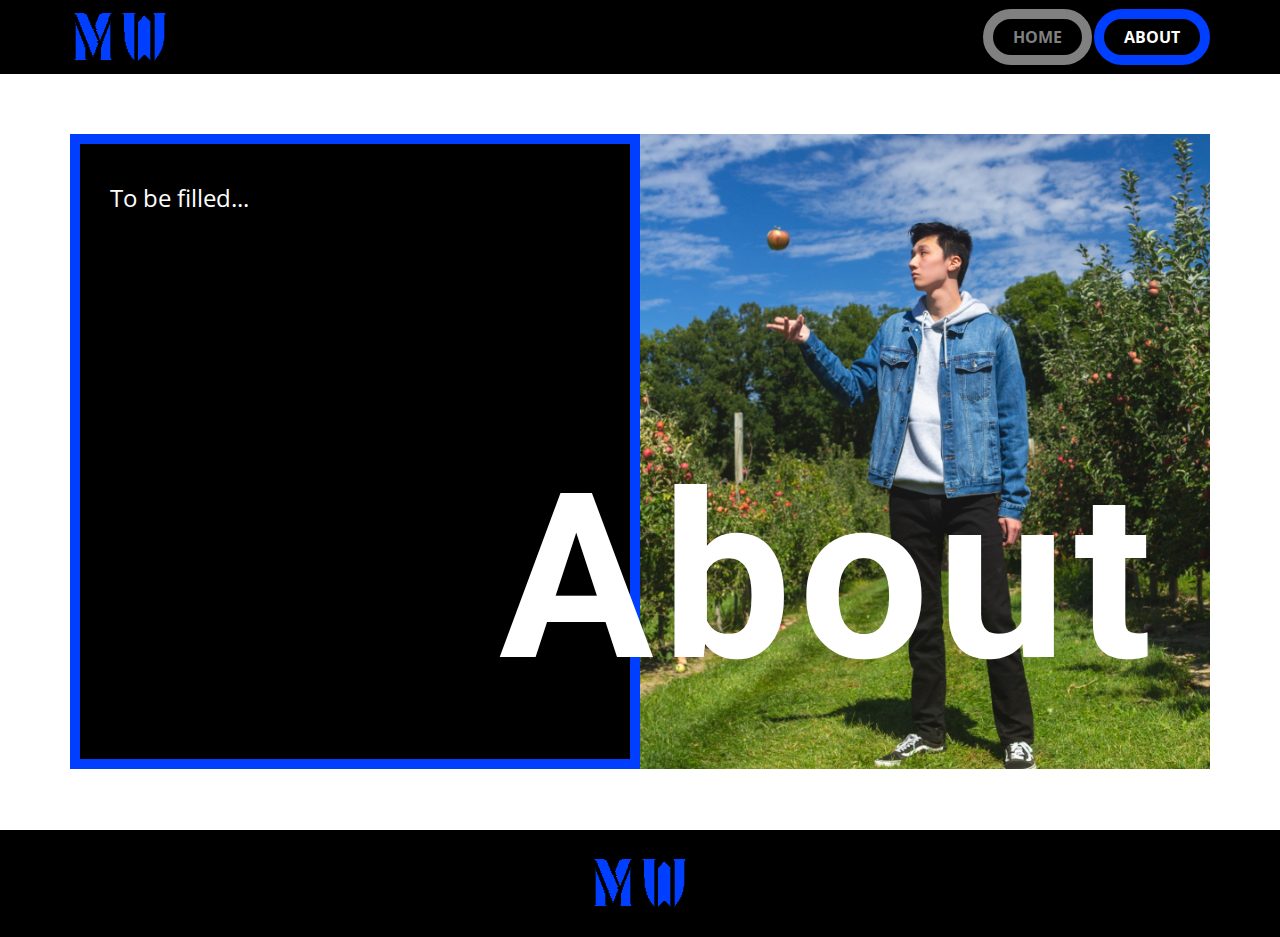
==== About.html @ b593c118 "version 2" ====
<!DOCTYPE html>
<html style="font-size: 16px;">
  <head>
    <meta name="viewport" content="width=device-width, initial-scale=1.0">
    <meta charset="utf-8">
    <meta name="keywords" content="">
    <meta name="description" content="">
    <meta name="page_type" content="np-template-header-footer-from-plugin">
    <title>About</title>
    <link rel="stylesheet" href="nicepage.css" media="screen">
<link rel="stylesheet" href="About.css" media="screen">
    <script class="u-script" type="text/javascript" src="jquery.js" defer=""></script>
    <script class="u-script" type="text/javascript" src="nicepage.js" defer=""></script>
    <meta name="generator" content="Nicepage 2.30.1, nicepage.com">
    <link id="u-theme-google-font" rel="stylesheet" href="https://fonts.googleapis.com/css?family=Roboto:100,100i,300,300i,400,400i,500,500i,700,700i,900,900i|Open+Sans:300,300i,400,400i,600,600i,700,700i,800,800i">
    
    
    <script type="application/ld+json">{
		"@context": "http://schema.org",
		"@type": "Organization",
		"name": "Site1",
		"url": "index.html"
}</script>
    <meta property="og:title" content="About">
    <meta property="og:type" content="website">
    <meta name="theme-color" content="#478ac9">
    <link rel="canonical" href="index.html">
    <meta property="og:url" content="index.html">
  </head>
  <body class="u-body"><header class="u-align-center-sm u-align-center-xs u-black u-clearfix u-header u-header" id="sec-0b38"><div class="u-clearfix u-sheet u-sheet-1">
        <nav class="u-align-right u-menu u-menu-dropdown u-offcanvas u-menu-1">
          <div class="menu-collapse" style="font-size: 1rem; letter-spacing: 0px; text-transform: uppercase; font-weight: 700;">
            <a class="u-active-black u-black u-border-10 u-border-active-custom-color-1 u-border-custom-color-7 u-border-hover-custom-color-1 u-button-style u-custom-left-right-menu-spacing u-custom-padding-bottom u-custom-text-active-color u-custom-text-hover-color u-custom-top-bottom-menu-spacing u-hover-black u-nav-link u-radius-50 u-text-custom-color-7" href="#">
              <svg class="u-svg-link" preserveAspectRatio="xMidYMin slice" viewBox="0 0 302 302" style=""><use xmlns:xlink="http://www.w3.org/1999/xlink" xlink:href="#svg-8a8f"></use></svg>
              <svg xmlns="http://www.w3.org/2000/svg" xmlns:xlink="http://www.w3.org/1999/xlink" version="1.1" id="svg-8a8f" x="0px" y="0px" viewBox="0 0 302 302" style="enable-background:new 0 0 302 302;" xml:space="preserve" class="u-svg-content"><g><rect y="36" width="302" height="30"></rect><rect y="236" width="302" height="30"></rect><rect y="136" width="302" height="30"></rect>
</g><g></g><g></g><g></g><g></g><g></g><g></g><g></g><g></g><g></g><g></g><g></g><g></g><g></g><g></g><g></g></svg>
            </a>
          </div>
          <div class="u-custom-menu u-nav-container">
            <ul class="u-nav u-spacing-2 u-unstyled u-nav-1"><li class="u-nav-item"><a class="u-active-black u-black u-border-10 u-border-active-custom-color-1 u-border-custom-color-7 u-border-hover-custom-color-1 u-button-style u-hover-black u-nav-link u-radius-50 u-text-active-white u-text-custom-color-7 u-text-hover-white" href="Maxwell-Wang.html" style="padding: 10px 20px;">Home</a>
</li><li class="u-nav-item"><a class="u-active-black u-black u-border-10 u-border-active-custom-color-1 u-border-custom-color-7 u-border-hover-custom-color-1 u-button-style u-hover-black u-nav-link u-radius-50 u-text-active-white u-text-custom-color-7 u-text-hover-white" style="padding: 10px 20px;" href="About.html">About</a>
</li></ul>
          </div>
          <div class="u-custom-menu u-nav-container-collapse">
            <div class="u-align-center u-black u-container-style u-inner-container-layout u-opacity u-opacity-95 u-sidenav">
              <div class="u-sidenav-overflow">
                <div class="u-menu-close"></div>
                <ul class="u-align-center u-nav u-popupmenu-items u-unstyled u-nav-2"><li class="u-nav-item"><a class="u-button-style u-nav-link" href="Maxwell-Wang.html" style="padding: 10px 20px;">Home</a>
</li><li class="u-nav-item"><a class="u-button-style u-nav-link" style="padding: 10px 20px;" href="About.html">About</a>
</li></ul>
              </div>
            </div>
            <div class="u-black u-menu-overlay u-opacity u-opacity-70"></div>
          </div>
        </nav>
        <img src="images/logo1.png" alt="" class="u-image u-image-default u-image-1" data-image-width="101" data-image-height="57">
      </div></header>
    <section class="u-align-left u-clearfix u-white u-section-1" id="carousel_d104">
      <div class="u-clearfix u-sheet u-sheet-1">
        <div class="u-clearfix u-expanded-width u-layout-wrap u-layout-wrap-1">
          <div class="u-layout">
            <div class="u-layout-row">
              <div class="u-black u-container-style u-layout-cell u-left-cell u-size-30 u-layout-cell-1">
                <div class="u-border-10 u-border-custom-color-1 u-container-layout u-container-layout-1">
                  <p class="u-text u-text-1">To be filled...</p>
                </div>
              </div>
              <div class="u-align-right-md u-align-right-sm u-align-right-xs u-container-style u-image u-layout-cell u-right-cell u-size-30 u-image-1" data-image-width="1280" data-image-height="1600">
                <div class="u-container-layout u-valign-bottom-md u-container-layout-2">
                  <h1 class="u-text u-text-body-alt-color u-text-2">About</h1>
                </div>
              </div>
            </div>
          </div>
        </div>
      </div>
    </section>
    
    
    <footer class="u-black u-clearfix u-footer u-footer" id="sec-23fc"><div class="u-clearfix u-sheet u-valign-middle u-sheet-1">
        <img src="images/logo1.png" alt="" class="u-align-center u-image u-image-default u-image-1" data-image-width="101" data-image-height="57">
      </div></footer>
  </body>
</html>
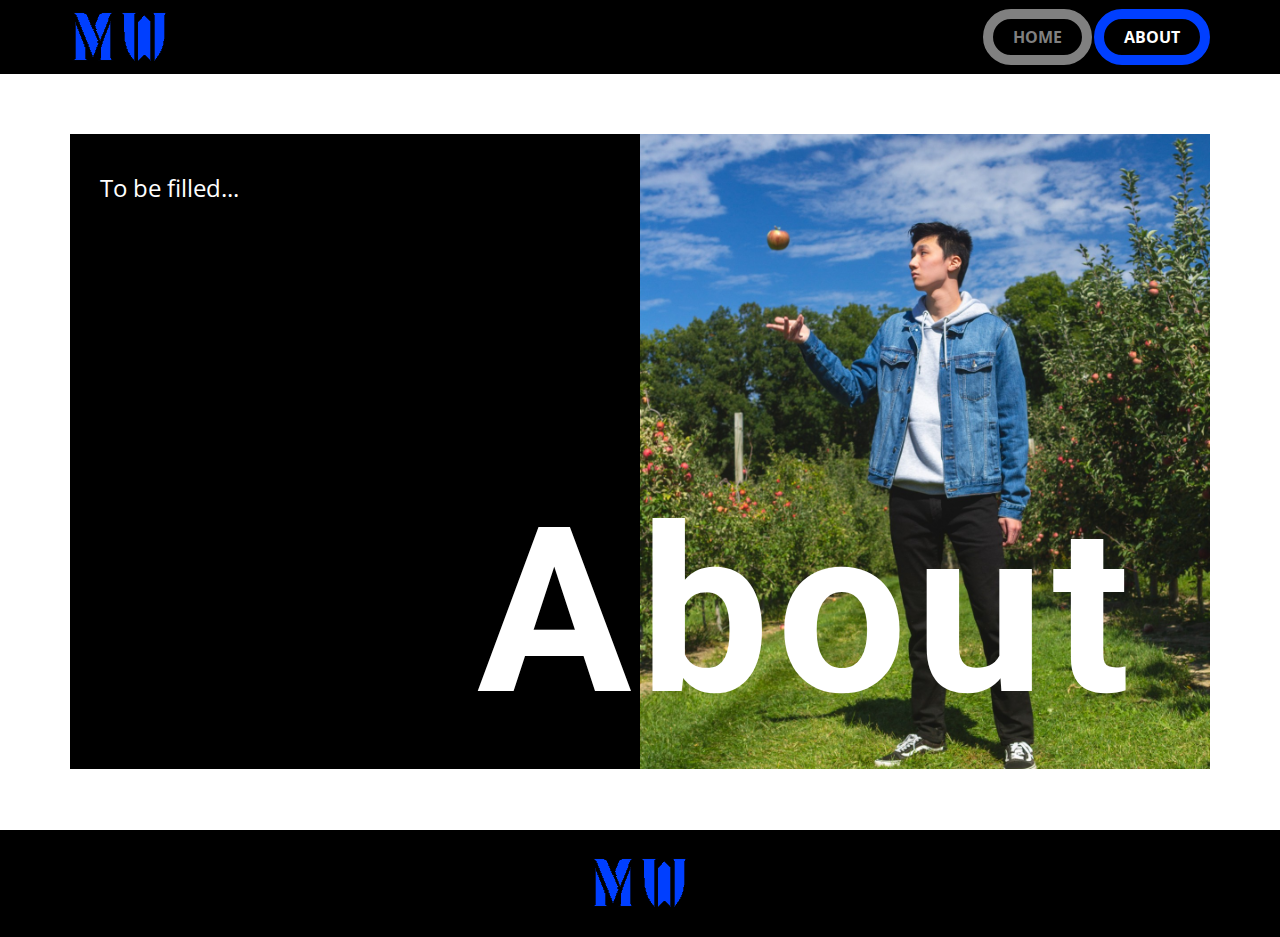
==== commit 93122b26: "version 2.1" ====
--- a/About.html
+++ b/About.html
@@ -53,7 +53,7 @@
             <div class="u-black u-menu-overlay u-opacity u-opacity-70"></div>
           </div>
         </nav>
-        <img src="images/logo1.png" alt="" class="u-image u-image-default u-image-1" data-image-width="101" data-image-height="57">
+        <img src="images/logo1.png" alt="" class="u-image u-image-default u-image-1" data-image-width="101" data-image-height="57" data-href="Maxwell-Wang.html" data-page-id="438501479">
       </div></header>
     <section class="u-align-left u-clearfix u-white u-section-1" id="carousel_d104">
       <div class="u-clearfix u-sheet u-sheet-1">
@@ -61,12 +61,12 @@
           <div class="u-layout">
             <div class="u-layout-row">
               <div class="u-black u-container-style u-layout-cell u-left-cell u-size-30 u-layout-cell-1">
-                <div class="u-border-10 u-border-custom-color-1 u-container-layout u-container-layout-1">
+                <div class="u-container-layout u-container-layout-1">
                   <p class="u-text u-text-1">To be filled...</p>
                 </div>
               </div>
               <div class="u-align-right-md u-align-right-sm u-align-right-xs u-container-style u-image u-layout-cell u-right-cell u-size-30 u-image-1" data-image-width="1280" data-image-height="1600">
-                <div class="u-container-layout u-valign-bottom-md u-container-layout-2">
+                <div class="u-container-layout u-container-layout-2">
                   <h1 class="u-text u-text-body-alt-color u-text-2">About</h1>
                 </div>
               </div>
@@ -78,7 +78,7 @@
     
     
     <footer class="u-black u-clearfix u-footer u-footer" id="sec-23fc"><div class="u-clearfix u-sheet u-valign-middle u-sheet-1">
-        <img src="images/logo1.png" alt="" class="u-align-center u-image u-image-default u-image-1" data-image-width="101" data-image-height="57">
+        <img src="images/logo1.png" alt="" class="u-align-center u-image u-image-default u-image-1" data-image-width="101" data-image-height="57" data-href="Maxwell-Wang.html" data-page-id="438501479">
       </div></footer>
   </body>
 </html>--- a/About.css
+++ b/About.css
@@ -40,7 +40,7 @@
   font-size: 14.375rem;
   letter-spacing: 8px;
   font-weight: 700;
-  margin: 288px auto 0 -171px;
+  margin: 322px 0 0 -193px;
 }
 
 @media (max-width: 1199px) {
@@ -67,7 +67,6 @@
 
   .u-section-1 .u-text-2 {
     width: auto;
-    margin-right: 0;
     margin-left: -259px;
   }
 }
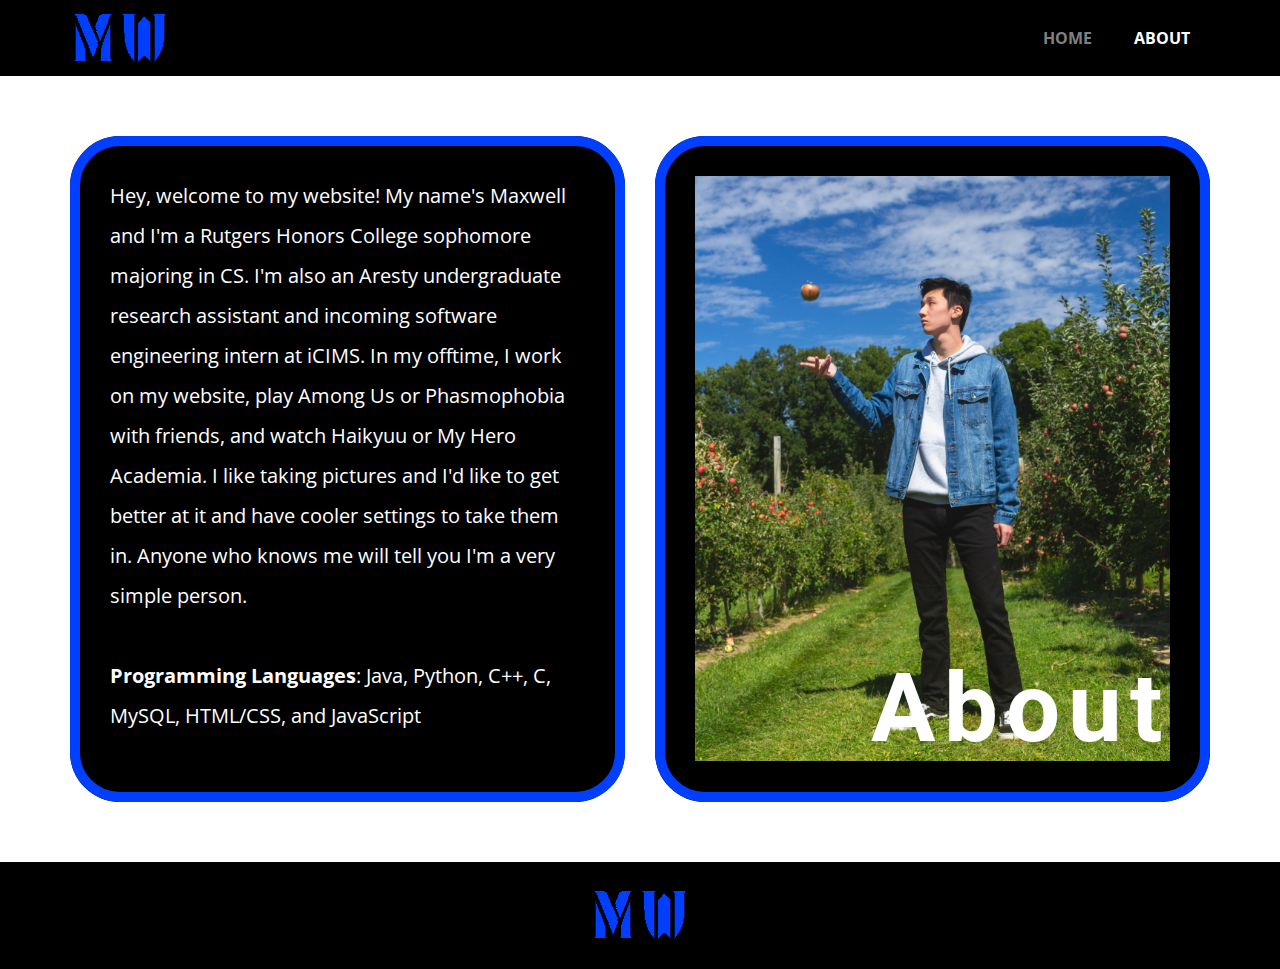
==== commit 2a16f51a: "version 2.1234" ====
--- a/About.html
+++ b/About.html
@@ -30,15 +30,15 @@
   <body class="u-body"><header class="u-align-center-sm u-align-center-xs u-black u-clearfix u-header u-header" id="sec-0b38"><div class="u-clearfix u-sheet u-sheet-1">
         <nav class="u-align-right u-menu u-menu-dropdown u-offcanvas u-menu-1">
           <div class="menu-collapse" style="font-size: 1rem; letter-spacing: 0px; text-transform: uppercase; font-weight: 700;">
-            <a class="u-active-black u-black u-border-10 u-border-active-custom-color-1 u-border-custom-color-7 u-border-hover-custom-color-1 u-button-style u-custom-left-right-menu-spacing u-custom-padding-bottom u-custom-text-active-color u-custom-text-hover-color u-custom-top-bottom-menu-spacing u-hover-black u-nav-link u-radius-50 u-text-custom-color-7" href="#">
+            <a class="u-button-style u-custom-left-right-menu-spacing u-custom-padding-bottom u-custom-text-active-color u-custom-text-hover-color u-custom-top-bottom-menu-spacing u-nav-link u-text-custom-color-7" href="#">
               <svg class="u-svg-link" preserveAspectRatio="xMidYMin slice" viewBox="0 0 302 302" style=""><use xmlns:xlink="http://www.w3.org/1999/xlink" xlink:href="#svg-8a8f"></use></svg>
               <svg xmlns="http://www.w3.org/2000/svg" xmlns:xlink="http://www.w3.org/1999/xlink" version="1.1" id="svg-8a8f" x="0px" y="0px" viewBox="0 0 302 302" style="enable-background:new 0 0 302 302;" xml:space="preserve" class="u-svg-content"><g><rect y="36" width="302" height="30"></rect><rect y="236" width="302" height="30"></rect><rect y="136" width="302" height="30"></rect>
 </g><g></g><g></g><g></g><g></g><g></g><g></g><g></g><g></g><g></g><g></g><g></g><g></g><g></g><g></g><g></g></svg>
             </a>
           </div>
           <div class="u-custom-menu u-nav-container">
-            <ul class="u-nav u-spacing-2 u-unstyled u-nav-1"><li class="u-nav-item"><a class="u-active-black u-black u-border-10 u-border-active-custom-color-1 u-border-custom-color-7 u-border-hover-custom-color-1 u-button-style u-hover-black u-nav-link u-radius-50 u-text-active-white u-text-custom-color-7 u-text-hover-white" href="Maxwell-Wang.html" style="padding: 10px 20px;">Home</a>
-</li><li class="u-nav-item"><a class="u-active-black u-black u-border-10 u-border-active-custom-color-1 u-border-custom-color-7 u-border-hover-custom-color-1 u-button-style u-hover-black u-nav-link u-radius-50 u-text-active-white u-text-custom-color-7 u-text-hover-white" style="padding: 10px 20px;" href="About.html">About</a>
+            <ul class="u-nav u-spacing-2 u-unstyled u-nav-1"><li class="u-nav-item"><a class="u-button-style u-nav-link u-text-active-white u-text-custom-color-7 u-text-hover-white" href="Maxwell-Wang.html" style="padding: 10px 20px;">Home</a>
+</li><li class="u-nav-item"><a class="u-button-style u-nav-link u-text-active-white u-text-custom-color-7 u-text-hover-white" style="padding: 10px 20px;" href="About.html">About</a>
 </li></ul>
           </div>
           <div class="u-custom-menu u-nav-container-collapse">
@@ -57,17 +57,20 @@
       </div></header>
     <section class="u-align-left u-clearfix u-white u-section-1" id="carousel_d104">
       <div class="u-clearfix u-sheet u-sheet-1">
-        <div class="u-clearfix u-expanded-width u-layout-wrap u-layout-wrap-1">
+        <div class="u-clearfix u-expanded-width u-gutter-30 u-layout-wrap u-layout-wrap-1">
           <div class="u-layout">
             <div class="u-layout-row">
-              <div class="u-black u-container-style u-layout-cell u-left-cell u-size-30 u-layout-cell-1">
-                <div class="u-container-layout u-container-layout-1">
-                  <p class="u-text u-text-1">To be filled...</p>
+              <div class="u-black u-container-style u-layout-cell u-left-cell u-radius-50 u-shape-round u-size-30 u-layout-cell-1">
+                <div class="u-border-10 u-border-custom-color-1 u-container-layout u-valign-top u-container-layout-1">
+                  <p class="u-text u-text-1">Hey, welcome to my website! My name's Maxwell and I'm a Rutgers Honors College sophomore majoring in CS. I'm also an Aresty undergraduate research assistant and incoming software engineering intern at iCIMS. In my offtime, I work on my website, play Among Us or Phasmophobia with friends, and watch Haikyuu or My Hero Academia. I like taking pictures and I'd like to get better at it and have cooler settings to take them in. Anyone who knows me will tell you I'm a very simple person.<br>
+                    <br><b>Programming Languages</b>: Java, Python, C++, C, MySQL, HTML/CSS, and JavaScript
+                  </p>
                 </div>
               </div>
-              <div class="u-align-right-md u-align-right-sm u-align-right-xs u-container-style u-image u-layout-cell u-right-cell u-size-30 u-image-1" data-image-width="1280" data-image-height="1600">
-                <div class="u-container-layout u-container-layout-2">
-                  <h1 class="u-text u-text-body-alt-color u-text-2">About</h1>
+              <div class="u-align-right-md u-align-right-sm u-align-right-xs u-black u-container-style u-layout-cell u-radius-50 u-right-cell u-shape-round u-size-30 u-layout-cell-2">
+                <div class="u-border-10 u-border-custom-color-1 u-container-layout u-valign-bottom u-container-layout-2">
+                  <img class="u-expand-resize u-image u-image-1" src="images/20200920-IMG_4157.jpg" data-image-width="1280" data-image-height="1600">
+                  <h1 class="u-align-right u-text u-text-body-alt-color u-text-2">About</h1>
                 </div>
               </div>
             </div>
--- a/nicepage.css
+++ b/nicepage.css
@@ -32347,11 +32347,11 @@
 }
 
 .u-header .u-sheet-1 {
-  min-height: 73px;
+  min-height: 75px;
 }
 
 .u-header .u-menu-1 {
-  margin: 9px 0 0 auto;
+  margin: 20px 0 0 auto;
 }
 
 .u-header .u-nav-1 {
@@ -32368,7 +32368,7 @@
 .u-header .u-image-1 {
   width: 101px;
   height: 57px;
-  margin: -56px auto 8px 0;
+  margin: -46px auto 9px 0;
 }
 @media (max-width: 1199px) {
   .u-header {
@@ -32383,6 +32383,11 @@
     width: auto;
     margin-right: -44px;
   }
+
+  .u-header .u-image-1 {
+    margin-top: -46px;
+    margin-bottom: 36px;
+  }
 }
 @media (max-width: 991px) {
   .u-header .u-menu-1 {
@@ -32393,15 +32398,25 @@
   .u-header .u-menu-1 {
     margin-right: 300px;
   }
+
+  .u-header .u-image-1 {
+    margin: 20px 300px 9px auto;
+  }
 }
 @media (max-width: 575px) {
+  .u-header .u-sheet-1 {
+    min-height: 145px;
+  }
+
   .u-header .u-menu-1 {
+    margin-top: 86px;
+    margin-right: 0;
+  }
+
+  .u-header .u-image-1 {
+    margin-top: -57px;
     margin-right: 400px;
-  }
-
-  .u-header .u-image-1 {
-    margin-right: 400px;
-    margin-left: auto;
+    margin-bottom: 24px;
   }
 }
 .u-footer {
--- a/About.css
+++ b/About.css
@@ -11,7 +11,7 @@
 }
 
 .u-section-1 .u-layout-cell-1 {
-  min-height: 635px;
+  min-height: 665px;
 }
 
 .u-section-1 .u-container-layout-1 {
@@ -20,27 +20,32 @@
 
 .u-section-1 .u-text-1 {
   line-height: 2;
-  font-size: 1.5rem;
+  font-size: 1.25rem;
   font-style: normal;
   font-weight: 400;
   margin: 0;
 }
 
-.u-section-1 .u-image-1 {
-  min-height: 635px;
-  background-image: url("images/20200920-IMG_4157.jpg");
-  background-position: 50% 50%;
+.u-section-1 .u-layout-cell-2 {
+  min-height: 695px;
+  background-image: none;
 }
 
 .u-section-1 .u-container-layout-2 {
   padding: 30px;
 }
 
+.u-section-1 .u-image-1 {
+  width: 475px;
+  height: 585px;
+  margin: 0 auto 0 0;
+}
+
 .u-section-1 .u-text-2 {
-  font-size: 14.375rem;
+  font-size: 6rem;
   letter-spacing: 8px;
   font-weight: 700;
-  margin: 322px 0 0 -193px;
+  margin: -105px 0 0 40px;
 }
 
 @media (max-width: 1199px) {
@@ -54,19 +59,23 @@
   }
 
   .u-section-1 .u-layout-cell-1 {
-    min-height: 524px;
+    min-height: 548px;
   }
 
-  .u-section-1 .u-text-1 {
-    font-size: 1.25rem;
+  .u-section-1 .u-layout-cell-2 {
+    min-height: 830px;
+    background-position: 50% 50%;
   }
 
   .u-section-1 .u-image-1 {
-    min-height: 524px;
+    width: 395px;
+    height: 486px;
+    margin-top: 392px;
   }
 
   .u-section-1 .u-text-2 {
     width: auto;
+    margin-top: -398px;
     margin-left: -259px;
   }
 }
@@ -80,13 +89,19 @@
     min-height: 100px;
   }
 
+  .u-section-1 .u-layout-cell-2 {
+    min-height: 330px;
+  }
+
   .u-section-1 .u-image-1 {
-    min-height: 568px;
+    width: 285px;
+    height: 351px;
+    margin-top: -216px;
   }
 
   .u-section-1 .u-text-2 {
     font-size: 12.5rem;
-    margin-top: 0;
+    margin-top: -112px;
     margin-left: -337px;
   }
 }
@@ -101,8 +116,8 @@
     padding-right: 10px;
   }
 
-  .u-section-1 .u-image-1 {
-    min-height: 626px;
+  .u-section-1 .u-layout-cell-2 {
+    min-height: 558px;
     background-position: 50% 0%;
   }
 
@@ -111,11 +126,14 @@
     padding-right: 10px;
   }
 
+  .u-section-1 .u-image-1 {
+    margin-top: 120px;
+  }
+
   .u-section-1 .u-text-2 {
     font-size: 9.375rem;
-    margin-top: 391px;
+    margin-top: -57px;
     margin-left: 0;
-    width: auto;
   }
 }
 
@@ -124,13 +142,17 @@
     min-height: 600px;
   }
 
+  .u-section-1 .u-layout-cell-2 {
+    min-height: 444px;
+  }
+
   .u-section-1 .u-image-1 {
-    min-height: 422px;
+    margin-top: 6px;
   }
 
   .u-section-1 .u-text-2 {
     font-size: 6.25rem;
     letter-spacing: 0px;
-    margin-top: 332px;
+    margin-top: -2px;
   }
 }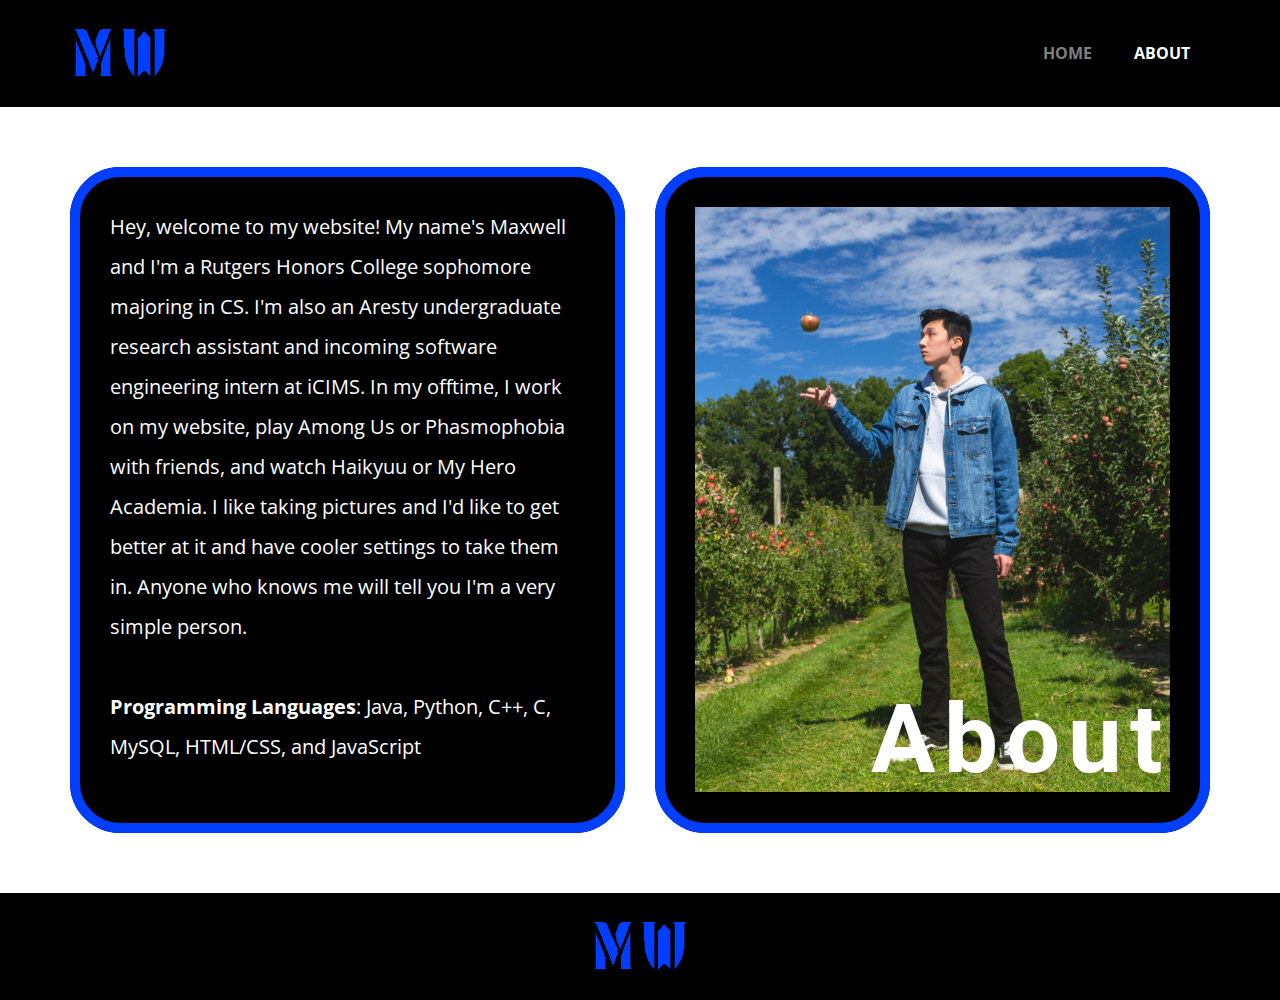
==== commit 7991ba62: "version 2.2" ====
--- a/About.html
+++ b/About.html
@@ -27,7 +27,7 @@
     <link rel="canonical" href="index.html">
     <meta property="og:url" content="index.html">
   </head>
-  <body class="u-body"><header class="u-align-center-sm u-align-center-xs u-black u-clearfix u-header u-header" id="sec-0b38"><div class="u-clearfix u-sheet u-sheet-1">
+  <body class="u-body"><header class="u-align-center-sm u-align-center-xs u-black u-clearfix u-header u-header" id="sec-0b38"><div class="u-clearfix u-sheet u-valign-middle u-sheet-1">
         <nav class="u-align-right u-menu u-menu-dropdown u-offcanvas u-menu-1">
           <div class="menu-collapse" style="font-size: 1rem; letter-spacing: 0px; text-transform: uppercase; font-weight: 700;">
             <a class="u-button-style u-custom-left-right-menu-spacing u-custom-padding-bottom u-custom-text-active-color u-custom-text-hover-color u-custom-top-bottom-menu-spacing u-nav-link u-text-custom-color-7" href="#">
--- a/nicepage.css
+++ b/nicepage.css
@@ -32347,11 +32347,11 @@
 }
 
 .u-header .u-sheet-1 {
-  min-height: 75px;
+  min-height: 107px;
 }
 
 .u-header .u-menu-1 {
-  margin: 20px 0 0 auto;
+  margin: 25px 0 0 auto;
 }
 
 .u-header .u-nav-1 {
@@ -32368,7 +32368,7 @@
 .u-header .u-image-1 {
   width: 101px;
   height: 57px;
-  margin: -46px auto 9px 0;
+  margin: -46px auto 15px 0;
 }
 @media (max-width: 1199px) {
   .u-header {
@@ -32386,7 +32386,6 @@
 
   .u-header .u-image-1 {
     margin-top: -46px;
-    margin-bottom: 36px;
   }
 }
 @media (max-width: 991px) {
@@ -32400,7 +32399,9 @@
   }
 
   .u-header .u-image-1 {
-    margin: 20px 300px 9px auto;
+    margin-top: 20px;
+    margin-right: 300px;
+    margin-left: auto;
   }
 }
 @media (max-width: 575px) {
@@ -32409,14 +32410,11 @@
   }
 
   .u-header .u-menu-1 {
-    margin-top: 86px;
     margin-right: 0;
   }
 
   .u-header .u-image-1 {
-    margin-top: -57px;
     margin-right: 400px;
-    margin-bottom: 24px;
   }
 }
 .u-footer {
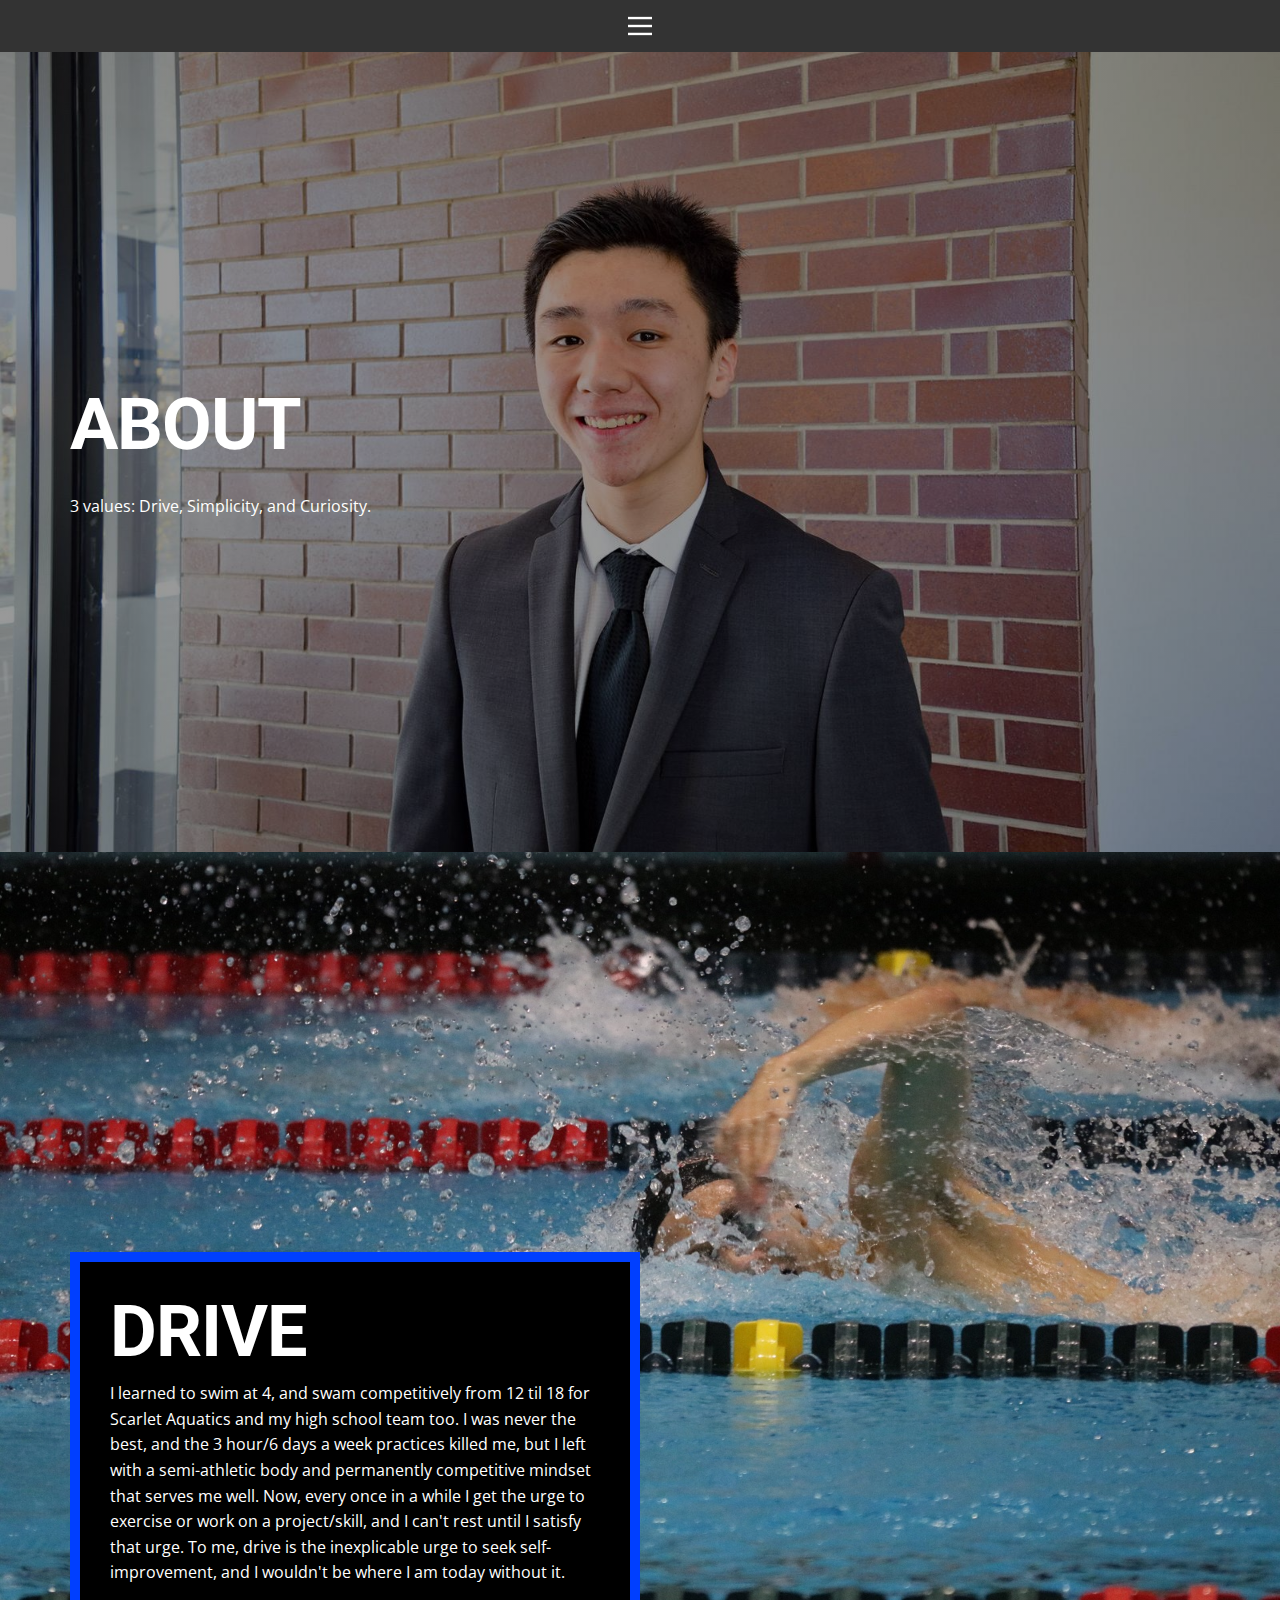
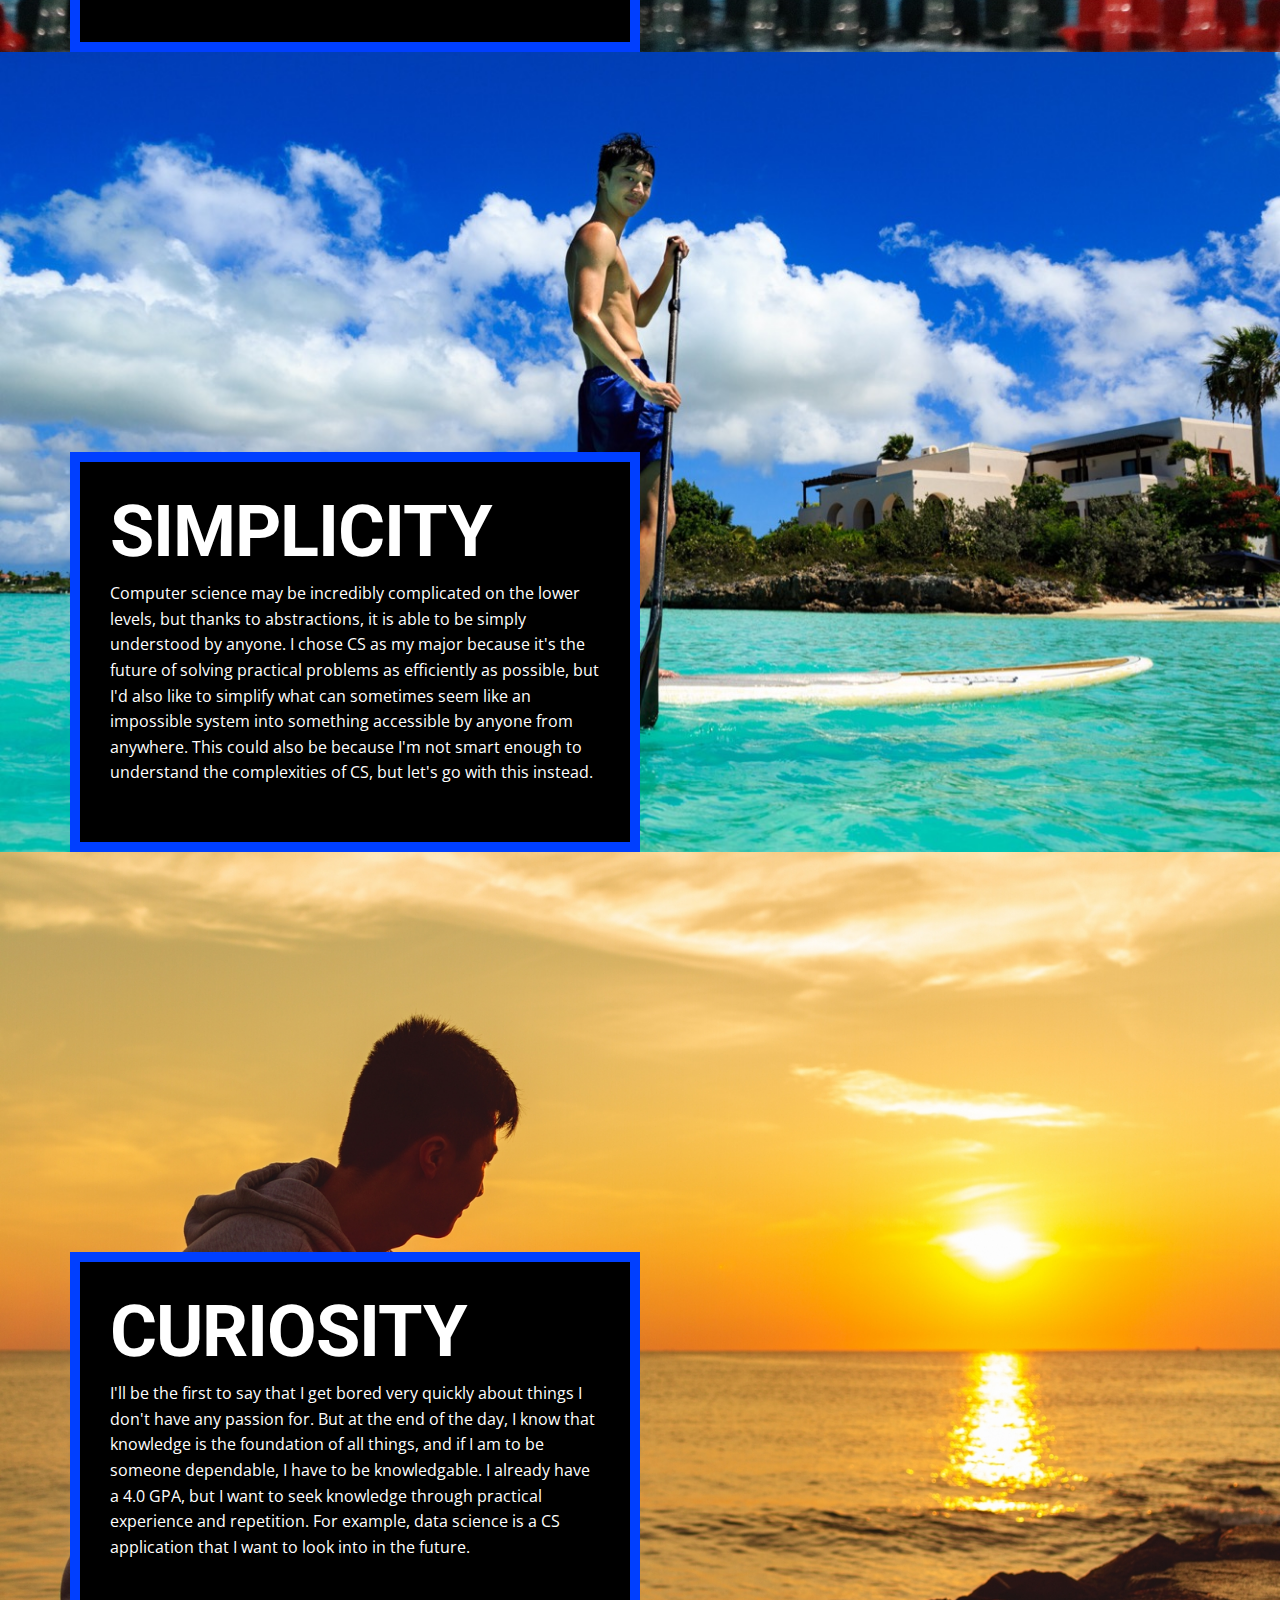
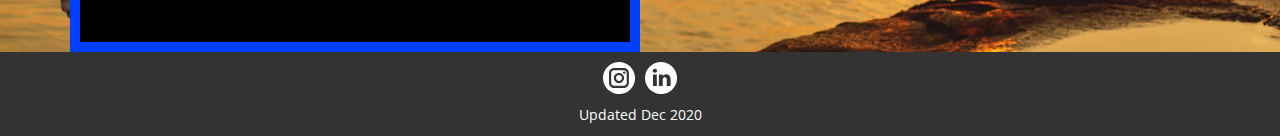
==== commit 2c9cbd0b: "about page" ====
--- a/About.html
+++ b/About.html
@@ -3,7 +3,7 @@
   <head>
     <meta name="viewport" content="width=device-width, initial-scale=1.0">
     <meta charset="utf-8">
-    <meta name="keywords" content="">
+    <meta name="keywords" content="About, Drive, Simplicity, Curiosity">
     <meta name="description" content="">
     <meta name="page_type" content="np-template-header-footer-from-plugin">
     <title>About</title>
@@ -11,34 +11,41 @@
 <link rel="stylesheet" href="About.css" media="screen">
     <script class="u-script" type="text/javascript" src="jquery.js" defer=""></script>
     <script class="u-script" type="text/javascript" src="nicepage.js" defer=""></script>
-    <meta name="generator" content="Nicepage 2.30.1, nicepage.com">
+    <meta name="generator" content="Nicepage 3.1.3, nicepage.com">
     <link id="u-theme-google-font" rel="stylesheet" href="https://fonts.googleapis.com/css?family=Roboto:100,100i,300,300i,400,400i,500,500i,700,700i,900,900i|Open+Sans:300,300i,400,400i,600,600i,700,700i,800,800i">
+    
+    
+    
     
     
     <script type="application/ld+json">{
 		"@context": "http://schema.org",
 		"@type": "Organization",
-		"name": "Site1",
-		"url": "index.html"
+		"name": "Maxwell",
+		"url": "index.html",
+		"sameAs": [
+				"https://www.instagram.com/maxwellwangg",
+				"https://linkedin.com/in/maxwellwang01"
+		]
 }</script>
     <meta property="og:title" content="About">
     <meta property="og:type" content="website">
-    <meta name="theme-color" content="#478ac9">
+    <meta name="theme-color" content="#0cbcf5">
     <link rel="canonical" href="index.html">
     <meta property="og:url" content="index.html">
   </head>
-  <body class="u-body"><header class="u-align-center-sm u-align-center-xs u-black u-clearfix u-header u-header" id="sec-0b38"><div class="u-clearfix u-sheet u-valign-middle u-sheet-1">
-        <nav class="u-align-right u-menu u-menu-dropdown u-offcanvas u-menu-1">
-          <div class="menu-collapse" style="font-size: 1rem; letter-spacing: 0px; text-transform: uppercase; font-weight: 700;">
-            <a class="u-button-style u-custom-left-right-menu-spacing u-custom-padding-bottom u-custom-text-active-color u-custom-text-hover-color u-custom-top-bottom-menu-spacing u-nav-link u-text-custom-color-7" href="#">
-              <svg class="u-svg-link" preserveAspectRatio="xMidYMin slice" viewBox="0 0 302 302" style=""><use xmlns:xlink="http://www.w3.org/1999/xlink" xlink:href="#svg-8a8f"></use></svg>
-              <svg xmlns="http://www.w3.org/2000/svg" xmlns:xlink="http://www.w3.org/1999/xlink" version="1.1" id="svg-8a8f" x="0px" y="0px" viewBox="0 0 302 302" style="enable-background:new 0 0 302 302;" xml:space="preserve" class="u-svg-content"><g><rect y="36" width="302" height="30"></rect><rect y="236" width="302" height="30"></rect><rect y="136" width="302" height="30"></rect>
+  <body class="u-body u-grey-90"><header class="u-clearfix u-grey-80 u-header u-sticky u-header" id="sec-c15c"><div class="u-clearfix u-sheet u-valign-middle u-sheet-1">
+        <nav class="u-align-left u-menu u-menu-dropdown u-nav-spacing-25 u-offcanvas u-offcanvas-shift u-menu-1" data-responsive-from="XL">
+          <div class="menu-collapse">
+            <a class="u-button-style u-nav-link" href="#" style="font-size: calc(1em + 8px);">
+              <svg class="u-svg-link" preserveAspectRatio="xMidYMin slice" viewBox="0 0 302 302" style=""><use xmlns:xlink="http://www.w3.org/1999/xlink" xlink:href="#svg-7b92"></use></svg>
+              <svg xmlns="http://www.w3.org/2000/svg" xmlns:xlink="http://www.w3.org/1999/xlink" version="1.1" id="svg-7b92" x="0px" y="0px" viewBox="0 0 302 302" style="enable-background:new 0 0 302 302;" xml:space="preserve" class="u-svg-content"><g><rect y="36" width="302" height="30"></rect><rect y="236" width="302" height="30"></rect><rect y="136" width="302" height="30"></rect>
 </g><g></g><g></g><g></g><g></g><g></g><g></g><g></g><g></g><g></g><g></g><g></g><g></g><g></g><g></g><g></g></svg>
             </a>
           </div>
           <div class="u-custom-menu u-nav-container">
-            <ul class="u-nav u-spacing-2 u-unstyled u-nav-1"><li class="u-nav-item"><a class="u-button-style u-nav-link u-text-active-white u-text-custom-color-7 u-text-hover-white" href="Maxwell-Wang.html" style="padding: 10px 20px;">Home</a>
-</li><li class="u-nav-item"><a class="u-button-style u-nav-link u-text-active-white u-text-custom-color-7 u-text-hover-white" style="padding: 10px 20px;" href="About.html">About</a>
+            <ul class="u-nav u-spacing-2 u-unstyled u-nav-1"><li class="u-nav-item"><a class="u-active-black u-border-10 u-border-custom-color-1 u-button-style u-hover-black u-nav-link u-text-active-white u-text-grey-90 u-text-hover-white" href="Maxwell-Wang.html" style="padding: 10px 20px;">Home</a>
+</li><li class="u-nav-item"><a class="u-active-black u-border-10 u-border-custom-color-1 u-button-style u-hover-black u-nav-link u-text-active-white u-text-grey-90 u-text-hover-white" href="" style="padding: 10px 20px;">About</a>
 </li></ul>
           </div>
           <div class="u-custom-menu u-nav-container-collapse">
@@ -46,42 +53,59 @@
               <div class="u-sidenav-overflow">
                 <div class="u-menu-close"></div>
                 <ul class="u-align-center u-nav u-popupmenu-items u-unstyled u-nav-2"><li class="u-nav-item"><a class="u-button-style u-nav-link" href="Maxwell-Wang.html" style="padding: 10px 20px;">Home</a>
-</li><li class="u-nav-item"><a class="u-button-style u-nav-link" style="padding: 10px 20px;" href="About.html">About</a>
 </li></ul>
               </div>
             </div>
             <div class="u-black u-menu-overlay u-opacity u-opacity-70"></div>
           </div>
         </nav>
-        <img src="images/logo1.png" alt="" class="u-image u-image-default u-image-1" data-image-width="101" data-image-height="57" data-href="Maxwell-Wang.html" data-page-id="438501479">
       </div></header>
-    <section class="u-align-left u-clearfix u-white u-section-1" id="carousel_d104">
+    <section class="u-align-left u-clearfix u-image u-shading u-section-1" src="" data-image-width="1800" data-image-height="1200" id="sec-6f86">
       <div class="u-clearfix u-sheet u-sheet-1">
-        <div class="u-clearfix u-expanded-width u-gutter-30 u-layout-wrap u-layout-wrap-1">
-          <div class="u-layout">
-            <div class="u-layout-row">
-              <div class="u-black u-container-style u-layout-cell u-left-cell u-radius-50 u-shape-round u-size-30 u-layout-cell-1">
-                <div class="u-border-10 u-border-custom-color-1 u-container-layout u-valign-top u-container-layout-1">
-                  <p class="u-text u-text-1">Hey, welcome to my website! My name's Maxwell and I'm a Rutgers Honors College sophomore majoring in CS. I'm also an Aresty undergraduate research assistant and incoming software engineering intern at iCIMS. In my offtime, I work on my website, play Among Us or Phasmophobia with friends, and watch Haikyuu or My Hero Academia. I like taking pictures and I'd like to get better at it and have cooler settings to take them in. Anyone who knows me will tell you I'm a very simple person.<br>
-                    <br><b>Programming Languages</b>: Java, Python, C++, C, MySQL, HTML/CSS, and JavaScript
-                  </p>
-                </div>
-              </div>
-              <div class="u-align-right-md u-align-right-sm u-align-right-xs u-black u-container-style u-layout-cell u-radius-50 u-right-cell u-shape-round u-size-30 u-layout-cell-2">
-                <div class="u-border-10 u-border-custom-color-1 u-container-layout u-valign-bottom u-container-layout-2">
-                  <img class="u-expand-resize u-image u-image-1" src="images/20200920-IMG_4157.jpg" data-image-width="1280" data-image-height="1600">
-                  <h1 class="u-align-right u-text u-text-body-alt-color u-text-2">About</h1>
-                </div>
-              </div>
-            </div>
+        <h1 class="u-text u-text-default u-title u-text-1">About</h1>
+        <p class="u-large-text u-text u-text-default u-text-variant u-text-2">3 values: Drive, Simplicity, and Curiosity.</p>
+      </div>
+    </section>
+    <section class="u-align-left u-clearfix u-image u-section-2" src="" id="sec-30da">
+      <div class="u-clearfix u-sheet u-valign-bottom u-sheet-1">
+        <div class="u-black u-border-10 u-border-custom-color-1 u-container-style u-group u-group-1">
+          <div class="u-container-layout u-valign-top u-container-layout-1">
+            <h1 class="u-text u-text-body-alt-color u-text-default u-title u-text-1">Drive</h1>
+            <p class="u-large-text u-text u-text-body-alt-color u-text-default u-text-variant u-text-2">I learned to swim at 4, and swam competitively from 12 til 18 for Scarlet Aquatics and my high school team too. I was never the best, and the 3 hour/6 days a week practices killed me, but I left with a semi-athletic body and permanently competitive mindset that serves me well. Now, every once in a while I get the urge to exercise or work on a project/skill, and I can't rest until I satisfy that urge. To me, drive is the inexplicable urge to seek self-improvement, and I wouldn't be where I am today without it.</p>
+          </div>
+        </div>
+      </div>
+    </section>
+    <section class="u-align-left u-clearfix u-image u-section-3" src="" id="sec-8461">
+      <div class="u-clearfix u-sheet u-valign-bottom u-sheet-1">
+        <div class="u-black u-border-10 u-border-custom-color-1 u-container-style u-group u-group-1">
+          <div class="u-container-layout u-valign-top u-container-layout-1">
+            <h1 class="u-text u-text-body-alt-color u-text-default u-title u-text-1">Simplicity</h1>
+            <p class="u-large-text u-text u-text-body-alt-color u-text-default u-text-variant u-text-2">Computer science may be incredibly complicated on the lower levels, but thanks to abstractions, it is able to be simply understood by anyone. I chose CS as my major because it's the future of solving practical problems as efficiently as possible, but I'd also like to simplify what can sometimes seem like an impossible system into something accessible by anyone from anywhere. This could also be because I'm not smart enough to understand the complexities of CS, but let's go with this instead.</p>
+          </div>
+        </div>
+      </div>
+    </section>
+    <section class="u-align-left u-clearfix u-image u-section-4" src="" id="sec-93df">
+      <div class="u-clearfix u-sheet u-valign-bottom u-sheet-1">
+        <div class="u-black u-border-10 u-border-custom-color-1 u-container-style u-group u-group-1">
+          <div class="u-container-layout u-valign-top u-container-layout-1">
+            <h1 class="u-text u-text-body-alt-color u-text-default u-title u-text-1">Curiosity</h1>
+            <p class="u-large-text u-text u-text-body-alt-color u-text-default u-text-variant u-text-2">I'll be the first to say that I get bored very quickly about things I don't have any passion for. But at the end of the day, I know that knowledge is the foundation of all things, and if I am to be someone dependable, I have to be knowledgable. I already have a 4.0 GPA, but I want to seek knowledge through practical experience and repetition. For example, data science is a CS application that I want to look into in the future.</p>
           </div>
         </div>
       </div>
     </section>
     
     
-    <footer class="u-black u-clearfix u-footer u-footer" id="sec-23fc"><div class="u-clearfix u-sheet u-valign-middle u-sheet-1">
-        <img src="images/logo1.png" alt="" class="u-align-center u-image u-image-default u-image-1" data-image-width="101" data-image-height="57" data-href="Maxwell-Wang.html" data-page-id="438501479">
+    <footer class="u-align-center u-clearfix u-footer u-grey-80 u-footer" id="sec-4c1a"><div class="u-clearfix u-sheet u-sheet-1">
+        <div class="u-social-icons u-spacing-10 u-social-icons-1">
+          <a class="u-social-url" target="_blank" href="https://www.instagram.com/maxwellwangg"><span class="u-icon u-icon-circle u-social-instagram u-social-type-fill u-icon-1"><svg class="u-svg-link" preserveAspectRatio="xMidYMin slice" viewBox="0 0 112 112" style=""><use xmlns:xlink="http://www.w3.org/1999/xlink" xlink:href="#svg-4981"></use></svg><svg xmlns="http://www.w3.org/2000/svg" xmlns:xlink="http://www.w3.org/1999/xlink" version="1.1" xml:space="preserve" class="u-svg-content" viewBox="0 0 112 112" x="0px" y="0px" id="svg-4981"><path d="M56.1,0C25.1,0,0,25.1,0,56.1c0,31,25.1,56.1,56.1,56.1c31,0,56.1-25.1,56.1-56.1C112.2,25.1,87.1,0,56.1,0z M90.6,73.4c0,9.6-7.8,17.5-17.5,17.5H38.6c-9.6,0-17.5-7.9-17.5-17.6V38.8c0-9.6,7.8-17.5,17.5-17.5h34.5c9.6,0,17.5,7.8,17.5,17.5 V73.4z"></path><path d="M73.1,28.9H38.6c-5.4,0-9.9,4.4-9.9,9.9v34.5c0,5.4,4.4,9.9,9.9,9.9h34.5c5.4,0,9.9-4.4,9.9-9.9V38.8 C83,33.4,78.6,28.9,73.1,28.9z M55.9,74C46,74,38,66,38,56.1c0-9.9,8-17.9,17.9-17.9c9.9,0,17.9,8,17.9,17.9 C73.8,66,65.8,74,55.9,74z M74.3,41.9c-2.3,0-4.2-1.9-4.2-4.2s1.9-4.2,4.2-4.2c2.3,0,4.2,1.9,4.2,4.2S76.6,41.9,74.3,41.9z"></path><path d="M55.9,45.8c-5.7,0-10.4,4.6-10.3,10.3c0,5.7,4.6,10.3,10.3,10.3s10.3-4.6,10.3-10.3 C66.2,50.4,61.6,45.8,55.9,45.8z"></path></svg></span>
+          </a>
+          <a class="u-social-url" target="_blank" href="https://linkedin.com/in/maxwellwang01"><span class="u-icon u-icon-circle u-social-linkedin u-social-type-fill u-icon-2"><svg class="u-svg-link" preserveAspectRatio="xMidYMin slice" viewBox="0 0 112 112" style=""><use xmlns:xlink="http://www.w3.org/1999/xlink" xlink:href="#svg-a069"></use></svg><svg xmlns="http://www.w3.org/2000/svg" xmlns:xlink="http://www.w3.org/1999/xlink" version="1.1" xml:space="preserve" class="u-svg-content" viewBox="0 0 112 112" x="0px" y="0px" id="svg-a069"><path d="M62.1,49.3v-0.1C62.1,49.2,62,49.2,62.1,49.3L62.1,49.3z"></path><path d="M56.1,0C25.1,0,0,25.1,0,56.1s25.1,56.1,56.1,56.1c31,0,56.1-25.1,56.1-56.1S87.1,0,56.1,0z M41.3,83.7H27.9 V43.4h13.4V83.7z M34.6,37.9L34.6,37.9c-4.6,0-7.5-3.1-7.5-7c0-4,3-7,7.6-7c4.6,0,7.4,3,7.5,7C42.2,34.8,39.2,37.9,34.6,37.9z M89.6,83.7H76.2V62.2c0-5.4-1.9-9.1-6.8-9.1c-3.7,0-5.9,2.5-6.9,4.9c-0.4,0.9-0.4,2.1-0.4,3.3v22.5H48.7c0,0,0.2-36.5,0-40.3h13.4 v5.7c1.8-2.7,5-6.7,12.1-6.7c8.8,0,15.4,5.8,15.4,18.1V83.7z"></path></svg></span>
+          </a>
+        </div>
+        <p class="u-small-text u-text u-text-variant u-text-1">Updated Dec 2020</p>
       </div></footer>
   </body>
 </html>--- a/nicepage.css
+++ b/nicepage.css
@@ -4594,13 +4594,13 @@
   /*TODO maye need another solution for negative marin*/
   cursor: pointer;
   color: inherit;
-  font-style: inherit;
   font-size: inherit;
-  font-weight: inherit;
   font-family: inherit;
   line-height: inherit;
   letter-spacing: inherit;
   text-transform: inherit;
+  font-style: inherit;
+  font-weight: inherit;
   text-decoration: none;
   border: 0 none transparent;
   outline-width: 0;
@@ -4648,22 +4648,20 @@
   border-radius: 0 !important;
 }
 .u-text a,
-.u-blog-control a,
+.u-post-content a,
 .u-tab-item a,
 .u-nav-item a {
-  font-style: inherit;
   font-size: inherit;
-  font-weight: inherit;
   font-family: inherit;
   line-height: inherit;
   letter-spacing: inherit;
   text-transform: inherit;
 }
-.u-text:not(ul):not(ol):not(p):not(.u-post-content):not(.u-block-content):not(.u-product-desc) a {
+.u-text:not(ul):not(ol):not(p):not(.u-post-content):not(.u-block-content):not(.u-product-desc):not(.u-cart-block-content) a {
   color: inherit;
 }
-.u-text:not(ul):not(ol):not(p):not(.u-post-content):not(.u-block-content):not(.u-product-desc) a,
-.u-text:not(ul):not(ol):not(p):not(.u-post-content):not(.u-block-content):not(.u-product-desc) a:hover {
+.u-text:not(ul):not(ol):not(p):not(.u-post-content):not(.u-block-content):not(.u-product-desc):not(.u-cart-block-content) a,
+.u-text:not(ul):not(ol):not(p):not(.u-post-content):not(.u-block-content):not(.u-product-desc):not(.u-cart-block-content) a:hover {
   text-decoration: none;
 }
 .u-link,
@@ -4729,13 +4727,13 @@
 }
 .u-logo {
   color: inherit;
-  font-style: inherit;
   font-size: inherit;
-  font-weight: inherit;
   font-family: inherit;
   line-height: inherit;
   letter-spacing: inherit;
   text-transform: inherit;
+  font-style: inherit;
+  font-weight: inherit;
   text-decoration: none;
   border: 0 none transparent;
   outline-width: 0;
@@ -4767,6 +4765,7 @@
   transition: border-color ease-in-out 0.15s, box-shadow ease-in-out 0.15s;
   background-color: transparent;
   color: inherit;
+  text-align: inherit;
   height: auto;
 }
 .u-form-horizontal label,
@@ -5222,6 +5221,11 @@
 }
 .u-form-vertical .u-form-partition-factor-1 {
   width: 100%;
+}
+@media (max-width: 575px) {
+  .u-form-vertical .u-form-group {
+    width: 100%;
+  }
 }
 .u-form-horizontal .u-form-group {
   display: flex;
@@ -5441,6 +5445,7 @@
 .u-form .u-form-group.u-form-checkbox input[type="checkbox"],
 .u-form .u-form-group.u-form-agree input[type="checkbox"] {
   float: left;
+  flex-shrink: 0;
 }
 .u-form .u-form-group.u-form-checkbox label.u-label,
 .u-form .u-form-group.u-form-agree label.u-label {
@@ -12122,6 +12127,9 @@
 .u-offcanvas-opened .u-header.u-sticky {
   z-index: auto;
   position: absolute !important;
+}
+.u-offcanvas-opened .u-header.u-sticky + section {
+  z-index: -1;
 }
 .u-hide-header .u-header,
 .u-hide-footer .u-footer {
@@ -15864,13 +15872,13 @@
 .u-nav-link {
   display: block;
   white-space: nowrap;
-  font-style: inherit;
   font-size: inherit;
-  font-weight: inherit;
   font-family: inherit;
   line-height: inherit;
   letter-spacing: inherit;
   text-transform: inherit;
+  font-style: inherit;
+  font-weight: inherit;
   text-decoration: none;
   border: 0 none transparent;
   outline-width: 0;
@@ -15912,6 +15920,17 @@
   width: 0;
   height: 0;
   overflow: hidden;
+}
+.menu-collapse .u-nav-link.u-file-icon img {
+  position: absolute;
+  top: 0;
+  left: 0;
+  object-fit: contain;
+}
+.menu-collapse .u-nav-link.u-file-icon::after {
+  content: '';
+  height: 1em;
+  display: block;
 }
 .u-nav-container-collapse {
   display: none;
@@ -15979,6 +15998,10 @@
 .u-enable-responsive.u-offcanvas .u-sidenav > * {
   position: relative;
 }
+.u-enable-responsive.u-offcanvas .u-sidenav .u-nav-link {
+  padding-left: 0 !important;
+  padding-right: 0 !important;
+}
 .u-enable-responsive.u-offcanvas:not(.u-menu-open-right) .u-sidenav {
   border-left: none;
 }
@@ -16334,13 +16357,13 @@
 }
 .u-social-url {
   color: inherit;
-  font-style: inherit;
   font-size: inherit;
-  font-weight: inherit;
   font-family: inherit;
   line-height: inherit;
   letter-spacing: inherit;
   text-transform: inherit;
+  font-style: inherit;
+  font-weight: inherit;
   text-decoration: none;
   border: 0 none transparent;
   outline-width: 0;
@@ -17644,6 +17667,9 @@
 .u-text .u-btn.u-button-link {
   display: inline;
 }
+.u-text.u-cart-block-content .u-btn {
+  white-space: nowrap;
+}
 .u-slider {
   display: flex;
   flex-direction: column;
@@ -17789,10 +17815,10 @@
   display: flex;
   align-items: center;
   justify-content: center;
+  overflow: hidden;
 }
 .u-quantity-input input,
-.u-quantity-input span {
-  text-align: center;
+.u-quantity-input a {
   vertical-align: middle;
   line-height: 2em;
   height: 2em;
@@ -17803,23 +17829,44 @@
   min-width: 3em;
   width: 100%;
 }
-.u-quantity-input span {
+.u-quantity-input a {
   flex-shrink: 0;
   flex-grow: 0;
-  display: block;
+  align-items: center;
+  display: flex;
   position: relative;
   width: 2em;
-  border-top: none;
-  border-bottom: none;
+  text-align: center;
+  text-decoration: none;
   -webkit-user-select: none;
       -ms-user-select: none;
           user-select: none;
 }
-.u-quantity-input span:first-child {
-  border-left: none;
-}
-.u-quantity-input span:last-child {
-  border-right: none;
+.u-quantity-input a,
+.u-quantity-input a:hover {
+  color: inherit;
+}
+.u-quantity-input a svg {
+  flex: 1 0 auto;
+}
+.u-quantity-input a:not(.u-hidden) ~ input {
+  text-align: center;
+}
+[class*="u-border-"].u-quantity-input a {
+  border-top-width: 0 !important;
+  border-bottom-width: 0 !important;
+}
+[class*="u-border-"].u-quantity-input a:first-child {
+  border-left-width: 0 !important;
+}
+[class*="u-border-"].u-quantity-input a:last-child {
+  border-right-width: 0 !important;
+}
+.u-quantity-input a.disabled {
+  pointer-events: none;
+}
+.u-quantity-input a.disabled svg {
+  opacity: 0.33;
 }
 .u-shopping-cart {
   display: block;
@@ -17846,6 +17893,38 @@
   vertical-align: baseline;
   box-sizing: content-box;
 }
+.u-cart-product-image {
+  width: 100px;
+  display: inline-block;
+}
+.u-cart-product-title {
+  display: inline-block;
+  margin-top: 0;
+  margin-bottom: 0;
+  margin-left: 10px;
+}
+.u-cart-button-container {
+  display: flex;
+  position: relative;
+  justify-content: space-between;
+}
+.u-cart-blocks-container {
+  display: -ms-grid;
+  display: grid;
+  -ms-grid-columns: 1fr 1fr;
+      grid-template-columns: 1fr 1fr;
+  grid-gap: 30px;
+  position: relative;
+}
+@media (max-width: 767px) {
+  .u-cart-blocks-container {
+    grid-template-columns: 1fr;
+  }
+  .u-cart-form .u-btn-submit {
+    flex-grow: 0;
+    margin-left: auto;
+  }
+}
 .u-dialog {
   display: flex;
   position: relative;
@@ -17917,13 +17996,13 @@
 .u-carousel-control-prev,
 .u-carousel-control-next {
   color: inherit;
-  font-style: inherit;
   font-size: inherit;
-  font-weight: inherit;
   font-family: inherit;
   line-height: inherit;
   letter-spacing: inherit;
   text-transform: inherit;
+  font-style: inherit;
+  font-weight: inherit;
   text-decoration: none;
   border: 0 none transparent;
   outline-width: 0;
@@ -18877,12 +18956,12 @@
 .u-container-style.u-color-1-dark-3:before,
 .u-table-alt-color-1-dark-3 tr:nth-child(even) {
   color: #ffffff;
-  background-color: #292e33;
+  background-color: #293133;
 }
 .u-button-style.u-color-1-dark-3,
 .u-button-style.u-color-1-dark-3[class*="u-border-"] {
   color: #ffffff !important;
-  background-color: #292e33 !important;
+  background-color: #293133 !important;
 }
 .u-button-style.u-color-1-dark-3:hover,
 .u-button-style.u-color-1-dark-3[class*="u-border-"]:hover,
@@ -18893,7 +18972,7 @@
 .u-button-style.u-button-style.u-color-1-dark-3.active,
 .u-button-style.u-button-style.u-color-1-dark-3[class*="u-border-"].active {
   color: #ffffff !important;
-  background-color: #25292e !important;
+  background-color: #252c2e !important;
 }
 .u-hover-color-1-dark-3:hover,
 .u-hover-color-1-dark-3[class*="u-border-"]:hover,
@@ -18910,22 +18989,22 @@
 a.u-button-style.u-button-style.u-active-color-1-dark-3.active,
 a.u-button-style.u-button-style.u-active-color-1-dark-3[class*="u-border-"].active {
   color: #ffffff !important;
-  background-color: #292e33 !important;
+  background-color: #293133 !important;
 }
 a.u-link.u-hover-color-1-dark-3:hover {
-  color: #292e33 !important;
+  color: #293133 !important;
 }
 .u-color-1-dark-2,
 .u-body.u-color-1-dark-2,
 .u-container-style.u-color-1-dark-2:before,
 .u-table-alt-color-1-dark-2 tr:nth-child(even) {
   color: #ffffff;
-  background-color: #425465;
+  background-color: #406774;
 }
 .u-button-style.u-color-1-dark-2,
 .u-button-style.u-color-1-dark-2[class*="u-border-"] {
   color: #ffffff !important;
-  background-color: #425465 !important;
+  background-color: #406774 !important;
 }
 .u-button-style.u-color-1-dark-2:hover,
 .u-button-style.u-color-1-dark-2[class*="u-border-"]:hover,
@@ -18936,7 +19015,7 @@
 .u-button-style.u-button-style.u-color-1-dark-2.active,
 .u-button-style.u-button-style.u-color-1-dark-2[class*="u-border-"].active {
   color: #ffffff !important;
-  background-color: #3b4c5b !important;
+  background-color: #3a5d68 !important;
 }
 .u-hover-color-1-dark-2:hover,
 .u-hover-color-1-dark-2[class*="u-border-"]:hover,
@@ -18953,22 +19032,22 @@
 a.u-button-style.u-button-style.u-active-color-1-dark-2.active,
 a.u-button-style.u-button-style.u-active-color-1-dark-2[class*="u-border-"].active {
   color: #ffffff !important;
-  background-color: #425465 !important;
+  background-color: #406774 !important;
 }
 a.u-link.u-hover-color-1-dark-2:hover {
-  color: #425465 !important;
+  color: #406774 !important;
 }
 .u-color-1-dark-1,
 .u-body.u-color-1-dark-1,
 .u-container-style.u-color-1-dark-1:before,
 .u-table-alt-color-1-dark-1 tr:nth-child(even) {
   color: #ffffff;
-  background-color: #4c7397;
+  background-color: #3695b4;
 }
 .u-button-style.u-color-1-dark-1,
 .u-button-style.u-color-1-dark-1[class*="u-border-"] {
   color: #ffffff !important;
-  background-color: #4c7397 !important;
+  background-color: #3695b4 !important;
 }
 .u-button-style.u-color-1-dark-1:hover,
 .u-button-style.u-color-1-dark-1[class*="u-border-"]:hover,
@@ -18979,7 +19058,7 @@
 .u-button-style.u-button-style.u-color-1-dark-1.active,
 .u-button-style.u-button-style.u-color-1-dark-1[class*="u-border-"].active {
   color: #ffffff !important;
-  background-color: #446888 !important;
+  background-color: #3186a2 !important;
 }
 .u-hover-color-1-dark-1:hover,
 .u-hover-color-1-dark-1[class*="u-border-"]:hover,
@@ -18996,22 +19075,22 @@
 a.u-button-style.u-button-style.u-active-color-1-dark-1.active,
 a.u-button-style.u-button-style.u-active-color-1-dark-1[class*="u-border-"].active {
   color: #ffffff !important;
-  background-color: #4c7397 !important;
+  background-color: #3695b4 !important;
 }
 a.u-link.u-hover-color-1-dark-1:hover {
-  color: #4c7397 !important;
+  color: #3695b4 !important;
 }
 .u-color-1,
 .u-body.u-color-1,
 .u-container-style.u-color-1:before,
 .u-table-alt-color-1 tr:nth-child(even) {
   color: #ffffff;
-  background-color: #478ac9;
+  background-color: #0cbcf5;
 }
 .u-button-style.u-color-1,
 .u-button-style.u-color-1[class*="u-border-"] {
   color: #ffffff !important;
-  background-color: #478ac9 !important;
+  background-color: #0cbcf5 !important;
 }
 .u-button-style.u-color-1:hover,
 .u-button-style.u-color-1[class*="u-border-"]:hover,
@@ -19022,7 +19101,7 @@
 .u-button-style.u-button-style.u-color-1.active,
 .u-button-style.u-button-style.u-color-1[class*="u-border-"].active {
   color: #ffffff !important;
-  background-color: #387cbd !important;
+  background-color: #09aade !important;
 }
 .u-hover-color-1:hover,
 .u-hover-color-1[class*="u-border-"]:hover,
@@ -19039,22 +19118,22 @@
 a.u-button-style.u-button-style.u-active-color-1.active,
 a.u-button-style.u-button-style.u-active-color-1[class*="u-border-"].active {
   color: #ffffff !important;
-  background-color: #478ac9 !important;
+  background-color: #0cbcf5 !important;
 }
 a.u-link.u-hover-color-1:hover {
-  color: #478ac9 !important;
+  color: #0cbcf5 !important;
 }
 .u-color-1-light-1,
 .u-body.u-color-1-light-1,
 .u-container-style.u-color-1-light-1:before,
 .u-table-alt-color-1-light-1 tr:nth-child(even) {
-  color: #ffffff;
-  background-color: #77aad9;
+  color: #111111;
+  background-color: #53d0f8;
 }
 .u-button-style.u-color-1-light-1,
 .u-button-style.u-color-1-light-1[class*="u-border-"] {
-  color: #ffffff !important;
-  background-color: #77aad9 !important;
+  color: #111111 !important;
+  background-color: #53d0f8 !important;
 }
 .u-button-style.u-color-1-light-1:hover,
 .u-button-style.u-color-1-light-1[class*="u-border-"]:hover,
@@ -19064,8 +19143,8 @@
 .u-button-style.u-button-style.u-color-1-light-1[class*="u-border-"]:active,
 .u-button-style.u-button-style.u-color-1-light-1.active,
 .u-button-style.u-button-style.u-color-1-light-1[class*="u-border-"].active {
-  color: #ffffff !important;
-  background-color: #5d9ad2 !important;
+  color: #111111 !important;
+  background-color: #33c7f7 !important;
 }
 .u-hover-color-1-light-1:hover,
 .u-hover-color-1-light-1[class*="u-border-"]:hover,
@@ -19081,23 +19160,23 @@
 a.u-button-style.u-button-style.u-active-color-1-light-1[class*="u-border-"]:active,
 a.u-button-style.u-button-style.u-active-color-1-light-1.active,
 a.u-button-style.u-button-style.u-active-color-1-light-1[class*="u-border-"].active {
-  color: #ffffff !important;
-  background-color: #77aad9 !important;
+  color: #111111 !important;
+  background-color: #53d0f8 !important;
 }
 a.u-link.u-hover-color-1-light-1:hover {
-  color: #77aad9 !important;
+  color: #53d0f8 !important;
 }
 .u-color-1-light-2,
 .u-body.u-color-1-light-2,
 .u-container-style.u-color-1-light-2:before,
 .u-table-alt-color-1-light-2 tr:nth-child(even) {
   color: #111111;
-  background-color: #adcce9;
+  background-color: #9ce4fb;
 }
 .u-button-style.u-color-1-light-2,
 .u-button-style.u-color-1-light-2[class*="u-border-"] {
   color: #111111 !important;
-  background-color: #adcce9 !important;
+  background-color: #9ce4fb !important;
 }
 .u-button-style.u-color-1-light-2:hover,
 .u-button-style.u-color-1-light-2[class*="u-border-"]:hover,
@@ -19108,7 +19187,7 @@
 .u-button-style.u-button-style.u-color-1-light-2.active,
 .u-button-style.u-button-style.u-color-1-light-2[class*="u-border-"].active {
   color: #111111 !important;
-  background-color: #8db8e0 !important;
+  background-color: #75d9f9 !important;
 }
 .u-hover-color-1-light-2:hover,
 .u-hover-color-1-light-2[class*="u-border-"]:hover,
@@ -19125,22 +19204,22 @@
 a.u-button-style.u-button-style.u-active-color-1-light-2.active,
 a.u-button-style.u-button-style.u-active-color-1-light-2[class*="u-border-"].active {
   color: #111111 !important;
-  background-color: #adcce9 !important;
+  background-color: #9ce4fb !important;
 }
 a.u-link.u-hover-color-1-light-2:hover {
-  color: #adcce9 !important;
+  color: #9ce4fb !important;
 }
 .u-color-1-light-3,
 .u-body.u-color-1-light-3,
 .u-container-style.u-color-1-light-3:before,
 .u-table-alt-color-1-light-3 tr:nth-child(even) {
   color: #111111;
-  background-color: #e9f2fa;
+  background-color: #e6f8fe;
 }
 .u-button-style.u-color-1-light-3,
 .u-button-style.u-color-1-light-3[class*="u-border-"] {
   color: #111111 !important;
-  background-color: #e9f2fa !important;
+  background-color: #e6f8fe !important;
 }
 .u-button-style.u-color-1-light-3:hover,
 .u-button-style.u-color-1-light-3[class*="u-border-"]:hover,
@@ -19151,7 +19230,7 @@
 .u-button-style.u-button-style.u-color-1-light-3.active,
 .u-button-style.u-button-style.u-color-1-light-3[class*="u-border-"].active {
   color: #111111 !important;
-  background-color: #c2dbf1 !important;
+  background-color: #b7ebfc !important;
 }
 .u-hover-color-1-light-3:hover,
 .u-hover-color-1-light-3[class*="u-border-"]:hover,
@@ -19168,22 +19247,22 @@
 a.u-button-style.u-button-style.u-active-color-1-light-3.active,
 a.u-button-style.u-button-style.u-active-color-1-light-3[class*="u-border-"].active {
   color: #111111 !important;
-  background-color: #e9f2fa !important;
+  background-color: #e6f8fe !important;
 }
 a.u-link.u-hover-color-1-light-3:hover {
-  color: #e9f2fa !important;
+  color: #e6f8fe !important;
 }
 .u-color-1-base,
 .u-body.u-color-1-base,
 .u-container-style.u-color-1-base:before,
 .u-table-alt-color-1-base tr:nth-child(even) {
   color: #ffffff;
-  background-color: #478ac9;
+  background-color: #0cbcf5;
 }
 .u-button-style.u-color-1-base,
 .u-button-style.u-color-1-base[class*="u-border-"] {
   color: #ffffff !important;
-  background-color: #478ac9 !important;
+  background-color: #0cbcf5 !important;
 }
 .u-button-style.u-color-1-base:hover,
 .u-button-style.u-color-1-base[class*="u-border-"]:hover,
@@ -19194,7 +19273,7 @@
 .u-button-style.u-button-style.u-color-1-base.active,
 .u-button-style.u-button-style.u-color-1-base[class*="u-border-"].active {
   color: #ffffff !important;
-  background-color: #387cbd !important;
+  background-color: #09aade !important;
 }
 .u-hover-color-1-base:hover,
 .u-hover-color-1-base[class*="u-border-"]:hover,
@@ -19211,22 +19290,22 @@
 a.u-button-style.u-button-style.u-active-color-1-base.active,
 a.u-button-style.u-button-style.u-active-color-1-base[class*="u-border-"].active {
   color: #ffffff !important;
-  background-color: #478ac9 !important;
+  background-color: #0cbcf5 !important;
 }
 a.u-link.u-hover-color-1-base:hover {
-  color: #478ac9 !important;
+  color: #0cbcf5 !important;
 }
 .u-color-2-dark-3,
 .u-body.u-color-2-dark-3,
 .u-container-style.u-color-2-dark-3:before,
 .u-table-alt-color-2-dark-3 tr:nth-child(even) {
   color: #ffffff;
-  background-color: #332929;
+  background-color: #292f33;
 }
 .u-button-style.u-color-2-dark-3,
 .u-button-style.u-color-2-dark-3[class*="u-border-"] {
   color: #ffffff !important;
-  background-color: #332929 !important;
+  background-color: #292f33 !important;
 }
 .u-button-style.u-color-2-dark-3:hover,
 .u-button-style.u-color-2-dark-3[class*="u-border-"]:hover,
@@ -19237,7 +19316,7 @@
 .u-button-style.u-button-style.u-color-2-dark-3.active,
 .u-button-style.u-button-style.u-color-2-dark-3[class*="u-border-"].active {
   color: #ffffff !important;
-  background-color: #2e2525 !important;
+  background-color: #252a2e !important;
 }
 .u-hover-color-2-dark-3:hover,
 .u-hover-color-2-dark-3[class*="u-border-"]:hover,
@@ -19254,22 +19333,22 @@
 a.u-button-style.u-button-style.u-active-color-2-dark-3.active,
 a.u-button-style.u-button-style.u-active-color-2-dark-3[class*="u-border-"].active {
   color: #ffffff !important;
-  background-color: #332929 !important;
+  background-color: #292f33 !important;
 }
 a.u-link.u-hover-color-2-dark-3:hover {
-  color: #332929 !important;
+  color: #292f33 !important;
 }
 .u-color-2-dark-2,
 .u-body.u-color-2-dark-2,
 .u-container-style.u-color-2-dark-2:before,
 .u-table-alt-color-2-dark-2 tr:nth-child(even) {
   color: #ffffff;
-  background-color: #6b4748;
+  background-color: #234152;
 }
 .u-button-style.u-color-2-dark-2,
 .u-button-style.u-color-2-dark-2[class*="u-border-"] {
   color: #ffffff !important;
-  background-color: #6b4748 !important;
+  background-color: #234152 !important;
 }
 .u-button-style.u-color-2-dark-2:hover,
 .u-button-style.u-color-2-dark-2[class*="u-border-"]:hover,
@@ -19280,7 +19359,7 @@
 .u-button-style.u-button-style.u-color-2-dark-2.active,
 .u-button-style.u-button-style.u-color-2-dark-2[class*="u-border-"].active {
   color: #ffffff !important;
-  background-color: #604041 !important;
+  background-color: #203a4a !important;
 }
 .u-hover-color-2-dark-2:hover,
 .u-hover-color-2-dark-2[class*="u-border-"]:hover,
@@ -19297,22 +19376,22 @@
 a.u-button-style.u-button-style.u-active-color-2-dark-2.active,
 a.u-button-style.u-button-style.u-active-color-2-dark-2[class*="u-border-"].active {
   color: #ffffff !important;
-  background-color: #6b4748 !important;
+  background-color: #234152 !important;
 }
 a.u-link.u-hover-color-2-dark-2:hover {
-  color: #6b4748 !important;
+  color: #234152 !important;
 }
 .u-color-2-dark-1,
 .u-body.u-color-2-dark-1,
 .u-container-style.u-color-2-dark-1:before,
 .u-table-alt-color-2-dark-1 tr:nth-child(even) {
   color: #ffffff;
-  background-color: #a35559;
+  background-color: #054a71;
 }
 .u-button-style.u-color-2-dark-1,
 .u-button-style.u-color-2-dark-1[class*="u-border-"] {
   color: #ffffff !important;
-  background-color: #a35559 !important;
+  background-color: #054a71 !important;
 }
 .u-button-style.u-color-2-dark-1:hover,
 .u-button-style.u-color-2-dark-1[class*="u-border-"]:hover,
@@ -19323,7 +19402,7 @@
 .u-button-style.u-button-style.u-color-2-dark-1.active,
 .u-button-style.u-button-style.u-color-2-dark-1[class*="u-border-"].active {
   color: #ffffff !important;
-  background-color: #934c50 !important;
+  background-color: #044366 !important;
 }
 .u-hover-color-2-dark-1:hover,
 .u-hover-color-2-dark-1[class*="u-border-"]:hover,
@@ -19340,22 +19419,22 @@
 a.u-button-style.u-button-style.u-active-color-2-dark-1.active,
 a.u-button-style.u-button-style.u-active-color-2-dark-1[class*="u-border-"].active {
   color: #ffffff !important;
-  background-color: #a35559 !important;
+  background-color: #054a71 !important;
 }
 a.u-link.u-hover-color-2-dark-1:hover {
-  color: #a35559 !important;
+  color: #054a71 !important;
 }
 .u-color-2,
 .u-body.u-color-2,
 .u-container-style.u-color-2:before,
 .u-table-alt-color-2 tr:nth-child(even) {
   color: #ffffff;
-  background-color: #db545a;
+  background-color: #32a9ec;
 }
 .u-button-style.u-color-2,
 .u-button-style.u-color-2[class*="u-border-"] {
   color: #ffffff !important;
-  background-color: #db545a !important;
+  background-color: #32a9ec !important;
 }
 .u-button-style.u-color-2:hover,
 .u-button-style.u-color-2[class*="u-border-"]:hover,
@@ -19366,7 +19445,7 @@
 .u-button-style.u-button-style.u-color-2.active,
 .u-button-style.u-button-style.u-color-2[class*="u-border-"].active {
   color: #ffffff !important;
-  background-color: #d63b42 !important;
+  background-color: #189eea !important;
 }
 .u-hover-color-2:hover,
 .u-hover-color-2[class*="u-border-"]:hover,
@@ -19383,22 +19462,22 @@
 a.u-button-style.u-button-style.u-active-color-2.active,
 a.u-button-style.u-button-style.u-active-color-2[class*="u-border-"].active {
   color: #ffffff !important;
-  background-color: #db545a !important;
+  background-color: #32a9ec !important;
 }
 a.u-link.u-hover-color-2:hover {
-  color: #db545a !important;
+  color: #32a9ec !important;
 }
 .u-color-2-light-1,
 .u-body.u-color-2-light-1,
 .u-container-style.u-color-2-light-1:before,
 .u-table-alt-color-2-light-1 tr:nth-child(even) {
   color: #ffffff;
-  background-color: #e68387;
+  background-color: #6dc2f2;
 }
 .u-button-style.u-color-2-light-1,
 .u-button-style.u-color-2-light-1[class*="u-border-"] {
   color: #ffffff !important;
-  background-color: #e68387 !important;
+  background-color: #6dc2f2 !important;
 }
 .u-button-style.u-color-2-light-1:hover,
 .u-button-style.u-color-2-light-1[class*="u-border-"]:hover,
@@ -19409,7 +19488,7 @@
 .u-button-style.u-button-style.u-color-2-light-1.active,
 .u-button-style.u-button-style.u-color-2-light-1[class*="u-border-"].active {
   color: #ffffff !important;
-  background-color: #e0656a !important;
+  background-color: #4db5ef !important;
 }
 .u-hover-color-2-light-1:hover,
 .u-hover-color-2-light-1[class*="u-border-"]:hover,
@@ -19426,22 +19505,22 @@
 a.u-button-style.u-button-style.u-active-color-2-light-1.active,
 a.u-button-style.u-button-style.u-active-color-2-light-1[class*="u-border-"].active {
   color: #ffffff !important;
-  background-color: #e68387 !important;
+  background-color: #6dc2f2 !important;
 }
 a.u-link.u-hover-color-2-light-1:hover {
-  color: #e68387 !important;
+  color: #6dc2f2 !important;
 }
 .u-color-2-light-2,
 .u-body.u-color-2-light-2,
 .u-container-style.u-color-2-light-2:before,
 .u-table-alt-color-2-light-2 tr:nth-child(even) {
   color: #111111;
-  background-color: #f1b5b8;
+  background-color: #aadbf7;
 }
 .u-button-style.u-color-2-light-2,
 .u-button-style.u-color-2-light-2[class*="u-border-"] {
   color: #111111 !important;
-  background-color: #f1b5b8 !important;
+  background-color: #aadbf7 !important;
 }
 .u-button-style.u-color-2-light-2:hover,
 .u-button-style.u-color-2-light-2[class*="u-border-"]:hover,
@@ -19452,7 +19531,7 @@
 .u-button-style.u-button-style.u-color-2-light-2.active,
 .u-button-style.u-button-style.u-color-2-light-2[class*="u-border-"].active {
   color: #111111 !important;
-  background-color: #ea9296 !important;
+  background-color: #84cbf3 !important;
 }
 .u-hover-color-2-light-2:hover,
 .u-hover-color-2-light-2[class*="u-border-"]:hover,
@@ -19469,22 +19548,22 @@
 a.u-button-style.u-button-style.u-active-color-2-light-2.active,
 a.u-button-style.u-button-style.u-active-color-2-light-2[class*="u-border-"].active {
   color: #111111 !important;
-  background-color: #f1b5b8 !important;
+  background-color: #aadbf7 !important;
 }
 a.u-link.u-hover-color-2-light-2:hover {
-  color: #f1b5b8 !important;
+  color: #aadbf7 !important;
 }
 .u-color-2-light-3,
 .u-body.u-color-2-light-3,
 .u-container-style.u-color-2-light-3:before,
 .u-table-alt-color-2-light-3 tr:nth-child(even) {
   color: #111111;
-  background-color: #fbeced;
+  background-color: #e9f6fd;
 }
 .u-button-style.u-color-2-light-3,
 .u-button-style.u-color-2-light-3[class*="u-border-"] {
   color: #111111 !important;
-  background-color: #fbeced !important;
+  background-color: #e9f6fd !important;
 }
 .u-button-style.u-color-2-light-3:hover,
 .u-button-style.u-color-2-light-3[class*="u-border-"]:hover,
@@ -19495,7 +19574,7 @@
 .u-button-style.u-button-style.u-color-2-light-3.active,
 .u-button-style.u-button-style.u-color-2-light-3[class*="u-border-"].active {
   color: #111111 !important;
-  background-color: #f3c4c7 !important;
+  background-color: #bce4f9 !important;
 }
 .u-hover-color-2-light-3:hover,
 .u-hover-color-2-light-3[class*="u-border-"]:hover,
@@ -19512,22 +19591,22 @@
 a.u-button-style.u-button-style.u-active-color-2-light-3.active,
 a.u-button-style.u-button-style.u-active-color-2-light-3[class*="u-border-"].active {
   color: #111111 !important;
-  background-color: #fbeced !important;
+  background-color: #e9f6fd !important;
 }
 a.u-link.u-hover-color-2-light-3:hover {
-  color: #fbeced !important;
+  color: #e9f6fd !important;
 }
 .u-color-2-base,
 .u-body.u-color-2-base,
 .u-container-style.u-color-2-base:before,
 .u-table-alt-color-2-base tr:nth-child(even) {
   color: #ffffff;
-  background-color: #db545a;
+  background-color: #054a71;
 }
 .u-button-style.u-color-2-base,
 .u-button-style.u-color-2-base[class*="u-border-"] {
   color: #ffffff !important;
-  background-color: #db545a !important;
+  background-color: #054a71 !important;
 }
 .u-button-style.u-color-2-base:hover,
 .u-button-style.u-color-2-base[class*="u-border-"]:hover,
@@ -19538,7 +19617,7 @@
 .u-button-style.u-button-style.u-color-2-base.active,
 .u-button-style.u-button-style.u-color-2-base[class*="u-border-"].active {
   color: #ffffff !important;
-  background-color: #d63b42 !important;
+  background-color: #044366 !important;
 }
 .u-hover-color-2-base:hover,
 .u-hover-color-2-base[class*="u-border-"]:hover,
@@ -19555,22 +19634,22 @@
 a.u-button-style.u-button-style.u-active-color-2-base.active,
 a.u-button-style.u-button-style.u-active-color-2-base[class*="u-border-"].active {
   color: #ffffff !important;
-  background-color: #db545a !important;
+  background-color: #054a71 !important;
 }
 a.u-link.u-hover-color-2-base:hover {
-  color: #db545a !important;
+  color: #054a71 !important;
 }
 .u-color-3-dark-3,
 .u-body.u-color-3-dark-3,
 .u-container-style.u-color-3-dark-3:before,
 .u-table-alt-color-3-dark-3 tr:nth-child(even) {
   color: #ffffff;
-  background-color: #333129;
+  background-color: #292f33;
 }
 .u-button-style.u-color-3-dark-3,
 .u-button-style.u-color-3-dark-3[class*="u-border-"] {
   color: #ffffff !important;
-  background-color: #333129 !important;
+  background-color: #292f33 !important;
 }
 .u-button-style.u-color-3-dark-3:hover,
 .u-button-style.u-color-3-dark-3[class*="u-border-"]:hover,
@@ -19581,7 +19660,7 @@
 .u-button-style.u-button-style.u-color-3-dark-3.active,
 .u-button-style.u-button-style.u-color-3-dark-3[class*="u-border-"].active {
   color: #ffffff !important;
-  background-color: #2e2c25 !important;
+  background-color: #252a2e !important;
 }
 .u-hover-color-3-dark-3:hover,
 .u-hover-color-3-dark-3[class*="u-border-"]:hover,
@@ -19598,22 +19677,22 @@
 a.u-button-style.u-button-style.u-active-color-3-dark-3.active,
 a.u-button-style.u-button-style.u-active-color-3-dark-3[class*="u-border-"].active {
   color: #ffffff !important;
-  background-color: #333129 !important;
+  background-color: #292f33 !important;
 }
 a.u-link.u-hover-color-3-dark-3:hover {
-  color: #333129 !important;
+  color: #292f33 !important;
 }
 .u-color-3-dark-2,
 .u-body.u-color-3-dark-2,
 .u-container-style.u-color-3-dark-2:before,
 .u-table-alt-color-3-dark-2 tr:nth-child(even) {
   color: #ffffff;
-  background-color: #72683f;
+  background-color: #2e5a72;
 }
 .u-button-style.u-color-3-dark-2,
 .u-button-style.u-color-3-dark-2[class*="u-border-"] {
   color: #ffffff !important;
-  background-color: #72683f !important;
+  background-color: #2e5a72 !important;
 }
 .u-button-style.u-color-3-dark-2:hover,
 .u-button-style.u-color-3-dark-2[class*="u-border-"]:hover,
@@ -19624,7 +19703,7 @@
 .u-button-style.u-button-style.u-color-3-dark-2.active,
 .u-button-style.u-button-style.u-color-3-dark-2[class*="u-border-"].active {
   color: #ffffff !important;
-  background-color: #675e39 !important;
+  background-color: #295167 !important;
 }
 .u-hover-color-3-dark-2:hover,
 .u-hover-color-3-dark-2[class*="u-border-"]:hover,
@@ -19641,22 +19720,22 @@
 a.u-button-style.u-button-style.u-active-color-3-dark-2.active,
 a.u-button-style.u-button-style.u-active-color-3-dark-2[class*="u-border-"].active {
   color: #ffffff !important;
-  background-color: #72683f !important;
+  background-color: #2e5a72 !important;
 }
 a.u-link.u-hover-color-3-dark-2:hover {
-  color: #72683f !important;
+  color: #2e5a72 !important;
 }
 .u-color-3-dark-1,
 .u-body.u-color-3-dark-1,
 .u-container-style.u-color-3-dark-1:before,
 .u-table-alt-color-3-dark-1 tr:nth-child(even) {
   color: #ffffff;
-  background-color: #b29a36;
+  background-color: #0172b2;
 }
 .u-button-style.u-color-3-dark-1,
 .u-button-style.u-color-3-dark-1[class*="u-border-"] {
   color: #ffffff !important;
-  background-color: #b29a36 !important;
+  background-color: #0172b2 !important;
 }
 .u-button-style.u-color-3-dark-1:hover,
 .u-button-style.u-color-3-dark-1[class*="u-border-"]:hover,
@@ -19667,7 +19746,7 @@
 .u-button-style.u-button-style.u-color-3-dark-1.active,
 .u-button-style.u-button-style.u-color-3-dark-1[class*="u-border-"].active {
   color: #ffffff !important;
-  background-color: #a08b31 !important;
+  background-color: #0167a0 !important;
 }
 .u-hover-color-3-dark-1:hover,
 .u-hover-color-3-dark-1[class*="u-border-"]:hover,
@@ -19684,22 +19763,22 @@
 a.u-button-style.u-button-style.u-active-color-3-dark-1.active,
 a.u-button-style.u-button-style.u-active-color-3-dark-1[class*="u-border-"].active {
   color: #ffffff !important;
-  background-color: #b29a36 !important;
+  background-color: #0172b2 !important;
 }
 a.u-link.u-hover-color-3-dark-1:hover {
-  color: #b29a36 !important;
+  color: #0172b2 !important;
 }
 .u-color-3,
 .u-body.u-color-3,
 .u-container-style.u-color-3:before,
 .u-table-alt-color-3 tr:nth-child(even) {
-  color: #111111;
-  background-color: #f1c50e;
+  color: #ffffff;
+  background-color: #18a6f6;
 }
 .u-button-style.u-color-3,
 .u-button-style.u-color-3[class*="u-border-"] {
-  color: #111111 !important;
-  background-color: #f1c50e !important;
+  color: #ffffff !important;
+  background-color: #18a6f6 !important;
 }
 .u-button-style.u-color-3:hover,
 .u-button-style.u-color-3[class*="u-border-"]:hover,
@@ -19709,8 +19788,8 @@
 .u-button-style.u-button-style.u-color-3[class*="u-border-"]:active,
 .u-button-style.u-button-style.u-color-3.active,
 .u-button-style.u-button-style.u-color-3[class*="u-border-"].active {
-  color: #111111 !important;
-  background-color: #d9b10d !important;
+  color: #ffffff !important;
+  background-color: #0999ea !important;
 }
 .u-hover-color-3:hover,
 .u-hover-color-3[class*="u-border-"]:hover,
@@ -19726,23 +19805,23 @@
 a.u-button-style.u-button-style.u-active-color-3[class*="u-border-"]:active,
 a.u-button-style.u-button-style.u-active-color-3.active,
 a.u-button-style.u-button-style.u-active-color-3[class*="u-border-"].active {
-  color: #111111 !important;
-  background-color: #f1c50e !important;
+  color: #ffffff !important;
+  background-color: #18a6f6 !important;
 }
 a.u-link.u-hover-color-3:hover {
-  color: #f1c50e !important;
+  color: #18a6f6 !important;
 }
 .u-color-3-light-1,
 .u-body.u-color-3-light-1,
 .u-container-style.u-color-3-light-1:before,
 .u-table-alt-color-3-light-1 tr:nth-child(even) {
-  color: #111111;
-  background-color: #f5d654;
+  color: #ffffff;
+  background-color: #5cc0f9;
 }
 .u-button-style.u-color-3-light-1,
 .u-button-style.u-color-3-light-1[class*="u-border-"] {
-  color: #111111 !important;
-  background-color: #f5d654 !important;
+  color: #ffffff !important;
+  background-color: #5cc0f9 !important;
 }
 .u-button-style.u-color-3-light-1:hover,
 .u-button-style.u-color-3-light-1[class*="u-border-"]:hover,
@@ -19752,8 +19831,8 @@
 .u-button-style.u-button-style.u-color-3-light-1[class*="u-border-"]:active,
 .u-button-style.u-button-style.u-color-3-light-1.active,
 .u-button-style.u-button-style.u-color-3-light-1[class*="u-border-"].active {
-  color: #111111 !important;
-  background-color: #f3cf35 !important;
+  color: #ffffff !important;
+  background-color: #3bb3f8 !important;
 }
 .u-hover-color-3-light-1:hover,
 .u-hover-color-3-light-1[class*="u-border-"]:hover,
@@ -19769,23 +19848,23 @@
 a.u-button-style.u-button-style.u-active-color-3-light-1[class*="u-border-"]:active,
 a.u-button-style.u-button-style.u-active-color-3-light-1.active,
 a.u-button-style.u-button-style.u-active-color-3-light-1[class*="u-border-"].active {
-  color: #111111 !important;
-  background-color: #f5d654 !important;
+  color: #ffffff !important;
+  background-color: #5cc0f9 !important;
 }
 a.u-link.u-hover-color-3-light-1:hover {
-  color: #f5d654 !important;
+  color: #5cc0f9 !important;
 }
 .u-color-3-light-2,
 .u-body.u-color-3-light-2,
 .u-container-style.u-color-3-light-2:before,
 .u-table-alt-color-3-light-2 tr:nth-child(even) {
   color: #111111;
-  background-color: #f9e79b;
+  background-color: #a1dbfb;
 }
 .u-button-style.u-color-3-light-2,
 .u-button-style.u-color-3-light-2[class*="u-border-"] {
   color: #111111 !important;
-  background-color: #f9e79b !important;
+  background-color: #a1dbfb !important;
 }
 .u-button-style.u-color-3-light-2:hover,
 .u-button-style.u-color-3-light-2[class*="u-border-"]:hover,
@@ -19796,7 +19875,7 @@
 .u-button-style.u-button-style.u-color-3-light-2.active,
 .u-button-style.u-button-style.u-color-3-light-2[class*="u-border-"].active {
   color: #111111 !important;
-  background-color: #f7de75 !important;
+  background-color: #79ccf9 !important;
 }
 .u-hover-color-3-light-2:hover,
 .u-hover-color-3-light-2[class*="u-border-"]:hover,
@@ -19813,22 +19892,22 @@
 a.u-button-style.u-button-style.u-active-color-3-light-2.active,
 a.u-button-style.u-button-style.u-active-color-3-light-2[class*="u-border-"].active {
   color: #111111 !important;
-  background-color: #f9e79b !important;
+  background-color: #a1dbfb !important;
 }
 a.u-link.u-hover-color-3-light-2:hover {
-  color: #f9e79b !important;
+  color: #a1dbfb !important;
 }
 .u-color-3-light-3,
 .u-body.u-color-3-light-3,
 .u-container-style.u-color-3-light-3:before,
 .u-table-alt-color-3-light-3 tr:nth-child(even) {
   color: #111111;
-  background-color: #fef9e6;
+  background-color: #e7f6fe;
 }
 .u-button-style.u-color-3-light-3,
 .u-button-style.u-color-3-light-3[class*="u-border-"] {
   color: #111111 !important;
-  background-color: #fef9e6 !important;
+  background-color: #e7f6fe !important;
 }
 .u-button-style.u-color-3-light-3:hover,
 .u-button-style.u-color-3-light-3[class*="u-border-"]:hover,
@@ -19839,7 +19918,7 @@
 .u-button-style.u-button-style.u-color-3-light-3.active,
 .u-button-style.u-button-style.u-color-3-light-3[class*="u-border-"].active {
   color: #111111 !important;
-  background-color: #fceeb7 !important;
+  background-color: #b8e5fc !important;
 }
 .u-hover-color-3-light-3:hover,
 .u-hover-color-3-light-3[class*="u-border-"]:hover,
@@ -19856,22 +19935,22 @@
 a.u-button-style.u-button-style.u-active-color-3-light-3.active,
 a.u-button-style.u-button-style.u-active-color-3-light-3[class*="u-border-"].active {
   color: #111111 !important;
-  background-color: #fef9e6 !important;
+  background-color: #e7f6fe !important;
 }
 a.u-link.u-hover-color-3-light-3:hover {
-  color: #fef9e6 !important;
+  color: #e7f6fe !important;
 }
 .u-color-3-base,
 .u-body.u-color-3-base,
 .u-container-style.u-color-3-base:before,
 .u-table-alt-color-3-base tr:nth-child(even) {
-  color: #111111;
-  background-color: #f1c50e;
+  color: #ffffff;
+  background-color: #0172b2;
 }
 .u-button-style.u-color-3-base,
 .u-button-style.u-color-3-base[class*="u-border-"] {
-  color: #111111 !important;
-  background-color: #f1c50e !important;
+  color: #ffffff !important;
+  background-color: #0172b2 !important;
 }
 .u-button-style.u-color-3-base:hover,
 .u-button-style.u-color-3-base[class*="u-border-"]:hover,
@@ -19881,8 +19960,8 @@
 .u-button-style.u-button-style.u-color-3-base[class*="u-border-"]:active,
 .u-button-style.u-button-style.u-color-3-base.active,
 .u-button-style.u-button-style.u-color-3-base[class*="u-border-"].active {
-  color: #111111 !important;
-  background-color: #d9b10d !important;
+  color: #ffffff !important;
+  background-color: #0167a0 !important;
 }
 .u-hover-color-3-base:hover,
 .u-hover-color-3-base[class*="u-border-"]:hover,
@@ -19898,23 +19977,23 @@
 a.u-button-style.u-button-style.u-active-color-3-base[class*="u-border-"]:active,
 a.u-button-style.u-button-style.u-active-color-3-base.active,
 a.u-button-style.u-button-style.u-active-color-3-base[class*="u-border-"].active {
-  color: #111111 !important;
-  background-color: #f1c50e !important;
+  color: #ffffff !important;
+  background-color: #0172b2 !important;
 }
 a.u-link.u-hover-color-3-base:hover {
-  color: #f1c50e !important;
+  color: #0172b2 !important;
 }
 .u-color-4-dark-3,
 .u-body.u-color-4-dark-3,
 .u-container-style.u-color-4-dark-3:before,
 .u-table-alt-color-4-dark-3 tr:nth-child(even) {
   color: #ffffff;
-  background-color: #293332;
+  background-color: #293133;
 }
 .u-button-style.u-color-4-dark-3,
 .u-button-style.u-color-4-dark-3[class*="u-border-"] {
   color: #ffffff !important;
-  background-color: #293332 !important;
+  background-color: #293133 !important;
 }
 .u-button-style.u-color-4-dark-3:hover,
 .u-button-style.u-color-4-dark-3[class*="u-border-"]:hover,
@@ -19925,7 +20004,7 @@
 .u-button-style.u-button-style.u-color-4-dark-3.active,
 .u-button-style.u-button-style.u-color-4-dark-3[class*="u-border-"].active {
   color: #ffffff !important;
-  background-color: #252e2d !important;
+  background-color: #252c2e !important;
 }
 .u-hover-color-4-dark-3:hover,
 .u-hover-color-4-dark-3[class*="u-border-"]:hover,
@@ -19942,22 +20021,22 @@
 a.u-button-style.u-button-style.u-active-color-4-dark-3.active,
 a.u-button-style.u-button-style.u-active-color-4-dark-3[class*="u-border-"].active {
   color: #ffffff !important;
-  background-color: #293332 !important;
+  background-color: #293133 !important;
 }
 a.u-link.u-hover-color-4-dark-3:hover {
-  color: #293332 !important;
+  color: #293133 !important;
 }
 .u-color-4-dark-2,
 .u-body.u-color-4-dark-2,
 .u-container-style.u-color-4-dark-2:before,
 .u-table-alt-color-4-dark-2 tr:nth-child(even) {
   color: #ffffff;
-  background-color: #41807c;
+  background-color: #496168;
 }
 .u-button-style.u-color-4-dark-2,
 .u-button-style.u-color-4-dark-2[class*="u-border-"] {
   color: #ffffff !important;
-  background-color: #41807c !important;
+  background-color: #496168 !important;
 }
 .u-button-style.u-color-4-dark-2:hover,
 .u-button-style.u-color-4-dark-2[class*="u-border-"]:hover,
@@ -19968,7 +20047,7 @@
 .u-button-style.u-button-style.u-color-4-dark-2.active,
 .u-button-style.u-button-style.u-color-4-dark-2[class*="u-border-"].active {
   color: #ffffff !important;
-  background-color: #3a7370 !important;
+  background-color: #42575e !important;
 }
 .u-hover-color-4-dark-2:hover,
 .u-hover-color-4-dark-2[class*="u-border-"]:hover,
@@ -19985,22 +20064,22 @@
 a.u-button-style.u-button-style.u-active-color-4-dark-2.active,
 a.u-button-style.u-button-style.u-active-color-4-dark-2[class*="u-border-"].active {
   color: #ffffff !important;
-  background-color: #41807c !important;
+  background-color: #496168 !important;
 }
 a.u-link.u-hover-color-4-dark-2:hover {
-  color: #41807c !important;
+  color: #496168 !important;
 }
 .u-color-4-dark-1,
 .u-body.u-color-4-dark-1,
 .u-container-style.u-color-4-dark-1:before,
 .u-table-alt-color-4-dark-1 tr:nth-child(even) {
   color: #ffffff;
-  background-color: #2cccc4;
+  background-color: #5e8e9d;
 }
 .u-button-style.u-color-4-dark-1,
 .u-button-style.u-color-4-dark-1[class*="u-border-"] {
   color: #ffffff !important;
-  background-color: #2cccc4 !important;
+  background-color: #5e8e9d !important;
 }
 .u-button-style.u-color-4-dark-1:hover,
 .u-button-style.u-color-4-dark-1[class*="u-border-"]:hover,
@@ -20011,7 +20090,7 @@
 .u-button-style.u-button-style.u-color-4-dark-1.active,
 .u-button-style.u-button-style.u-color-4-dark-1[class*="u-border-"].active {
   color: #ffffff !important;
-  background-color: #28b8b0 !important;
+  background-color: #55808d !important;
 }
 .u-hover-color-4-dark-1:hover,
 .u-hover-color-4-dark-1[class*="u-border-"]:hover,
@@ -20028,22 +20107,22 @@
 a.u-button-style.u-button-style.u-active-color-4-dark-1.active,
 a.u-button-style.u-button-style.u-active-color-4-dark-1[class*="u-border-"].active {
   color: #ffffff !important;
-  background-color: #2cccc4 !important;
+  background-color: #5e8e9d !important;
 }
 a.u-link.u-hover-color-4-dark-1:hover {
-  color: #2cccc4 !important;
+  color: #5e8e9d !important;
 }
 .u-color-4,
 .u-body.u-color-4,
 .u-container-style.u-color-4:before,
 .u-table-alt-color-4 tr:nth-child(even) {
-  color: #111111;
-  background-color: #3be8e0;
+  color: #ffffff;
+  background-color: #69b9d3;
 }
 .u-button-style.u-color-4,
 .u-button-style.u-color-4[class*="u-border-"] {
-  color: #111111 !important;
-  background-color: #3be8e0 !important;
+  color: #ffffff !important;
+  background-color: #69b9d3 !important;
 }
 .u-button-style.u-color-4:hover,
 .u-button-style.u-color-4[class*="u-border-"]:hover,
@@ -20053,8 +20132,8 @@
 .u-button-style.u-button-style.u-color-4[class*="u-border-"]:active,
 .u-button-style.u-button-style.u-color-4.active,
 .u-button-style.u-button-style.u-color-4[class*="u-border-"].active {
-  color: #111111 !important;
-  background-color: #21e5dc !important;
+  color: #ffffff !important;
+  background-color: #51aecc !important;
 }
 .u-hover-color-4:hover,
 .u-hover-color-4[class*="u-border-"]:hover,
@@ -20070,23 +20149,23 @@
 a.u-button-style.u-button-style.u-active-color-4[class*="u-border-"]:active,
 a.u-button-style.u-button-style.u-active-color-4.active,
 a.u-button-style.u-button-style.u-active-color-4[class*="u-border-"].active {
-  color: #111111 !important;
-  background-color: #3be8e0 !important;
+  color: #ffffff !important;
+  background-color: #69b9d3 !important;
 }
 a.u-link.u-hover-color-4:hover {
-  color: #3be8e0 !important;
+  color: #69b9d3 !important;
 }
 .u-color-4-light-1,
 .u-body.u-color-4-light-1,
 .u-container-style.u-color-4-light-1:before,
 .u-table-alt-color-4-light-1 tr:nth-child(even) {
   color: #111111;
-  background-color: #72efe9;
+  background-color: #86dbf6;
 }
 .u-button-style.u-color-4-light-1,
 .u-button-style.u-color-4-light-1[class*="u-border-"] {
   color: #111111 !important;
-  background-color: #72efe9 !important;
+  background-color: #86dbf6 !important;
 }
 .u-button-style.u-color-4-light-1:hover,
 .u-button-style.u-color-4-light-1[class*="u-border-"]:hover,
@@ -20097,7 +20176,7 @@
 .u-button-style.u-button-style.u-color-4-light-1.active,
 .u-button-style.u-button-style.u-color-4-light-1[class*="u-border-"].active {
   color: #111111 !important;
-  background-color: #52ebe4 !important;
+  background-color: #63d0f3 !important;
 }
 .u-hover-color-4-light-1:hover,
 .u-hover-color-4-light-1[class*="u-border-"]:hover,
@@ -20114,22 +20193,22 @@
 a.u-button-style.u-button-style.u-active-color-4-light-1.active,
 a.u-button-style.u-button-style.u-active-color-4-light-1[class*="u-border-"].active {
   color: #111111 !important;
-  background-color: #72efe9 !important;
+  background-color: #86dbf6 !important;
 }
 a.u-link.u-hover-color-4-light-1:hover {
-  color: #72efe9 !important;
+  color: #86dbf6 !important;
 }
 .u-color-4-light-2,
 .u-body.u-color-4-light-2,
 .u-container-style.u-color-4-light-2:before,
 .u-table-alt-color-4-light-2 tr:nth-child(even) {
   color: #111111;
-  background-color: #adf6f2;
+  background-color: #bbebfa;
 }
 .u-button-style.u-color-4-light-2,
 .u-button-style.u-color-4-light-2[class*="u-border-"] {
   color: #111111 !important;
-  background-color: #adf6f2 !important;
+  background-color: #bbebfa !important;
 }
 .u-button-style.u-color-4-light-2:hover,
 .u-button-style.u-color-4-light-2[class*="u-border-"]:hover,
@@ -20140,7 +20219,7 @@
 .u-button-style.u-button-style.u-color-4-light-2.active,
 .u-button-style.u-button-style.u-color-4-light-2[class*="u-border-"].active {
   color: #111111 !important;
-  background-color: #87f2ec !important;
+  background-color: #92dff7 !important;
 }
 .u-hover-color-4-light-2:hover,
 .u-hover-color-4-light-2[class*="u-border-"]:hover,
@@ -20157,22 +20236,22 @@
 a.u-button-style.u-button-style.u-active-color-4-light-2.active,
 a.u-button-style.u-button-style.u-active-color-4-light-2[class*="u-border-"].active {
   color: #111111 !important;
-  background-color: #adf6f2 !important;
+  background-color: #bbebfa !important;
 }
 a.u-link.u-hover-color-4-light-2:hover {
-  color: #adf6f2 !important;
+  color: #bbebfa !important;
 }
 .u-color-4-light-3,
 .u-body.u-color-4-light-3,
 .u-container-style.u-color-4-light-3:before,
 .u-table-alt-color-4-light-3 tr:nth-child(even) {
   color: #111111;
-  background-color: #eafdfc;
+  background-color: #f3fbfe;
 }
 .u-button-style.u-color-4-light-3,
 .u-button-style.u-color-4-light-3[class*="u-border-"] {
   color: #111111 !important;
-  background-color: #eafdfc !important;
+  background-color: #f3fbfe !important;
 }
 .u-button-style.u-color-4-light-3:hover,
 .u-button-style.u-color-4-light-3[class*="u-border-"]:hover,
@@ -20183,7 +20262,7 @@
 .u-button-style.u-button-style.u-color-4-light-3.active,
 .u-button-style.u-button-style.u-color-4-light-3[class*="u-border-"].active {
   color: #111111 !important;
-  background-color: #bef9f6 !important;
+  background-color: #c5ecfa !important;
 }
 .u-hover-color-4-light-3:hover,
 .u-hover-color-4-light-3[class*="u-border-"]:hover,
@@ -20200,22 +20279,22 @@
 a.u-button-style.u-button-style.u-active-color-4-light-3.active,
 a.u-button-style.u-button-style.u-active-color-4-light-3[class*="u-border-"].active {
   color: #111111 !important;
-  background-color: #eafdfc !important;
+  background-color: #f3fbfe !important;
 }
 a.u-link.u-hover-color-4-light-3:hover {
-  color: #eafdfc !important;
+  color: #f3fbfe !important;
 }
 .u-color-4-base,
 .u-body.u-color-4-base,
 .u-container-style.u-color-4-base:before,
 .u-table-alt-color-4-base tr:nth-child(even) {
-  color: #ffffff;
-  background-color: #2cccc4;
+  color: #111111;
+  background-color: #86dbf6;
 }
 .u-button-style.u-color-4-base,
 .u-button-style.u-color-4-base[class*="u-border-"] {
-  color: #ffffff !important;
-  background-color: #2cccc4 !important;
+  color: #111111 !important;
+  background-color: #86dbf6 !important;
 }
 .u-button-style.u-color-4-base:hover,
 .u-button-style.u-color-4-base[class*="u-border-"]:hover,
@@ -20225,8 +20304,8 @@
 .u-button-style.u-button-style.u-color-4-base[class*="u-border-"]:active,
 .u-button-style.u-button-style.u-color-4-base.active,
 .u-button-style.u-button-style.u-color-4-base[class*="u-border-"].active {
-  color: #ffffff !important;
-  background-color: #28b8b0 !important;
+  color: #111111 !important;
+  background-color: #63d0f3 !important;
 }
 .u-hover-color-4-base:hover,
 .u-hover-color-4-base[class*="u-border-"]:hover,
@@ -20242,23 +20321,23 @@
 a.u-button-style.u-button-style.u-active-color-4-base[class*="u-border-"]:active,
 a.u-button-style.u-button-style.u-active-color-4-base.active,
 a.u-button-style.u-button-style.u-active-color-4-base[class*="u-border-"].active {
-  color: #ffffff !important;
-  background-color: #2cccc4 !important;
+  color: #111111 !important;
+  background-color: #86dbf6 !important;
 }
 a.u-link.u-hover-color-4-base:hover {
-  color: #2cccc4 !important;
+  color: #86dbf6 !important;
 }
 .u-color-5-dark-3,
 .u-body.u-color-5-dark-3,
 .u-container-style.u-color-5-dark-3:before,
 .u-table-alt-color-5-dark-3 tr:nth-child(even) {
   color: #ffffff;
-  background-color: #292d33;
+  background-color: #293033;
 }
 .u-button-style.u-color-5-dark-3,
 .u-button-style.u-color-5-dark-3[class*="u-border-"] {
   color: #ffffff !important;
-  background-color: #292d33 !important;
+  background-color: #293033 !important;
 }
 .u-button-style.u-color-5-dark-3:hover,
 .u-button-style.u-color-5-dark-3[class*="u-border-"]:hover,
@@ -20269,7 +20348,7 @@
 .u-button-style.u-button-style.u-color-5-dark-3.active,
 .u-button-style.u-button-style.u-color-5-dark-3[class*="u-border-"].active {
   color: #ffffff !important;
-  background-color: #25292e !important;
+  background-color: #252b2e !important;
 }
 .u-hover-color-5-dark-3:hover,
 .u-hover-color-5-dark-3[class*="u-border-"]:hover,
@@ -20286,22 +20365,22 @@
 a.u-button-style.u-button-style.u-active-color-5-dark-3.active,
 a.u-button-style.u-button-style.u-active-color-5-dark-3[class*="u-border-"].active {
   color: #ffffff !important;
-  background-color: #292d33 !important;
+  background-color: #293033 !important;
 }
 a.u-link.u-hover-color-5-dark-3:hover {
-  color: #292d33 !important;
+  color: #293033 !important;
 }
 .u-color-5-dark-2,
 .u-body.u-color-5-dark-2,
 .u-container-style.u-color-5-dark-2:before,
 .u-table-alt-color-5-dark-2 tr:nth-child(even) {
   color: #ffffff;
-  background-color: #555c66;
+  background-color: #4c5b61;
 }
 .u-button-style.u-color-5-dark-2,
 .u-button-style.u-color-5-dark-2[class*="u-border-"] {
   color: #ffffff !important;
-  background-color: #555c66 !important;
+  background-color: #4c5b61 !important;
 }
 .u-button-style.u-color-5-dark-2:hover,
 .u-button-style.u-color-5-dark-2[class*="u-border-"]:hover,
@@ -20312,7 +20391,7 @@
 .u-button-style.u-button-style.u-color-5-dark-2.active,
 .u-button-style.u-button-style.u-color-5-dark-2[class*="u-border-"].active {
   color: #ffffff !important;
-  background-color: #4d535c !important;
+  background-color: #445257 !important;
 }
 .u-hover-color-5-dark-2:hover,
 .u-hover-color-5-dark-2[class*="u-border-"]:hover,
@@ -20329,22 +20408,22 @@
 a.u-button-style.u-button-style.u-active-color-5-dark-2.active,
 a.u-button-style.u-button-style.u-active-color-5-dark-2[class*="u-border-"].active {
   color: #ffffff !important;
-  background-color: #555c66 !important;
+  background-color: #4c5b61 !important;
 }
 a.u-link.u-hover-color-5-dark-2:hover {
-  color: #555c66 !important;
+  color: #4c5b61 !important;
 }
 .u-color-5-dark-1,
 .u-body.u-color-5-dark-1,
 .u-container-style.u-color-5-dark-1:before,
 .u-table-alt-color-5-dark-1 tr:nth-child(even) {
   color: #ffffff;
-  background-color: #858e99;
+  background-color: #6d868e;
 }
 .u-button-style.u-color-5-dark-1,
 .u-button-style.u-color-5-dark-1[class*="u-border-"] {
   color: #ffffff !important;
-  background-color: #858e99 !important;
+  background-color: #6d868e !important;
 }
 .u-button-style.u-color-5-dark-1:hover,
 .u-button-style.u-color-5-dark-1[class*="u-border-"]:hover,
@@ -20355,7 +20434,7 @@
 .u-button-style.u-button-style.u-color-5-dark-1.active,
 .u-button-style.u-button-style.u-color-5-dark-1[class*="u-border-"].active {
   color: #ffffff !important;
-  background-color: #75808c !important;
+  background-color: #627980 !important;
 }
 .u-hover-color-5-dark-1:hover,
 .u-hover-color-5-dark-1[class*="u-border-"]:hover,
@@ -20372,22 +20451,22 @@
 a.u-button-style.u-button-style.u-active-color-5-dark-1.active,
 a.u-button-style.u-button-style.u-active-color-5-dark-1[class*="u-border-"].active {
   color: #ffffff !important;
-  background-color: #858e99 !important;
+  background-color: #6d868e !important;
 }
 a.u-link.u-hover-color-5-dark-1:hover {
-  color: #858e99 !important;
+  color: #6d868e !important;
 }
 .u-color-5,
 .u-body.u-color-5,
 .u-container-style.u-color-5:before,
 .u-table-alt-color-5 tr:nth-child(even) {
-  color: #111111;
-  background-color: #b9c1cc;
+  color: #ffffff;
+  background-color: #8db0bc;
 }
 .u-button-style.u-color-5,
 .u-button-style.u-color-5[class*="u-border-"] {
-  color: #111111 !important;
-  background-color: #b9c1cc !important;
+  color: #ffffff !important;
+  background-color: #8db0bc !important;
 }
 .u-button-style.u-color-5:hover,
 .u-button-style.u-color-5[class*="u-border-"]:hover,
@@ -20397,8 +20476,8 @@
 .u-button-style.u-button-style.u-color-5[class*="u-border-"]:active,
 .u-button-style.u-button-style.u-color-5.active,
 .u-button-style.u-button-style.u-color-5[class*="u-border-"].active {
-  color: #111111 !important;
-  background-color: #a2adbc !important;
+  color: #ffffff !important;
+  background-color: #78a2b0 !important;
 }
 .u-hover-color-5:hover,
 .u-hover-color-5[class*="u-border-"]:hover,
@@ -20414,23 +20493,23 @@
 a.u-button-style.u-button-style.u-active-color-5[class*="u-border-"]:active,
 a.u-button-style.u-button-style.u-active-color-5.active,
 a.u-button-style.u-button-style.u-active-color-5[class*="u-border-"].active {
-  color: #111111 !important;
-  background-color: #b9c1cc !important;
+  color: #ffffff !important;
+  background-color: #8db0bc !important;
 }
 a.u-link.u-hover-color-5:hover {
-  color: #b9c1cc !important;
+  color: #8db0bc !important;
 }
 .u-color-5-light-1,
 .u-body.u-color-5-light-1,
 .u-container-style.u-color-5-light-1:before,
 .u-table-alt-color-5-light-1 tr:nth-child(even) {
   color: #111111;
-  background-color: #ccd3db;
+  background-color: #b0c7cf;
 }
 .u-button-style.u-color-5-light-1,
 .u-button-style.u-color-5-light-1[class*="u-border-"] {
   color: #111111 !important;
-  background-color: #ccd3db !important;
+  background-color: #b0c7cf !important;
 }
 .u-button-style.u-color-5-light-1:hover,
 .u-button-style.u-color-5-light-1[class*="u-border-"]:hover,
@@ -20441,7 +20520,7 @@
 .u-button-style.u-button-style.u-color-5-light-1.active,
 .u-button-style.u-button-style.u-color-5-light-1[class*="u-border-"].active {
   color: #111111 !important;
-  background-color: #b3bec9 !important;
+  background-color: #98b6c1 !important;
 }
 .u-hover-color-5-light-1:hover,
 .u-hover-color-5-light-1[class*="u-border-"]:hover,
@@ -20458,22 +20537,22 @@
 a.u-button-style.u-button-style.u-active-color-5-light-1.active,
 a.u-button-style.u-button-style.u-active-color-5-light-1[class*="u-border-"].active {
   color: #111111 !important;
-  background-color: #ccd3db !important;
+  background-color: #b0c7cf !important;
 }
 a.u-link.u-hover-color-5-light-1:hover {
-  color: #ccd3db !important;
+  color: #b0c7cf !important;
 }
 .u-color-5-light-2,
 .u-body.u-color-5-light-2,
 .u-container-style.u-color-5-light-2:before,
 .u-table-alt-color-5-light-2 tr:nth-child(even) {
   color: #111111;
-  background-color: #e0e5eb;
+  background-color: #d6dfe2;
 }
 .u-button-style.u-color-5-light-2,
 .u-button-style.u-color-5-light-2[class*="u-border-"] {
   color: #111111 !important;
-  background-color: #e0e5eb !important;
+  background-color: #d6dfe2 !important;
 }
 .u-button-style.u-color-5-light-2:hover,
 .u-button-style.u-color-5-light-2[class*="u-border-"]:hover,
@@ -20484,7 +20563,7 @@
 .u-button-style.u-button-style.u-color-5-light-2.active,
 .u-button-style.u-button-style.u-color-5-light-2[class*="u-border-"].active {
   color: #111111 !important;
-  background-color: #c4ced9 !important;
+  background-color: #bccbd0 !important;
 }
 .u-hover-color-5-light-2:hover,
 .u-hover-color-5-light-2[class*="u-border-"]:hover,
@@ -20501,22 +20580,22 @@
 a.u-button-style.u-button-style.u-active-color-5-light-2.active,
 a.u-button-style.u-button-style.u-active-color-5-light-2[class*="u-border-"].active {
   color: #111111 !important;
-  background-color: #e0e5eb !important;
+  background-color: #d6dfe2 !important;
 }
 a.u-link.u-hover-color-5-light-2:hover {
-  color: #e0e5eb !important;
+  color: #d6dfe2 !important;
 }
 .u-color-5-light-3,
 .u-body.u-color-5-light-3,
 .u-container-style.u-color-5-light-3:before,
 .u-table-alt-color-5-light-3 tr:nth-child(even) {
   color: #111111;
-  background-color: #f5f7fa;
+  background-color: #f7fbfc;
 }
 .u-button-style.u-color-5-light-3,
 .u-button-style.u-color-5-light-3[class*="u-border-"] {
   color: #111111 !important;
-  background-color: #f5f7fa !important;
+  background-color: #f7fbfc !important;
 }
 .u-button-style.u-color-5-light-3:hover,
 .u-button-style.u-color-5-light-3[class*="u-border-"]:hover,
@@ -20527,7 +20606,7 @@
 .u-button-style.u-button-style.u-color-5-light-3.active,
 .u-button-style.u-button-style.u-color-5-light-3[class*="u-border-"].active {
   color: #111111 !important;
-  background-color: #d4dde9 !important;
+  background-color: #d3e9ee !important;
 }
 .u-hover-color-5-light-3:hover,
 .u-hover-color-5-light-3[class*="u-border-"]:hover,
@@ -20544,22 +20623,22 @@
 a.u-button-style.u-button-style.u-active-color-5-light-3.active,
 a.u-button-style.u-button-style.u-active-color-5-light-3[class*="u-border-"].active {
   color: #111111 !important;
-  background-color: #f5f7fa !important;
+  background-color: #f7fbfc !important;
 }
 a.u-link.u-hover-color-5-light-3:hover {
-  color: #f5f7fa !important;
+  color: #f7fbfc !important;
 }
 .u-color-5-base,
 .u-body.u-color-5-base,
 .u-container-style.u-color-5-base:before,
 .u-table-alt-color-5-base tr:nth-child(even) {
   color: #111111;
-  background-color: #b9c1cc;
+  background-color: #d6dfe2;
 }
 .u-button-style.u-color-5-base,
 .u-button-style.u-color-5-base[class*="u-border-"] {
   color: #111111 !important;
-  background-color: #b9c1cc !important;
+  background-color: #d6dfe2 !important;
 }
 .u-button-style.u-color-5-base:hover,
 .u-button-style.u-color-5-base[class*="u-border-"]:hover,
@@ -20570,7 +20649,7 @@
 .u-button-style.u-button-style.u-color-5-base.active,
 .u-button-style.u-button-style.u-color-5-base[class*="u-border-"].active {
   color: #111111 !important;
-  background-color: #a2adbc !important;
+  background-color: #bccbd0 !important;
 }
 .u-hover-color-5-base:hover,
 .u-hover-color-5-base[class*="u-border-"]:hover,
@@ -20587,22 +20666,22 @@
 a.u-button-style.u-button-style.u-active-color-5-base.active,
 a.u-button-style.u-button-style.u-active-color-5-base[class*="u-border-"].active {
   color: #111111 !important;
-  background-color: #b9c1cc !important;
+  background-color: #d6dfe2 !important;
 }
 a.u-link.u-hover-color-5-base:hover {
-  color: #b9c1cc !important;
+  color: #d6dfe2 !important;
 }
 .u-palette-1-dark-3,
 .u-body.u-palette-1-dark-3,
 .u-container-style.u-palette-1-dark-3:before,
 .u-table-alt-palette-1-dark-3 tr:nth-child(even) {
   color: #ffffff;
-  background-color: #292e33;
+  background-color: #293133;
 }
 .u-button-style.u-palette-1-dark-3,
 .u-button-style.u-palette-1-dark-3[class*="u-border-"] {
   color: #ffffff !important;
-  background-color: #292e33 !important;
+  background-color: #293133 !important;
 }
 .u-button-style.u-palette-1-dark-3:hover,
 .u-button-style.u-palette-1-dark-3[class*="u-border-"]:hover,
@@ -20613,7 +20692,7 @@
 .u-button-style.u-button-style.u-palette-1-dark-3.active,
 .u-button-style.u-button-style.u-palette-1-dark-3[class*="u-border-"].active {
   color: #ffffff !important;
-  background-color: #25292e !important;
+  background-color: #252c2e !important;
 }
 .u-hover-palette-1-dark-3:hover,
 .u-hover-palette-1-dark-3[class*="u-border-"]:hover,
@@ -20630,22 +20709,22 @@
 a.u-button-style.u-button-style.u-active-palette-1-dark-3.active,
 a.u-button-style.u-button-style.u-active-palette-1-dark-3[class*="u-border-"].active {
   color: #ffffff !important;
-  background-color: #292e33 !important;
+  background-color: #293133 !important;
 }
 a.u-link.u-hover-palette-1-dark-3:hover {
-  color: #292e33 !important;
+  color: #293133 !important;
 }
 .u-palette-1-dark-2,
 .u-body.u-palette-1-dark-2,
 .u-container-style.u-palette-1-dark-2:before,
 .u-table-alt-palette-1-dark-2 tr:nth-child(even) {
   color: #ffffff;
-  background-color: #425465;
+  background-color: #406774;
 }
 .u-button-style.u-palette-1-dark-2,
 .u-button-style.u-palette-1-dark-2[class*="u-border-"] {
   color: #ffffff !important;
-  background-color: #425465 !important;
+  background-color: #406774 !important;
 }
 .u-button-style.u-palette-1-dark-2:hover,
 .u-button-style.u-palette-1-dark-2[class*="u-border-"]:hover,
@@ -20656,7 +20735,7 @@
 .u-button-style.u-button-style.u-palette-1-dark-2.active,
 .u-button-style.u-button-style.u-palette-1-dark-2[class*="u-border-"].active {
   color: #ffffff !important;
-  background-color: #3b4c5b !important;
+  background-color: #3a5d68 !important;
 }
 .u-hover-palette-1-dark-2:hover,
 .u-hover-palette-1-dark-2[class*="u-border-"]:hover,
@@ -20673,22 +20752,22 @@
 a.u-button-style.u-button-style.u-active-palette-1-dark-2.active,
 a.u-button-style.u-button-style.u-active-palette-1-dark-2[class*="u-border-"].active {
   color: #ffffff !important;
-  background-color: #425465 !important;
+  background-color: #406774 !important;
 }
 a.u-link.u-hover-palette-1-dark-2:hover {
-  color: #425465 !important;
+  color: #406774 !important;
 }
 .u-palette-1-dark-1,
 .u-body.u-palette-1-dark-1,
 .u-container-style.u-palette-1-dark-1:before,
 .u-table-alt-palette-1-dark-1 tr:nth-child(even) {
   color: #ffffff;
-  background-color: #4c7397;
+  background-color: #3695b4;
 }
 .u-button-style.u-palette-1-dark-1,
 .u-button-style.u-palette-1-dark-1[class*="u-border-"] {
   color: #ffffff !important;
-  background-color: #4c7397 !important;
+  background-color: #3695b4 !important;
 }
 .u-button-style.u-palette-1-dark-1:hover,
 .u-button-style.u-palette-1-dark-1[class*="u-border-"]:hover,
@@ -20699,7 +20778,7 @@
 .u-button-style.u-button-style.u-palette-1-dark-1.active,
 .u-button-style.u-button-style.u-palette-1-dark-1[class*="u-border-"].active {
   color: #ffffff !important;
-  background-color: #446888 !important;
+  background-color: #3186a2 !important;
 }
 .u-hover-palette-1-dark-1:hover,
 .u-hover-palette-1-dark-1[class*="u-border-"]:hover,
@@ -20716,22 +20795,22 @@
 a.u-button-style.u-button-style.u-active-palette-1-dark-1.active,
 a.u-button-style.u-button-style.u-active-palette-1-dark-1[class*="u-border-"].active {
   color: #ffffff !important;
-  background-color: #4c7397 !important;
+  background-color: #3695b4 !important;
 }
 a.u-link.u-hover-palette-1-dark-1:hover {
-  color: #4c7397 !important;
+  color: #3695b4 !important;
 }
 .u-palette-1,
 .u-body.u-palette-1,
 .u-container-style.u-palette-1:before,
 .u-table-alt-palette-1 tr:nth-child(even) {
   color: #ffffff;
-  background-color: #478ac9;
+  background-color: #0cbcf5;
 }
 .u-button-style.u-palette-1,
 .u-button-style.u-palette-1[class*="u-border-"] {
   color: #ffffff !important;
-  background-color: #478ac9 !important;
+  background-color: #0cbcf5 !important;
 }
 .u-button-style.u-palette-1:hover,
 .u-button-style.u-palette-1[class*="u-border-"]:hover,
@@ -20742,7 +20821,7 @@
 .u-button-style.u-button-style.u-palette-1.active,
 .u-button-style.u-button-style.u-palette-1[class*="u-border-"].active {
   color: #ffffff !important;
-  background-color: #387cbd !important;
+  background-color: #09aade !important;
 }
 .u-hover-palette-1:hover,
 .u-hover-palette-1[class*="u-border-"]:hover,
@@ -20759,22 +20838,22 @@
 a.u-button-style.u-button-style.u-active-palette-1.active,
 a.u-button-style.u-button-style.u-active-palette-1[class*="u-border-"].active {
   color: #ffffff !important;
-  background-color: #478ac9 !important;
+  background-color: #0cbcf5 !important;
 }
 a.u-link.u-hover-palette-1:hover {
-  color: #478ac9 !important;
+  color: #0cbcf5 !important;
 }
 .u-palette-1-light-1,
 .u-body.u-palette-1-light-1,
 .u-container-style.u-palette-1-light-1:before,
 .u-table-alt-palette-1-light-1 tr:nth-child(even) {
-  color: #ffffff;
-  background-color: #77aad9;
+  color: #111111;
+  background-color: #53d0f8;
 }
 .u-button-style.u-palette-1-light-1,
 .u-button-style.u-palette-1-light-1[class*="u-border-"] {
-  color: #ffffff !important;
-  background-color: #77aad9 !important;
+  color: #111111 !important;
+  background-color: #53d0f8 !important;
 }
 .u-button-style.u-palette-1-light-1:hover,
 .u-button-style.u-palette-1-light-1[class*="u-border-"]:hover,
@@ -20784,8 +20863,8 @@
 .u-button-style.u-button-style.u-palette-1-light-1[class*="u-border-"]:active,
 .u-button-style.u-button-style.u-palette-1-light-1.active,
 .u-button-style.u-button-style.u-palette-1-light-1[class*="u-border-"].active {
-  color: #ffffff !important;
-  background-color: #5d9ad2 !important;
+  color: #111111 !important;
+  background-color: #33c7f7 !important;
 }
 .u-hover-palette-1-light-1:hover,
 .u-hover-palette-1-light-1[class*="u-border-"]:hover,
@@ -20801,23 +20880,23 @@
 a.u-button-style.u-button-style.u-active-palette-1-light-1[class*="u-border-"]:active,
 a.u-button-style.u-button-style.u-active-palette-1-light-1.active,
 a.u-button-style.u-button-style.u-active-palette-1-light-1[class*="u-border-"].active {
-  color: #ffffff !important;
-  background-color: #77aad9 !important;
+  color: #111111 !important;
+  background-color: #53d0f8 !important;
 }
 a.u-link.u-hover-palette-1-light-1:hover {
-  color: #77aad9 !important;
+  color: #53d0f8 !important;
 }
 .u-palette-1-light-2,
 .u-body.u-palette-1-light-2,
 .u-container-style.u-palette-1-light-2:before,
 .u-table-alt-palette-1-light-2 tr:nth-child(even) {
   color: #111111;
-  background-color: #adcce9;
+  background-color: #9ce4fb;
 }
 .u-button-style.u-palette-1-light-2,
 .u-button-style.u-palette-1-light-2[class*="u-border-"] {
   color: #111111 !important;
-  background-color: #adcce9 !important;
+  background-color: #9ce4fb !important;
 }
 .u-button-style.u-palette-1-light-2:hover,
 .u-button-style.u-palette-1-light-2[class*="u-border-"]:hover,
@@ -20828,7 +20907,7 @@
 .u-button-style.u-button-style.u-palette-1-light-2.active,
 .u-button-style.u-button-style.u-palette-1-light-2[class*="u-border-"].active {
   color: #111111 !important;
-  background-color: #8db8e0 !important;
+  background-color: #75d9f9 !important;
 }
 .u-hover-palette-1-light-2:hover,
 .u-hover-palette-1-light-2[class*="u-border-"]:hover,
@@ -20845,22 +20924,22 @@
 a.u-button-style.u-button-style.u-active-palette-1-light-2.active,
 a.u-button-style.u-button-style.u-active-palette-1-light-2[class*="u-border-"].active {
   color: #111111 !important;
-  background-color: #adcce9 !important;
+  background-color: #9ce4fb !important;
 }
 a.u-link.u-hover-palette-1-light-2:hover {
-  color: #adcce9 !important;
+  color: #9ce4fb !important;
 }
 .u-palette-1-light-3,
 .u-body.u-palette-1-light-3,
 .u-container-style.u-palette-1-light-3:before,
 .u-table-alt-palette-1-light-3 tr:nth-child(even) {
   color: #111111;
-  background-color: #e9f2fa;
+  background-color: #e6f8fe;
 }
 .u-button-style.u-palette-1-light-3,
 .u-button-style.u-palette-1-light-3[class*="u-border-"] {
   color: #111111 !important;
-  background-color: #e9f2fa !important;
+  background-color: #e6f8fe !important;
 }
 .u-button-style.u-palette-1-light-3:hover,
 .u-button-style.u-palette-1-light-3[class*="u-border-"]:hover,
@@ -20871,7 +20950,7 @@
 .u-button-style.u-button-style.u-palette-1-light-3.active,
 .u-button-style.u-button-style.u-palette-1-light-3[class*="u-border-"].active {
   color: #111111 !important;
-  background-color: #c2dbf1 !important;
+  background-color: #b7ebfc !important;
 }
 .u-hover-palette-1-light-3:hover,
 .u-hover-palette-1-light-3[class*="u-border-"]:hover,
@@ -20888,22 +20967,22 @@
 a.u-button-style.u-button-style.u-active-palette-1-light-3.active,
 a.u-button-style.u-button-style.u-active-palette-1-light-3[class*="u-border-"].active {
   color: #111111 !important;
-  background-color: #e9f2fa !important;
+  background-color: #e6f8fe !important;
 }
 a.u-link.u-hover-palette-1-light-3:hover {
-  color: #e9f2fa !important;
+  color: #e6f8fe !important;
 }
 .u-palette-1-base,
 .u-body.u-palette-1-base,
 .u-container-style.u-palette-1-base:before,
 .u-table-alt-palette-1-base tr:nth-child(even) {
   color: #ffffff;
-  background-color: #478ac9;
+  background-color: #0cbcf5;
 }
 .u-button-style.u-palette-1-base,
 .u-button-style.u-palette-1-base[class*="u-border-"] {
   color: #ffffff !important;
-  background-color: #478ac9 !important;
+  background-color: #0cbcf5 !important;
 }
 .u-button-style.u-palette-1-base:hover,
 .u-button-style.u-palette-1-base[class*="u-border-"]:hover,
@@ -20914,7 +20993,7 @@
 .u-button-style.u-button-style.u-palette-1-base.active,
 .u-button-style.u-button-style.u-palette-1-base[class*="u-border-"].active {
   color: #ffffff !important;
-  background-color: #387cbd !important;
+  background-color: #09aade !important;
 }
 .u-hover-palette-1-base:hover,
 .u-hover-palette-1-base[class*="u-border-"]:hover,
@@ -20931,22 +21010,22 @@
 a.u-button-style.u-button-style.u-active-palette-1-base.active,
 a.u-button-style.u-button-style.u-active-palette-1-base[class*="u-border-"].active {
   color: #ffffff !important;
-  background-color: #478ac9 !important;
+  background-color: #0cbcf5 !important;
 }
 a.u-link.u-hover-palette-1-base:hover {
-  color: #478ac9 !important;
+  color: #0cbcf5 !important;
 }
 .u-palette-2-dark-3,
 .u-body.u-palette-2-dark-3,
 .u-container-style.u-palette-2-dark-3:before,
 .u-table-alt-palette-2-dark-3 tr:nth-child(even) {
   color: #ffffff;
-  background-color: #332929;
+  background-color: #292f33;
 }
 .u-button-style.u-palette-2-dark-3,
 .u-button-style.u-palette-2-dark-3[class*="u-border-"] {
   color: #ffffff !important;
-  background-color: #332929 !important;
+  background-color: #292f33 !important;
 }
 .u-button-style.u-palette-2-dark-3:hover,
 .u-button-style.u-palette-2-dark-3[class*="u-border-"]:hover,
@@ -20957,7 +21036,7 @@
 .u-button-style.u-button-style.u-palette-2-dark-3.active,
 .u-button-style.u-button-style.u-palette-2-dark-3[class*="u-border-"].active {
   color: #ffffff !important;
-  background-color: #2e2525 !important;
+  background-color: #252a2e !important;
 }
 .u-hover-palette-2-dark-3:hover,
 .u-hover-palette-2-dark-3[class*="u-border-"]:hover,
@@ -20974,22 +21053,22 @@
 a.u-button-style.u-button-style.u-active-palette-2-dark-3.active,
 a.u-button-style.u-button-style.u-active-palette-2-dark-3[class*="u-border-"].active {
   color: #ffffff !important;
-  background-color: #332929 !important;
+  background-color: #292f33 !important;
 }
 a.u-link.u-hover-palette-2-dark-3:hover {
-  color: #332929 !important;
+  color: #292f33 !important;
 }
 .u-palette-2-dark-2,
 .u-body.u-palette-2-dark-2,
 .u-container-style.u-palette-2-dark-2:before,
 .u-table-alt-palette-2-dark-2 tr:nth-child(even) {
   color: #ffffff;
-  background-color: #6b4748;
+  background-color: #234152;
 }
 .u-button-style.u-palette-2-dark-2,
 .u-button-style.u-palette-2-dark-2[class*="u-border-"] {
   color: #ffffff !important;
-  background-color: #6b4748 !important;
+  background-color: #234152 !important;
 }
 .u-button-style.u-palette-2-dark-2:hover,
 .u-button-style.u-palette-2-dark-2[class*="u-border-"]:hover,
@@ -21000,7 +21079,7 @@
 .u-button-style.u-button-style.u-palette-2-dark-2.active,
 .u-button-style.u-button-style.u-palette-2-dark-2[class*="u-border-"].active {
   color: #ffffff !important;
-  background-color: #604041 !important;
+  background-color: #203a4a !important;
 }
 .u-hover-palette-2-dark-2:hover,
 .u-hover-palette-2-dark-2[class*="u-border-"]:hover,
@@ -21017,22 +21096,22 @@
 a.u-button-style.u-button-style.u-active-palette-2-dark-2.active,
 a.u-button-style.u-button-style.u-active-palette-2-dark-2[class*="u-border-"].active {
   color: #ffffff !important;
-  background-color: #6b4748 !important;
+  background-color: #234152 !important;
 }
 a.u-link.u-hover-palette-2-dark-2:hover {
-  color: #6b4748 !important;
+  color: #234152 !important;
 }
 .u-palette-2-dark-1,
 .u-body.u-palette-2-dark-1,
 .u-container-style.u-palette-2-dark-1:before,
 .u-table-alt-palette-2-dark-1 tr:nth-child(even) {
   color: #ffffff;
-  background-color: #a35559;
+  background-color: #054a71;
 }
 .u-button-style.u-palette-2-dark-1,
 .u-button-style.u-palette-2-dark-1[class*="u-border-"] {
   color: #ffffff !important;
-  background-color: #a35559 !important;
+  background-color: #054a71 !important;
 }
 .u-button-style.u-palette-2-dark-1:hover,
 .u-button-style.u-palette-2-dark-1[class*="u-border-"]:hover,
@@ -21043,7 +21122,7 @@
 .u-button-style.u-button-style.u-palette-2-dark-1.active,
 .u-button-style.u-button-style.u-palette-2-dark-1[class*="u-border-"].active {
   color: #ffffff !important;
-  background-color: #934c50 !important;
+  background-color: #044366 !important;
 }
 .u-hover-palette-2-dark-1:hover,
 .u-hover-palette-2-dark-1[class*="u-border-"]:hover,
@@ -21060,22 +21139,22 @@
 a.u-button-style.u-button-style.u-active-palette-2-dark-1.active,
 a.u-button-style.u-button-style.u-active-palette-2-dark-1[class*="u-border-"].active {
   color: #ffffff !important;
-  background-color: #a35559 !important;
+  background-color: #054a71 !important;
 }
 a.u-link.u-hover-palette-2-dark-1:hover {
-  color: #a35559 !important;
+  color: #054a71 !important;
 }
 .u-palette-2,
 .u-body.u-palette-2,
 .u-container-style.u-palette-2:before,
 .u-table-alt-palette-2 tr:nth-child(even) {
   color: #ffffff;
-  background-color: #db545a;
+  background-color: #32a9ec;
 }
 .u-button-style.u-palette-2,
 .u-button-style.u-palette-2[class*="u-border-"] {
   color: #ffffff !important;
-  background-color: #db545a !important;
+  background-color: #32a9ec !important;
 }
 .u-button-style.u-palette-2:hover,
 .u-button-style.u-palette-2[class*="u-border-"]:hover,
@@ -21086,7 +21165,7 @@
 .u-button-style.u-button-style.u-palette-2.active,
 .u-button-style.u-button-style.u-palette-2[class*="u-border-"].active {
   color: #ffffff !important;
-  background-color: #d63b42 !important;
+  background-color: #189eea !important;
 }
 .u-hover-palette-2:hover,
 .u-hover-palette-2[class*="u-border-"]:hover,
@@ -21103,22 +21182,22 @@
 a.u-button-style.u-button-style.u-active-palette-2.active,
 a.u-button-style.u-button-style.u-active-palette-2[class*="u-border-"].active {
   color: #ffffff !important;
-  background-color: #db545a !important;
+  background-color: #32a9ec !important;
 }
 a.u-link.u-hover-palette-2:hover {
-  color: #db545a !important;
+  color: #32a9ec !important;
 }
 .u-palette-2-light-1,
 .u-body.u-palette-2-light-1,
 .u-container-style.u-palette-2-light-1:before,
 .u-table-alt-palette-2-light-1 tr:nth-child(even) {
   color: #ffffff;
-  background-color: #e68387;
+  background-color: #6dc2f2;
 }
 .u-button-style.u-palette-2-light-1,
 .u-button-style.u-palette-2-light-1[class*="u-border-"] {
   color: #ffffff !important;
-  background-color: #e68387 !important;
+  background-color: #6dc2f2 !important;
 }
 .u-button-style.u-palette-2-light-1:hover,
 .u-button-style.u-palette-2-light-1[class*="u-border-"]:hover,
@@ -21129,7 +21208,7 @@
 .u-button-style.u-button-style.u-palette-2-light-1.active,
 .u-button-style.u-button-style.u-palette-2-light-1[class*="u-border-"].active {
   color: #ffffff !important;
-  background-color: #e0656a !important;
+  background-color: #4db5ef !important;
 }
 .u-hover-palette-2-light-1:hover,
 .u-hover-palette-2-light-1[class*="u-border-"]:hover,
@@ -21146,22 +21225,22 @@
 a.u-button-style.u-button-style.u-active-palette-2-light-1.active,
 a.u-button-style.u-button-style.u-active-palette-2-light-1[class*="u-border-"].active {
   color: #ffffff !important;
-  background-color: #e68387 !important;
+  background-color: #6dc2f2 !important;
 }
 a.u-link.u-hover-palette-2-light-1:hover {
-  color: #e68387 !important;
+  color: #6dc2f2 !important;
 }
 .u-palette-2-light-2,
 .u-body.u-palette-2-light-2,
 .u-container-style.u-palette-2-light-2:before,
 .u-table-alt-palette-2-light-2 tr:nth-child(even) {
   color: #111111;
-  background-color: #f1b5b8;
+  background-color: #aadbf7;
 }
 .u-button-style.u-palette-2-light-2,
 .u-button-style.u-palette-2-light-2[class*="u-border-"] {
   color: #111111 !important;
-  background-color: #f1b5b8 !important;
+  background-color: #aadbf7 !important;
 }
 .u-button-style.u-palette-2-light-2:hover,
 .u-button-style.u-palette-2-light-2[class*="u-border-"]:hover,
@@ -21172,7 +21251,7 @@
 .u-button-style.u-button-style.u-palette-2-light-2.active,
 .u-button-style.u-button-style.u-palette-2-light-2[class*="u-border-"].active {
   color: #111111 !important;
-  background-color: #ea9296 !important;
+  background-color: #84cbf3 !important;
 }
 .u-hover-palette-2-light-2:hover,
 .u-hover-palette-2-light-2[class*="u-border-"]:hover,
@@ -21189,22 +21268,22 @@
 a.u-button-style.u-button-style.u-active-palette-2-light-2.active,
 a.u-button-style.u-button-style.u-active-palette-2-light-2[class*="u-border-"].active {
   color: #111111 !important;
-  background-color: #f1b5b8 !important;
+  background-color: #aadbf7 !important;
 }
 a.u-link.u-hover-palette-2-light-2:hover {
-  color: #f1b5b8 !important;
+  color: #aadbf7 !important;
 }
 .u-palette-2-light-3,
 .u-body.u-palette-2-light-3,
 .u-container-style.u-palette-2-light-3:before,
 .u-table-alt-palette-2-light-3 tr:nth-child(even) {
   color: #111111;
-  background-color: #fbeced;
+  background-color: #e9f6fd;
 }
 .u-button-style.u-palette-2-light-3,
 .u-button-style.u-palette-2-light-3[class*="u-border-"] {
   color: #111111 !important;
-  background-color: #fbeced !important;
+  background-color: #e9f6fd !important;
 }
 .u-button-style.u-palette-2-light-3:hover,
 .u-button-style.u-palette-2-light-3[class*="u-border-"]:hover,
@@ -21215,7 +21294,7 @@
 .u-button-style.u-button-style.u-palette-2-light-3.active,
 .u-button-style.u-button-style.u-palette-2-light-3[class*="u-border-"].active {
   color: #111111 !important;
-  background-color: #f3c4c7 !important;
+  background-color: #bce4f9 !important;
 }
 .u-hover-palette-2-light-3:hover,
 .u-hover-palette-2-light-3[class*="u-border-"]:hover,
@@ -21232,22 +21311,22 @@
 a.u-button-style.u-button-style.u-active-palette-2-light-3.active,
 a.u-button-style.u-button-style.u-active-palette-2-light-3[class*="u-border-"].active {
   color: #111111 !important;
-  background-color: #fbeced !important;
+  background-color: #e9f6fd !important;
 }
 a.u-link.u-hover-palette-2-light-3:hover {
-  color: #fbeced !important;
+  color: #e9f6fd !important;
 }
 .u-palette-2-base,
 .u-body.u-palette-2-base,
 .u-container-style.u-palette-2-base:before,
 .u-table-alt-palette-2-base tr:nth-child(even) {
   color: #ffffff;
-  background-color: #db545a;
+  background-color: #054a71;
 }
 .u-button-style.u-palette-2-base,
 .u-button-style.u-palette-2-base[class*="u-border-"] {
   color: #ffffff !important;
-  background-color: #db545a !important;
+  background-color: #054a71 !important;
 }
 .u-button-style.u-palette-2-base:hover,
 .u-button-style.u-palette-2-base[class*="u-border-"]:hover,
@@ -21258,7 +21337,7 @@
 .u-button-style.u-button-style.u-palette-2-base.active,
 .u-button-style.u-button-style.u-palette-2-base[class*="u-border-"].active {
   color: #ffffff !important;
-  background-color: #d63b42 !important;
+  background-color: #044366 !important;
 }
 .u-hover-palette-2-base:hover,
 .u-hover-palette-2-base[class*="u-border-"]:hover,
@@ -21275,22 +21354,22 @@
 a.u-button-style.u-button-style.u-active-palette-2-base.active,
 a.u-button-style.u-button-style.u-active-palette-2-base[class*="u-border-"].active {
   color: #ffffff !important;
-  background-color: #db545a !important;
+  background-color: #054a71 !important;
 }
 a.u-link.u-hover-palette-2-base:hover {
-  color: #db545a !important;
+  color: #054a71 !important;
 }
 .u-palette-3-dark-3,
 .u-body.u-palette-3-dark-3,
 .u-container-style.u-palette-3-dark-3:before,
 .u-table-alt-palette-3-dark-3 tr:nth-child(even) {
   color: #ffffff;
-  background-color: #333129;
+  background-color: #292f33;
 }
 .u-button-style.u-palette-3-dark-3,
 .u-button-style.u-palette-3-dark-3[class*="u-border-"] {
   color: #ffffff !important;
-  background-color: #333129 !important;
+  background-color: #292f33 !important;
 }
 .u-button-style.u-palette-3-dark-3:hover,
 .u-button-style.u-palette-3-dark-3[class*="u-border-"]:hover,
@@ -21301,7 +21380,7 @@
 .u-button-style.u-button-style.u-palette-3-dark-3.active,
 .u-button-style.u-button-style.u-palette-3-dark-3[class*="u-border-"].active {
   color: #ffffff !important;
-  background-color: #2e2c25 !important;
+  background-color: #252a2e !important;
 }
 .u-hover-palette-3-dark-3:hover,
 .u-hover-palette-3-dark-3[class*="u-border-"]:hover,
@@ -21318,22 +21397,22 @@
 a.u-button-style.u-button-style.u-active-palette-3-dark-3.active,
 a.u-button-style.u-button-style.u-active-palette-3-dark-3[class*="u-border-"].active {
   color: #ffffff !important;
-  background-color: #333129 !important;
+  background-color: #292f33 !important;
 }
 a.u-link.u-hover-palette-3-dark-3:hover {
-  color: #333129 !important;
+  color: #292f33 !important;
 }
 .u-palette-3-dark-2,
 .u-body.u-palette-3-dark-2,
 .u-container-style.u-palette-3-dark-2:before,
 .u-table-alt-palette-3-dark-2 tr:nth-child(even) {
   color: #ffffff;
-  background-color: #72683f;
+  background-color: #2e5a72;
 }
 .u-button-style.u-palette-3-dark-2,
 .u-button-style.u-palette-3-dark-2[class*="u-border-"] {
   color: #ffffff !important;
-  background-color: #72683f !important;
+  background-color: #2e5a72 !important;
 }
 .u-button-style.u-palette-3-dark-2:hover,
 .u-button-style.u-palette-3-dark-2[class*="u-border-"]:hover,
@@ -21344,7 +21423,7 @@
 .u-button-style.u-button-style.u-palette-3-dark-2.active,
 .u-button-style.u-button-style.u-palette-3-dark-2[class*="u-border-"].active {
   color: #ffffff !important;
-  background-color: #675e39 !important;
+  background-color: #295167 !important;
 }
 .u-hover-palette-3-dark-2:hover,
 .u-hover-palette-3-dark-2[class*="u-border-"]:hover,
@@ -21361,22 +21440,22 @@
 a.u-button-style.u-button-style.u-active-palette-3-dark-2.active,
 a.u-button-style.u-button-style.u-active-palette-3-dark-2[class*="u-border-"].active {
   color: #ffffff !important;
-  background-color: #72683f !important;
+  background-color: #2e5a72 !important;
 }
 a.u-link.u-hover-palette-3-dark-2:hover {
-  color: #72683f !important;
+  color: #2e5a72 !important;
 }
 .u-palette-3-dark-1,
 .u-body.u-palette-3-dark-1,
 .u-container-style.u-palette-3-dark-1:before,
 .u-table-alt-palette-3-dark-1 tr:nth-child(even) {
   color: #ffffff;
-  background-color: #b29a36;
+  background-color: #0172b2;
 }
 .u-button-style.u-palette-3-dark-1,
 .u-button-style.u-palette-3-dark-1[class*="u-border-"] {
   color: #ffffff !important;
-  background-color: #b29a36 !important;
+  background-color: #0172b2 !important;
 }
 .u-button-style.u-palette-3-dark-1:hover,
 .u-button-style.u-palette-3-dark-1[class*="u-border-"]:hover,
@@ -21387,7 +21466,7 @@
 .u-button-style.u-button-style.u-palette-3-dark-1.active,
 .u-button-style.u-button-style.u-palette-3-dark-1[class*="u-border-"].active {
   color: #ffffff !important;
-  background-color: #a08b31 !important;
+  background-color: #0167a0 !important;
 }
 .u-hover-palette-3-dark-1:hover,
 .u-hover-palette-3-dark-1[class*="u-border-"]:hover,
@@ -21404,22 +21483,22 @@
 a.u-button-style.u-button-style.u-active-palette-3-dark-1.active,
 a.u-button-style.u-button-style.u-active-palette-3-dark-1[class*="u-border-"].active {
   color: #ffffff !important;
-  background-color: #b29a36 !important;
+  background-color: #0172b2 !important;
 }
 a.u-link.u-hover-palette-3-dark-1:hover {
-  color: #b29a36 !important;
+  color: #0172b2 !important;
 }
 .u-palette-3,
 .u-body.u-palette-3,
 .u-container-style.u-palette-3:before,
 .u-table-alt-palette-3 tr:nth-child(even) {
-  color: #111111;
-  background-color: #f1c50e;
+  color: #ffffff;
+  background-color: #18a6f6;
 }
 .u-button-style.u-palette-3,
 .u-button-style.u-palette-3[class*="u-border-"] {
-  color: #111111 !important;
-  background-color: #f1c50e !important;
+  color: #ffffff !important;
+  background-color: #18a6f6 !important;
 }
 .u-button-style.u-palette-3:hover,
 .u-button-style.u-palette-3[class*="u-border-"]:hover,
@@ -21429,8 +21508,8 @@
 .u-button-style.u-button-style.u-palette-3[class*="u-border-"]:active,
 .u-button-style.u-button-style.u-palette-3.active,
 .u-button-style.u-button-style.u-palette-3[class*="u-border-"].active {
-  color: #111111 !important;
-  background-color: #d9b10d !important;
+  color: #ffffff !important;
+  background-color: #0999ea !important;
 }
 .u-hover-palette-3:hover,
 .u-hover-palette-3[class*="u-border-"]:hover,
@@ -21446,23 +21525,23 @@
 a.u-button-style.u-button-style.u-active-palette-3[class*="u-border-"]:active,
 a.u-button-style.u-button-style.u-active-palette-3.active,
 a.u-button-style.u-button-style.u-active-palette-3[class*="u-border-"].active {
-  color: #111111 !important;
-  background-color: #f1c50e !important;
+  color: #ffffff !important;
+  background-color: #18a6f6 !important;
 }
 a.u-link.u-hover-palette-3:hover {
-  color: #f1c50e !important;
+  color: #18a6f6 !important;
 }
 .u-palette-3-light-1,
 .u-body.u-palette-3-light-1,
 .u-container-style.u-palette-3-light-1:before,
 .u-table-alt-palette-3-light-1 tr:nth-child(even) {
-  color: #111111;
-  background-color: #f5d654;
+  color: #ffffff;
+  background-color: #5cc0f9;
 }
 .u-button-style.u-palette-3-light-1,
 .u-button-style.u-palette-3-light-1[class*="u-border-"] {
-  color: #111111 !important;
-  background-color: #f5d654 !important;
+  color: #ffffff !important;
+  background-color: #5cc0f9 !important;
 }
 .u-button-style.u-palette-3-light-1:hover,
 .u-button-style.u-palette-3-light-1[class*="u-border-"]:hover,
@@ -21472,8 +21551,8 @@
 .u-button-style.u-button-style.u-palette-3-light-1[class*="u-border-"]:active,
 .u-button-style.u-button-style.u-palette-3-light-1.active,
 .u-button-style.u-button-style.u-palette-3-light-1[class*="u-border-"].active {
-  color: #111111 !important;
-  background-color: #f3cf35 !important;
+  color: #ffffff !important;
+  background-color: #3bb3f8 !important;
 }
 .u-hover-palette-3-light-1:hover,
 .u-hover-palette-3-light-1[class*="u-border-"]:hover,
@@ -21489,23 +21568,23 @@
 a.u-button-style.u-button-style.u-active-palette-3-light-1[class*="u-border-"]:active,
 a.u-button-style.u-button-style.u-active-palette-3-light-1.active,
 a.u-button-style.u-button-style.u-active-palette-3-light-1[class*="u-border-"].active {
-  color: #111111 !important;
-  background-color: #f5d654 !important;
+  color: #ffffff !important;
+  background-color: #5cc0f9 !important;
 }
 a.u-link.u-hover-palette-3-light-1:hover {
-  color: #f5d654 !important;
+  color: #5cc0f9 !important;
 }
 .u-palette-3-light-2,
 .u-body.u-palette-3-light-2,
 .u-container-style.u-palette-3-light-2:before,
 .u-table-alt-palette-3-light-2 tr:nth-child(even) {
   color: #111111;
-  background-color: #f9e79b;
+  background-color: #a1dbfb;
 }
 .u-button-style.u-palette-3-light-2,
 .u-button-style.u-palette-3-light-2[class*="u-border-"] {
   color: #111111 !important;
-  background-color: #f9e79b !important;
+  background-color: #a1dbfb !important;
 }
 .u-button-style.u-palette-3-light-2:hover,
 .u-button-style.u-palette-3-light-2[class*="u-border-"]:hover,
@@ -21516,7 +21595,7 @@
 .u-button-style.u-button-style.u-palette-3-light-2.active,
 .u-button-style.u-button-style.u-palette-3-light-2[class*="u-border-"].active {
   color: #111111 !important;
-  background-color: #f7de75 !important;
+  background-color: #79ccf9 !important;
 }
 .u-hover-palette-3-light-2:hover,
 .u-hover-palette-3-light-2[class*="u-border-"]:hover,
@@ -21533,22 +21612,22 @@
 a.u-button-style.u-button-style.u-active-palette-3-light-2.active,
 a.u-button-style.u-button-style.u-active-palette-3-light-2[class*="u-border-"].active {
   color: #111111 !important;
-  background-color: #f9e79b !important;
+  background-color: #a1dbfb !important;
 }
 a.u-link.u-hover-palette-3-light-2:hover {
-  color: #f9e79b !important;
+  color: #a1dbfb !important;
 }
 .u-palette-3-light-3,
 .u-body.u-palette-3-light-3,
 .u-container-style.u-palette-3-light-3:before,
 .u-table-alt-palette-3-light-3 tr:nth-child(even) {
   color: #111111;
-  background-color: #fef9e6;
+  background-color: #e7f6fe;
 }
 .u-button-style.u-palette-3-light-3,
 .u-button-style.u-palette-3-light-3[class*="u-border-"] {
   color: #111111 !important;
-  background-color: #fef9e6 !important;
+  background-color: #e7f6fe !important;
 }
 .u-button-style.u-palette-3-light-3:hover,
 .u-button-style.u-palette-3-light-3[class*="u-border-"]:hover,
@@ -21559,7 +21638,7 @@
 .u-button-style.u-button-style.u-palette-3-light-3.active,
 .u-button-style.u-button-style.u-palette-3-light-3[class*="u-border-"].active {
   color: #111111 !important;
-  background-color: #fceeb7 !important;
+  background-color: #b8e5fc !important;
 }
 .u-hover-palette-3-light-3:hover,
 .u-hover-palette-3-light-3[class*="u-border-"]:hover,
@@ -21576,22 +21655,22 @@
 a.u-button-style.u-button-style.u-active-palette-3-light-3.active,
 a.u-button-style.u-button-style.u-active-palette-3-light-3[class*="u-border-"].active {
   color: #111111 !important;
-  background-color: #fef9e6 !important;
+  background-color: #e7f6fe !important;
 }
 a.u-link.u-hover-palette-3-light-3:hover {
-  color: #fef9e6 !important;
+  color: #e7f6fe !important;
 }
 .u-palette-3-base,
 .u-body.u-palette-3-base,
 .u-container-style.u-palette-3-base:before,
 .u-table-alt-palette-3-base tr:nth-child(even) {
-  color: #111111;
-  background-color: #f1c50e;
+  color: #ffffff;
+  background-color: #0172b2;
 }
 .u-button-style.u-palette-3-base,
 .u-button-style.u-palette-3-base[class*="u-border-"] {
-  color: #111111 !important;
-  background-color: #f1c50e !important;
+  color: #ffffff !important;
+  background-color: #0172b2 !important;
 }
 .u-button-style.u-palette-3-base:hover,
 .u-button-style.u-palette-3-base[class*="u-border-"]:hover,
@@ -21601,8 +21680,8 @@
 .u-button-style.u-button-style.u-palette-3-base[class*="u-border-"]:active,
 .u-button-style.u-button-style.u-palette-3-base.active,
 .u-button-style.u-button-style.u-palette-3-base[class*="u-border-"].active {
-  color: #111111 !important;
-  background-color: #d9b10d !important;
+  color: #ffffff !important;
+  background-color: #0167a0 !important;
 }
 .u-hover-palette-3-base:hover,
 .u-hover-palette-3-base[class*="u-border-"]:hover,
@@ -21618,23 +21697,23 @@
 a.u-button-style.u-button-style.u-active-palette-3-base[class*="u-border-"]:active,
 a.u-button-style.u-button-style.u-active-palette-3-base.active,
 a.u-button-style.u-button-style.u-active-palette-3-base[class*="u-border-"].active {
-  color: #111111 !important;
-  background-color: #f1c50e !important;
+  color: #ffffff !important;
+  background-color: #0172b2 !important;
 }
 a.u-link.u-hover-palette-3-base:hover {
-  color: #f1c50e !important;
+  color: #0172b2 !important;
 }
 .u-palette-4-dark-3,
 .u-body.u-palette-4-dark-3,
 .u-container-style.u-palette-4-dark-3:before,
 .u-table-alt-palette-4-dark-3 tr:nth-child(even) {
   color: #ffffff;
-  background-color: #293332;
+  background-color: #293133;
 }
 .u-button-style.u-palette-4-dark-3,
 .u-button-style.u-palette-4-dark-3[class*="u-border-"] {
   color: #ffffff !important;
-  background-color: #293332 !important;
+  background-color: #293133 !important;
 }
 .u-button-style.u-palette-4-dark-3:hover,
 .u-button-style.u-palette-4-dark-3[class*="u-border-"]:hover,
@@ -21645,7 +21724,7 @@
 .u-button-style.u-button-style.u-palette-4-dark-3.active,
 .u-button-style.u-button-style.u-palette-4-dark-3[class*="u-border-"].active {
   color: #ffffff !important;
-  background-color: #252e2d !important;
+  background-color: #252c2e !important;
 }
 .u-hover-palette-4-dark-3:hover,
 .u-hover-palette-4-dark-3[class*="u-border-"]:hover,
@@ -21662,22 +21741,22 @@
 a.u-button-style.u-button-style.u-active-palette-4-dark-3.active,
 a.u-button-style.u-button-style.u-active-palette-4-dark-3[class*="u-border-"].active {
   color: #ffffff !important;
-  background-color: #293332 !important;
+  background-color: #293133 !important;
 }
 a.u-link.u-hover-palette-4-dark-3:hover {
-  color: #293332 !important;
+  color: #293133 !important;
 }
 .u-palette-4-dark-2,
 .u-body.u-palette-4-dark-2,
 .u-container-style.u-palette-4-dark-2:before,
 .u-table-alt-palette-4-dark-2 tr:nth-child(even) {
   color: #ffffff;
-  background-color: #41807c;
+  background-color: #496168;
 }
 .u-button-style.u-palette-4-dark-2,
 .u-button-style.u-palette-4-dark-2[class*="u-border-"] {
   color: #ffffff !important;
-  background-color: #41807c !important;
+  background-color: #496168 !important;
 }
 .u-button-style.u-palette-4-dark-2:hover,
 .u-button-style.u-palette-4-dark-2[class*="u-border-"]:hover,
@@ -21688,7 +21767,7 @@
 .u-button-style.u-button-style.u-palette-4-dark-2.active,
 .u-button-style.u-button-style.u-palette-4-dark-2[class*="u-border-"].active {
   color: #ffffff !important;
-  background-color: #3a7370 !important;
+  background-color: #42575e !important;
 }
 .u-hover-palette-4-dark-2:hover,
 .u-hover-palette-4-dark-2[class*="u-border-"]:hover,
@@ -21705,22 +21784,22 @@
 a.u-button-style.u-button-style.u-active-palette-4-dark-2.active,
 a.u-button-style.u-button-style.u-active-palette-4-dark-2[class*="u-border-"].active {
   color: #ffffff !important;
-  background-color: #41807c !important;
+  background-color: #496168 !important;
 }
 a.u-link.u-hover-palette-4-dark-2:hover {
-  color: #41807c !important;
+  color: #496168 !important;
 }
 .u-palette-4-dark-1,
 .u-body.u-palette-4-dark-1,
 .u-container-style.u-palette-4-dark-1:before,
 .u-table-alt-palette-4-dark-1 tr:nth-child(even) {
   color: #ffffff;
-  background-color: #2cccc4;
+  background-color: #5e8e9d;
 }
 .u-button-style.u-palette-4-dark-1,
 .u-button-style.u-palette-4-dark-1[class*="u-border-"] {
   color: #ffffff !important;
-  background-color: #2cccc4 !important;
+  background-color: #5e8e9d !important;
 }
 .u-button-style.u-palette-4-dark-1:hover,
 .u-button-style.u-palette-4-dark-1[class*="u-border-"]:hover,
@@ -21731,7 +21810,7 @@
 .u-button-style.u-button-style.u-palette-4-dark-1.active,
 .u-button-style.u-button-style.u-palette-4-dark-1[class*="u-border-"].active {
   color: #ffffff !important;
-  background-color: #28b8b0 !important;
+  background-color: #55808d !important;
 }
 .u-hover-palette-4-dark-1:hover,
 .u-hover-palette-4-dark-1[class*="u-border-"]:hover,
@@ -21748,22 +21827,22 @@
 a.u-button-style.u-button-style.u-active-palette-4-dark-1.active,
 a.u-button-style.u-button-style.u-active-palette-4-dark-1[class*="u-border-"].active {
   color: #ffffff !important;
-  background-color: #2cccc4 !important;
+  background-color: #5e8e9d !important;
 }
 a.u-link.u-hover-palette-4-dark-1:hover {
-  color: #2cccc4 !important;
+  color: #5e8e9d !important;
 }
 .u-palette-4,
 .u-body.u-palette-4,
 .u-container-style.u-palette-4:before,
 .u-table-alt-palette-4 tr:nth-child(even) {
-  color: #111111;
-  background-color: #3be8e0;
+  color: #ffffff;
+  background-color: #69b9d3;
 }
 .u-button-style.u-palette-4,
 .u-button-style.u-palette-4[class*="u-border-"] {
-  color: #111111 !important;
-  background-color: #3be8e0 !important;
+  color: #ffffff !important;
+  background-color: #69b9d3 !important;
 }
 .u-button-style.u-palette-4:hover,
 .u-button-style.u-palette-4[class*="u-border-"]:hover,
@@ -21773,8 +21852,8 @@
 .u-button-style.u-button-style.u-palette-4[class*="u-border-"]:active,
 .u-button-style.u-button-style.u-palette-4.active,
 .u-button-style.u-button-style.u-palette-4[class*="u-border-"].active {
-  color: #111111 !important;
-  background-color: #21e5dc !important;
+  color: #ffffff !important;
+  background-color: #51aecc !important;
 }
 .u-hover-palette-4:hover,
 .u-hover-palette-4[class*="u-border-"]:hover,
@@ -21790,23 +21869,23 @@
 a.u-button-style.u-button-style.u-active-palette-4[class*="u-border-"]:active,
 a.u-button-style.u-button-style.u-active-palette-4.active,
 a.u-button-style.u-button-style.u-active-palette-4[class*="u-border-"].active {
-  color: #111111 !important;
-  background-color: #3be8e0 !important;
+  color: #ffffff !important;
+  background-color: #69b9d3 !important;
 }
 a.u-link.u-hover-palette-4:hover {
-  color: #3be8e0 !important;
+  color: #69b9d3 !important;
 }
 .u-palette-4-light-1,
 .u-body.u-palette-4-light-1,
 .u-container-style.u-palette-4-light-1:before,
 .u-table-alt-palette-4-light-1 tr:nth-child(even) {
   color: #111111;
-  background-color: #72efe9;
+  background-color: #86dbf6;
 }
 .u-button-style.u-palette-4-light-1,
 .u-button-style.u-palette-4-light-1[class*="u-border-"] {
   color: #111111 !important;
-  background-color: #72efe9 !important;
+  background-color: #86dbf6 !important;
 }
 .u-button-style.u-palette-4-light-1:hover,
 .u-button-style.u-palette-4-light-1[class*="u-border-"]:hover,
@@ -21817,7 +21896,7 @@
 .u-button-style.u-button-style.u-palette-4-light-1.active,
 .u-button-style.u-button-style.u-palette-4-light-1[class*="u-border-"].active {
   color: #111111 !important;
-  background-color: #52ebe4 !important;
+  background-color: #63d0f3 !important;
 }
 .u-hover-palette-4-light-1:hover,
 .u-hover-palette-4-light-1[class*="u-border-"]:hover,
@@ -21834,22 +21913,22 @@
 a.u-button-style.u-button-style.u-active-palette-4-light-1.active,
 a.u-button-style.u-button-style.u-active-palette-4-light-1[class*="u-border-"].active {
   color: #111111 !important;
-  background-color: #72efe9 !important;
+  background-color: #86dbf6 !important;
 }
 a.u-link.u-hover-palette-4-light-1:hover {
-  color: #72efe9 !important;
+  color: #86dbf6 !important;
 }
 .u-palette-4-light-2,
 .u-body.u-palette-4-light-2,
 .u-container-style.u-palette-4-light-2:before,
 .u-table-alt-palette-4-light-2 tr:nth-child(even) {
   color: #111111;
-  background-color: #adf6f2;
+  background-color: #bbebfa;
 }
 .u-button-style.u-palette-4-light-2,
 .u-button-style.u-palette-4-light-2[class*="u-border-"] {
   color: #111111 !important;
-  background-color: #adf6f2 !important;
+  background-color: #bbebfa !important;
 }
 .u-button-style.u-palette-4-light-2:hover,
 .u-button-style.u-palette-4-light-2[class*="u-border-"]:hover,
@@ -21860,7 +21939,7 @@
 .u-button-style.u-button-style.u-palette-4-light-2.active,
 .u-button-style.u-button-style.u-palette-4-light-2[class*="u-border-"].active {
   color: #111111 !important;
-  background-color: #87f2ec !important;
+  background-color: #92dff7 !important;
 }
 .u-hover-palette-4-light-2:hover,
 .u-hover-palette-4-light-2[class*="u-border-"]:hover,
@@ -21877,22 +21956,22 @@
 a.u-button-style.u-button-style.u-active-palette-4-light-2.active,
 a.u-button-style.u-button-style.u-active-palette-4-light-2[class*="u-border-"].active {
   color: #111111 !important;
-  background-color: #adf6f2 !important;
+  background-color: #bbebfa !important;
 }
 a.u-link.u-hover-palette-4-light-2:hover {
-  color: #adf6f2 !important;
+  color: #bbebfa !important;
 }
 .u-palette-4-light-3,
 .u-body.u-palette-4-light-3,
 .u-container-style.u-palette-4-light-3:before,
 .u-table-alt-palette-4-light-3 tr:nth-child(even) {
   color: #111111;
-  background-color: #eafdfc;
+  background-color: #f3fbfe;
 }
 .u-button-style.u-palette-4-light-3,
 .u-button-style.u-palette-4-light-3[class*="u-border-"] {
   color: #111111 !important;
-  background-color: #eafdfc !important;
+  background-color: #f3fbfe !important;
 }
 .u-button-style.u-palette-4-light-3:hover,
 .u-button-style.u-palette-4-light-3[class*="u-border-"]:hover,
@@ -21903,7 +21982,7 @@
 .u-button-style.u-button-style.u-palette-4-light-3.active,
 .u-button-style.u-button-style.u-palette-4-light-3[class*="u-border-"].active {
   color: #111111 !important;
-  background-color: #bef9f6 !important;
+  background-color: #c5ecfa !important;
 }
 .u-hover-palette-4-light-3:hover,
 .u-hover-palette-4-light-3[class*="u-border-"]:hover,
@@ -21920,22 +21999,22 @@
 a.u-button-style.u-button-style.u-active-palette-4-light-3.active,
 a.u-button-style.u-button-style.u-active-palette-4-light-3[class*="u-border-"].active {
   color: #111111 !important;
-  background-color: #eafdfc !important;
+  background-color: #f3fbfe !important;
 }
 a.u-link.u-hover-palette-4-light-3:hover {
-  color: #eafdfc !important;
+  color: #f3fbfe !important;
 }
 .u-palette-4-base,
 .u-body.u-palette-4-base,
 .u-container-style.u-palette-4-base:before,
 .u-table-alt-palette-4-base tr:nth-child(even) {
-  color: #ffffff;
-  background-color: #2cccc4;
+  color: #111111;
+  background-color: #86dbf6;
 }
 .u-button-style.u-palette-4-base,
 .u-button-style.u-palette-4-base[class*="u-border-"] {
-  color: #ffffff !important;
-  background-color: #2cccc4 !important;
+  color: #111111 !important;
+  background-color: #86dbf6 !important;
 }
 .u-button-style.u-palette-4-base:hover,
 .u-button-style.u-palette-4-base[class*="u-border-"]:hover,
@@ -21945,8 +22024,8 @@
 .u-button-style.u-button-style.u-palette-4-base[class*="u-border-"]:active,
 .u-button-style.u-button-style.u-palette-4-base.active,
 .u-button-style.u-button-style.u-palette-4-base[class*="u-border-"].active {
-  color: #ffffff !important;
-  background-color: #28b8b0 !important;
+  color: #111111 !important;
+  background-color: #63d0f3 !important;
 }
 .u-hover-palette-4-base:hover,
 .u-hover-palette-4-base[class*="u-border-"]:hover,
@@ -21962,23 +22041,23 @@
 a.u-button-style.u-button-style.u-active-palette-4-base[class*="u-border-"]:active,
 a.u-button-style.u-button-style.u-active-palette-4-base.active,
 a.u-button-style.u-button-style.u-active-palette-4-base[class*="u-border-"].active {
-  color: #ffffff !important;
-  background-color: #2cccc4 !important;
+  color: #111111 !important;
+  background-color: #86dbf6 !important;
 }
 a.u-link.u-hover-palette-4-base:hover {
-  color: #2cccc4 !important;
+  color: #86dbf6 !important;
 }
 .u-palette-5-dark-3,
 .u-body.u-palette-5-dark-3,
 .u-container-style.u-palette-5-dark-3:before,
 .u-table-alt-palette-5-dark-3 tr:nth-child(even) {
   color: #ffffff;
-  background-color: #292d33;
+  background-color: #293033;
 }
 .u-button-style.u-palette-5-dark-3,
 .u-button-style.u-palette-5-dark-3[class*="u-border-"] {
   color: #ffffff !important;
-  background-color: #292d33 !important;
+  background-color: #293033 !important;
 }
 .u-button-style.u-palette-5-dark-3:hover,
 .u-button-style.u-palette-5-dark-3[class*="u-border-"]:hover,
@@ -21989,7 +22068,7 @@
 .u-button-style.u-button-style.u-palette-5-dark-3.active,
 .u-button-style.u-button-style.u-palette-5-dark-3[class*="u-border-"].active {
   color: #ffffff !important;
-  background-color: #25292e !important;
+  background-color: #252b2e !important;
 }
 .u-hover-palette-5-dark-3:hover,
 .u-hover-palette-5-dark-3[class*="u-border-"]:hover,
@@ -22006,22 +22085,22 @@
 a.u-button-style.u-button-style.u-active-palette-5-dark-3.active,
 a.u-button-style.u-button-style.u-active-palette-5-dark-3[class*="u-border-"].active {
   color: #ffffff !important;
-  background-color: #292d33 !important;
+  background-color: #293033 !important;
 }
 a.u-link.u-hover-palette-5-dark-3:hover {
-  color: #292d33 !important;
+  color: #293033 !important;
 }
 .u-palette-5-dark-2,
 .u-body.u-palette-5-dark-2,
 .u-container-style.u-palette-5-dark-2:before,
 .u-table-alt-palette-5-dark-2 tr:nth-child(even) {
   color: #ffffff;
-  background-color: #555c66;
+  background-color: #4c5b61;
 }
 .u-button-style.u-palette-5-dark-2,
 .u-button-style.u-palette-5-dark-2[class*="u-border-"] {
   color: #ffffff !important;
-  background-color: #555c66 !important;
+  background-color: #4c5b61 !important;
 }
 .u-button-style.u-palette-5-dark-2:hover,
 .u-button-style.u-palette-5-dark-2[class*="u-border-"]:hover,
@@ -22032,7 +22111,7 @@
 .u-button-style.u-button-style.u-palette-5-dark-2.active,
 .u-button-style.u-button-style.u-palette-5-dark-2[class*="u-border-"].active {
   color: #ffffff !important;
-  background-color: #4d535c !important;
+  background-color: #445257 !important;
 }
 .u-hover-palette-5-dark-2:hover,
 .u-hover-palette-5-dark-2[class*="u-border-"]:hover,
@@ -22049,22 +22128,22 @@
 a.u-button-style.u-button-style.u-active-palette-5-dark-2.active,
 a.u-button-style.u-button-style.u-active-palette-5-dark-2[class*="u-border-"].active {
   color: #ffffff !important;
-  background-color: #555c66 !important;
+  background-color: #4c5b61 !important;
 }
 a.u-link.u-hover-palette-5-dark-2:hover {
-  color: #555c66 !important;
+  color: #4c5b61 !important;
 }
 .u-palette-5-dark-1,
 .u-body.u-palette-5-dark-1,
 .u-container-style.u-palette-5-dark-1:before,
 .u-table-alt-palette-5-dark-1 tr:nth-child(even) {
   color: #ffffff;
-  background-color: #858e99;
+  background-color: #6d868e;
 }
 .u-button-style.u-palette-5-dark-1,
 .u-button-style.u-palette-5-dark-1[class*="u-border-"] {
   color: #ffffff !important;
-  background-color: #858e99 !important;
+  background-color: #6d868e !important;
 }
 .u-button-style.u-palette-5-dark-1:hover,
 .u-button-style.u-palette-5-dark-1[class*="u-border-"]:hover,
@@ -22075,7 +22154,7 @@
 .u-button-style.u-button-style.u-palette-5-dark-1.active,
 .u-button-style.u-button-style.u-palette-5-dark-1[class*="u-border-"].active {
   color: #ffffff !important;
-  background-color: #75808c !important;
+  background-color: #627980 !important;
 }
 .u-hover-palette-5-dark-1:hover,
 .u-hover-palette-5-dark-1[class*="u-border-"]:hover,
@@ -22092,22 +22171,22 @@
 a.u-button-style.u-button-style.u-active-palette-5-dark-1.active,
 a.u-button-style.u-button-style.u-active-palette-5-dark-1[class*="u-border-"].active {
   color: #ffffff !important;
-  background-color: #858e99 !important;
+  background-color: #6d868e !important;
 }
 a.u-link.u-hover-palette-5-dark-1:hover {
-  color: #858e99 !important;
+  color: #6d868e !important;
 }
 .u-palette-5,
 .u-body.u-palette-5,
 .u-container-style.u-palette-5:before,
 .u-table-alt-palette-5 tr:nth-child(even) {
-  color: #111111;
-  background-color: #b9c1cc;
+  color: #ffffff;
+  background-color: #8db0bc;
 }
 .u-button-style.u-palette-5,
 .u-button-style.u-palette-5[class*="u-border-"] {
-  color: #111111 !important;
-  background-color: #b9c1cc !important;
+  color: #ffffff !important;
+  background-color: #8db0bc !important;
 }
 .u-button-style.u-palette-5:hover,
 .u-button-style.u-palette-5[class*="u-border-"]:hover,
@@ -22117,8 +22196,8 @@
 .u-button-style.u-button-style.u-palette-5[class*="u-border-"]:active,
 .u-button-style.u-button-style.u-palette-5.active,
 .u-button-style.u-button-style.u-palette-5[class*="u-border-"].active {
-  color: #111111 !important;
-  background-color: #a2adbc !important;
+  color: #ffffff !important;
+  background-color: #78a2b0 !important;
 }
 .u-hover-palette-5:hover,
 .u-hover-palette-5[class*="u-border-"]:hover,
@@ -22134,23 +22213,23 @@
 a.u-button-style.u-button-style.u-active-palette-5[class*="u-border-"]:active,
 a.u-button-style.u-button-style.u-active-palette-5.active,
 a.u-button-style.u-button-style.u-active-palette-5[class*="u-border-"].active {
-  color: #111111 !important;
-  background-color: #b9c1cc !important;
+  color: #ffffff !important;
+  background-color: #8db0bc !important;
 }
 a.u-link.u-hover-palette-5:hover {
-  color: #b9c1cc !important;
+  color: #8db0bc !important;
 }
 .u-palette-5-light-1,
 .u-body.u-palette-5-light-1,
 .u-container-style.u-palette-5-light-1:before,
 .u-table-alt-palette-5-light-1 tr:nth-child(even) {
   color: #111111;
-  background-color: #ccd3db;
+  background-color: #b0c7cf;
 }
 .u-button-style.u-palette-5-light-1,
 .u-button-style.u-palette-5-light-1[class*="u-border-"] {
   color: #111111 !important;
-  background-color: #ccd3db !important;
+  background-color: #b0c7cf !important;
 }
 .u-button-style.u-palette-5-light-1:hover,
 .u-button-style.u-palette-5-light-1[class*="u-border-"]:hover,
@@ -22161,7 +22240,7 @@
 .u-button-style.u-button-style.u-palette-5-light-1.active,
 .u-button-style.u-button-style.u-palette-5-light-1[class*="u-border-"].active {
   color: #111111 !important;
-  background-color: #b3bec9 !important;
+  background-color: #98b6c1 !important;
 }
 .u-hover-palette-5-light-1:hover,
 .u-hover-palette-5-light-1[class*="u-border-"]:hover,
@@ -22178,22 +22257,22 @@
 a.u-button-style.u-button-style.u-active-palette-5-light-1.active,
 a.u-button-style.u-button-style.u-active-palette-5-light-1[class*="u-border-"].active {
   color: #111111 !important;
-  background-color: #ccd3db !important;
+  background-color: #b0c7cf !important;
 }
 a.u-link.u-hover-palette-5-light-1:hover {
-  color: #ccd3db !important;
+  color: #b0c7cf !important;
 }
 .u-palette-5-light-2,
 .u-body.u-palette-5-light-2,
 .u-container-style.u-palette-5-light-2:before,
 .u-table-alt-palette-5-light-2 tr:nth-child(even) {
   color: #111111;
-  background-color: #e0e5eb;
+  background-color: #d6dfe2;
 }
 .u-button-style.u-palette-5-light-2,
 .u-button-style.u-palette-5-light-2[class*="u-border-"] {
   color: #111111 !important;
-  background-color: #e0e5eb !important;
+  background-color: #d6dfe2 !important;
 }
 .u-button-style.u-palette-5-light-2:hover,
 .u-button-style.u-palette-5-light-2[class*="u-border-"]:hover,
@@ -22204,7 +22283,7 @@
 .u-button-style.u-button-style.u-palette-5-light-2.active,
 .u-button-style.u-button-style.u-palette-5-light-2[class*="u-border-"].active {
   color: #111111 !important;
-  background-color: #c4ced9 !important;
+  background-color: #bccbd0 !important;
 }
 .u-hover-palette-5-light-2:hover,
 .u-hover-palette-5-light-2[class*="u-border-"]:hover,
@@ -22221,22 +22300,22 @@
 a.u-button-style.u-button-style.u-active-palette-5-light-2.active,
 a.u-button-style.u-button-style.u-active-palette-5-light-2[class*="u-border-"].active {
   color: #111111 !important;
-  background-color: #e0e5eb !important;
+  background-color: #d6dfe2 !important;
 }
 a.u-link.u-hover-palette-5-light-2:hover {
-  color: #e0e5eb !important;
+  color: #d6dfe2 !important;
 }
 .u-palette-5-light-3,
 .u-body.u-palette-5-light-3,
 .u-container-style.u-palette-5-light-3:before,
 .u-table-alt-palette-5-light-3 tr:nth-child(even) {
   color: #111111;
-  background-color: #f5f7fa;
+  background-color: #f7fbfc;
 }
 .u-button-style.u-palette-5-light-3,
 .u-button-style.u-palette-5-light-3[class*="u-border-"] {
   color: #111111 !important;
-  background-color: #f5f7fa !important;
+  background-color: #f7fbfc !important;
 }
 .u-button-style.u-palette-5-light-3:hover,
 .u-button-style.u-palette-5-light-3[class*="u-border-"]:hover,
@@ -22247,7 +22326,7 @@
 .u-button-style.u-button-style.u-palette-5-light-3.active,
 .u-button-style.u-button-style.u-palette-5-light-3[class*="u-border-"].active {
   color: #111111 !important;
-  background-color: #d4dde9 !important;
+  background-color: #d3e9ee !important;
 }
 .u-hover-palette-5-light-3:hover,
 .u-hover-palette-5-light-3[class*="u-border-"]:hover,
@@ -22264,22 +22343,22 @@
 a.u-button-style.u-button-style.u-active-palette-5-light-3.active,
 a.u-button-style.u-button-style.u-active-palette-5-light-3[class*="u-border-"].active {
   color: #111111 !important;
-  background-color: #f5f7fa !important;
+  background-color: #f7fbfc !important;
 }
 a.u-link.u-hover-palette-5-light-3:hover {
-  color: #f5f7fa !important;
+  color: #f7fbfc !important;
 }
 .u-palette-5-base,
 .u-body.u-palette-5-base,
 .u-container-style.u-palette-5-base:before,
 .u-table-alt-palette-5-base tr:nth-child(even) {
   color: #111111;
-  background-color: #b9c1cc;
+  background-color: #d6dfe2;
 }
 .u-button-style.u-palette-5-base,
 .u-button-style.u-palette-5-base[class*="u-border-"] {
   color: #111111 !important;
-  background-color: #b9c1cc !important;
+  background-color: #d6dfe2 !important;
 }
 .u-button-style.u-palette-5-base:hover,
 .u-button-style.u-palette-5-base[class*="u-border-"]:hover,
@@ -22290,7 +22369,7 @@
 .u-button-style.u-button-style.u-palette-5-base.active,
 .u-button-style.u-button-style.u-palette-5-base[class*="u-border-"].active {
   color: #111111 !important;
-  background-color: #a2adbc !important;
+  background-color: #bccbd0 !important;
 }
 .u-hover-palette-5-base:hover,
 .u-hover-palette-5-base[class*="u-border-"]:hover,
@@ -22307,10 +22386,10 @@
 a.u-button-style.u-button-style.u-active-palette-5-base.active,
 a.u-button-style.u-button-style.u-active-palette-5-base[class*="u-border-"].active {
   color: #111111 !important;
-  background-color: #b9c1cc !important;
+  background-color: #d6dfe2 !important;
 }
 a.u-link.u-hover-palette-5-base:hover {
-  color: #b9c1cc !important;
+  color: #d6dfe2 !important;
 }
 .u-grey-dark-3,
 .u-body.u-grey-dark-3,
@@ -23346,18 +23425,18 @@
 }
 .u-border-color-1-dark-3,
 .u-separator-color-1-dark-3:after {
-  border-color: #292e33;
-  stroke: #292e33;
+  border-color: #293133;
+  stroke: #293133;
 }
 .u-button-style.u-border-color-1-dark-3 {
-  border-color: #292e33 !important;
-  color: #292e33 !important;
+  border-color: #293133 !important;
+  color: #293133 !important;
   background-color: transparent !important;
 }
 .u-button-style.u-border-color-1-dark-3:hover,
 .u-button-style.u-border-color-1-dark-3:focus {
-  border-color: #25292e !important;
-  color: #25292e !important;
+  border-color: #252c2e !important;
+  color: #252c2e !important;
   background-color: transparent !important;
 }
 .u-border-hover-color-1-dark-3:hover,
@@ -23367,29 +23446,29 @@
 a.u-button-style.u-border-hover-color-1-dark-3:focus,
 a.u-button-style.u-button-style.u-border-active-color-1-dark-3:active,
 a.u-button-style.u-button-style.u-border-active-color-1-dark-3.active {
-  color: #292e33 !important;
-  border-color: #292e33 !important;
+  color: #293133 !important;
+  border-color: #293133 !important;
 }
 .u-link.u-border-color-1-dark-3[class*="u-border-"] {
-  border-color: #292e33 !important;
+  border-color: #293133 !important;
 }
 .u-link.u-border-color-1-dark-3[class*="u-border-"]:hover {
-  border-color: #25292e !important;
+  border-color: #252c2e !important;
 }
 .u-border-color-1-dark-2,
 .u-separator-color-1-dark-2:after {
-  border-color: #425465;
-  stroke: #425465;
+  border-color: #406774;
+  stroke: #406774;
 }
 .u-button-style.u-border-color-1-dark-2 {
-  border-color: #425465 !important;
-  color: #425465 !important;
+  border-color: #406774 !important;
+  color: #406774 !important;
   background-color: transparent !important;
 }
 .u-button-style.u-border-color-1-dark-2:hover,
 .u-button-style.u-border-color-1-dark-2:focus {
-  border-color: #3b4c5b !important;
-  color: #3b4c5b !important;
+  border-color: #3a5d68 !important;
+  color: #3a5d68 !important;
   background-color: transparent !important;
 }
 .u-border-hover-color-1-dark-2:hover,
@@ -23399,29 +23478,29 @@
 a.u-button-style.u-border-hover-color-1-dark-2:focus,
 a.u-button-style.u-button-style.u-border-active-color-1-dark-2:active,
 a.u-button-style.u-button-style.u-border-active-color-1-dark-2.active {
-  color: #425465 !important;
-  border-color: #425465 !important;
+  color: #406774 !important;
+  border-color: #406774 !important;
 }
 .u-link.u-border-color-1-dark-2[class*="u-border-"] {
-  border-color: #425465 !important;
+  border-color: #406774 !important;
 }
 .u-link.u-border-color-1-dark-2[class*="u-border-"]:hover {
-  border-color: #3b4c5b !important;
+  border-color: #3a5d68 !important;
 }
 .u-border-color-1-dark-1,
 .u-separator-color-1-dark-1:after {
-  border-color: #4c7397;
-  stroke: #4c7397;
+  border-color: #3695b4;
+  stroke: #3695b4;
 }
 .u-button-style.u-border-color-1-dark-1 {
-  border-color: #4c7397 !important;
-  color: #4c7397 !important;
+  border-color: #3695b4 !important;
+  color: #3695b4 !important;
   background-color: transparent !important;
 }
 .u-button-style.u-border-color-1-dark-1:hover,
 .u-button-style.u-border-color-1-dark-1:focus {
-  border-color: #446888 !important;
-  color: #446888 !important;
+  border-color: #3186a2 !important;
+  color: #3186a2 !important;
   background-color: transparent !important;
 }
 .u-border-hover-color-1-dark-1:hover,
@@ -23431,29 +23510,29 @@
 a.u-button-style.u-border-hover-color-1-dark-1:focus,
 a.u-button-style.u-button-style.u-border-active-color-1-dark-1:active,
 a.u-button-style.u-button-style.u-border-active-color-1-dark-1.active {
-  color: #4c7397 !important;
-  border-color: #4c7397 !important;
+  color: #3695b4 !important;
+  border-color: #3695b4 !important;
 }
 .u-link.u-border-color-1-dark-1[class*="u-border-"] {
-  border-color: #4c7397 !important;
+  border-color: #3695b4 !important;
 }
 .u-link.u-border-color-1-dark-1[class*="u-border-"]:hover {
-  border-color: #446888 !important;
+  border-color: #3186a2 !important;
 }
 .u-border-color-1,
 .u-separator-color-1:after {
-  border-color: #478ac9;
-  stroke: #478ac9;
+  border-color: #0cbcf5;
+  stroke: #0cbcf5;
 }
 .u-button-style.u-border-color-1 {
-  border-color: #478ac9 !important;
-  color: #478ac9 !important;
+  border-color: #0cbcf5 !important;
+  color: #0cbcf5 !important;
   background-color: transparent !important;
 }
 .u-button-style.u-border-color-1:hover,
 .u-button-style.u-border-color-1:focus {
-  border-color: #387cbd !important;
-  color: #387cbd !important;
+  border-color: #09aade !important;
+  color: #09aade !important;
   background-color: transparent !important;
 }
 .u-border-hover-color-1:hover,
@@ -23463,29 +23542,29 @@
 a.u-button-style.u-border-hover-color-1:focus,
 a.u-button-style.u-button-style.u-border-active-color-1:active,
 a.u-button-style.u-button-style.u-border-active-color-1.active {
-  color: #478ac9 !important;
-  border-color: #478ac9 !important;
+  color: #0cbcf5 !important;
+  border-color: #0cbcf5 !important;
 }
 .u-link.u-border-color-1[class*="u-border-"] {
-  border-color: #478ac9 !important;
+  border-color: #0cbcf5 !important;
 }
 .u-link.u-border-color-1[class*="u-border-"]:hover {
-  border-color: #387cbd !important;
+  border-color: #09aade !important;
 }
 .u-border-color-1-light-1,
 .u-separator-color-1-light-1:after {
-  border-color: #77aad9;
-  stroke: #77aad9;
+  border-color: #53d0f8;
+  stroke: #53d0f8;
 }
 .u-button-style.u-border-color-1-light-1 {
-  border-color: #77aad9 !important;
-  color: #77aad9 !important;
+  border-color: #53d0f8 !important;
+  color: #53d0f8 !important;
   background-color: transparent !important;
 }
 .u-button-style.u-border-color-1-light-1:hover,
 .u-button-style.u-border-color-1-light-1:focus {
-  border-color: #5d9ad2 !important;
-  color: #5d9ad2 !important;
+  border-color: #33c7f7 !important;
+  color: #33c7f7 !important;
   background-color: transparent !important;
 }
 .u-border-hover-color-1-light-1:hover,
@@ -23495,29 +23574,29 @@
 a.u-button-style.u-border-hover-color-1-light-1:focus,
 a.u-button-style.u-button-style.u-border-active-color-1-light-1:active,
 a.u-button-style.u-button-style.u-border-active-color-1-light-1.active {
-  color: #77aad9 !important;
-  border-color: #77aad9 !important;
+  color: #53d0f8 !important;
+  border-color: #53d0f8 !important;
 }
 .u-link.u-border-color-1-light-1[class*="u-border-"] {
-  border-color: #77aad9 !important;
+  border-color: #53d0f8 !important;
 }
 .u-link.u-border-color-1-light-1[class*="u-border-"]:hover {
-  border-color: #5d9ad2 !important;
+  border-color: #33c7f7 !important;
 }
 .u-border-color-1-light-2,
 .u-separator-color-1-light-2:after {
-  border-color: #adcce9;
-  stroke: #adcce9;
+  border-color: #9ce4fb;
+  stroke: #9ce4fb;
 }
 .u-button-style.u-border-color-1-light-2 {
-  border-color: #adcce9 !important;
-  color: #adcce9 !important;
+  border-color: #9ce4fb !important;
+  color: #9ce4fb !important;
   background-color: transparent !important;
 }
 .u-button-style.u-border-color-1-light-2:hover,
 .u-button-style.u-border-color-1-light-2:focus {
-  border-color: #8db8e0 !important;
-  color: #8db8e0 !important;
+  border-color: #75d9f9 !important;
+  color: #75d9f9 !important;
   background-color: transparent !important;
 }
 .u-border-hover-color-1-light-2:hover,
@@ -23527,29 +23606,29 @@
 a.u-button-style.u-border-hover-color-1-light-2:focus,
 a.u-button-style.u-button-style.u-border-active-color-1-light-2:active,
 a.u-button-style.u-button-style.u-border-active-color-1-light-2.active {
-  color: #adcce9 !important;
-  border-color: #adcce9 !important;
+  color: #9ce4fb !important;
+  border-color: #9ce4fb !important;
 }
 .u-link.u-border-color-1-light-2[class*="u-border-"] {
-  border-color: #adcce9 !important;
+  border-color: #9ce4fb !important;
 }
 .u-link.u-border-color-1-light-2[class*="u-border-"]:hover {
-  border-color: #8db8e0 !important;
+  border-color: #75d9f9 !important;
 }
 .u-border-color-1-light-3,
 .u-separator-color-1-light-3:after {
-  border-color: #e9f2fa;
-  stroke: #e9f2fa;
+  border-color: #e6f8fe;
+  stroke: #e6f8fe;
 }
 .u-button-style.u-border-color-1-light-3 {
-  border-color: #e9f2fa !important;
-  color: #e9f2fa !important;
+  border-color: #e6f8fe !important;
+  color: #e6f8fe !important;
   background-color: transparent !important;
 }
 .u-button-style.u-border-color-1-light-3:hover,
 .u-button-style.u-border-color-1-light-3:focus {
-  border-color: #c2dbf1 !important;
-  color: #c2dbf1 !important;
+  border-color: #b7ebfc !important;
+  color: #b7ebfc !important;
   background-color: transparent !important;
 }
 .u-border-hover-color-1-light-3:hover,
@@ -23559,29 +23638,29 @@
 a.u-button-style.u-border-hover-color-1-light-3:focus,
 a.u-button-style.u-button-style.u-border-active-color-1-light-3:active,
 a.u-button-style.u-button-style.u-border-active-color-1-light-3.active {
-  color: #e9f2fa !important;
-  border-color: #e9f2fa !important;
+  color: #e6f8fe !important;
+  border-color: #e6f8fe !important;
 }
 .u-link.u-border-color-1-light-3[class*="u-border-"] {
-  border-color: #e9f2fa !important;
+  border-color: #e6f8fe !important;
 }
 .u-link.u-border-color-1-light-3[class*="u-border-"]:hover {
-  border-color: #c2dbf1 !important;
+  border-color: #b7ebfc !important;
 }
 .u-border-color-1-base,
 .u-separator-color-1-base:after {
-  border-color: #478ac9;
-  stroke: #478ac9;
+  border-color: #0cbcf5;
+  stroke: #0cbcf5;
 }
 .u-button-style.u-border-color-1-base {
-  border-color: #478ac9 !important;
-  color: #478ac9 !important;
+  border-color: #0cbcf5 !important;
+  color: #0cbcf5 !important;
   background-color: transparent !important;
 }
 .u-button-style.u-border-color-1-base:hover,
 .u-button-style.u-border-color-1-base:focus {
-  border-color: #387cbd !important;
-  color: #387cbd !important;
+  border-color: #09aade !important;
+  color: #09aade !important;
   background-color: transparent !important;
 }
 .u-border-hover-color-1-base:hover,
@@ -23591,29 +23670,29 @@
 a.u-button-style.u-border-hover-color-1-base:focus,
 a.u-button-style.u-button-style.u-border-active-color-1-base:active,
 a.u-button-style.u-button-style.u-border-active-color-1-base.active {
-  color: #478ac9 !important;
-  border-color: #478ac9 !important;
+  color: #0cbcf5 !important;
+  border-color: #0cbcf5 !important;
 }
 .u-link.u-border-color-1-base[class*="u-border-"] {
-  border-color: #478ac9 !important;
+  border-color: #0cbcf5 !important;
 }
 .u-link.u-border-color-1-base[class*="u-border-"]:hover {
-  border-color: #387cbd !important;
+  border-color: #09aade !important;
 }
 .u-border-color-2-dark-3,
 .u-separator-color-2-dark-3:after {
-  border-color: #332929;
-  stroke: #332929;
+  border-color: #292f33;
+  stroke: #292f33;
 }
 .u-button-style.u-border-color-2-dark-3 {
-  border-color: #332929 !important;
-  color: #332929 !important;
+  border-color: #292f33 !important;
+  color: #292f33 !important;
   background-color: transparent !important;
 }
 .u-button-style.u-border-color-2-dark-3:hover,
 .u-button-style.u-border-color-2-dark-3:focus {
-  border-color: #2e2525 !important;
-  color: #2e2525 !important;
+  border-color: #252a2e !important;
+  color: #252a2e !important;
   background-color: transparent !important;
 }
 .u-border-hover-color-2-dark-3:hover,
@@ -23623,29 +23702,29 @@
 a.u-button-style.u-border-hover-color-2-dark-3:focus,
 a.u-button-style.u-button-style.u-border-active-color-2-dark-3:active,
 a.u-button-style.u-button-style.u-border-active-color-2-dark-3.active {
-  color: #332929 !important;
-  border-color: #332929 !important;
+  color: #292f33 !important;
+  border-color: #292f33 !important;
 }
 .u-link.u-border-color-2-dark-3[class*="u-border-"] {
-  border-color: #332929 !important;
+  border-color: #292f33 !important;
 }
 .u-link.u-border-color-2-dark-3[class*="u-border-"]:hover {
-  border-color: #2e2525 !important;
+  border-color: #252a2e !important;
 }
 .u-border-color-2-dark-2,
 .u-separator-color-2-dark-2:after {
-  border-color: #6b4748;
-  stroke: #6b4748;
+  border-color: #234152;
+  stroke: #234152;
 }
 .u-button-style.u-border-color-2-dark-2 {
-  border-color: #6b4748 !important;
-  color: #6b4748 !important;
+  border-color: #234152 !important;
+  color: #234152 !important;
   background-color: transparent !important;
 }
 .u-button-style.u-border-color-2-dark-2:hover,
 .u-button-style.u-border-color-2-dark-2:focus {
-  border-color: #604041 !important;
-  color: #604041 !important;
+  border-color: #203a4a !important;
+  color: #203a4a !important;
   background-color: transparent !important;
 }
 .u-border-hover-color-2-dark-2:hover,
@@ -23655,29 +23734,29 @@
 a.u-button-style.u-border-hover-color-2-dark-2:focus,
 a.u-button-style.u-button-style.u-border-active-color-2-dark-2:active,
 a.u-button-style.u-button-style.u-border-active-color-2-dark-2.active {
-  color: #6b4748 !important;
-  border-color: #6b4748 !important;
+  color: #234152 !important;
+  border-color: #234152 !important;
 }
 .u-link.u-border-color-2-dark-2[class*="u-border-"] {
-  border-color: #6b4748 !important;
+  border-color: #234152 !important;
 }
 .u-link.u-border-color-2-dark-2[class*="u-border-"]:hover {
-  border-color: #604041 !important;
+  border-color: #203a4a !important;
 }
 .u-border-color-2-dark-1,
 .u-separator-color-2-dark-1:after {
-  border-color: #a35559;
-  stroke: #a35559;
+  border-color: #054a71;
+  stroke: #054a71;
 }
 .u-button-style.u-border-color-2-dark-1 {
-  border-color: #a35559 !important;
-  color: #a35559 !important;
+  border-color: #054a71 !important;
+  color: #054a71 !important;
   background-color: transparent !important;
 }
 .u-button-style.u-border-color-2-dark-1:hover,
 .u-button-style.u-border-color-2-dark-1:focus {
-  border-color: #934c50 !important;
-  color: #934c50 !important;
+  border-color: #044366 !important;
+  color: #044366 !important;
   background-color: transparent !important;
 }
 .u-border-hover-color-2-dark-1:hover,
@@ -23687,29 +23766,29 @@
 a.u-button-style.u-border-hover-color-2-dark-1:focus,
 a.u-button-style.u-button-style.u-border-active-color-2-dark-1:active,
 a.u-button-style.u-button-style.u-border-active-color-2-dark-1.active {
-  color: #a35559 !important;
-  border-color: #a35559 !important;
+  color: #054a71 !important;
+  border-color: #054a71 !important;
 }
 .u-link.u-border-color-2-dark-1[class*="u-border-"] {
-  border-color: #a35559 !important;
+  border-color: #054a71 !important;
 }
 .u-link.u-border-color-2-dark-1[class*="u-border-"]:hover {
-  border-color: #934c50 !important;
+  border-color: #044366 !important;
 }
 .u-border-color-2,
 .u-separator-color-2:after {
-  border-color: #db545a;
-  stroke: #db545a;
+  border-color: #32a9ec;
+  stroke: #32a9ec;
 }
 .u-button-style.u-border-color-2 {
-  border-color: #db545a !important;
-  color: #db545a !important;
+  border-color: #32a9ec !important;
+  color: #32a9ec !important;
   background-color: transparent !important;
 }
 .u-button-style.u-border-color-2:hover,
 .u-button-style.u-border-color-2:focus {
-  border-color: #d63b42 !important;
-  color: #d63b42 !important;
+  border-color: #189eea !important;
+  color: #189eea !important;
   background-color: transparent !important;
 }
 .u-border-hover-color-2:hover,
@@ -23719,29 +23798,29 @@
 a.u-button-style.u-border-hover-color-2:focus,
 a.u-button-style.u-button-style.u-border-active-color-2:active,
 a.u-button-style.u-button-style.u-border-active-color-2.active {
-  color: #db545a !important;
-  border-color: #db545a !important;
+  color: #32a9ec !important;
+  border-color: #32a9ec !important;
 }
 .u-link.u-border-color-2[class*="u-border-"] {
-  border-color: #db545a !important;
+  border-color: #32a9ec !important;
 }
 .u-link.u-border-color-2[class*="u-border-"]:hover {
-  border-color: #d63b42 !important;
+  border-color: #189eea !important;
 }
 .u-border-color-2-light-1,
 .u-separator-color-2-light-1:after {
-  border-color: #e68387;
-  stroke: #e68387;
+  border-color: #6dc2f2;
+  stroke: #6dc2f2;
 }
 .u-button-style.u-border-color-2-light-1 {
-  border-color: #e68387 !important;
-  color: #e68387 !important;
+  border-color: #6dc2f2 !important;
+  color: #6dc2f2 !important;
   background-color: transparent !important;
 }
 .u-button-style.u-border-color-2-light-1:hover,
 .u-button-style.u-border-color-2-light-1:focus {
-  border-color: #e0656a !important;
-  color: #e0656a !important;
+  border-color: #4db5ef !important;
+  color: #4db5ef !important;
   background-color: transparent !important;
 }
 .u-border-hover-color-2-light-1:hover,
@@ -23751,29 +23830,29 @@
 a.u-button-style.u-border-hover-color-2-light-1:focus,
 a.u-button-style.u-button-style.u-border-active-color-2-light-1:active,
 a.u-button-style.u-button-style.u-border-active-color-2-light-1.active {
-  color: #e68387 !important;
-  border-color: #e68387 !important;
+  color: #6dc2f2 !important;
+  border-color: #6dc2f2 !important;
 }
 .u-link.u-border-color-2-light-1[class*="u-border-"] {
-  border-color: #e68387 !important;
+  border-color: #6dc2f2 !important;
 }
 .u-link.u-border-color-2-light-1[class*="u-border-"]:hover {
-  border-color: #e0656a !important;
+  border-color: #4db5ef !important;
 }
 .u-border-color-2-light-2,
 .u-separator-color-2-light-2:after {
-  border-color: #f1b5b8;
-  stroke: #f1b5b8;
+  border-color: #aadbf7;
+  stroke: #aadbf7;
 }
 .u-button-style.u-border-color-2-light-2 {
-  border-color: #f1b5b8 !important;
-  color: #f1b5b8 !important;
+  border-color: #aadbf7 !important;
+  color: #aadbf7 !important;
   background-color: transparent !important;
 }
 .u-button-style.u-border-color-2-light-2:hover,
 .u-button-style.u-border-color-2-light-2:focus {
-  border-color: #ea9296 !important;
-  color: #ea9296 !important;
+  border-color: #84cbf3 !important;
+  color: #84cbf3 !important;
   background-color: transparent !important;
 }
 .u-border-hover-color-2-light-2:hover,
@@ -23783,29 +23862,29 @@
 a.u-button-style.u-border-hover-color-2-light-2:focus,
 a.u-button-style.u-button-style.u-border-active-color-2-light-2:active,
 a.u-button-style.u-button-style.u-border-active-color-2-light-2.active {
-  color: #f1b5b8 !important;
-  border-color: #f1b5b8 !important;
+  color: #aadbf7 !important;
+  border-color: #aadbf7 !important;
 }
 .u-link.u-border-color-2-light-2[class*="u-border-"] {
-  border-color: #f1b5b8 !important;
+  border-color: #aadbf7 !important;
 }
 .u-link.u-border-color-2-light-2[class*="u-border-"]:hover {
-  border-color: #ea9296 !important;
+  border-color: #84cbf3 !important;
 }
 .u-border-color-2-light-3,
 .u-separator-color-2-light-3:after {
-  border-color: #fbeced;
-  stroke: #fbeced;
+  border-color: #e9f6fd;
+  stroke: #e9f6fd;
 }
 .u-button-style.u-border-color-2-light-3 {
-  border-color: #fbeced !important;
-  color: #fbeced !important;
+  border-color: #e9f6fd !important;
+  color: #e9f6fd !important;
   background-color: transparent !important;
 }
 .u-button-style.u-border-color-2-light-3:hover,
 .u-button-style.u-border-color-2-light-3:focus {
-  border-color: #f3c4c7 !important;
-  color: #f3c4c7 !important;
+  border-color: #bce4f9 !important;
+  color: #bce4f9 !important;
   background-color: transparent !important;
 }
 .u-border-hover-color-2-light-3:hover,
@@ -23815,29 +23894,29 @@
 a.u-button-style.u-border-hover-color-2-light-3:focus,
 a.u-button-style.u-button-style.u-border-active-color-2-light-3:active,
 a.u-button-style.u-button-style.u-border-active-color-2-light-3.active {
-  color: #fbeced !important;
-  border-color: #fbeced !important;
+  color: #e9f6fd !important;
+  border-color: #e9f6fd !important;
 }
 .u-link.u-border-color-2-light-3[class*="u-border-"] {
-  border-color: #fbeced !important;
+  border-color: #e9f6fd !important;
 }
 .u-link.u-border-color-2-light-3[class*="u-border-"]:hover {
-  border-color: #f3c4c7 !important;
+  border-color: #bce4f9 !important;
 }
 .u-border-color-2-base,
 .u-separator-color-2-base:after {
-  border-color: #db545a;
-  stroke: #db545a;
+  border-color: #054a71;
+  stroke: #054a71;
 }
 .u-button-style.u-border-color-2-base {
-  border-color: #db545a !important;
-  color: #db545a !important;
+  border-color: #054a71 !important;
+  color: #054a71 !important;
   background-color: transparent !important;
 }
 .u-button-style.u-border-color-2-base:hover,
 .u-button-style.u-border-color-2-base:focus {
-  border-color: #d63b42 !important;
-  color: #d63b42 !important;
+  border-color: #044366 !important;
+  color: #044366 !important;
   background-color: transparent !important;
 }
 .u-border-hover-color-2-base:hover,
@@ -23847,29 +23926,29 @@
 a.u-button-style.u-border-hover-color-2-base:focus,
 a.u-button-style.u-button-style.u-border-active-color-2-base:active,
 a.u-button-style.u-button-style.u-border-active-color-2-base.active {
-  color: #db545a !important;
-  border-color: #db545a !important;
+  color: #054a71 !important;
+  border-color: #054a71 !important;
 }
 .u-link.u-border-color-2-base[class*="u-border-"] {
-  border-color: #db545a !important;
+  border-color: #054a71 !important;
 }
 .u-link.u-border-color-2-base[class*="u-border-"]:hover {
-  border-color: #d63b42 !important;
+  border-color: #044366 !important;
 }
 .u-border-color-3-dark-3,
 .u-separator-color-3-dark-3:after {
-  border-color: #333129;
-  stroke: #333129;
+  border-color: #292f33;
+  stroke: #292f33;
 }
 .u-button-style.u-border-color-3-dark-3 {
-  border-color: #333129 !important;
-  color: #333129 !important;
+  border-color: #292f33 !important;
+  color: #292f33 !important;
   background-color: transparent !important;
 }
 .u-button-style.u-border-color-3-dark-3:hover,
 .u-button-style.u-border-color-3-dark-3:focus {
-  border-color: #2e2c25 !important;
-  color: #2e2c25 !important;
+  border-color: #252a2e !important;
+  color: #252a2e !important;
   background-color: transparent !important;
 }
 .u-border-hover-color-3-dark-3:hover,
@@ -23879,29 +23958,29 @@
 a.u-button-style.u-border-hover-color-3-dark-3:focus,
 a.u-button-style.u-button-style.u-border-active-color-3-dark-3:active,
 a.u-button-style.u-button-style.u-border-active-color-3-dark-3.active {
-  color: #333129 !important;
-  border-color: #333129 !important;
+  color: #292f33 !important;
+  border-color: #292f33 !important;
 }
 .u-link.u-border-color-3-dark-3[class*="u-border-"] {
-  border-color: #333129 !important;
+  border-color: #292f33 !important;
 }
 .u-link.u-border-color-3-dark-3[class*="u-border-"]:hover {
-  border-color: #2e2c25 !important;
+  border-color: #252a2e !important;
 }
 .u-border-color-3-dark-2,
 .u-separator-color-3-dark-2:after {
-  border-color: #72683f;
-  stroke: #72683f;
+  border-color: #2e5a72;
+  stroke: #2e5a72;
 }
 .u-button-style.u-border-color-3-dark-2 {
-  border-color: #72683f !important;
-  color: #72683f !important;
+  border-color: #2e5a72 !important;
+  color: #2e5a72 !important;
   background-color: transparent !important;
 }
 .u-button-style.u-border-color-3-dark-2:hover,
 .u-button-style.u-border-color-3-dark-2:focus {
-  border-color: #675e39 !important;
-  color: #675e39 !important;
+  border-color: #295167 !important;
+  color: #295167 !important;
   background-color: transparent !important;
 }
 .u-border-hover-color-3-dark-2:hover,
@@ -23911,29 +23990,29 @@
 a.u-button-style.u-border-hover-color-3-dark-2:focus,
 a.u-button-style.u-button-style.u-border-active-color-3-dark-2:active,
 a.u-button-style.u-button-style.u-border-active-color-3-dark-2.active {
-  color: #72683f !important;
-  border-color: #72683f !important;
+  color: #2e5a72 !important;
+  border-color: #2e5a72 !important;
 }
 .u-link.u-border-color-3-dark-2[class*="u-border-"] {
-  border-color: #72683f !important;
+  border-color: #2e5a72 !important;
 }
 .u-link.u-border-color-3-dark-2[class*="u-border-"]:hover {
-  border-color: #675e39 !important;
+  border-color: #295167 !important;
 }
 .u-border-color-3-dark-1,
 .u-separator-color-3-dark-1:after {
-  border-color: #b29a36;
-  stroke: #b29a36;
+  border-color: #0172b2;
+  stroke: #0172b2;
 }
 .u-button-style.u-border-color-3-dark-1 {
-  border-color: #b29a36 !important;
-  color: #b29a36 !important;
+  border-color: #0172b2 !important;
+  color: #0172b2 !important;
   background-color: transparent !important;
 }
 .u-button-style.u-border-color-3-dark-1:hover,
 .u-button-style.u-border-color-3-dark-1:focus {
-  border-color: #a08b31 !important;
-  color: #a08b31 !important;
+  border-color: #0167a0 !important;
+  color: #0167a0 !important;
   background-color: transparent !important;
 }
 .u-border-hover-color-3-dark-1:hover,
@@ -23943,29 +24022,29 @@
 a.u-button-style.u-border-hover-color-3-dark-1:focus,
 a.u-button-style.u-button-style.u-border-active-color-3-dark-1:active,
 a.u-button-style.u-button-style.u-border-active-color-3-dark-1.active {
-  color: #b29a36 !important;
-  border-color: #b29a36 !important;
+  color: #0172b2 !important;
+  border-color: #0172b2 !important;
 }
 .u-link.u-border-color-3-dark-1[class*="u-border-"] {
-  border-color: #b29a36 !important;
+  border-color: #0172b2 !important;
 }
 .u-link.u-border-color-3-dark-1[class*="u-border-"]:hover {
-  border-color: #a08b31 !important;
+  border-color: #0167a0 !important;
 }
 .u-border-color-3,
 .u-separator-color-3:after {
-  border-color: #f1c50e;
-  stroke: #f1c50e;
+  border-color: #18a6f6;
+  stroke: #18a6f6;
 }
 .u-button-style.u-border-color-3 {
-  border-color: #f1c50e !important;
-  color: #f1c50e !important;
+  border-color: #18a6f6 !important;
+  color: #18a6f6 !important;
   background-color: transparent !important;
 }
 .u-button-style.u-border-color-3:hover,
 .u-button-style.u-border-color-3:focus {
-  border-color: #d9b10d !important;
-  color: #d9b10d !important;
+  border-color: #0999ea !important;
+  color: #0999ea !important;
   background-color: transparent !important;
 }
 .u-border-hover-color-3:hover,
@@ -23975,29 +24054,29 @@
 a.u-button-style.u-border-hover-color-3:focus,
 a.u-button-style.u-button-style.u-border-active-color-3:active,
 a.u-button-style.u-button-style.u-border-active-color-3.active {
-  color: #f1c50e !important;
-  border-color: #f1c50e !important;
+  color: #18a6f6 !important;
+  border-color: #18a6f6 !important;
 }
 .u-link.u-border-color-3[class*="u-border-"] {
-  border-color: #f1c50e !important;
+  border-color: #18a6f6 !important;
 }
 .u-link.u-border-color-3[class*="u-border-"]:hover {
-  border-color: #d9b10d !important;
+  border-color: #0999ea !important;
 }
 .u-border-color-3-light-1,
 .u-separator-color-3-light-1:after {
-  border-color: #f5d654;
-  stroke: #f5d654;
+  border-color: #5cc0f9;
+  stroke: #5cc0f9;
 }
 .u-button-style.u-border-color-3-light-1 {
-  border-color: #f5d654 !important;
-  color: #f5d654 !important;
+  border-color: #5cc0f9 !important;
+  color: #5cc0f9 !important;
   background-color: transparent !important;
 }
 .u-button-style.u-border-color-3-light-1:hover,
 .u-button-style.u-border-color-3-light-1:focus {
-  border-color: #f3cf35 !important;
-  color: #f3cf35 !important;
+  border-color: #3bb3f8 !important;
+  color: #3bb3f8 !important;
   background-color: transparent !important;
 }
 .u-border-hover-color-3-light-1:hover,
@@ -24007,29 +24086,29 @@
 a.u-button-style.u-border-hover-color-3-light-1:focus,
 a.u-button-style.u-button-style.u-border-active-color-3-light-1:active,
 a.u-button-style.u-button-style.u-border-active-color-3-light-1.active {
-  color: #f5d654 !important;
-  border-color: #f5d654 !important;
+  color: #5cc0f9 !important;
+  border-color: #5cc0f9 !important;
 }
 .u-link.u-border-color-3-light-1[class*="u-border-"] {
-  border-color: #f5d654 !important;
+  border-color: #5cc0f9 !important;
 }
 .u-link.u-border-color-3-light-1[class*="u-border-"]:hover {
-  border-color: #f3cf35 !important;
+  border-color: #3bb3f8 !important;
 }
 .u-border-color-3-light-2,
 .u-separator-color-3-light-2:after {
-  border-color: #f9e79b;
-  stroke: #f9e79b;
+  border-color: #a1dbfb;
+  stroke: #a1dbfb;
 }
 .u-button-style.u-border-color-3-light-2 {
-  border-color: #f9e79b !important;
-  color: #f9e79b !important;
+  border-color: #a1dbfb !important;
+  color: #a1dbfb !important;
   background-color: transparent !important;
 }
 .u-button-style.u-border-color-3-light-2:hover,
 .u-button-style.u-border-color-3-light-2:focus {
-  border-color: #f7de75 !important;
-  color: #f7de75 !important;
+  border-color: #79ccf9 !important;
+  color: #79ccf9 !important;
   background-color: transparent !important;
 }
 .u-border-hover-color-3-light-2:hover,
@@ -24039,29 +24118,29 @@
 a.u-button-style.u-border-hover-color-3-light-2:focus,
 a.u-button-style.u-button-style.u-border-active-color-3-light-2:active,
 a.u-button-style.u-button-style.u-border-active-color-3-light-2.active {
-  color: #f9e79b !important;
-  border-color: #f9e79b !important;
+  color: #a1dbfb !important;
+  border-color: #a1dbfb !important;
 }
 .u-link.u-border-color-3-light-2[class*="u-border-"] {
-  border-color: #f9e79b !important;
+  border-color: #a1dbfb !important;
 }
 .u-link.u-border-color-3-light-2[class*="u-border-"]:hover {
-  border-color: #f7de75 !important;
+  border-color: #79ccf9 !important;
 }
 .u-border-color-3-light-3,
 .u-separator-color-3-light-3:after {
-  border-color: #fef9e6;
-  stroke: #fef9e6;
+  border-color: #e7f6fe;
+  stroke: #e7f6fe;
 }
 .u-button-style.u-border-color-3-light-3 {
-  border-color: #fef9e6 !important;
-  color: #fef9e6 !important;
+  border-color: #e7f6fe !important;
+  color: #e7f6fe !important;
   background-color: transparent !important;
 }
 .u-button-style.u-border-color-3-light-3:hover,
 .u-button-style.u-border-color-3-light-3:focus {
-  border-color: #fceeb7 !important;
-  color: #fceeb7 !important;
+  border-color: #b8e5fc !important;
+  color: #b8e5fc !important;
   background-color: transparent !important;
 }
 .u-border-hover-color-3-light-3:hover,
@@ -24071,29 +24150,29 @@
 a.u-button-style.u-border-hover-color-3-light-3:focus,
 a.u-button-style.u-button-style.u-border-active-color-3-light-3:active,
 a.u-button-style.u-button-style.u-border-active-color-3-light-3.active {
-  color: #fef9e6 !important;
-  border-color: #fef9e6 !important;
+  color: #e7f6fe !important;
+  border-color: #e7f6fe !important;
 }
 .u-link.u-border-color-3-light-3[class*="u-border-"] {
-  border-color: #fef9e6 !important;
+  border-color: #e7f6fe !important;
 }
 .u-link.u-border-color-3-light-3[class*="u-border-"]:hover {
-  border-color: #fceeb7 !important;
+  border-color: #b8e5fc !important;
 }
 .u-border-color-3-base,
 .u-separator-color-3-base:after {
-  border-color: #f1c50e;
-  stroke: #f1c50e;
+  border-color: #0172b2;
+  stroke: #0172b2;
 }
 .u-button-style.u-border-color-3-base {
-  border-color: #f1c50e !important;
-  color: #f1c50e !important;
+  border-color: #0172b2 !important;
+  color: #0172b2 !important;
   background-color: transparent !important;
 }
 .u-button-style.u-border-color-3-base:hover,
 .u-button-style.u-border-color-3-base:focus {
-  border-color: #d9b10d !important;
-  color: #d9b10d !important;
+  border-color: #0167a0 !important;
+  color: #0167a0 !important;
   background-color: transparent !important;
 }
 .u-border-hover-color-3-base:hover,
@@ -24103,29 +24182,29 @@
 a.u-button-style.u-border-hover-color-3-base:focus,
 a.u-button-style.u-button-style.u-border-active-color-3-base:active,
 a.u-button-style.u-button-style.u-border-active-color-3-base.active {
-  color: #f1c50e !important;
-  border-color: #f1c50e !important;
+  color: #0172b2 !important;
+  border-color: #0172b2 !important;
 }
 .u-link.u-border-color-3-base[class*="u-border-"] {
-  border-color: #f1c50e !important;
+  border-color: #0172b2 !important;
 }
 .u-link.u-border-color-3-base[class*="u-border-"]:hover {
-  border-color: #d9b10d !important;
+  border-color: #0167a0 !important;
 }
 .u-border-color-4-dark-3,
 .u-separator-color-4-dark-3:after {
-  border-color: #293332;
-  stroke: #293332;
+  border-color: #293133;
+  stroke: #293133;
 }
 .u-button-style.u-border-color-4-dark-3 {
-  border-color: #293332 !important;
-  color: #293332 !important;
+  border-color: #293133 !important;
+  color: #293133 !important;
   background-color: transparent !important;
 }
 .u-button-style.u-border-color-4-dark-3:hover,
 .u-button-style.u-border-color-4-dark-3:focus {
-  border-color: #252e2d !important;
-  color: #252e2d !important;
+  border-color: #252c2e !important;
+  color: #252c2e !important;
   background-color: transparent !important;
 }
 .u-border-hover-color-4-dark-3:hover,
@@ -24135,29 +24214,29 @@
 a.u-button-style.u-border-hover-color-4-dark-3:focus,
 a.u-button-style.u-button-style.u-border-active-color-4-dark-3:active,
 a.u-button-style.u-button-style.u-border-active-color-4-dark-3.active {
-  color: #293332 !important;
-  border-color: #293332 !important;
+  color: #293133 !important;
+  border-color: #293133 !important;
 }
 .u-link.u-border-color-4-dark-3[class*="u-border-"] {
-  border-color: #293332 !important;
+  border-color: #293133 !important;
 }
 .u-link.u-border-color-4-dark-3[class*="u-border-"]:hover {
-  border-color: #252e2d !important;
+  border-color: #252c2e !important;
 }
 .u-border-color-4-dark-2,
 .u-separator-color-4-dark-2:after {
-  border-color: #41807c;
-  stroke: #41807c;
+  border-color: #496168;
+  stroke: #496168;
 }
 .u-button-style.u-border-color-4-dark-2 {
-  border-color: #41807c !important;
-  color: #41807c !important;
+  border-color: #496168 !important;
+  color: #496168 !important;
   background-color: transparent !important;
 }
 .u-button-style.u-border-color-4-dark-2:hover,
 .u-button-style.u-border-color-4-dark-2:focus {
-  border-color: #3a7370 !important;
-  color: #3a7370 !important;
+  border-color: #42575e !important;
+  color: #42575e !important;
   background-color: transparent !important;
 }
 .u-border-hover-color-4-dark-2:hover,
@@ -24167,29 +24246,29 @@
 a.u-button-style.u-border-hover-color-4-dark-2:focus,
 a.u-button-style.u-button-style.u-border-active-color-4-dark-2:active,
 a.u-button-style.u-button-style.u-border-active-color-4-dark-2.active {
-  color: #41807c !important;
-  border-color: #41807c !important;
+  color: #496168 !important;
+  border-color: #496168 !important;
 }
 .u-link.u-border-color-4-dark-2[class*="u-border-"] {
-  border-color: #41807c !important;
+  border-color: #496168 !important;
 }
 .u-link.u-border-color-4-dark-2[class*="u-border-"]:hover {
-  border-color: #3a7370 !important;
+  border-color: #42575e !important;
 }
 .u-border-color-4-dark-1,
 .u-separator-color-4-dark-1:after {
-  border-color: #2cccc4;
-  stroke: #2cccc4;
+  border-color: #5e8e9d;
+  stroke: #5e8e9d;
 }
 .u-button-style.u-border-color-4-dark-1 {
-  border-color: #2cccc4 !important;
-  color: #2cccc4 !important;
+  border-color: #5e8e9d !important;
+  color: #5e8e9d !important;
   background-color: transparent !important;
 }
 .u-button-style.u-border-color-4-dark-1:hover,
 .u-button-style.u-border-color-4-dark-1:focus {
-  border-color: #28b8b0 !important;
-  color: #28b8b0 !important;
+  border-color: #55808d !important;
+  color: #55808d !important;
   background-color: transparent !important;
 }
 .u-border-hover-color-4-dark-1:hover,
@@ -24199,29 +24278,29 @@
 a.u-button-style.u-border-hover-color-4-dark-1:focus,
 a.u-button-style.u-button-style.u-border-active-color-4-dark-1:active,
 a.u-button-style.u-button-style.u-border-active-color-4-dark-1.active {
-  color: #2cccc4 !important;
-  border-color: #2cccc4 !important;
+  color: #5e8e9d !important;
+  border-color: #5e8e9d !important;
 }
 .u-link.u-border-color-4-dark-1[class*="u-border-"] {
-  border-color: #2cccc4 !important;
+  border-color: #5e8e9d !important;
 }
 .u-link.u-border-color-4-dark-1[class*="u-border-"]:hover {
-  border-color: #28b8b0 !important;
+  border-color: #55808d !important;
 }
 .u-border-color-4,
 .u-separator-color-4:after {
-  border-color: #3be8e0;
-  stroke: #3be8e0;
+  border-color: #69b9d3;
+  stroke: #69b9d3;
 }
 .u-button-style.u-border-color-4 {
-  border-color: #3be8e0 !important;
-  color: #3be8e0 !important;
+  border-color: #69b9d3 !important;
+  color: #69b9d3 !important;
   background-color: transparent !important;
 }
 .u-button-style.u-border-color-4:hover,
 .u-button-style.u-border-color-4:focus {
-  border-color: #21e5dc !important;
-  color: #21e5dc !important;
+  border-color: #51aecc !important;
+  color: #51aecc !important;
   background-color: transparent !important;
 }
 .u-border-hover-color-4:hover,
@@ -24231,29 +24310,29 @@
 a.u-button-style.u-border-hover-color-4:focus,
 a.u-button-style.u-button-style.u-border-active-color-4:active,
 a.u-button-style.u-button-style.u-border-active-color-4.active {
-  color: #3be8e0 !important;
-  border-color: #3be8e0 !important;
+  color: #69b9d3 !important;
+  border-color: #69b9d3 !important;
 }
 .u-link.u-border-color-4[class*="u-border-"] {
-  border-color: #3be8e0 !important;
+  border-color: #69b9d3 !important;
 }
 .u-link.u-border-color-4[class*="u-border-"]:hover {
-  border-color: #21e5dc !important;
+  border-color: #51aecc !important;
 }
 .u-border-color-4-light-1,
 .u-separator-color-4-light-1:after {
-  border-color: #72efe9;
-  stroke: #72efe9;
+  border-color: #86dbf6;
+  stroke: #86dbf6;
 }
 .u-button-style.u-border-color-4-light-1 {
-  border-color: #72efe9 !important;
-  color: #72efe9 !important;
+  border-color: #86dbf6 !important;
+  color: #86dbf6 !important;
   background-color: transparent !important;
 }
 .u-button-style.u-border-color-4-light-1:hover,
 .u-button-style.u-border-color-4-light-1:focus {
-  border-color: #52ebe4 !important;
-  color: #52ebe4 !important;
+  border-color: #63d0f3 !important;
+  color: #63d0f3 !important;
   background-color: transparent !important;
 }
 .u-border-hover-color-4-light-1:hover,
@@ -24263,29 +24342,29 @@
 a.u-button-style.u-border-hover-color-4-light-1:focus,
 a.u-button-style.u-button-style.u-border-active-color-4-light-1:active,
 a.u-button-style.u-button-style.u-border-active-color-4-light-1.active {
-  color: #72efe9 !important;
-  border-color: #72efe9 !important;
+  color: #86dbf6 !important;
+  border-color: #86dbf6 !important;
 }
 .u-link.u-border-color-4-light-1[class*="u-border-"] {
-  border-color: #72efe9 !important;
+  border-color: #86dbf6 !important;
 }
 .u-link.u-border-color-4-light-1[class*="u-border-"]:hover {
-  border-color: #52ebe4 !important;
+  border-color: #63d0f3 !important;
 }
 .u-border-color-4-light-2,
 .u-separator-color-4-light-2:after {
-  border-color: #adf6f2;
-  stroke: #adf6f2;
+  border-color: #bbebfa;
+  stroke: #bbebfa;
 }
 .u-button-style.u-border-color-4-light-2 {
-  border-color: #adf6f2 !important;
-  color: #adf6f2 !important;
+  border-color: #bbebfa !important;
+  color: #bbebfa !important;
   background-color: transparent !important;
 }
 .u-button-style.u-border-color-4-light-2:hover,
 .u-button-style.u-border-color-4-light-2:focus {
-  border-color: #87f2ec !important;
-  color: #87f2ec !important;
+  border-color: #92dff7 !important;
+  color: #92dff7 !important;
   background-color: transparent !important;
 }
 .u-border-hover-color-4-light-2:hover,
@@ -24295,29 +24374,29 @@
 a.u-button-style.u-border-hover-color-4-light-2:focus,
 a.u-button-style.u-button-style.u-border-active-color-4-light-2:active,
 a.u-button-style.u-button-style.u-border-active-color-4-light-2.active {
-  color: #adf6f2 !important;
-  border-color: #adf6f2 !important;
+  color: #bbebfa !important;
+  border-color: #bbebfa !important;
 }
 .u-link.u-border-color-4-light-2[class*="u-border-"] {
-  border-color: #adf6f2 !important;
+  border-color: #bbebfa !important;
 }
 .u-link.u-border-color-4-light-2[class*="u-border-"]:hover {
-  border-color: #87f2ec !important;
+  border-color: #92dff7 !important;
 }
 .u-border-color-4-light-3,
 .u-separator-color-4-light-3:after {
-  border-color: #eafdfc;
-  stroke: #eafdfc;
+  border-color: #f3fbfe;
+  stroke: #f3fbfe;
 }
 .u-button-style.u-border-color-4-light-3 {
-  border-color: #eafdfc !important;
-  color: #eafdfc !important;
+  border-color: #f3fbfe !important;
+  color: #f3fbfe !important;
   background-color: transparent !important;
 }
 .u-button-style.u-border-color-4-light-3:hover,
 .u-button-style.u-border-color-4-light-3:focus {
-  border-color: #bef9f6 !important;
-  color: #bef9f6 !important;
+  border-color: #c5ecfa !important;
+  color: #c5ecfa !important;
   background-color: transparent !important;
 }
 .u-border-hover-color-4-light-3:hover,
@@ -24327,29 +24406,29 @@
 a.u-button-style.u-border-hover-color-4-light-3:focus,
 a.u-button-style.u-button-style.u-border-active-color-4-light-3:active,
 a.u-button-style.u-button-style.u-border-active-color-4-light-3.active {
-  color: #eafdfc !important;
-  border-color: #eafdfc !important;
+  color: #f3fbfe !important;
+  border-color: #f3fbfe !important;
 }
 .u-link.u-border-color-4-light-3[class*="u-border-"] {
-  border-color: #eafdfc !important;
+  border-color: #f3fbfe !important;
 }
 .u-link.u-border-color-4-light-3[class*="u-border-"]:hover {
-  border-color: #bef9f6 !important;
+  border-color: #c5ecfa !important;
 }
 .u-border-color-4-base,
 .u-separator-color-4-base:after {
-  border-color: #2cccc4;
-  stroke: #2cccc4;
+  border-color: #86dbf6;
+  stroke: #86dbf6;
 }
 .u-button-style.u-border-color-4-base {
-  border-color: #2cccc4 !important;
-  color: #2cccc4 !important;
+  border-color: #86dbf6 !important;
+  color: #86dbf6 !important;
   background-color: transparent !important;
 }
 .u-button-style.u-border-color-4-base:hover,
 .u-button-style.u-border-color-4-base:focus {
-  border-color: #28b8b0 !important;
-  color: #28b8b0 !important;
+  border-color: #63d0f3 !important;
+  color: #63d0f3 !important;
   background-color: transparent !important;
 }
 .u-border-hover-color-4-base:hover,
@@ -24359,29 +24438,29 @@
 a.u-button-style.u-border-hover-color-4-base:focus,
 a.u-button-style.u-button-style.u-border-active-color-4-base:active,
 a.u-button-style.u-button-style.u-border-active-color-4-base.active {
-  color: #2cccc4 !important;
-  border-color: #2cccc4 !important;
+  color: #86dbf6 !important;
+  border-color: #86dbf6 !important;
 }
 .u-link.u-border-color-4-base[class*="u-border-"] {
-  border-color: #2cccc4 !important;
+  border-color: #86dbf6 !important;
 }
 .u-link.u-border-color-4-base[class*="u-border-"]:hover {
-  border-color: #28b8b0 !important;
+  border-color: #63d0f3 !important;
 }
 .u-border-color-5-dark-3,
 .u-separator-color-5-dark-3:after {
-  border-color: #292d33;
-  stroke: #292d33;
+  border-color: #293033;
+  stroke: #293033;
 }
 .u-button-style.u-border-color-5-dark-3 {
-  border-color: #292d33 !important;
-  color: #292d33 !important;
+  border-color: #293033 !important;
+  color: #293033 !important;
   background-color: transparent !important;
 }
 .u-button-style.u-border-color-5-dark-3:hover,
 .u-button-style.u-border-color-5-dark-3:focus {
-  border-color: #25292e !important;
-  color: #25292e !important;
+  border-color: #252b2e !important;
+  color: #252b2e !important;
   background-color: transparent !important;
 }
 .u-border-hover-color-5-dark-3:hover,
@@ -24391,29 +24470,29 @@
 a.u-button-style.u-border-hover-color-5-dark-3:focus,
 a.u-button-style.u-button-style.u-border-active-color-5-dark-3:active,
 a.u-button-style.u-button-style.u-border-active-color-5-dark-3.active {
-  color: #292d33 !important;
-  border-color: #292d33 !important;
+  color: #293033 !important;
+  border-color: #293033 !important;
 }
 .u-link.u-border-color-5-dark-3[class*="u-border-"] {
-  border-color: #292d33 !important;
+  border-color: #293033 !important;
 }
 .u-link.u-border-color-5-dark-3[class*="u-border-"]:hover {
-  border-color: #25292e !important;
+  border-color: #252b2e !important;
 }
 .u-border-color-5-dark-2,
 .u-separator-color-5-dark-2:after {
-  border-color: #555c66;
-  stroke: #555c66;
+  border-color: #4c5b61;
+  stroke: #4c5b61;
 }
 .u-button-style.u-border-color-5-dark-2 {
-  border-color: #555c66 !important;
-  color: #555c66 !important;
+  border-color: #4c5b61 !important;
+  color: #4c5b61 !important;
   background-color: transparent !important;
 }
 .u-button-style.u-border-color-5-dark-2:hover,
 .u-button-style.u-border-color-5-dark-2:focus {
-  border-color: #4d535c !important;
-  color: #4d535c !important;
+  border-color: #445257 !important;
+  color: #445257 !important;
   background-color: transparent !important;
 }
 .u-border-hover-color-5-dark-2:hover,
@@ -24423,29 +24502,29 @@
 a.u-button-style.u-border-hover-color-5-dark-2:focus,
 a.u-button-style.u-button-style.u-border-active-color-5-dark-2:active,
 a.u-button-style.u-button-style.u-border-active-color-5-dark-2.active {
-  color: #555c66 !important;
-  border-color: #555c66 !important;
+  color: #4c5b61 !important;
+  border-color: #4c5b61 !important;
 }
 .u-link.u-border-color-5-dark-2[class*="u-border-"] {
-  border-color: #555c66 !important;
+  border-color: #4c5b61 !important;
 }
 .u-link.u-border-color-5-dark-2[class*="u-border-"]:hover {
-  border-color: #4d535c !important;
+  border-color: #445257 !important;
 }
 .u-border-color-5-dark-1,
 .u-separator-color-5-dark-1:after {
-  border-color: #858e99;
-  stroke: #858e99;
+  border-color: #6d868e;
+  stroke: #6d868e;
 }
 .u-button-style.u-border-color-5-dark-1 {
-  border-color: #858e99 !important;
-  color: #858e99 !important;
+  border-color: #6d868e !important;
+  color: #6d868e !important;
   background-color: transparent !important;
 }
 .u-button-style.u-border-color-5-dark-1:hover,
 .u-button-style.u-border-color-5-dark-1:focus {
-  border-color: #75808c !important;
-  color: #75808c !important;
+  border-color: #627980 !important;
+  color: #627980 !important;
   background-color: transparent !important;
 }
 .u-border-hover-color-5-dark-1:hover,
@@ -24455,29 +24534,29 @@
 a.u-button-style.u-border-hover-color-5-dark-1:focus,
 a.u-button-style.u-button-style.u-border-active-color-5-dark-1:active,
 a.u-button-style.u-button-style.u-border-active-color-5-dark-1.active {
-  color: #858e99 !important;
-  border-color: #858e99 !important;
+  color: #6d868e !important;
+  border-color: #6d868e !important;
 }
 .u-link.u-border-color-5-dark-1[class*="u-border-"] {
-  border-color: #858e99 !important;
+  border-color: #6d868e !important;
 }
 .u-link.u-border-color-5-dark-1[class*="u-border-"]:hover {
-  border-color: #75808c !important;
+  border-color: #627980 !important;
 }
 .u-border-color-5,
 .u-separator-color-5:after {
-  border-color: #b9c1cc;
-  stroke: #b9c1cc;
+  border-color: #8db0bc;
+  stroke: #8db0bc;
 }
 .u-button-style.u-border-color-5 {
-  border-color: #b9c1cc !important;
-  color: #b9c1cc !important;
+  border-color: #8db0bc !important;
+  color: #8db0bc !important;
   background-color: transparent !important;
 }
 .u-button-style.u-border-color-5:hover,
 .u-button-style.u-border-color-5:focus {
-  border-color: #a2adbc !important;
-  color: #a2adbc !important;
+  border-color: #78a2b0 !important;
+  color: #78a2b0 !important;
   background-color: transparent !important;
 }
 .u-border-hover-color-5:hover,
@@ -24487,29 +24566,29 @@
 a.u-button-style.u-border-hover-color-5:focus,
 a.u-button-style.u-button-style.u-border-active-color-5:active,
 a.u-button-style.u-button-style.u-border-active-color-5.active {
-  color: #b9c1cc !important;
-  border-color: #b9c1cc !important;
+  color: #8db0bc !important;
+  border-color: #8db0bc !important;
 }
 .u-link.u-border-color-5[class*="u-border-"] {
-  border-color: #b9c1cc !important;
+  border-color: #8db0bc !important;
 }
 .u-link.u-border-color-5[class*="u-border-"]:hover {
-  border-color: #a2adbc !important;
+  border-color: #78a2b0 !important;
 }
 .u-border-color-5-light-1,
 .u-separator-color-5-light-1:after {
-  border-color: #ccd3db;
-  stroke: #ccd3db;
+  border-color: #b0c7cf;
+  stroke: #b0c7cf;
 }
 .u-button-style.u-border-color-5-light-1 {
-  border-color: #ccd3db !important;
-  color: #ccd3db !important;
+  border-color: #b0c7cf !important;
+  color: #b0c7cf !important;
   background-color: transparent !important;
 }
 .u-button-style.u-border-color-5-light-1:hover,
 .u-button-style.u-border-color-5-light-1:focus {
-  border-color: #b3bec9 !important;
-  color: #b3bec9 !important;
+  border-color: #98b6c1 !important;
+  color: #98b6c1 !important;
   background-color: transparent !important;
 }
 .u-border-hover-color-5-light-1:hover,
@@ -24519,29 +24598,29 @@
 a.u-button-style.u-border-hover-color-5-light-1:focus,
 a.u-button-style.u-button-style.u-border-active-color-5-light-1:active,
 a.u-button-style.u-button-style.u-border-active-color-5-light-1.active {
-  color: #ccd3db !important;
-  border-color: #ccd3db !important;
+  color: #b0c7cf !important;
+  border-color: #b0c7cf !important;
 }
 .u-link.u-border-color-5-light-1[class*="u-border-"] {
-  border-color: #ccd3db !important;
+  border-color: #b0c7cf !important;
 }
 .u-link.u-border-color-5-light-1[class*="u-border-"]:hover {
-  border-color: #b3bec9 !important;
+  border-color: #98b6c1 !important;
 }
 .u-border-color-5-light-2,
 .u-separator-color-5-light-2:after {
-  border-color: #e0e5eb;
-  stroke: #e0e5eb;
+  border-color: #d6dfe2;
+  stroke: #d6dfe2;
 }
 .u-button-style.u-border-color-5-light-2 {
-  border-color: #e0e5eb !important;
-  color: #e0e5eb !important;
+  border-color: #d6dfe2 !important;
+  color: #d6dfe2 !important;
   background-color: transparent !important;
 }
 .u-button-style.u-border-color-5-light-2:hover,
 .u-button-style.u-border-color-5-light-2:focus {
-  border-color: #c4ced9 !important;
-  color: #c4ced9 !important;
+  border-color: #bccbd0 !important;
+  color: #bccbd0 !important;
   background-color: transparent !important;
 }
 .u-border-hover-color-5-light-2:hover,
@@ -24551,29 +24630,29 @@
 a.u-button-style.u-border-hover-color-5-light-2:focus,
 a.u-button-style.u-button-style.u-border-active-color-5-light-2:active,
 a.u-button-style.u-button-style.u-border-active-color-5-light-2.active {
-  color: #e0e5eb !important;
-  border-color: #e0e5eb !important;
+  color: #d6dfe2 !important;
+  border-color: #d6dfe2 !important;
 }
 .u-link.u-border-color-5-light-2[class*="u-border-"] {
-  border-color: #e0e5eb !important;
+  border-color: #d6dfe2 !important;
 }
 .u-link.u-border-color-5-light-2[class*="u-border-"]:hover {
-  border-color: #c4ced9 !important;
+  border-color: #bccbd0 !important;
 }
 .u-border-color-5-light-3,
 .u-separator-color-5-light-3:after {
-  border-color: #f5f7fa;
-  stroke: #f5f7fa;
+  border-color: #f7fbfc;
+  stroke: #f7fbfc;
 }
 .u-button-style.u-border-color-5-light-3 {
-  border-color: #f5f7fa !important;
-  color: #f5f7fa !important;
+  border-color: #f7fbfc !important;
+  color: #f7fbfc !important;
   background-color: transparent !important;
 }
 .u-button-style.u-border-color-5-light-3:hover,
 .u-button-style.u-border-color-5-light-3:focus {
-  border-color: #d4dde9 !important;
-  color: #d4dde9 !important;
+  border-color: #d3e9ee !important;
+  color: #d3e9ee !important;
   background-color: transparent !important;
 }
 .u-border-hover-color-5-light-3:hover,
@@ -24583,29 +24662,29 @@
 a.u-button-style.u-border-hover-color-5-light-3:focus,
 a.u-button-style.u-button-style.u-border-active-color-5-light-3:active,
 a.u-button-style.u-button-style.u-border-active-color-5-light-3.active {
-  color: #f5f7fa !important;
-  border-color: #f5f7fa !important;
+  color: #f7fbfc !important;
+  border-color: #f7fbfc !important;
 }
 .u-link.u-border-color-5-light-3[class*="u-border-"] {
-  border-color: #f5f7fa !important;
+  border-color: #f7fbfc !important;
 }
 .u-link.u-border-color-5-light-3[class*="u-border-"]:hover {
-  border-color: #d4dde9 !important;
+  border-color: #d3e9ee !important;
 }
 .u-border-color-5-base,
 .u-separator-color-5-base:after {
-  border-color: #b9c1cc;
-  stroke: #b9c1cc;
+  border-color: #d6dfe2;
+  stroke: #d6dfe2;
 }
 .u-button-style.u-border-color-5-base {
-  border-color: #b9c1cc !important;
-  color: #b9c1cc !important;
+  border-color: #d6dfe2 !important;
+  color: #d6dfe2 !important;
   background-color: transparent !important;
 }
 .u-button-style.u-border-color-5-base:hover,
 .u-button-style.u-border-color-5-base:focus {
-  border-color: #a2adbc !important;
-  color: #a2adbc !important;
+  border-color: #bccbd0 !important;
+  color: #bccbd0 !important;
   background-color: transparent !important;
 }
 .u-border-hover-color-5-base:hover,
@@ -24615,29 +24694,29 @@
 a.u-button-style.u-border-hover-color-5-base:focus,
 a.u-button-style.u-button-style.u-border-active-color-5-base:active,
 a.u-button-style.u-button-style.u-border-active-color-5-base.active {
-  color: #b9c1cc !important;
-  border-color: #b9c1cc !important;
+  color: #d6dfe2 !important;
+  border-color: #d6dfe2 !important;
 }
 .u-link.u-border-color-5-base[class*="u-border-"] {
-  border-color: #b9c1cc !important;
+  border-color: #d6dfe2 !important;
 }
 .u-link.u-border-color-5-base[class*="u-border-"]:hover {
-  border-color: #a2adbc !important;
+  border-color: #bccbd0 !important;
 }
 .u-border-palette-1-dark-3,
 .u-separator-palette-1-dark-3:after {
-  border-color: #292e33;
-  stroke: #292e33;
+  border-color: #293133;
+  stroke: #293133;
 }
 .u-button-style.u-border-palette-1-dark-3 {
-  border-color: #292e33 !important;
-  color: #292e33 !important;
+  border-color: #293133 !important;
+  color: #293133 !important;
   background-color: transparent !important;
 }
 .u-button-style.u-border-palette-1-dark-3:hover,
 .u-button-style.u-border-palette-1-dark-3:focus {
-  border-color: #25292e !important;
-  color: #25292e !important;
+  border-color: #252c2e !important;
+  color: #252c2e !important;
   background-color: transparent !important;
 }
 .u-border-hover-palette-1-dark-3:hover,
@@ -24647,29 +24726,29 @@
 a.u-button-style.u-border-hover-palette-1-dark-3:focus,
 a.u-button-style.u-button-style.u-border-active-palette-1-dark-3:active,
 a.u-button-style.u-button-style.u-border-active-palette-1-dark-3.active {
-  color: #292e33 !important;
-  border-color: #292e33 !important;
+  color: #293133 !important;
+  border-color: #293133 !important;
 }
 .u-link.u-border-palette-1-dark-3[class*="u-border-"] {
-  border-color: #292e33 !important;
+  border-color: #293133 !important;
 }
 .u-link.u-border-palette-1-dark-3[class*="u-border-"]:hover {
-  border-color: #25292e !important;
+  border-color: #252c2e !important;
 }
 .u-border-palette-1-dark-2,
 .u-separator-palette-1-dark-2:after {
-  border-color: #425465;
-  stroke: #425465;
+  border-color: #406774;
+  stroke: #406774;
 }
 .u-button-style.u-border-palette-1-dark-2 {
-  border-color: #425465 !important;
-  color: #425465 !important;
+  border-color: #406774 !important;
+  color: #406774 !important;
   background-color: transparent !important;
 }
 .u-button-style.u-border-palette-1-dark-2:hover,
 .u-button-style.u-border-palette-1-dark-2:focus {
-  border-color: #3b4c5b !important;
-  color: #3b4c5b !important;
+  border-color: #3a5d68 !important;
+  color: #3a5d68 !important;
   background-color: transparent !important;
 }
 .u-border-hover-palette-1-dark-2:hover,
@@ -24679,29 +24758,29 @@
 a.u-button-style.u-border-hover-palette-1-dark-2:focus,
 a.u-button-style.u-button-style.u-border-active-palette-1-dark-2:active,
 a.u-button-style.u-button-style.u-border-active-palette-1-dark-2.active {
-  color: #425465 !important;
-  border-color: #425465 !important;
+  color: #406774 !important;
+  border-color: #406774 !important;
 }
 .u-link.u-border-palette-1-dark-2[class*="u-border-"] {
-  border-color: #425465 !important;
+  border-color: #406774 !important;
 }
 .u-link.u-border-palette-1-dark-2[class*="u-border-"]:hover {
-  border-color: #3b4c5b !important;
+  border-color: #3a5d68 !important;
 }
 .u-border-palette-1-dark-1,
 .u-separator-palette-1-dark-1:after {
-  border-color: #4c7397;
-  stroke: #4c7397;
+  border-color: #3695b4;
+  stroke: #3695b4;
 }
 .u-button-style.u-border-palette-1-dark-1 {
-  border-color: #4c7397 !important;
-  color: #4c7397 !important;
+  border-color: #3695b4 !important;
+  color: #3695b4 !important;
   background-color: transparent !important;
 }
 .u-button-style.u-border-palette-1-dark-1:hover,
 .u-button-style.u-border-palette-1-dark-1:focus {
-  border-color: #446888 !important;
-  color: #446888 !important;
+  border-color: #3186a2 !important;
+  color: #3186a2 !important;
   background-color: transparent !important;
 }
 .u-border-hover-palette-1-dark-1:hover,
@@ -24711,29 +24790,29 @@
 a.u-button-style.u-border-hover-palette-1-dark-1:focus,
 a.u-button-style.u-button-style.u-border-active-palette-1-dark-1:active,
 a.u-button-style.u-button-style.u-border-active-palette-1-dark-1.active {
-  color: #4c7397 !important;
-  border-color: #4c7397 !important;
+  color: #3695b4 !important;
+  border-color: #3695b4 !important;
 }
 .u-link.u-border-palette-1-dark-1[class*="u-border-"] {
-  border-color: #4c7397 !important;
+  border-color: #3695b4 !important;
 }
 .u-link.u-border-palette-1-dark-1[class*="u-border-"]:hover {
-  border-color: #446888 !important;
+  border-color: #3186a2 !important;
 }
 .u-border-palette-1,
 .u-separator-palette-1:after {
-  border-color: #478ac9;
-  stroke: #478ac9;
+  border-color: #0cbcf5;
+  stroke: #0cbcf5;
 }
 .u-button-style.u-border-palette-1 {
-  border-color: #478ac9 !important;
-  color: #478ac9 !important;
+  border-color: #0cbcf5 !important;
+  color: #0cbcf5 !important;
   background-color: transparent !important;
 }
 .u-button-style.u-border-palette-1:hover,
 .u-button-style.u-border-palette-1:focus {
-  border-color: #387cbd !important;
-  color: #387cbd !important;
+  border-color: #09aade !important;
+  color: #09aade !important;
   background-color: transparent !important;
 }
 .u-border-hover-palette-1:hover,
@@ -24743,29 +24822,29 @@
 a.u-button-style.u-border-hover-palette-1:focus,
 a.u-button-style.u-button-style.u-border-active-palette-1:active,
 a.u-button-style.u-button-style.u-border-active-palette-1.active {
-  color: #478ac9 !important;
-  border-color: #478ac9 !important;
+  color: #0cbcf5 !important;
+  border-color: #0cbcf5 !important;
 }
 .u-link.u-border-palette-1[class*="u-border-"] {
-  border-color: #478ac9 !important;
+  border-color: #0cbcf5 !important;
 }
 .u-link.u-border-palette-1[class*="u-border-"]:hover {
-  border-color: #387cbd !important;
+  border-color: #09aade !important;
 }
 .u-border-palette-1-light-1,
 .u-separator-palette-1-light-1:after {
-  border-color: #77aad9;
-  stroke: #77aad9;
+  border-color: #53d0f8;
+  stroke: #53d0f8;
 }
 .u-button-style.u-border-palette-1-light-1 {
-  border-color: #77aad9 !important;
-  color: #77aad9 !important;
+  border-color: #53d0f8 !important;
+  color: #53d0f8 !important;
   background-color: transparent !important;
 }
 .u-button-style.u-border-palette-1-light-1:hover,
 .u-button-style.u-border-palette-1-light-1:focus {
-  border-color: #5d9ad2 !important;
-  color: #5d9ad2 !important;
+  border-color: #33c7f7 !important;
+  color: #33c7f7 !important;
   background-color: transparent !important;
 }
 .u-border-hover-palette-1-light-1:hover,
@@ -24775,29 +24854,29 @@
 a.u-button-style.u-border-hover-palette-1-light-1:focus,
 a.u-button-style.u-button-style.u-border-active-palette-1-light-1:active,
 a.u-button-style.u-button-style.u-border-active-palette-1-light-1.active {
-  color: #77aad9 !important;
-  border-color: #77aad9 !important;
+  color: #53d0f8 !important;
+  border-color: #53d0f8 !important;
 }
 .u-link.u-border-palette-1-light-1[class*="u-border-"] {
-  border-color: #77aad9 !important;
+  border-color: #53d0f8 !important;
 }
 .u-link.u-border-palette-1-light-1[class*="u-border-"]:hover {
-  border-color: #5d9ad2 !important;
+  border-color: #33c7f7 !important;
 }
 .u-border-palette-1-light-2,
 .u-separator-palette-1-light-2:after {
-  border-color: #adcce9;
-  stroke: #adcce9;
+  border-color: #9ce4fb;
+  stroke: #9ce4fb;
 }
 .u-button-style.u-border-palette-1-light-2 {
-  border-color: #adcce9 !important;
-  color: #adcce9 !important;
+  border-color: #9ce4fb !important;
+  color: #9ce4fb !important;
   background-color: transparent !important;
 }
 .u-button-style.u-border-palette-1-light-2:hover,
 .u-button-style.u-border-palette-1-light-2:focus {
-  border-color: #8db8e0 !important;
-  color: #8db8e0 !important;
+  border-color: #75d9f9 !important;
+  color: #75d9f9 !important;
   background-color: transparent !important;
 }
 .u-border-hover-palette-1-light-2:hover,
@@ -24807,29 +24886,29 @@
 a.u-button-style.u-border-hover-palette-1-light-2:focus,
 a.u-button-style.u-button-style.u-border-active-palette-1-light-2:active,
 a.u-button-style.u-button-style.u-border-active-palette-1-light-2.active {
-  color: #adcce9 !important;
-  border-color: #adcce9 !important;
+  color: #9ce4fb !important;
+  border-color: #9ce4fb !important;
 }
 .u-link.u-border-palette-1-light-2[class*="u-border-"] {
-  border-color: #adcce9 !important;
+  border-color: #9ce4fb !important;
 }
 .u-link.u-border-palette-1-light-2[class*="u-border-"]:hover {
-  border-color: #8db8e0 !important;
+  border-color: #75d9f9 !important;
 }
 .u-border-palette-1-light-3,
 .u-separator-palette-1-light-3:after {
-  border-color: #e9f2fa;
-  stroke: #e9f2fa;
+  border-color: #e6f8fe;
+  stroke: #e6f8fe;
 }
 .u-button-style.u-border-palette-1-light-3 {
-  border-color: #e9f2fa !important;
-  color: #e9f2fa !important;
+  border-color: #e6f8fe !important;
+  color: #e6f8fe !important;
   background-color: transparent !important;
 }
 .u-button-style.u-border-palette-1-light-3:hover,
 .u-button-style.u-border-palette-1-light-3:focus {
-  border-color: #c2dbf1 !important;
-  color: #c2dbf1 !important;
+  border-color: #b7ebfc !important;
+  color: #b7ebfc !important;
   background-color: transparent !important;
 }
 .u-border-hover-palette-1-light-3:hover,
@@ -24839,29 +24918,29 @@
 a.u-button-style.u-border-hover-palette-1-light-3:focus,
 a.u-button-style.u-button-style.u-border-active-palette-1-light-3:active,
 a.u-button-style.u-button-style.u-border-active-palette-1-light-3.active {
-  color: #e9f2fa !important;
-  border-color: #e9f2fa !important;
+  color: #e6f8fe !important;
+  border-color: #e6f8fe !important;
 }
 .u-link.u-border-palette-1-light-3[class*="u-border-"] {
-  border-color: #e9f2fa !important;
+  border-color: #e6f8fe !important;
 }
 .u-link.u-border-palette-1-light-3[class*="u-border-"]:hover {
-  border-color: #c2dbf1 !important;
+  border-color: #b7ebfc !important;
 }
 .u-border-palette-1-base,
 .u-separator-palette-1-base:after {
-  border-color: #478ac9;
-  stroke: #478ac9;
+  border-color: #0cbcf5;
+  stroke: #0cbcf5;
 }
 .u-button-style.u-border-palette-1-base {
-  border-color: #478ac9 !important;
-  color: #478ac9 !important;
+  border-color: #0cbcf5 !important;
+  color: #0cbcf5 !important;
   background-color: transparent !important;
 }
 .u-button-style.u-border-palette-1-base:hover,
 .u-button-style.u-border-palette-1-base:focus {
-  border-color: #387cbd !important;
-  color: #387cbd !important;
+  border-color: #09aade !important;
+  color: #09aade !important;
   background-color: transparent !important;
 }
 .u-border-hover-palette-1-base:hover,
@@ -24871,29 +24950,29 @@
 a.u-button-style.u-border-hover-palette-1-base:focus,
 a.u-button-style.u-button-style.u-border-active-palette-1-base:active,
 a.u-button-style.u-button-style.u-border-active-palette-1-base.active {
-  color: #478ac9 !important;
-  border-color: #478ac9 !important;
+  color: #0cbcf5 !important;
+  border-color: #0cbcf5 !important;
 }
 .u-link.u-border-palette-1-base[class*="u-border-"] {
-  border-color: #478ac9 !important;
+  border-color: #0cbcf5 !important;
 }
 .u-link.u-border-palette-1-base[class*="u-border-"]:hover {
-  border-color: #387cbd !important;
+  border-color: #09aade !important;
 }
 .u-border-palette-2-dark-3,
 .u-separator-palette-2-dark-3:after {
-  border-color: #332929;
-  stroke: #332929;
+  border-color: #292f33;
+  stroke: #292f33;
 }
 .u-button-style.u-border-palette-2-dark-3 {
-  border-color: #332929 !important;
-  color: #332929 !important;
+  border-color: #292f33 !important;
+  color: #292f33 !important;
   background-color: transparent !important;
 }
 .u-button-style.u-border-palette-2-dark-3:hover,
 .u-button-style.u-border-palette-2-dark-3:focus {
-  border-color: #2e2525 !important;
-  color: #2e2525 !important;
+  border-color: #252a2e !important;
+  color: #252a2e !important;
   background-color: transparent !important;
 }
 .u-border-hover-palette-2-dark-3:hover,
@@ -24903,29 +24982,29 @@
 a.u-button-style.u-border-hover-palette-2-dark-3:focus,
 a.u-button-style.u-button-style.u-border-active-palette-2-dark-3:active,
 a.u-button-style.u-button-style.u-border-active-palette-2-dark-3.active {
-  color: #332929 !important;
-  border-color: #332929 !important;
+  color: #292f33 !important;
+  border-color: #292f33 !important;
 }
 .u-link.u-border-palette-2-dark-3[class*="u-border-"] {
-  border-color: #332929 !important;
+  border-color: #292f33 !important;
 }
 .u-link.u-border-palette-2-dark-3[class*="u-border-"]:hover {
-  border-color: #2e2525 !important;
+  border-color: #252a2e !important;
 }
 .u-border-palette-2-dark-2,
 .u-separator-palette-2-dark-2:after {
-  border-color: #6b4748;
-  stroke: #6b4748;
+  border-color: #234152;
+  stroke: #234152;
 }
 .u-button-style.u-border-palette-2-dark-2 {
-  border-color: #6b4748 !important;
-  color: #6b4748 !important;
+  border-color: #234152 !important;
+  color: #234152 !important;
   background-color: transparent !important;
 }
 .u-button-style.u-border-palette-2-dark-2:hover,
 .u-button-style.u-border-palette-2-dark-2:focus {
-  border-color: #604041 !important;
-  color: #604041 !important;
+  border-color: #203a4a !important;
+  color: #203a4a !important;
   background-color: transparent !important;
 }
 .u-border-hover-palette-2-dark-2:hover,
@@ -24935,29 +25014,29 @@
 a.u-button-style.u-border-hover-palette-2-dark-2:focus,
 a.u-button-style.u-button-style.u-border-active-palette-2-dark-2:active,
 a.u-button-style.u-button-style.u-border-active-palette-2-dark-2.active {
-  color: #6b4748 !important;
-  border-color: #6b4748 !important;
+  color: #234152 !important;
+  border-color: #234152 !important;
 }
 .u-link.u-border-palette-2-dark-2[class*="u-border-"] {
-  border-color: #6b4748 !important;
+  border-color: #234152 !important;
 }
 .u-link.u-border-palette-2-dark-2[class*="u-border-"]:hover {
-  border-color: #604041 !important;
+  border-color: #203a4a !important;
 }
 .u-border-palette-2-dark-1,
 .u-separator-palette-2-dark-1:after {
-  border-color: #a35559;
-  stroke: #a35559;
+  border-color: #054a71;
+  stroke: #054a71;
 }
 .u-button-style.u-border-palette-2-dark-1 {
-  border-color: #a35559 !important;
-  color: #a35559 !important;
+  border-color: #054a71 !important;
+  color: #054a71 !important;
   background-color: transparent !important;
 }
 .u-button-style.u-border-palette-2-dark-1:hover,
 .u-button-style.u-border-palette-2-dark-1:focus {
-  border-color: #934c50 !important;
-  color: #934c50 !important;
+  border-color: #044366 !important;
+  color: #044366 !important;
   background-color: transparent !important;
 }
 .u-border-hover-palette-2-dark-1:hover,
@@ -24967,29 +25046,29 @@
 a.u-button-style.u-border-hover-palette-2-dark-1:focus,
 a.u-button-style.u-button-style.u-border-active-palette-2-dark-1:active,
 a.u-button-style.u-button-style.u-border-active-palette-2-dark-1.active {
-  color: #a35559 !important;
-  border-color: #a35559 !important;
+  color: #054a71 !important;
+  border-color: #054a71 !important;
 }
 .u-link.u-border-palette-2-dark-1[class*="u-border-"] {
-  border-color: #a35559 !important;
+  border-color: #054a71 !important;
 }
 .u-link.u-border-palette-2-dark-1[class*="u-border-"]:hover {
-  border-color: #934c50 !important;
+  border-color: #044366 !important;
 }
 .u-border-palette-2,
 .u-separator-palette-2:after {
-  border-color: #db545a;
-  stroke: #db545a;
+  border-color: #32a9ec;
+  stroke: #32a9ec;
 }
 .u-button-style.u-border-palette-2 {
-  border-color: #db545a !important;
-  color: #db545a !important;
+  border-color: #32a9ec !important;
+  color: #32a9ec !important;
   background-color: transparent !important;
 }
 .u-button-style.u-border-palette-2:hover,
 .u-button-style.u-border-palette-2:focus {
-  border-color: #d63b42 !important;
-  color: #d63b42 !important;
+  border-color: #189eea !important;
+  color: #189eea !important;
   background-color: transparent !important;
 }
 .u-border-hover-palette-2:hover,
@@ -24999,29 +25078,29 @@
 a.u-button-style.u-border-hover-palette-2:focus,
 a.u-button-style.u-button-style.u-border-active-palette-2:active,
 a.u-button-style.u-button-style.u-border-active-palette-2.active {
-  color: #db545a !important;
-  border-color: #db545a !important;
+  color: #32a9ec !important;
+  border-color: #32a9ec !important;
 }
 .u-link.u-border-palette-2[class*="u-border-"] {
-  border-color: #db545a !important;
+  border-color: #32a9ec !important;
 }
 .u-link.u-border-palette-2[class*="u-border-"]:hover {
-  border-color: #d63b42 !important;
+  border-color: #189eea !important;
 }
 .u-border-palette-2-light-1,
 .u-separator-palette-2-light-1:after {
-  border-color: #e68387;
-  stroke: #e68387;
+  border-color: #6dc2f2;
+  stroke: #6dc2f2;
 }
 .u-button-style.u-border-palette-2-light-1 {
-  border-color: #e68387 !important;
-  color: #e68387 !important;
+  border-color: #6dc2f2 !important;
+  color: #6dc2f2 !important;
   background-color: transparent !important;
 }
 .u-button-style.u-border-palette-2-light-1:hover,
 .u-button-style.u-border-palette-2-light-1:focus {
-  border-color: #e0656a !important;
-  color: #e0656a !important;
+  border-color: #4db5ef !important;
+  color: #4db5ef !important;
   background-color: transparent !important;
 }
 .u-border-hover-palette-2-light-1:hover,
@@ -25031,29 +25110,29 @@
 a.u-button-style.u-border-hover-palette-2-light-1:focus,
 a.u-button-style.u-button-style.u-border-active-palette-2-light-1:active,
 a.u-button-style.u-button-style.u-border-active-palette-2-light-1.active {
-  color: #e68387 !important;
-  border-color: #e68387 !important;
+  color: #6dc2f2 !important;
+  border-color: #6dc2f2 !important;
 }
 .u-link.u-border-palette-2-light-1[class*="u-border-"] {
-  border-color: #e68387 !important;
+  border-color: #6dc2f2 !important;
 }
 .u-link.u-border-palette-2-light-1[class*="u-border-"]:hover {
-  border-color: #e0656a !important;
+  border-color: #4db5ef !important;
 }
 .u-border-palette-2-light-2,
 .u-separator-palette-2-light-2:after {
-  border-color: #f1b5b8;
-  stroke: #f1b5b8;
+  border-color: #aadbf7;
+  stroke: #aadbf7;
 }
 .u-button-style.u-border-palette-2-light-2 {
-  border-color: #f1b5b8 !important;
-  color: #f1b5b8 !important;
+  border-color: #aadbf7 !important;
+  color: #aadbf7 !important;
   background-color: transparent !important;
 }
 .u-button-style.u-border-palette-2-light-2:hover,
 .u-button-style.u-border-palette-2-light-2:focus {
-  border-color: #ea9296 !important;
-  color: #ea9296 !important;
+  border-color: #84cbf3 !important;
+  color: #84cbf3 !important;
   background-color: transparent !important;
 }
 .u-border-hover-palette-2-light-2:hover,
@@ -25063,29 +25142,29 @@
 a.u-button-style.u-border-hover-palette-2-light-2:focus,
 a.u-button-style.u-button-style.u-border-active-palette-2-light-2:active,
 a.u-button-style.u-button-style.u-border-active-palette-2-light-2.active {
-  color: #f1b5b8 !important;
-  border-color: #f1b5b8 !important;
+  color: #aadbf7 !important;
+  border-color: #aadbf7 !important;
 }
 .u-link.u-border-palette-2-light-2[class*="u-border-"] {
-  border-color: #f1b5b8 !important;
+  border-color: #aadbf7 !important;
 }
 .u-link.u-border-palette-2-light-2[class*="u-border-"]:hover {
-  border-color: #ea9296 !important;
+  border-color: #84cbf3 !important;
 }
 .u-border-palette-2-light-3,
 .u-separator-palette-2-light-3:after {
-  border-color: #fbeced;
-  stroke: #fbeced;
+  border-color: #e9f6fd;
+  stroke: #e9f6fd;
 }
 .u-button-style.u-border-palette-2-light-3 {
-  border-color: #fbeced !important;
-  color: #fbeced !important;
+  border-color: #e9f6fd !important;
+  color: #e9f6fd !important;
   background-color: transparent !important;
 }
 .u-button-style.u-border-palette-2-light-3:hover,
 .u-button-style.u-border-palette-2-light-3:focus {
-  border-color: #f3c4c7 !important;
-  color: #f3c4c7 !important;
+  border-color: #bce4f9 !important;
+  color: #bce4f9 !important;
   background-color: transparent !important;
 }
 .u-border-hover-palette-2-light-3:hover,
@@ -25095,29 +25174,29 @@
 a.u-button-style.u-border-hover-palette-2-light-3:focus,
 a.u-button-style.u-button-style.u-border-active-palette-2-light-3:active,
 a.u-button-style.u-button-style.u-border-active-palette-2-light-3.active {
-  color: #fbeced !important;
-  border-color: #fbeced !important;
+  color: #e9f6fd !important;
+  border-color: #e9f6fd !important;
 }
 .u-link.u-border-palette-2-light-3[class*="u-border-"] {
-  border-color: #fbeced !important;
+  border-color: #e9f6fd !important;
 }
 .u-link.u-border-palette-2-light-3[class*="u-border-"]:hover {
-  border-color: #f3c4c7 !important;
+  border-color: #bce4f9 !important;
 }
 .u-border-palette-2-base,
 .u-separator-palette-2-base:after {
-  border-color: #db545a;
-  stroke: #db545a;
+  border-color: #054a71;
+  stroke: #054a71;
 }
 .u-button-style.u-border-palette-2-base {
-  border-color: #db545a !important;
-  color: #db545a !important;
+  border-color: #054a71 !important;
+  color: #054a71 !important;
   background-color: transparent !important;
 }
 .u-button-style.u-border-palette-2-base:hover,
 .u-button-style.u-border-palette-2-base:focus {
-  border-color: #d63b42 !important;
-  color: #d63b42 !important;
+  border-color: #044366 !important;
+  color: #044366 !important;
   background-color: transparent !important;
 }
 .u-border-hover-palette-2-base:hover,
@@ -25127,29 +25206,29 @@
 a.u-button-style.u-border-hover-palette-2-base:focus,
 a.u-button-style.u-button-style.u-border-active-palette-2-base:active,
 a.u-button-style.u-button-style.u-border-active-palette-2-base.active {
-  color: #db545a !important;
-  border-color: #db545a !important;
+  color: #054a71 !important;
+  border-color: #054a71 !important;
 }
 .u-link.u-border-palette-2-base[class*="u-border-"] {
-  border-color: #db545a !important;
+  border-color: #054a71 !important;
 }
 .u-link.u-border-palette-2-base[class*="u-border-"]:hover {
-  border-color: #d63b42 !important;
+  border-color: #044366 !important;
 }
 .u-border-palette-3-dark-3,
 .u-separator-palette-3-dark-3:after {
-  border-color: #333129;
-  stroke: #333129;
+  border-color: #292f33;
+  stroke: #292f33;
 }
 .u-button-style.u-border-palette-3-dark-3 {
-  border-color: #333129 !important;
-  color: #333129 !important;
+  border-color: #292f33 !important;
+  color: #292f33 !important;
   background-color: transparent !important;
 }
 .u-button-style.u-border-palette-3-dark-3:hover,
 .u-button-style.u-border-palette-3-dark-3:focus {
-  border-color: #2e2c25 !important;
-  color: #2e2c25 !important;
+  border-color: #252a2e !important;
+  color: #252a2e !important;
   background-color: transparent !important;
 }
 .u-border-hover-palette-3-dark-3:hover,
@@ -25159,29 +25238,29 @@
 a.u-button-style.u-border-hover-palette-3-dark-3:focus,
 a.u-button-style.u-button-style.u-border-active-palette-3-dark-3:active,
 a.u-button-style.u-button-style.u-border-active-palette-3-dark-3.active {
-  color: #333129 !important;
-  border-color: #333129 !important;
+  color: #292f33 !important;
+  border-color: #292f33 !important;
 }
 .u-link.u-border-palette-3-dark-3[class*="u-border-"] {
-  border-color: #333129 !important;
+  border-color: #292f33 !important;
 }
 .u-link.u-border-palette-3-dark-3[class*="u-border-"]:hover {
-  border-color: #2e2c25 !important;
+  border-color: #252a2e !important;
 }
 .u-border-palette-3-dark-2,
 .u-separator-palette-3-dark-2:after {
-  border-color: #72683f;
-  stroke: #72683f;
+  border-color: #2e5a72;
+  stroke: #2e5a72;
 }
 .u-button-style.u-border-palette-3-dark-2 {
-  border-color: #72683f !important;
-  color: #72683f !important;
+  border-color: #2e5a72 !important;
+  color: #2e5a72 !important;
   background-color: transparent !important;
 }
 .u-button-style.u-border-palette-3-dark-2:hover,
 .u-button-style.u-border-palette-3-dark-2:focus {
-  border-color: #675e39 !important;
-  color: #675e39 !important;
+  border-color: #295167 !important;
+  color: #295167 !important;
   background-color: transparent !important;
 }
 .u-border-hover-palette-3-dark-2:hover,
@@ -25191,29 +25270,29 @@
 a.u-button-style.u-border-hover-palette-3-dark-2:focus,
 a.u-button-style.u-button-style.u-border-active-palette-3-dark-2:active,
 a.u-button-style.u-button-style.u-border-active-palette-3-dark-2.active {
-  color: #72683f !important;
-  border-color: #72683f !important;
+  color: #2e5a72 !important;
+  border-color: #2e5a72 !important;
 }
 .u-link.u-border-palette-3-dark-2[class*="u-border-"] {
-  border-color: #72683f !important;
+  border-color: #2e5a72 !important;
 }
 .u-link.u-border-palette-3-dark-2[class*="u-border-"]:hover {
-  border-color: #675e39 !important;
+  border-color: #295167 !important;
 }
 .u-border-palette-3-dark-1,
 .u-separator-palette-3-dark-1:after {
-  border-color: #b29a36;
-  stroke: #b29a36;
+  border-color: #0172b2;
+  stroke: #0172b2;
 }
 .u-button-style.u-border-palette-3-dark-1 {
-  border-color: #b29a36 !important;
-  color: #b29a36 !important;
+  border-color: #0172b2 !important;
+  color: #0172b2 !important;
   background-color: transparent !important;
 }
 .u-button-style.u-border-palette-3-dark-1:hover,
 .u-button-style.u-border-palette-3-dark-1:focus {
-  border-color: #a08b31 !important;
-  color: #a08b31 !important;
+  border-color: #0167a0 !important;
+  color: #0167a0 !important;
   background-color: transparent !important;
 }
 .u-border-hover-palette-3-dark-1:hover,
@@ -25223,29 +25302,29 @@
 a.u-button-style.u-border-hover-palette-3-dark-1:focus,
 a.u-button-style.u-button-style.u-border-active-palette-3-dark-1:active,
 a.u-button-style.u-button-style.u-border-active-palette-3-dark-1.active {
-  color: #b29a36 !important;
-  border-color: #b29a36 !important;
+  color: #0172b2 !important;
+  border-color: #0172b2 !important;
 }
 .u-link.u-border-palette-3-dark-1[class*="u-border-"] {
-  border-color: #b29a36 !important;
+  border-color: #0172b2 !important;
 }
 .u-link.u-border-palette-3-dark-1[class*="u-border-"]:hover {
-  border-color: #a08b31 !important;
+  border-color: #0167a0 !important;
 }
 .u-border-palette-3,
 .u-separator-palette-3:after {
-  border-color: #f1c50e;
-  stroke: #f1c50e;
+  border-color: #18a6f6;
+  stroke: #18a6f6;
 }
 .u-button-style.u-border-palette-3 {
-  border-color: #f1c50e !important;
-  color: #f1c50e !important;
+  border-color: #18a6f6 !important;
+  color: #18a6f6 !important;
   background-color: transparent !important;
 }
 .u-button-style.u-border-palette-3:hover,
 .u-button-style.u-border-palette-3:focus {
-  border-color: #d9b10d !important;
-  color: #d9b10d !important;
+  border-color: #0999ea !important;
+  color: #0999ea !important;
   background-color: transparent !important;
 }
 .u-border-hover-palette-3:hover,
@@ -25255,29 +25334,29 @@
 a.u-button-style.u-border-hover-palette-3:focus,
 a.u-button-style.u-button-style.u-border-active-palette-3:active,
 a.u-button-style.u-button-style.u-border-active-palette-3.active {
-  color: #f1c50e !important;
-  border-color: #f1c50e !important;
+  color: #18a6f6 !important;
+  border-color: #18a6f6 !important;
 }
 .u-link.u-border-palette-3[class*="u-border-"] {
-  border-color: #f1c50e !important;
+  border-color: #18a6f6 !important;
 }
 .u-link.u-border-palette-3[class*="u-border-"]:hover {
-  border-color: #d9b10d !important;
+  border-color: #0999ea !important;
 }
 .u-border-palette-3-light-1,
 .u-separator-palette-3-light-1:after {
-  border-color: #f5d654;
-  stroke: #f5d654;
+  border-color: #5cc0f9;
+  stroke: #5cc0f9;
 }
 .u-button-style.u-border-palette-3-light-1 {
-  border-color: #f5d654 !important;
-  color: #f5d654 !important;
+  border-color: #5cc0f9 !important;
+  color: #5cc0f9 !important;
   background-color: transparent !important;
 }
 .u-button-style.u-border-palette-3-light-1:hover,
 .u-button-style.u-border-palette-3-light-1:focus {
-  border-color: #f3cf35 !important;
-  color: #f3cf35 !important;
+  border-color: #3bb3f8 !important;
+  color: #3bb3f8 !important;
   background-color: transparent !important;
 }
 .u-border-hover-palette-3-light-1:hover,
@@ -25287,29 +25366,29 @@
 a.u-button-style.u-border-hover-palette-3-light-1:focus,
 a.u-button-style.u-button-style.u-border-active-palette-3-light-1:active,
 a.u-button-style.u-button-style.u-border-active-palette-3-light-1.active {
-  color: #f5d654 !important;
-  border-color: #f5d654 !important;
+  color: #5cc0f9 !important;
+  border-color: #5cc0f9 !important;
 }
 .u-link.u-border-palette-3-light-1[class*="u-border-"] {
-  border-color: #f5d654 !important;
+  border-color: #5cc0f9 !important;
 }
 .u-link.u-border-palette-3-light-1[class*="u-border-"]:hover {
-  border-color: #f3cf35 !important;
+  border-color: #3bb3f8 !important;
 }
 .u-border-palette-3-light-2,
 .u-separator-palette-3-light-2:after {
-  border-color: #f9e79b;
-  stroke: #f9e79b;
+  border-color: #a1dbfb;
+  stroke: #a1dbfb;
 }
 .u-button-style.u-border-palette-3-light-2 {
-  border-color: #f9e79b !important;
-  color: #f9e79b !important;
+  border-color: #a1dbfb !important;
+  color: #a1dbfb !important;
   background-color: transparent !important;
 }
 .u-button-style.u-border-palette-3-light-2:hover,
 .u-button-style.u-border-palette-3-light-2:focus {
-  border-color: #f7de75 !important;
-  color: #f7de75 !important;
+  border-color: #79ccf9 !important;
+  color: #79ccf9 !important;
   background-color: transparent !important;
 }
 .u-border-hover-palette-3-light-2:hover,
@@ -25319,29 +25398,29 @@
 a.u-button-style.u-border-hover-palette-3-light-2:focus,
 a.u-button-style.u-button-style.u-border-active-palette-3-light-2:active,
 a.u-button-style.u-button-style.u-border-active-palette-3-light-2.active {
-  color: #f9e79b !important;
-  border-color: #f9e79b !important;
+  color: #a1dbfb !important;
+  border-color: #a1dbfb !important;
 }
 .u-link.u-border-palette-3-light-2[class*="u-border-"] {
-  border-color: #f9e79b !important;
+  border-color: #a1dbfb !important;
 }
 .u-link.u-border-palette-3-light-2[class*="u-border-"]:hover {
-  border-color: #f7de75 !important;
+  border-color: #79ccf9 !important;
 }
 .u-border-palette-3-light-3,
 .u-separator-palette-3-light-3:after {
-  border-color: #fef9e6;
-  stroke: #fef9e6;
+  border-color: #e7f6fe;
+  stroke: #e7f6fe;
 }
 .u-button-style.u-border-palette-3-light-3 {
-  border-color: #fef9e6 !important;
-  color: #fef9e6 !important;
+  border-color: #e7f6fe !important;
+  color: #e7f6fe !important;
   background-color: transparent !important;
 }
 .u-button-style.u-border-palette-3-light-3:hover,
 .u-button-style.u-border-palette-3-light-3:focus {
-  border-color: #fceeb7 !important;
-  color: #fceeb7 !important;
+  border-color: #b8e5fc !important;
+  color: #b8e5fc !important;
   background-color: transparent !important;
 }
 .u-border-hover-palette-3-light-3:hover,
@@ -25351,29 +25430,29 @@
 a.u-button-style.u-border-hover-palette-3-light-3:focus,
 a.u-button-style.u-button-style.u-border-active-palette-3-light-3:active,
 a.u-button-style.u-button-style.u-border-active-palette-3-light-3.active {
-  color: #fef9e6 !important;
-  border-color: #fef9e6 !important;
+  color: #e7f6fe !important;
+  border-color: #e7f6fe !important;
 }
 .u-link.u-border-palette-3-light-3[class*="u-border-"] {
-  border-color: #fef9e6 !important;
+  border-color: #e7f6fe !important;
 }
 .u-link.u-border-palette-3-light-3[class*="u-border-"]:hover {
-  border-color: #fceeb7 !important;
+  border-color: #b8e5fc !important;
 }
 .u-border-palette-3-base,
 .u-separator-palette-3-base:after {
-  border-color: #f1c50e;
-  stroke: #f1c50e;
+  border-color: #0172b2;
+  stroke: #0172b2;
 }
 .u-button-style.u-border-palette-3-base {
-  border-color: #f1c50e !important;
-  color: #f1c50e !important;
+  border-color: #0172b2 !important;
+  color: #0172b2 !important;
   background-color: transparent !important;
 }
 .u-button-style.u-border-palette-3-base:hover,
 .u-button-style.u-border-palette-3-base:focus {
-  border-color: #d9b10d !important;
-  color: #d9b10d !important;
+  border-color: #0167a0 !important;
+  color: #0167a0 !important;
   background-color: transparent !important;
 }
 .u-border-hover-palette-3-base:hover,
@@ -25383,29 +25462,29 @@
 a.u-button-style.u-border-hover-palette-3-base:focus,
 a.u-button-style.u-button-style.u-border-active-palette-3-base:active,
 a.u-button-style.u-button-style.u-border-active-palette-3-base.active {
-  color: #f1c50e !important;
-  border-color: #f1c50e !important;
+  color: #0172b2 !important;
+  border-color: #0172b2 !important;
 }
 .u-link.u-border-palette-3-base[class*="u-border-"] {
-  border-color: #f1c50e !important;
+  border-color: #0172b2 !important;
 }
 .u-link.u-border-palette-3-base[class*="u-border-"]:hover {
-  border-color: #d9b10d !important;
+  border-color: #0167a0 !important;
 }
 .u-border-palette-4-dark-3,
 .u-separator-palette-4-dark-3:after {
-  border-color: #293332;
-  stroke: #293332;
+  border-color: #293133;
+  stroke: #293133;
 }
 .u-button-style.u-border-palette-4-dark-3 {
-  border-color: #293332 !important;
-  color: #293332 !important;
+  border-color: #293133 !important;
+  color: #293133 !important;
   background-color: transparent !important;
 }
 .u-button-style.u-border-palette-4-dark-3:hover,
 .u-button-style.u-border-palette-4-dark-3:focus {
-  border-color: #252e2d !important;
-  color: #252e2d !important;
+  border-color: #252c2e !important;
+  color: #252c2e !important;
   background-color: transparent !important;
 }
 .u-border-hover-palette-4-dark-3:hover,
@@ -25415,29 +25494,29 @@
 a.u-button-style.u-border-hover-palette-4-dark-3:focus,
 a.u-button-style.u-button-style.u-border-active-palette-4-dark-3:active,
 a.u-button-style.u-button-style.u-border-active-palette-4-dark-3.active {
-  color: #293332 !important;
-  border-color: #293332 !important;
+  color: #293133 !important;
+  border-color: #293133 !important;
 }
 .u-link.u-border-palette-4-dark-3[class*="u-border-"] {
-  border-color: #293332 !important;
+  border-color: #293133 !important;
 }
 .u-link.u-border-palette-4-dark-3[class*="u-border-"]:hover {
-  border-color: #252e2d !important;
+  border-color: #252c2e !important;
 }
 .u-border-palette-4-dark-2,
 .u-separator-palette-4-dark-2:after {
-  border-color: #41807c;
-  stroke: #41807c;
+  border-color: #496168;
+  stroke: #496168;
 }
 .u-button-style.u-border-palette-4-dark-2 {
-  border-color: #41807c !important;
-  color: #41807c !important;
+  border-color: #496168 !important;
+  color: #496168 !important;
   background-color: transparent !important;
 }
 .u-button-style.u-border-palette-4-dark-2:hover,
 .u-button-style.u-border-palette-4-dark-2:focus {
-  border-color: #3a7370 !important;
-  color: #3a7370 !important;
+  border-color: #42575e !important;
+  color: #42575e !important;
   background-color: transparent !important;
 }
 .u-border-hover-palette-4-dark-2:hover,
@@ -25447,29 +25526,29 @@
 a.u-button-style.u-border-hover-palette-4-dark-2:focus,
 a.u-button-style.u-button-style.u-border-active-palette-4-dark-2:active,
 a.u-button-style.u-button-style.u-border-active-palette-4-dark-2.active {
-  color: #41807c !important;
-  border-color: #41807c !important;
+  color: #496168 !important;
+  border-color: #496168 !important;
 }
 .u-link.u-border-palette-4-dark-2[class*="u-border-"] {
-  border-color: #41807c !important;
+  border-color: #496168 !important;
 }
 .u-link.u-border-palette-4-dark-2[class*="u-border-"]:hover {
-  border-color: #3a7370 !important;
+  border-color: #42575e !important;
 }
 .u-border-palette-4-dark-1,
 .u-separator-palette-4-dark-1:after {
-  border-color: #2cccc4;
-  stroke: #2cccc4;
+  border-color: #5e8e9d;
+  stroke: #5e8e9d;
 }
 .u-button-style.u-border-palette-4-dark-1 {
-  border-color: #2cccc4 !important;
-  color: #2cccc4 !important;
+  border-color: #5e8e9d !important;
+  color: #5e8e9d !important;
   background-color: transparent !important;
 }
 .u-button-style.u-border-palette-4-dark-1:hover,
 .u-button-style.u-border-palette-4-dark-1:focus {
-  border-color: #28b8b0 !important;
-  color: #28b8b0 !important;
+  border-color: #55808d !important;
+  color: #55808d !important;
   background-color: transparent !important;
 }
 .u-border-hover-palette-4-dark-1:hover,
@@ -25479,29 +25558,29 @@
 a.u-button-style.u-border-hover-palette-4-dark-1:focus,
 a.u-button-style.u-button-style.u-border-active-palette-4-dark-1:active,
 a.u-button-style.u-button-style.u-border-active-palette-4-dark-1.active {
-  color: #2cccc4 !important;
-  border-color: #2cccc4 !important;
+  color: #5e8e9d !important;
+  border-color: #5e8e9d !important;
 }
 .u-link.u-border-palette-4-dark-1[class*="u-border-"] {
-  border-color: #2cccc4 !important;
+  border-color: #5e8e9d !important;
 }
 .u-link.u-border-palette-4-dark-1[class*="u-border-"]:hover {
-  border-color: #28b8b0 !important;
+  border-color: #55808d !important;
 }
 .u-border-palette-4,
 .u-separator-palette-4:after {
-  border-color: #3be8e0;
-  stroke: #3be8e0;
+  border-color: #69b9d3;
+  stroke: #69b9d3;
 }
 .u-button-style.u-border-palette-4 {
-  border-color: #3be8e0 !important;
-  color: #3be8e0 !important;
+  border-color: #69b9d3 !important;
+  color: #69b9d3 !important;
   background-color: transparent !important;
 }
 .u-button-style.u-border-palette-4:hover,
 .u-button-style.u-border-palette-4:focus {
-  border-color: #21e5dc !important;
-  color: #21e5dc !important;
+  border-color: #51aecc !important;
+  color: #51aecc !important;
   background-color: transparent !important;
 }
 .u-border-hover-palette-4:hover,
@@ -25511,29 +25590,29 @@
 a.u-button-style.u-border-hover-palette-4:focus,
 a.u-button-style.u-button-style.u-border-active-palette-4:active,
 a.u-button-style.u-button-style.u-border-active-palette-4.active {
-  color: #3be8e0 !important;
-  border-color: #3be8e0 !important;
+  color: #69b9d3 !important;
+  border-color: #69b9d3 !important;
 }
 .u-link.u-border-palette-4[class*="u-border-"] {
-  border-color: #3be8e0 !important;
+  border-color: #69b9d3 !important;
 }
 .u-link.u-border-palette-4[class*="u-border-"]:hover {
-  border-color: #21e5dc !important;
+  border-color: #51aecc !important;
 }
 .u-border-palette-4-light-1,
 .u-separator-palette-4-light-1:after {
-  border-color: #72efe9;
-  stroke: #72efe9;
+  border-color: #86dbf6;
+  stroke: #86dbf6;
 }
 .u-button-style.u-border-palette-4-light-1 {
-  border-color: #72efe9 !important;
-  color: #72efe9 !important;
+  border-color: #86dbf6 !important;
+  color: #86dbf6 !important;
   background-color: transparent !important;
 }
 .u-button-style.u-border-palette-4-light-1:hover,
 .u-button-style.u-border-palette-4-light-1:focus {
-  border-color: #52ebe4 !important;
-  color: #52ebe4 !important;
+  border-color: #63d0f3 !important;
+  color: #63d0f3 !important;
   background-color: transparent !important;
 }
 .u-border-hover-palette-4-light-1:hover,
@@ -25543,29 +25622,29 @@
 a.u-button-style.u-border-hover-palette-4-light-1:focus,
 a.u-button-style.u-button-style.u-border-active-palette-4-light-1:active,
 a.u-button-style.u-button-style.u-border-active-palette-4-light-1.active {
-  color: #72efe9 !important;
-  border-color: #72efe9 !important;
+  color: #86dbf6 !important;
+  border-color: #86dbf6 !important;
 }
 .u-link.u-border-palette-4-light-1[class*="u-border-"] {
-  border-color: #72efe9 !important;
+  border-color: #86dbf6 !important;
 }
 .u-link.u-border-palette-4-light-1[class*="u-border-"]:hover {
-  border-color: #52ebe4 !important;
+  border-color: #63d0f3 !important;
 }
 .u-border-palette-4-light-2,
 .u-separator-palette-4-light-2:after {
-  border-color: #adf6f2;
-  stroke: #adf6f2;
+  border-color: #bbebfa;
+  stroke: #bbebfa;
 }
 .u-button-style.u-border-palette-4-light-2 {
-  border-color: #adf6f2 !important;
-  color: #adf6f2 !important;
+  border-color: #bbebfa !important;
+  color: #bbebfa !important;
   background-color: transparent !important;
 }
 .u-button-style.u-border-palette-4-light-2:hover,
 .u-button-style.u-border-palette-4-light-2:focus {
-  border-color: #87f2ec !important;
-  color: #87f2ec !important;
+  border-color: #92dff7 !important;
+  color: #92dff7 !important;
   background-color: transparent !important;
 }
 .u-border-hover-palette-4-light-2:hover,
@@ -25575,29 +25654,29 @@
 a.u-button-style.u-border-hover-palette-4-light-2:focus,
 a.u-button-style.u-button-style.u-border-active-palette-4-light-2:active,
 a.u-button-style.u-button-style.u-border-active-palette-4-light-2.active {
-  color: #adf6f2 !important;
-  border-color: #adf6f2 !important;
+  color: #bbebfa !important;
+  border-color: #bbebfa !important;
 }
 .u-link.u-border-palette-4-light-2[class*="u-border-"] {
-  border-color: #adf6f2 !important;
+  border-color: #bbebfa !important;
 }
 .u-link.u-border-palette-4-light-2[class*="u-border-"]:hover {
-  border-color: #87f2ec !important;
+  border-color: #92dff7 !important;
 }
 .u-border-palette-4-light-3,
 .u-separator-palette-4-light-3:after {
-  border-color: #eafdfc;
-  stroke: #eafdfc;
+  border-color: #f3fbfe;
+  stroke: #f3fbfe;
 }
 .u-button-style.u-border-palette-4-light-3 {
-  border-color: #eafdfc !important;
-  color: #eafdfc !important;
+  border-color: #f3fbfe !important;
+  color: #f3fbfe !important;
   background-color: transparent !important;
 }
 .u-button-style.u-border-palette-4-light-3:hover,
 .u-button-style.u-border-palette-4-light-3:focus {
-  border-color: #bef9f6 !important;
-  color: #bef9f6 !important;
+  border-color: #c5ecfa !important;
+  color: #c5ecfa !important;
   background-color: transparent !important;
 }
 .u-border-hover-palette-4-light-3:hover,
@@ -25607,29 +25686,29 @@
 a.u-button-style.u-border-hover-palette-4-light-3:focus,
 a.u-button-style.u-button-style.u-border-active-palette-4-light-3:active,
 a.u-button-style.u-button-style.u-border-active-palette-4-light-3.active {
-  color: #eafdfc !important;
-  border-color: #eafdfc !important;
+  color: #f3fbfe !important;
+  border-color: #f3fbfe !important;
 }
 .u-link.u-border-palette-4-light-3[class*="u-border-"] {
-  border-color: #eafdfc !important;
+  border-color: #f3fbfe !important;
 }
 .u-link.u-border-palette-4-light-3[class*="u-border-"]:hover {
-  border-color: #bef9f6 !important;
+  border-color: #c5ecfa !important;
 }
 .u-border-palette-4-base,
 .u-separator-palette-4-base:after {
-  border-color: #2cccc4;
-  stroke: #2cccc4;
+  border-color: #86dbf6;
+  stroke: #86dbf6;
 }
 .u-button-style.u-border-palette-4-base {
-  border-color: #2cccc4 !important;
-  color: #2cccc4 !important;
+  border-color: #86dbf6 !important;
+  color: #86dbf6 !important;
   background-color: transparent !important;
 }
 .u-button-style.u-border-palette-4-base:hover,
 .u-button-style.u-border-palette-4-base:focus {
-  border-color: #28b8b0 !important;
-  color: #28b8b0 !important;
+  border-color: #63d0f3 !important;
+  color: #63d0f3 !important;
   background-color: transparent !important;
 }
 .u-border-hover-palette-4-base:hover,
@@ -25639,29 +25718,29 @@
 a.u-button-style.u-border-hover-palette-4-base:focus,
 a.u-button-style.u-button-style.u-border-active-palette-4-base:active,
 a.u-button-style.u-button-style.u-border-active-palette-4-base.active {
-  color: #2cccc4 !important;
-  border-color: #2cccc4 !important;
+  color: #86dbf6 !important;
+  border-color: #86dbf6 !important;
 }
 .u-link.u-border-palette-4-base[class*="u-border-"] {
-  border-color: #2cccc4 !important;
+  border-color: #86dbf6 !important;
 }
 .u-link.u-border-palette-4-base[class*="u-border-"]:hover {
-  border-color: #28b8b0 !important;
+  border-color: #63d0f3 !important;
 }
 .u-border-palette-5-dark-3,
 .u-separator-palette-5-dark-3:after {
-  border-color: #292d33;
-  stroke: #292d33;
+  border-color: #293033;
+  stroke: #293033;
 }
 .u-button-style.u-border-palette-5-dark-3 {
-  border-color: #292d33 !important;
-  color: #292d33 !important;
+  border-color: #293033 !important;
+  color: #293033 !important;
   background-color: transparent !important;
 }
 .u-button-style.u-border-palette-5-dark-3:hover,
 .u-button-style.u-border-palette-5-dark-3:focus {
-  border-color: #25292e !important;
-  color: #25292e !important;
+  border-color: #252b2e !important;
+  color: #252b2e !important;
   background-color: transparent !important;
 }
 .u-border-hover-palette-5-dark-3:hover,
@@ -25671,29 +25750,29 @@
 a.u-button-style.u-border-hover-palette-5-dark-3:focus,
 a.u-button-style.u-button-style.u-border-active-palette-5-dark-3:active,
 a.u-button-style.u-button-style.u-border-active-palette-5-dark-3.active {
-  color: #292d33 !important;
-  border-color: #292d33 !important;
+  color: #293033 !important;
+  border-color: #293033 !important;
 }
 .u-link.u-border-palette-5-dark-3[class*="u-border-"] {
-  border-color: #292d33 !important;
+  border-color: #293033 !important;
 }
 .u-link.u-border-palette-5-dark-3[class*="u-border-"]:hover {
-  border-color: #25292e !important;
+  border-color: #252b2e !important;
 }
 .u-border-palette-5-dark-2,
 .u-separator-palette-5-dark-2:after {
-  border-color: #555c66;
-  stroke: #555c66;
+  border-color: #4c5b61;
+  stroke: #4c5b61;
 }
 .u-button-style.u-border-palette-5-dark-2 {
-  border-color: #555c66 !important;
-  color: #555c66 !important;
+  border-color: #4c5b61 !important;
+  color: #4c5b61 !important;
   background-color: transparent !important;
 }
 .u-button-style.u-border-palette-5-dark-2:hover,
 .u-button-style.u-border-palette-5-dark-2:focus {
-  border-color: #4d535c !important;
-  color: #4d535c !important;
+  border-color: #445257 !important;
+  color: #445257 !important;
   background-color: transparent !important;
 }
 .u-border-hover-palette-5-dark-2:hover,
@@ -25703,29 +25782,29 @@
 a.u-button-style.u-border-hover-palette-5-dark-2:focus,
 a.u-button-style.u-button-style.u-border-active-palette-5-dark-2:active,
 a.u-button-style.u-button-style.u-border-active-palette-5-dark-2.active {
-  color: #555c66 !important;
-  border-color: #555c66 !important;
+  color: #4c5b61 !important;
+  border-color: #4c5b61 !important;
 }
 .u-link.u-border-palette-5-dark-2[class*="u-border-"] {
-  border-color: #555c66 !important;
+  border-color: #4c5b61 !important;
 }
 .u-link.u-border-palette-5-dark-2[class*="u-border-"]:hover {
-  border-color: #4d535c !important;
+  border-color: #445257 !important;
 }
 .u-border-palette-5-dark-1,
 .u-separator-palette-5-dark-1:after {
-  border-color: #858e99;
-  stroke: #858e99;
+  border-color: #6d868e;
+  stroke: #6d868e;
 }
 .u-button-style.u-border-palette-5-dark-1 {
-  border-color: #858e99 !important;
-  color: #858e99 !important;
+  border-color: #6d868e !important;
+  color: #6d868e !important;
   background-color: transparent !important;
 }
 .u-button-style.u-border-palette-5-dark-1:hover,
 .u-button-style.u-border-palette-5-dark-1:focus {
-  border-color: #75808c !important;
-  color: #75808c !important;
+  border-color: #627980 !important;
+  color: #627980 !important;
   background-color: transparent !important;
 }
 .u-border-hover-palette-5-dark-1:hover,
@@ -25735,29 +25814,29 @@
 a.u-button-style.u-border-hover-palette-5-dark-1:focus,
 a.u-button-style.u-button-style.u-border-active-palette-5-dark-1:active,
 a.u-button-style.u-button-style.u-border-active-palette-5-dark-1.active {
-  color: #858e99 !important;
-  border-color: #858e99 !important;
+  color: #6d868e !important;
+  border-color: #6d868e !important;
 }
 .u-link.u-border-palette-5-dark-1[class*="u-border-"] {
-  border-color: #858e99 !important;
+  border-color: #6d868e !important;
 }
 .u-link.u-border-palette-5-dark-1[class*="u-border-"]:hover {
-  border-color: #75808c !important;
+  border-color: #627980 !important;
 }
 .u-border-palette-5,
 .u-separator-palette-5:after {
-  border-color: #b9c1cc;
-  stroke: #b9c1cc;
+  border-color: #8db0bc;
+  stroke: #8db0bc;
 }
 .u-button-style.u-border-palette-5 {
-  border-color: #b9c1cc !important;
-  color: #b9c1cc !important;
+  border-color: #8db0bc !important;
+  color: #8db0bc !important;
   background-color: transparent !important;
 }
 .u-button-style.u-border-palette-5:hover,
 .u-button-style.u-border-palette-5:focus {
-  border-color: #a2adbc !important;
-  color: #a2adbc !important;
+  border-color: #78a2b0 !important;
+  color: #78a2b0 !important;
   background-color: transparent !important;
 }
 .u-border-hover-palette-5:hover,
@@ -25767,29 +25846,29 @@
 a.u-button-style.u-border-hover-palette-5:focus,
 a.u-button-style.u-button-style.u-border-active-palette-5:active,
 a.u-button-style.u-button-style.u-border-active-palette-5.active {
-  color: #b9c1cc !important;
-  border-color: #b9c1cc !important;
+  color: #8db0bc !important;
+  border-color: #8db0bc !important;
 }
 .u-link.u-border-palette-5[class*="u-border-"] {
-  border-color: #b9c1cc !important;
+  border-color: #8db0bc !important;
 }
 .u-link.u-border-palette-5[class*="u-border-"]:hover {
-  border-color: #a2adbc !important;
+  border-color: #78a2b0 !important;
 }
 .u-border-palette-5-light-1,
 .u-separator-palette-5-light-1:after {
-  border-color: #ccd3db;
-  stroke: #ccd3db;
+  border-color: #b0c7cf;
+  stroke: #b0c7cf;
 }
 .u-button-style.u-border-palette-5-light-1 {
-  border-color: #ccd3db !important;
-  color: #ccd3db !important;
+  border-color: #b0c7cf !important;
+  color: #b0c7cf !important;
   background-color: transparent !important;
 }
 .u-button-style.u-border-palette-5-light-1:hover,
 .u-button-style.u-border-palette-5-light-1:focus {
-  border-color: #b3bec9 !important;
-  color: #b3bec9 !important;
+  border-color: #98b6c1 !important;
+  color: #98b6c1 !important;
   background-color: transparent !important;
 }
 .u-border-hover-palette-5-light-1:hover,
@@ -25799,29 +25878,29 @@
 a.u-button-style.u-border-hover-palette-5-light-1:focus,
 a.u-button-style.u-button-style.u-border-active-palette-5-light-1:active,
 a.u-button-style.u-button-style.u-border-active-palette-5-light-1.active {
-  color: #ccd3db !important;
-  border-color: #ccd3db !important;
+  color: #b0c7cf !important;
+  border-color: #b0c7cf !important;
 }
 .u-link.u-border-palette-5-light-1[class*="u-border-"] {
-  border-color: #ccd3db !important;
+  border-color: #b0c7cf !important;
 }
 .u-link.u-border-palette-5-light-1[class*="u-border-"]:hover {
-  border-color: #b3bec9 !important;
+  border-color: #98b6c1 !important;
 }
 .u-border-palette-5-light-2,
 .u-separator-palette-5-light-2:after {
-  border-color: #e0e5eb;
-  stroke: #e0e5eb;
+  border-color: #d6dfe2;
+  stroke: #d6dfe2;
 }
 .u-button-style.u-border-palette-5-light-2 {
-  border-color: #e0e5eb !important;
-  color: #e0e5eb !important;
+  border-color: #d6dfe2 !important;
+  color: #d6dfe2 !important;
   background-color: transparent !important;
 }
 .u-button-style.u-border-palette-5-light-2:hover,
 .u-button-style.u-border-palette-5-light-2:focus {
-  border-color: #c4ced9 !important;
-  color: #c4ced9 !important;
+  border-color: #bccbd0 !important;
+  color: #bccbd0 !important;
   background-color: transparent !important;
 }
 .u-border-hover-palette-5-light-2:hover,
@@ -25831,29 +25910,29 @@
 a.u-button-style.u-border-hover-palette-5-light-2:focus,
 a.u-button-style.u-button-style.u-border-active-palette-5-light-2:active,
 a.u-button-style.u-button-style.u-border-active-palette-5-light-2.active {
-  color: #e0e5eb !important;
-  border-color: #e0e5eb !important;
+  color: #d6dfe2 !important;
+  border-color: #d6dfe2 !important;
 }
 .u-link.u-border-palette-5-light-2[class*="u-border-"] {
-  border-color: #e0e5eb !important;
+  border-color: #d6dfe2 !important;
 }
 .u-link.u-border-palette-5-light-2[class*="u-border-"]:hover {
-  border-color: #c4ced9 !important;
+  border-color: #bccbd0 !important;
 }
 .u-border-palette-5-light-3,
 .u-separator-palette-5-light-3:after {
-  border-color: #f5f7fa;
-  stroke: #f5f7fa;
+  border-color: #f7fbfc;
+  stroke: #f7fbfc;
 }
 .u-button-style.u-border-palette-5-light-3 {
-  border-color: #f5f7fa !important;
-  color: #f5f7fa !important;
+  border-color: #f7fbfc !important;
+  color: #f7fbfc !important;
   background-color: transparent !important;
 }
 .u-button-style.u-border-palette-5-light-3:hover,
 .u-button-style.u-border-palette-5-light-3:focus {
-  border-color: #d4dde9 !important;
-  color: #d4dde9 !important;
+  border-color: #d3e9ee !important;
+  color: #d3e9ee !important;
   background-color: transparent !important;
 }
 .u-border-hover-palette-5-light-3:hover,
@@ -25863,29 +25942,29 @@
 a.u-button-style.u-border-hover-palette-5-light-3:focus,
 a.u-button-style.u-button-style.u-border-active-palette-5-light-3:active,
 a.u-button-style.u-button-style.u-border-active-palette-5-light-3.active {
-  color: #f5f7fa !important;
-  border-color: #f5f7fa !important;
+  color: #f7fbfc !important;
+  border-color: #f7fbfc !important;
 }
 .u-link.u-border-palette-5-light-3[class*="u-border-"] {
-  border-color: #f5f7fa !important;
+  border-color: #f7fbfc !important;
 }
 .u-link.u-border-palette-5-light-3[class*="u-border-"]:hover {
-  border-color: #d4dde9 !important;
+  border-color: #d3e9ee !important;
 }
 .u-border-palette-5-base,
 .u-separator-palette-5-base:after {
-  border-color: #b9c1cc;
-  stroke: #b9c1cc;
+  border-color: #d6dfe2;
+  stroke: #d6dfe2;
 }
 .u-button-style.u-border-palette-5-base {
-  border-color: #b9c1cc !important;
-  color: #b9c1cc !important;
+  border-color: #d6dfe2 !important;
+  color: #d6dfe2 !important;
   background-color: transparent !important;
 }
 .u-button-style.u-border-palette-5-base:hover,
 .u-button-style.u-border-palette-5-base:focus {
-  border-color: #a2adbc !important;
-  color: #a2adbc !important;
+  border-color: #bccbd0 !important;
+  color: #bccbd0 !important;
   background-color: transparent !important;
 }
 .u-border-hover-palette-5-base:hover,
@@ -25895,14 +25974,14 @@
 a.u-button-style.u-border-hover-palette-5-base:focus,
 a.u-button-style.u-button-style.u-border-active-palette-5-base:active,
 a.u-button-style.u-button-style.u-border-active-palette-5-base.active {
-  color: #b9c1cc !important;
-  border-color: #b9c1cc !important;
+  color: #d6dfe2 !important;
+  border-color: #d6dfe2 !important;
 }
 .u-link.u-border-palette-5-base[class*="u-border-"] {
-  border-color: #b9c1cc !important;
+  border-color: #d6dfe2 !important;
 }
 .u-link.u-border-palette-5-base[class*="u-border-"]:hover {
-  border-color: #a2adbc !important;
+  border-color: #bccbd0 !important;
 }
 .u-border-grey-dark-3,
 .u-separator-grey-dark-3:after {
@@ -26675,7 +26754,7 @@
 .u-text-color-1-dark-3,
 a.u-button-style.u-text-color-1-dark-3,
 a.u-button-style.u-text-color-1-dark-3[class*="u-border-"] {
-  color: #292e33 !important;
+  color: #293133 !important;
 }
 a.u-button-style.u-text-color-1-dark-3:hover,
 a.u-button-style.u-text-color-1-dark-3[class*="u-border-"]:hover,
@@ -26685,7 +26764,7 @@
 a.u-button-style.u-button-style.u-text-color-1-dark-3[class*="u-border-"]:active,
 a.u-button-style.u-button-style.u-text-color-1-dark-3.active,
 a.u-button-style.u-button-style.u-text-color-1-dark-3[class*="u-border-"].active {
-  color: #25292e !important;
+  color: #252c2e !important;
 }
 a.u-button-style.u-button-style.u-text-hover-color-1-dark-3:hover,
 a.u-button-style.u-button-style.u-text-hover-color-1-dark-3[class*="u-border-"]:hover,
@@ -26699,23 +26778,23 @@
 :not(.level-2) > .u-nav > .u-nav-item > a.u-nav-link.u-nav-link.u-text-active-color-1-dark-3.active,
 .u-popupmenu-items.u-text-hover-color-1-dark-3 .u-nav-link:hover,
 .u-popupmenu-items.u-popupmenu-items.u-text-active-color-1-dark-3 .u-nav-link.active {
-  color: #292e33 !important;
+  color: #293133 !important;
 }
 .u-text-color-1-dark-3 svg,
 .u-text-hover-color-1-dark-3:hover svg,
 .u-text-hover-color-1-dark-3:focus svg {
-  fill: #292e33;
+  fill: #293133;
 }
 .u-link.u-text-color-1-dark-3:hover {
-  color: #25292e !important;
+  color: #252c2e !important;
 }
 a.u-link.u-text-hover-color-1-dark-3:hover {
-  color: #292e33 !important;
+  color: #293133 !important;
 }
 .u-text-color-1-dark-2,
 a.u-button-style.u-text-color-1-dark-2,
 a.u-button-style.u-text-color-1-dark-2[class*="u-border-"] {
-  color: #425465 !important;
+  color: #406774 !important;
 }
 a.u-button-style.u-text-color-1-dark-2:hover,
 a.u-button-style.u-text-color-1-dark-2[class*="u-border-"]:hover,
@@ -26725,7 +26804,7 @@
 a.u-button-style.u-button-style.u-text-color-1-dark-2[class*="u-border-"]:active,
 a.u-button-style.u-button-style.u-text-color-1-dark-2.active,
 a.u-button-style.u-button-style.u-text-color-1-dark-2[class*="u-border-"].active {
-  color: #3b4c5b !important;
+  color: #3a5d68 !important;
 }
 a.u-button-style.u-button-style.u-text-hover-color-1-dark-2:hover,
 a.u-button-style.u-button-style.u-text-hover-color-1-dark-2[class*="u-border-"]:hover,
@@ -26739,23 +26818,23 @@
 :not(.level-2) > .u-nav > .u-nav-item > a.u-nav-link.u-nav-link.u-text-active-color-1-dark-2.active,
 .u-popupmenu-items.u-text-hover-color-1-dark-2 .u-nav-link:hover,
 .u-popupmenu-items.u-popupmenu-items.u-text-active-color-1-dark-2 .u-nav-link.active {
-  color: #425465 !important;
+  color: #406774 !important;
 }
 .u-text-color-1-dark-2 svg,
 .u-text-hover-color-1-dark-2:hover svg,
 .u-text-hover-color-1-dark-2:focus svg {
-  fill: #425465;
+  fill: #406774;
 }
 .u-link.u-text-color-1-dark-2:hover {
-  color: #3b4c5b !important;
+  color: #3a5d68 !important;
 }
 a.u-link.u-text-hover-color-1-dark-2:hover {
-  color: #425465 !important;
+  color: #406774 !important;
 }
 .u-text-color-1-dark-1,
 a.u-button-style.u-text-color-1-dark-1,
 a.u-button-style.u-text-color-1-dark-1[class*="u-border-"] {
-  color: #4c7397 !important;
+  color: #3695b4 !important;
 }
 a.u-button-style.u-text-color-1-dark-1:hover,
 a.u-button-style.u-text-color-1-dark-1[class*="u-border-"]:hover,
@@ -26765,7 +26844,7 @@
 a.u-button-style.u-button-style.u-text-color-1-dark-1[class*="u-border-"]:active,
 a.u-button-style.u-button-style.u-text-color-1-dark-1.active,
 a.u-button-style.u-button-style.u-text-color-1-dark-1[class*="u-border-"].active {
-  color: #446888 !important;
+  color: #3186a2 !important;
 }
 a.u-button-style.u-button-style.u-text-hover-color-1-dark-1:hover,
 a.u-button-style.u-button-style.u-text-hover-color-1-dark-1[class*="u-border-"]:hover,
@@ -26779,23 +26858,23 @@
 :not(.level-2) > .u-nav > .u-nav-item > a.u-nav-link.u-nav-link.u-text-active-color-1-dark-1.active,
 .u-popupmenu-items.u-text-hover-color-1-dark-1 .u-nav-link:hover,
 .u-popupmenu-items.u-popupmenu-items.u-text-active-color-1-dark-1 .u-nav-link.active {
-  color: #4c7397 !important;
+  color: #3695b4 !important;
 }
 .u-text-color-1-dark-1 svg,
 .u-text-hover-color-1-dark-1:hover svg,
 .u-text-hover-color-1-dark-1:focus svg {
-  fill: #4c7397;
+  fill: #3695b4;
 }
 .u-link.u-text-color-1-dark-1:hover {
-  color: #446888 !important;
+  color: #3186a2 !important;
 }
 a.u-link.u-text-hover-color-1-dark-1:hover {
-  color: #4c7397 !important;
+  color: #3695b4 !important;
 }
 .u-text-color-1,
 a.u-button-style.u-text-color-1,
 a.u-button-style.u-text-color-1[class*="u-border-"] {
-  color: #478ac9 !important;
+  color: #0cbcf5 !important;
 }
 a.u-button-style.u-text-color-1:hover,
 a.u-button-style.u-text-color-1[class*="u-border-"]:hover,
@@ -26805,7 +26884,7 @@
 a.u-button-style.u-button-style.u-text-color-1[class*="u-border-"]:active,
 a.u-button-style.u-button-style.u-text-color-1.active,
 a.u-button-style.u-button-style.u-text-color-1[class*="u-border-"].active {
-  color: #387cbd !important;
+  color: #09aade !important;
 }
 a.u-button-style.u-button-style.u-text-hover-color-1:hover,
 a.u-button-style.u-button-style.u-text-hover-color-1[class*="u-border-"]:hover,
@@ -26819,23 +26898,23 @@
 :not(.level-2) > .u-nav > .u-nav-item > a.u-nav-link.u-nav-link.u-text-active-color-1.active,
 .u-popupmenu-items.u-text-hover-color-1 .u-nav-link:hover,
 .u-popupmenu-items.u-popupmenu-items.u-text-active-color-1 .u-nav-link.active {
-  color: #478ac9 !important;
+  color: #0cbcf5 !important;
 }
 .u-text-color-1 svg,
 .u-text-hover-color-1:hover svg,
 .u-text-hover-color-1:focus svg {
-  fill: #478ac9;
+  fill: #0cbcf5;
 }
 .u-link.u-text-color-1:hover {
-  color: #387cbd !important;
+  color: #09aade !important;
 }
 a.u-link.u-text-hover-color-1:hover {
-  color: #478ac9 !important;
+  color: #0cbcf5 !important;
 }
 .u-text-color-1-light-1,
 a.u-button-style.u-text-color-1-light-1,
 a.u-button-style.u-text-color-1-light-1[class*="u-border-"] {
-  color: #77aad9 !important;
+  color: #53d0f8 !important;
 }
 a.u-button-style.u-text-color-1-light-1:hover,
 a.u-button-style.u-text-color-1-light-1[class*="u-border-"]:hover,
@@ -26845,7 +26924,7 @@
 a.u-button-style.u-button-style.u-text-color-1-light-1[class*="u-border-"]:active,
 a.u-button-style.u-button-style.u-text-color-1-light-1.active,
 a.u-button-style.u-button-style.u-text-color-1-light-1[class*="u-border-"].active {
-  color: #5d9ad2 !important;
+  color: #33c7f7 !important;
 }
 a.u-button-style.u-button-style.u-text-hover-color-1-light-1:hover,
 a.u-button-style.u-button-style.u-text-hover-color-1-light-1[class*="u-border-"]:hover,
@@ -26859,23 +26938,23 @@
 :not(.level-2) > .u-nav > .u-nav-item > a.u-nav-link.u-nav-link.u-text-active-color-1-light-1.active,
 .u-popupmenu-items.u-text-hover-color-1-light-1 .u-nav-link:hover,
 .u-popupmenu-items.u-popupmenu-items.u-text-active-color-1-light-1 .u-nav-link.active {
-  color: #77aad9 !important;
+  color: #53d0f8 !important;
 }
 .u-text-color-1-light-1 svg,
 .u-text-hover-color-1-light-1:hover svg,
 .u-text-hover-color-1-light-1:focus svg {
-  fill: #77aad9;
+  fill: #53d0f8;
 }
 .u-link.u-text-color-1-light-1:hover {
-  color: #5d9ad2 !important;
+  color: #33c7f7 !important;
 }
 a.u-link.u-text-hover-color-1-light-1:hover {
-  color: #77aad9 !important;
+  color: #53d0f8 !important;
 }
 .u-text-color-1-light-2,
 a.u-button-style.u-text-color-1-light-2,
 a.u-button-style.u-text-color-1-light-2[class*="u-border-"] {
-  color: #adcce9 !important;
+  color: #9ce4fb !important;
 }
 a.u-button-style.u-text-color-1-light-2:hover,
 a.u-button-style.u-text-color-1-light-2[class*="u-border-"]:hover,
@@ -26885,7 +26964,7 @@
 a.u-button-style.u-button-style.u-text-color-1-light-2[class*="u-border-"]:active,
 a.u-button-style.u-button-style.u-text-color-1-light-2.active,
 a.u-button-style.u-button-style.u-text-color-1-light-2[class*="u-border-"].active {
-  color: #8db8e0 !important;
+  color: #75d9f9 !important;
 }
 a.u-button-style.u-button-style.u-text-hover-color-1-light-2:hover,
 a.u-button-style.u-button-style.u-text-hover-color-1-light-2[class*="u-border-"]:hover,
@@ -26899,23 +26978,23 @@
 :not(.level-2) > .u-nav > .u-nav-item > a.u-nav-link.u-nav-link.u-text-active-color-1-light-2.active,
 .u-popupmenu-items.u-text-hover-color-1-light-2 .u-nav-link:hover,
 .u-popupmenu-items.u-popupmenu-items.u-text-active-color-1-light-2 .u-nav-link.active {
-  color: #adcce9 !important;
+  color: #9ce4fb !important;
 }
 .u-text-color-1-light-2 svg,
 .u-text-hover-color-1-light-2:hover svg,
 .u-text-hover-color-1-light-2:focus svg {
-  fill: #adcce9;
+  fill: #9ce4fb;
 }
 .u-link.u-text-color-1-light-2:hover {
-  color: #8db8e0 !important;
+  color: #75d9f9 !important;
 }
 a.u-link.u-text-hover-color-1-light-2:hover {
-  color: #adcce9 !important;
+  color: #9ce4fb !important;
 }
 .u-text-color-1-light-3,
 a.u-button-style.u-text-color-1-light-3,
 a.u-button-style.u-text-color-1-light-3[class*="u-border-"] {
-  color: #e9f2fa !important;
+  color: #e6f8fe !important;
 }
 a.u-button-style.u-text-color-1-light-3:hover,
 a.u-button-style.u-text-color-1-light-3[class*="u-border-"]:hover,
@@ -26925,7 +27004,7 @@
 a.u-button-style.u-button-style.u-text-color-1-light-3[class*="u-border-"]:active,
 a.u-button-style.u-button-style.u-text-color-1-light-3.active,
 a.u-button-style.u-button-style.u-text-color-1-light-3[class*="u-border-"].active {
-  color: #c2dbf1 !important;
+  color: #b7ebfc !important;
 }
 a.u-button-style.u-button-style.u-text-hover-color-1-light-3:hover,
 a.u-button-style.u-button-style.u-text-hover-color-1-light-3[class*="u-border-"]:hover,
@@ -26939,23 +27018,23 @@
 :not(.level-2) > .u-nav > .u-nav-item > a.u-nav-link.u-nav-link.u-text-active-color-1-light-3.active,
 .u-popupmenu-items.u-text-hover-color-1-light-3 .u-nav-link:hover,
 .u-popupmenu-items.u-popupmenu-items.u-text-active-color-1-light-3 .u-nav-link.active {
-  color: #e9f2fa !important;
+  color: #e6f8fe !important;
 }
 .u-text-color-1-light-3 svg,
 .u-text-hover-color-1-light-3:hover svg,
 .u-text-hover-color-1-light-3:focus svg {
-  fill: #e9f2fa;
+  fill: #e6f8fe;
 }
 .u-link.u-text-color-1-light-3:hover {
-  color: #c2dbf1 !important;
+  color: #b7ebfc !important;
 }
 a.u-link.u-text-hover-color-1-light-3:hover {
-  color: #e9f2fa !important;
+  color: #e6f8fe !important;
 }
 .u-text-color-1-base,
 a.u-button-style.u-text-color-1-base,
 a.u-button-style.u-text-color-1-base[class*="u-border-"] {
-  color: #478ac9 !important;
+  color: #0cbcf5 !important;
 }
 a.u-button-style.u-text-color-1-base:hover,
 a.u-button-style.u-text-color-1-base[class*="u-border-"]:hover,
@@ -26965,7 +27044,7 @@
 a.u-button-style.u-button-style.u-text-color-1-base[class*="u-border-"]:active,
 a.u-button-style.u-button-style.u-text-color-1-base.active,
 a.u-button-style.u-button-style.u-text-color-1-base[class*="u-border-"].active {
-  color: #387cbd !important;
+  color: #09aade !important;
 }
 a.u-button-style.u-button-style.u-text-hover-color-1-base:hover,
 a.u-button-style.u-button-style.u-text-hover-color-1-base[class*="u-border-"]:hover,
@@ -26979,23 +27058,23 @@
 :not(.level-2) > .u-nav > .u-nav-item > a.u-nav-link.u-nav-link.u-text-active-color-1-base.active,
 .u-popupmenu-items.u-text-hover-color-1-base .u-nav-link:hover,
 .u-popupmenu-items.u-popupmenu-items.u-text-active-color-1-base .u-nav-link.active {
-  color: #478ac9 !important;
+  color: #0cbcf5 !important;
 }
 .u-text-color-1-base svg,
 .u-text-hover-color-1-base:hover svg,
 .u-text-hover-color-1-base:focus svg {
-  fill: #478ac9;
+  fill: #0cbcf5;
 }
 .u-link.u-text-color-1-base:hover {
-  color: #387cbd !important;
+  color: #09aade !important;
 }
 a.u-link.u-text-hover-color-1-base:hover {
-  color: #478ac9 !important;
+  color: #0cbcf5 !important;
 }
 .u-text-color-2-dark-3,
 a.u-button-style.u-text-color-2-dark-3,
 a.u-button-style.u-text-color-2-dark-3[class*="u-border-"] {
-  color: #332929 !important;
+  color: #292f33 !important;
 }
 a.u-button-style.u-text-color-2-dark-3:hover,
 a.u-button-style.u-text-color-2-dark-3[class*="u-border-"]:hover,
@@ -27005,7 +27084,7 @@
 a.u-button-style.u-button-style.u-text-color-2-dark-3[class*="u-border-"]:active,
 a.u-button-style.u-button-style.u-text-color-2-dark-3.active,
 a.u-button-style.u-button-style.u-text-color-2-dark-3[class*="u-border-"].active {
-  color: #2e2525 !important;
+  color: #252a2e !important;
 }
 a.u-button-style.u-button-style.u-text-hover-color-2-dark-3:hover,
 a.u-button-style.u-button-style.u-text-hover-color-2-dark-3[class*="u-border-"]:hover,
@@ -27019,23 +27098,23 @@
 :not(.level-2) > .u-nav > .u-nav-item > a.u-nav-link.u-nav-link.u-text-active-color-2-dark-3.active,
 .u-popupmenu-items.u-text-hover-color-2-dark-3 .u-nav-link:hover,
 .u-popupmenu-items.u-popupmenu-items.u-text-active-color-2-dark-3 .u-nav-link.active {
-  color: #332929 !important;
+  color: #292f33 !important;
 }
 .u-text-color-2-dark-3 svg,
 .u-text-hover-color-2-dark-3:hover svg,
 .u-text-hover-color-2-dark-3:focus svg {
-  fill: #332929;
+  fill: #292f33;
 }
 .u-link.u-text-color-2-dark-3:hover {
-  color: #2e2525 !important;
+  color: #252a2e !important;
 }
 a.u-link.u-text-hover-color-2-dark-3:hover {
-  color: #332929 !important;
+  color: #292f33 !important;
 }
 .u-text-color-2-dark-2,
 a.u-button-style.u-text-color-2-dark-2,
 a.u-button-style.u-text-color-2-dark-2[class*="u-border-"] {
-  color: #6b4748 !important;
+  color: #234152 !important;
 }
 a.u-button-style.u-text-color-2-dark-2:hover,
 a.u-button-style.u-text-color-2-dark-2[class*="u-border-"]:hover,
@@ -27045,7 +27124,7 @@
 a.u-button-style.u-button-style.u-text-color-2-dark-2[class*="u-border-"]:active,
 a.u-button-style.u-button-style.u-text-color-2-dark-2.active,
 a.u-button-style.u-button-style.u-text-color-2-dark-2[class*="u-border-"].active {
-  color: #604041 !important;
+  color: #203a4a !important;
 }
 a.u-button-style.u-button-style.u-text-hover-color-2-dark-2:hover,
 a.u-button-style.u-button-style.u-text-hover-color-2-dark-2[class*="u-border-"]:hover,
@@ -27059,23 +27138,23 @@
 :not(.level-2) > .u-nav > .u-nav-item > a.u-nav-link.u-nav-link.u-text-active-color-2-dark-2.active,
 .u-popupmenu-items.u-text-hover-color-2-dark-2 .u-nav-link:hover,
 .u-popupmenu-items.u-popupmenu-items.u-text-active-color-2-dark-2 .u-nav-link.active {
-  color: #6b4748 !important;
+  color: #234152 !important;
 }
 .u-text-color-2-dark-2 svg,
 .u-text-hover-color-2-dark-2:hover svg,
 .u-text-hover-color-2-dark-2:focus svg {
-  fill: #6b4748;
+  fill: #234152;
 }
 .u-link.u-text-color-2-dark-2:hover {
-  color: #604041 !important;
+  color: #203a4a !important;
 }
 a.u-link.u-text-hover-color-2-dark-2:hover {
-  color: #6b4748 !important;
+  color: #234152 !important;
 }
 .u-text-color-2-dark-1,
 a.u-button-style.u-text-color-2-dark-1,
 a.u-button-style.u-text-color-2-dark-1[class*="u-border-"] {
-  color: #a35559 !important;
+  color: #054a71 !important;
 }
 a.u-button-style.u-text-color-2-dark-1:hover,
 a.u-button-style.u-text-color-2-dark-1[class*="u-border-"]:hover,
@@ -27085,7 +27164,7 @@
 a.u-button-style.u-button-style.u-text-color-2-dark-1[class*="u-border-"]:active,
 a.u-button-style.u-button-style.u-text-color-2-dark-1.active,
 a.u-button-style.u-button-style.u-text-color-2-dark-1[class*="u-border-"].active {
-  color: #934c50 !important;
+  color: #044366 !important;
 }
 a.u-button-style.u-button-style.u-text-hover-color-2-dark-1:hover,
 a.u-button-style.u-button-style.u-text-hover-color-2-dark-1[class*="u-border-"]:hover,
@@ -27099,23 +27178,23 @@
 :not(.level-2) > .u-nav > .u-nav-item > a.u-nav-link.u-nav-link.u-text-active-color-2-dark-1.active,
 .u-popupmenu-items.u-text-hover-color-2-dark-1 .u-nav-link:hover,
 .u-popupmenu-items.u-popupmenu-items.u-text-active-color-2-dark-1 .u-nav-link.active {
-  color: #a35559 !important;
+  color: #054a71 !important;
 }
 .u-text-color-2-dark-1 svg,
 .u-text-hover-color-2-dark-1:hover svg,
 .u-text-hover-color-2-dark-1:focus svg {
-  fill: #a35559;
+  fill: #054a71;
 }
 .u-link.u-text-color-2-dark-1:hover {
-  color: #934c50 !important;
+  color: #044366 !important;
 }
 a.u-link.u-text-hover-color-2-dark-1:hover {
-  color: #a35559 !important;
+  color: #054a71 !important;
 }
 .u-text-color-2,
 a.u-button-style.u-text-color-2,
 a.u-button-style.u-text-color-2[class*="u-border-"] {
-  color: #db545a !important;
+  color: #32a9ec !important;
 }
 a.u-button-style.u-text-color-2:hover,
 a.u-button-style.u-text-color-2[class*="u-border-"]:hover,
@@ -27125,7 +27204,7 @@
 a.u-button-style.u-button-style.u-text-color-2[class*="u-border-"]:active,
 a.u-button-style.u-button-style.u-text-color-2.active,
 a.u-button-style.u-button-style.u-text-color-2[class*="u-border-"].active {
-  color: #d63b42 !important;
+  color: #189eea !important;
 }
 a.u-button-style.u-button-style.u-text-hover-color-2:hover,
 a.u-button-style.u-button-style.u-text-hover-color-2[class*="u-border-"]:hover,
@@ -27139,23 +27218,23 @@
 :not(.level-2) > .u-nav > .u-nav-item > a.u-nav-link.u-nav-link.u-text-active-color-2.active,
 .u-popupmenu-items.u-text-hover-color-2 .u-nav-link:hover,
 .u-popupmenu-items.u-popupmenu-items.u-text-active-color-2 .u-nav-link.active {
-  color: #db545a !important;
+  color: #32a9ec !important;
 }
 .u-text-color-2 svg,
 .u-text-hover-color-2:hover svg,
 .u-text-hover-color-2:focus svg {
-  fill: #db545a;
+  fill: #32a9ec;
 }
 .u-link.u-text-color-2:hover {
-  color: #d63b42 !important;
+  color: #189eea !important;
 }
 a.u-link.u-text-hover-color-2:hover {
-  color: #db545a !important;
+  color: #32a9ec !important;
 }
 .u-text-color-2-light-1,
 a.u-button-style.u-text-color-2-light-1,
 a.u-button-style.u-text-color-2-light-1[class*="u-border-"] {
-  color: #e68387 !important;
+  color: #6dc2f2 !important;
 }
 a.u-button-style.u-text-color-2-light-1:hover,
 a.u-button-style.u-text-color-2-light-1[class*="u-border-"]:hover,
@@ -27165,7 +27244,7 @@
 a.u-button-style.u-button-style.u-text-color-2-light-1[class*="u-border-"]:active,
 a.u-button-style.u-button-style.u-text-color-2-light-1.active,
 a.u-button-style.u-button-style.u-text-color-2-light-1[class*="u-border-"].active {
-  color: #e0656a !important;
+  color: #4db5ef !important;
 }
 a.u-button-style.u-button-style.u-text-hover-color-2-light-1:hover,
 a.u-button-style.u-button-style.u-text-hover-color-2-light-1[class*="u-border-"]:hover,
@@ -27179,23 +27258,23 @@
 :not(.level-2) > .u-nav > .u-nav-item > a.u-nav-link.u-nav-link.u-text-active-color-2-light-1.active,
 .u-popupmenu-items.u-text-hover-color-2-light-1 .u-nav-link:hover,
 .u-popupmenu-items.u-popupmenu-items.u-text-active-color-2-light-1 .u-nav-link.active {
-  color: #e68387 !important;
+  color: #6dc2f2 !important;
 }
 .u-text-color-2-light-1 svg,
 .u-text-hover-color-2-light-1:hover svg,
 .u-text-hover-color-2-light-1:focus svg {
-  fill: #e68387;
+  fill: #6dc2f2;
 }
 .u-link.u-text-color-2-light-1:hover {
-  color: #e0656a !important;
+  color: #4db5ef !important;
 }
 a.u-link.u-text-hover-color-2-light-1:hover {
-  color: #e68387 !important;
+  color: #6dc2f2 !important;
 }
 .u-text-color-2-light-2,
 a.u-button-style.u-text-color-2-light-2,
 a.u-button-style.u-text-color-2-light-2[class*="u-border-"] {
-  color: #f1b5b8 !important;
+  color: #aadbf7 !important;
 }
 a.u-button-style.u-text-color-2-light-2:hover,
 a.u-button-style.u-text-color-2-light-2[class*="u-border-"]:hover,
@@ -27205,7 +27284,7 @@
 a.u-button-style.u-button-style.u-text-color-2-light-2[class*="u-border-"]:active,
 a.u-button-style.u-button-style.u-text-color-2-light-2.active,
 a.u-button-style.u-button-style.u-text-color-2-light-2[class*="u-border-"].active {
-  color: #ea9296 !important;
+  color: #84cbf3 !important;
 }
 a.u-button-style.u-button-style.u-text-hover-color-2-light-2:hover,
 a.u-button-style.u-button-style.u-text-hover-color-2-light-2[class*="u-border-"]:hover,
@@ -27219,23 +27298,23 @@
 :not(.level-2) > .u-nav > .u-nav-item > a.u-nav-link.u-nav-link.u-text-active-color-2-light-2.active,
 .u-popupmenu-items.u-text-hover-color-2-light-2 .u-nav-link:hover,
 .u-popupmenu-items.u-popupmenu-items.u-text-active-color-2-light-2 .u-nav-link.active {
-  color: #f1b5b8 !important;
+  color: #aadbf7 !important;
 }
 .u-text-color-2-light-2 svg,
 .u-text-hover-color-2-light-2:hover svg,
 .u-text-hover-color-2-light-2:focus svg {
-  fill: #f1b5b8;
+  fill: #aadbf7;
 }
 .u-link.u-text-color-2-light-2:hover {
-  color: #ea9296 !important;
+  color: #84cbf3 !important;
 }
 a.u-link.u-text-hover-color-2-light-2:hover {
-  color: #f1b5b8 !important;
+  color: #aadbf7 !important;
 }
 .u-text-color-2-light-3,
 a.u-button-style.u-text-color-2-light-3,
 a.u-button-style.u-text-color-2-light-3[class*="u-border-"] {
-  color: #fbeced !important;
+  color: #e9f6fd !important;
 }
 a.u-button-style.u-text-color-2-light-3:hover,
 a.u-button-style.u-text-color-2-light-3[class*="u-border-"]:hover,
@@ -27245,7 +27324,7 @@
 a.u-button-style.u-button-style.u-text-color-2-light-3[class*="u-border-"]:active,
 a.u-button-style.u-button-style.u-text-color-2-light-3.active,
 a.u-button-style.u-button-style.u-text-color-2-light-3[class*="u-border-"].active {
-  color: #f3c4c7 !important;
+  color: #bce4f9 !important;
 }
 a.u-button-style.u-button-style.u-text-hover-color-2-light-3:hover,
 a.u-button-style.u-button-style.u-text-hover-color-2-light-3[class*="u-border-"]:hover,
@@ -27259,23 +27338,23 @@
 :not(.level-2) > .u-nav > .u-nav-item > a.u-nav-link.u-nav-link.u-text-active-color-2-light-3.active,
 .u-popupmenu-items.u-text-hover-color-2-light-3 .u-nav-link:hover,
 .u-popupmenu-items.u-popupmenu-items.u-text-active-color-2-light-3 .u-nav-link.active {
-  color: #fbeced !important;
+  color: #e9f6fd !important;
 }
 .u-text-color-2-light-3 svg,
 .u-text-hover-color-2-light-3:hover svg,
 .u-text-hover-color-2-light-3:focus svg {
-  fill: #fbeced;
+  fill: #e9f6fd;
 }
 .u-link.u-text-color-2-light-3:hover {
-  color: #f3c4c7 !important;
+  color: #bce4f9 !important;
 }
 a.u-link.u-text-hover-color-2-light-3:hover {
-  color: #fbeced !important;
+  color: #e9f6fd !important;
 }
 .u-text-color-2-base,
 a.u-button-style.u-text-color-2-base,
 a.u-button-style.u-text-color-2-base[class*="u-border-"] {
-  color: #db545a !important;
+  color: #054a71 !important;
 }
 a.u-button-style.u-text-color-2-base:hover,
 a.u-button-style.u-text-color-2-base[class*="u-border-"]:hover,
@@ -27285,7 +27364,7 @@
 a.u-button-style.u-button-style.u-text-color-2-base[class*="u-border-"]:active,
 a.u-button-style.u-button-style.u-text-color-2-base.active,
 a.u-button-style.u-button-style.u-text-color-2-base[class*="u-border-"].active {
-  color: #d63b42 !important;
+  color: #044366 !important;
 }
 a.u-button-style.u-button-style.u-text-hover-color-2-base:hover,
 a.u-button-style.u-button-style.u-text-hover-color-2-base[class*="u-border-"]:hover,
@@ -27299,23 +27378,23 @@
 :not(.level-2) > .u-nav > .u-nav-item > a.u-nav-link.u-nav-link.u-text-active-color-2-base.active,
 .u-popupmenu-items.u-text-hover-color-2-base .u-nav-link:hover,
 .u-popupmenu-items.u-popupmenu-items.u-text-active-color-2-base .u-nav-link.active {
-  color: #db545a !important;
+  color: #054a71 !important;
 }
 .u-text-color-2-base svg,
 .u-text-hover-color-2-base:hover svg,
 .u-text-hover-color-2-base:focus svg {
-  fill: #db545a;
+  fill: #054a71;
 }
 .u-link.u-text-color-2-base:hover {
-  color: #d63b42 !important;
+  color: #044366 !important;
 }
 a.u-link.u-text-hover-color-2-base:hover {
-  color: #db545a !important;
+  color: #054a71 !important;
 }
 .u-text-color-3-dark-3,
 a.u-button-style.u-text-color-3-dark-3,
 a.u-button-style.u-text-color-3-dark-3[class*="u-border-"] {
-  color: #333129 !important;
+  color: #292f33 !important;
 }
 a.u-button-style.u-text-color-3-dark-3:hover,
 a.u-button-style.u-text-color-3-dark-3[class*="u-border-"]:hover,
@@ -27325,7 +27404,7 @@
 a.u-button-style.u-button-style.u-text-color-3-dark-3[class*="u-border-"]:active,
 a.u-button-style.u-button-style.u-text-color-3-dark-3.active,
 a.u-button-style.u-button-style.u-text-color-3-dark-3[class*="u-border-"].active {
-  color: #2e2c25 !important;
+  color: #252a2e !important;
 }
 a.u-button-style.u-button-style.u-text-hover-color-3-dark-3:hover,
 a.u-button-style.u-button-style.u-text-hover-color-3-dark-3[class*="u-border-"]:hover,
@@ -27339,23 +27418,23 @@
 :not(.level-2) > .u-nav > .u-nav-item > a.u-nav-link.u-nav-link.u-text-active-color-3-dark-3.active,
 .u-popupmenu-items.u-text-hover-color-3-dark-3 .u-nav-link:hover,
 .u-popupmenu-items.u-popupmenu-items.u-text-active-color-3-dark-3 .u-nav-link.active {
-  color: #333129 !important;
+  color: #292f33 !important;
 }
 .u-text-color-3-dark-3 svg,
 .u-text-hover-color-3-dark-3:hover svg,
 .u-text-hover-color-3-dark-3:focus svg {
-  fill: #333129;
+  fill: #292f33;
 }
 .u-link.u-text-color-3-dark-3:hover {
-  color: #2e2c25 !important;
+  color: #252a2e !important;
 }
 a.u-link.u-text-hover-color-3-dark-3:hover {
-  color: #333129 !important;
+  color: #292f33 !important;
 }
 .u-text-color-3-dark-2,
 a.u-button-style.u-text-color-3-dark-2,
 a.u-button-style.u-text-color-3-dark-2[class*="u-border-"] {
-  color: #72683f !important;
+  color: #2e5a72 !important;
 }
 a.u-button-style.u-text-color-3-dark-2:hover,
 a.u-button-style.u-text-color-3-dark-2[class*="u-border-"]:hover,
@@ -27365,7 +27444,7 @@
 a.u-button-style.u-button-style.u-text-color-3-dark-2[class*="u-border-"]:active,
 a.u-button-style.u-button-style.u-text-color-3-dark-2.active,
 a.u-button-style.u-button-style.u-text-color-3-dark-2[class*="u-border-"].active {
-  color: #675e39 !important;
+  color: #295167 !important;
 }
 a.u-button-style.u-button-style.u-text-hover-color-3-dark-2:hover,
 a.u-button-style.u-button-style.u-text-hover-color-3-dark-2[class*="u-border-"]:hover,
@@ -27379,23 +27458,23 @@
 :not(.level-2) > .u-nav > .u-nav-item > a.u-nav-link.u-nav-link.u-text-active-color-3-dark-2.active,
 .u-popupmenu-items.u-text-hover-color-3-dark-2 .u-nav-link:hover,
 .u-popupmenu-items.u-popupmenu-items.u-text-active-color-3-dark-2 .u-nav-link.active {
-  color: #72683f !important;
+  color: #2e5a72 !important;
 }
 .u-text-color-3-dark-2 svg,
 .u-text-hover-color-3-dark-2:hover svg,
 .u-text-hover-color-3-dark-2:focus svg {
-  fill: #72683f;
+  fill: #2e5a72;
 }
 .u-link.u-text-color-3-dark-2:hover {
-  color: #675e39 !important;
+  color: #295167 !important;
 }
 a.u-link.u-text-hover-color-3-dark-2:hover {
-  color: #72683f !important;
+  color: #2e5a72 !important;
 }
 .u-text-color-3-dark-1,
 a.u-button-style.u-text-color-3-dark-1,
 a.u-button-style.u-text-color-3-dark-1[class*="u-border-"] {
-  color: #b29a36 !important;
+  color: #0172b2 !important;
 }
 a.u-button-style.u-text-color-3-dark-1:hover,
 a.u-button-style.u-text-color-3-dark-1[class*="u-border-"]:hover,
@@ -27405,7 +27484,7 @@
 a.u-button-style.u-button-style.u-text-color-3-dark-1[class*="u-border-"]:active,
 a.u-button-style.u-button-style.u-text-color-3-dark-1.active,
 a.u-button-style.u-button-style.u-text-color-3-dark-1[class*="u-border-"].active {
-  color: #a08b31 !important;
+  color: #0167a0 !important;
 }
 a.u-button-style.u-button-style.u-text-hover-color-3-dark-1:hover,
 a.u-button-style.u-button-style.u-text-hover-color-3-dark-1[class*="u-border-"]:hover,
@@ -27419,23 +27498,23 @@
 :not(.level-2) > .u-nav > .u-nav-item > a.u-nav-link.u-nav-link.u-text-active-color-3-dark-1.active,
 .u-popupmenu-items.u-text-hover-color-3-dark-1 .u-nav-link:hover,
 .u-popupmenu-items.u-popupmenu-items.u-text-active-color-3-dark-1 .u-nav-link.active {
-  color: #b29a36 !important;
+  color: #0172b2 !important;
 }
 .u-text-color-3-dark-1 svg,
 .u-text-hover-color-3-dark-1:hover svg,
 .u-text-hover-color-3-dark-1:focus svg {
-  fill: #b29a36;
+  fill: #0172b2;
 }
 .u-link.u-text-color-3-dark-1:hover {
-  color: #a08b31 !important;
+  color: #0167a0 !important;
 }
 a.u-link.u-text-hover-color-3-dark-1:hover {
-  color: #b29a36 !important;
+  color: #0172b2 !important;
 }
 .u-text-color-3,
 a.u-button-style.u-text-color-3,
 a.u-button-style.u-text-color-3[class*="u-border-"] {
-  color: #f1c50e !important;
+  color: #18a6f6 !important;
 }
 a.u-button-style.u-text-color-3:hover,
 a.u-button-style.u-text-color-3[class*="u-border-"]:hover,
@@ -27445,7 +27524,7 @@
 a.u-button-style.u-button-style.u-text-color-3[class*="u-border-"]:active,
 a.u-button-style.u-button-style.u-text-color-3.active,
 a.u-button-style.u-button-style.u-text-color-3[class*="u-border-"].active {
-  color: #d9b10d !important;
+  color: #0999ea !important;
 }
 a.u-button-style.u-button-style.u-text-hover-color-3:hover,
 a.u-button-style.u-button-style.u-text-hover-color-3[class*="u-border-"]:hover,
@@ -27459,23 +27538,23 @@
 :not(.level-2) > .u-nav > .u-nav-item > a.u-nav-link.u-nav-link.u-text-active-color-3.active,
 .u-popupmenu-items.u-text-hover-color-3 .u-nav-link:hover,
 .u-popupmenu-items.u-popupmenu-items.u-text-active-color-3 .u-nav-link.active {
-  color: #f1c50e !important;
+  color: #18a6f6 !important;
 }
 .u-text-color-3 svg,
 .u-text-hover-color-3:hover svg,
 .u-text-hover-color-3:focus svg {
-  fill: #f1c50e;
+  fill: #18a6f6;
 }
 .u-link.u-text-color-3:hover {
-  color: #d9b10d !important;
+  color: #0999ea !important;
 }
 a.u-link.u-text-hover-color-3:hover {
-  color: #f1c50e !important;
+  color: #18a6f6 !important;
 }
 .u-text-color-3-light-1,
 a.u-button-style.u-text-color-3-light-1,
 a.u-button-style.u-text-color-3-light-1[class*="u-border-"] {
-  color: #f5d654 !important;
+  color: #5cc0f9 !important;
 }
 a.u-button-style.u-text-color-3-light-1:hover,
 a.u-button-style.u-text-color-3-light-1[class*="u-border-"]:hover,
@@ -27485,7 +27564,7 @@
 a.u-button-style.u-button-style.u-text-color-3-light-1[class*="u-border-"]:active,
 a.u-button-style.u-button-style.u-text-color-3-light-1.active,
 a.u-button-style.u-button-style.u-text-color-3-light-1[class*="u-border-"].active {
-  color: #f3cf35 !important;
+  color: #3bb3f8 !important;
 }
 a.u-button-style.u-button-style.u-text-hover-color-3-light-1:hover,
 a.u-button-style.u-button-style.u-text-hover-color-3-light-1[class*="u-border-"]:hover,
@@ -27499,23 +27578,23 @@
 :not(.level-2) > .u-nav > .u-nav-item > a.u-nav-link.u-nav-link.u-text-active-color-3-light-1.active,
 .u-popupmenu-items.u-text-hover-color-3-light-1 .u-nav-link:hover,
 .u-popupmenu-items.u-popupmenu-items.u-text-active-color-3-light-1 .u-nav-link.active {
-  color: #f5d654 !important;
+  color: #5cc0f9 !important;
 }
 .u-text-color-3-light-1 svg,
 .u-text-hover-color-3-light-1:hover svg,
 .u-text-hover-color-3-light-1:focus svg {
-  fill: #f5d654;
+  fill: #5cc0f9;
 }
 .u-link.u-text-color-3-light-1:hover {
-  color: #f3cf35 !important;
+  color: #3bb3f8 !important;
 }
 a.u-link.u-text-hover-color-3-light-1:hover {
-  color: #f5d654 !important;
+  color: #5cc0f9 !important;
 }
 .u-text-color-3-light-2,
 a.u-button-style.u-text-color-3-light-2,
 a.u-button-style.u-text-color-3-light-2[class*="u-border-"] {
-  color: #f9e79b !important;
+  color: #a1dbfb !important;
 }
 a.u-button-style.u-text-color-3-light-2:hover,
 a.u-button-style.u-text-color-3-light-2[class*="u-border-"]:hover,
@@ -27525,7 +27604,7 @@
 a.u-button-style.u-button-style.u-text-color-3-light-2[class*="u-border-"]:active,
 a.u-button-style.u-button-style.u-text-color-3-light-2.active,
 a.u-button-style.u-button-style.u-text-color-3-light-2[class*="u-border-"].active {
-  color: #f7de75 !important;
+  color: #79ccf9 !important;
 }
 a.u-button-style.u-button-style.u-text-hover-color-3-light-2:hover,
 a.u-button-style.u-button-style.u-text-hover-color-3-light-2[class*="u-border-"]:hover,
@@ -27539,23 +27618,23 @@
 :not(.level-2) > .u-nav > .u-nav-item > a.u-nav-link.u-nav-link.u-text-active-color-3-light-2.active,
 .u-popupmenu-items.u-text-hover-color-3-light-2 .u-nav-link:hover,
 .u-popupmenu-items.u-popupmenu-items.u-text-active-color-3-light-2 .u-nav-link.active {
-  color: #f9e79b !important;
+  color: #a1dbfb !important;
 }
 .u-text-color-3-light-2 svg,
 .u-text-hover-color-3-light-2:hover svg,
 .u-text-hover-color-3-light-2:focus svg {
-  fill: #f9e79b;
+  fill: #a1dbfb;
 }
 .u-link.u-text-color-3-light-2:hover {
-  color: #f7de75 !important;
+  color: #79ccf9 !important;
 }
 a.u-link.u-text-hover-color-3-light-2:hover {
-  color: #f9e79b !important;
+  color: #a1dbfb !important;
 }
 .u-text-color-3-light-3,
 a.u-button-style.u-text-color-3-light-3,
 a.u-button-style.u-text-color-3-light-3[class*="u-border-"] {
-  color: #fef9e6 !important;
+  color: #e7f6fe !important;
 }
 a.u-button-style.u-text-color-3-light-3:hover,
 a.u-button-style.u-text-color-3-light-3[class*="u-border-"]:hover,
@@ -27565,7 +27644,7 @@
 a.u-button-style.u-button-style.u-text-color-3-light-3[class*="u-border-"]:active,
 a.u-button-style.u-button-style.u-text-color-3-light-3.active,
 a.u-button-style.u-button-style.u-text-color-3-light-3[class*="u-border-"].active {
-  color: #fceeb7 !important;
+  color: #b8e5fc !important;
 }
 a.u-button-style.u-button-style.u-text-hover-color-3-light-3:hover,
 a.u-button-style.u-button-style.u-text-hover-color-3-light-3[class*="u-border-"]:hover,
@@ -27579,23 +27658,23 @@
 :not(.level-2) > .u-nav > .u-nav-item > a.u-nav-link.u-nav-link.u-text-active-color-3-light-3.active,
 .u-popupmenu-items.u-text-hover-color-3-light-3 .u-nav-link:hover,
 .u-popupmenu-items.u-popupmenu-items.u-text-active-color-3-light-3 .u-nav-link.active {
-  color: #fef9e6 !important;
+  color: #e7f6fe !important;
 }
 .u-text-color-3-light-3 svg,
 .u-text-hover-color-3-light-3:hover svg,
 .u-text-hover-color-3-light-3:focus svg {
-  fill: #fef9e6;
+  fill: #e7f6fe;
 }
 .u-link.u-text-color-3-light-3:hover {
-  color: #fceeb7 !important;
+  color: #b8e5fc !important;
 }
 a.u-link.u-text-hover-color-3-light-3:hover {
-  color: #fef9e6 !important;
+  color: #e7f6fe !important;
 }
 .u-text-color-3-base,
 a.u-button-style.u-text-color-3-base,
 a.u-button-style.u-text-color-3-base[class*="u-border-"] {
-  color: #f1c50e !important;
+  color: #0172b2 !important;
 }
 a.u-button-style.u-text-color-3-base:hover,
 a.u-button-style.u-text-color-3-base[class*="u-border-"]:hover,
@@ -27605,7 +27684,7 @@
 a.u-button-style.u-button-style.u-text-color-3-base[class*="u-border-"]:active,
 a.u-button-style.u-button-style.u-text-color-3-base.active,
 a.u-button-style.u-button-style.u-text-color-3-base[class*="u-border-"].active {
-  color: #d9b10d !important;
+  color: #0167a0 !important;
 }
 a.u-button-style.u-button-style.u-text-hover-color-3-base:hover,
 a.u-button-style.u-button-style.u-text-hover-color-3-base[class*="u-border-"]:hover,
@@ -27619,23 +27698,23 @@
 :not(.level-2) > .u-nav > .u-nav-item > a.u-nav-link.u-nav-link.u-text-active-color-3-base.active,
 .u-popupmenu-items.u-text-hover-color-3-base .u-nav-link:hover,
 .u-popupmenu-items.u-popupmenu-items.u-text-active-color-3-base .u-nav-link.active {
-  color: #f1c50e !important;
+  color: #0172b2 !important;
 }
 .u-text-color-3-base svg,
 .u-text-hover-color-3-base:hover svg,
 .u-text-hover-color-3-base:focus svg {
-  fill: #f1c50e;
+  fill: #0172b2;
 }
 .u-link.u-text-color-3-base:hover {
-  color: #d9b10d !important;
+  color: #0167a0 !important;
 }
 a.u-link.u-text-hover-color-3-base:hover {
-  color: #f1c50e !important;
+  color: #0172b2 !important;
 }
 .u-text-color-4-dark-3,
 a.u-button-style.u-text-color-4-dark-3,
 a.u-button-style.u-text-color-4-dark-3[class*="u-border-"] {
-  color: #293332 !important;
+  color: #293133 !important;
 }
 a.u-button-style.u-text-color-4-dark-3:hover,
 a.u-button-style.u-text-color-4-dark-3[class*="u-border-"]:hover,
@@ -27645,7 +27724,7 @@
 a.u-button-style.u-button-style.u-text-color-4-dark-3[class*="u-border-"]:active,
 a.u-button-style.u-button-style.u-text-color-4-dark-3.active,
 a.u-button-style.u-button-style.u-text-color-4-dark-3[class*="u-border-"].active {
-  color: #252e2d !important;
+  color: #252c2e !important;
 }
 a.u-button-style.u-button-style.u-text-hover-color-4-dark-3:hover,
 a.u-button-style.u-button-style.u-text-hover-color-4-dark-3[class*="u-border-"]:hover,
@@ -27659,23 +27738,23 @@
 :not(.level-2) > .u-nav > .u-nav-item > a.u-nav-link.u-nav-link.u-text-active-color-4-dark-3.active,
 .u-popupmenu-items.u-text-hover-color-4-dark-3 .u-nav-link:hover,
 .u-popupmenu-items.u-popupmenu-items.u-text-active-color-4-dark-3 .u-nav-link.active {
-  color: #293332 !important;
+  color: #293133 !important;
 }
 .u-text-color-4-dark-3 svg,
 .u-text-hover-color-4-dark-3:hover svg,
 .u-text-hover-color-4-dark-3:focus svg {
-  fill: #293332;
+  fill: #293133;
 }
 .u-link.u-text-color-4-dark-3:hover {
-  color: #252e2d !important;
+  color: #252c2e !important;
 }
 a.u-link.u-text-hover-color-4-dark-3:hover {
-  color: #293332 !important;
+  color: #293133 !important;
 }
 .u-text-color-4-dark-2,
 a.u-button-style.u-text-color-4-dark-2,
 a.u-button-style.u-text-color-4-dark-2[class*="u-border-"] {
-  color: #41807c !important;
+  color: #496168 !important;
 }
 a.u-button-style.u-text-color-4-dark-2:hover,
 a.u-button-style.u-text-color-4-dark-2[class*="u-border-"]:hover,
@@ -27685,7 +27764,7 @@
 a.u-button-style.u-button-style.u-text-color-4-dark-2[class*="u-border-"]:active,
 a.u-button-style.u-button-style.u-text-color-4-dark-2.active,
 a.u-button-style.u-button-style.u-text-color-4-dark-2[class*="u-border-"].active {
-  color: #3a7370 !important;
+  color: #42575e !important;
 }
 a.u-button-style.u-button-style.u-text-hover-color-4-dark-2:hover,
 a.u-button-style.u-button-style.u-text-hover-color-4-dark-2[class*="u-border-"]:hover,
@@ -27699,23 +27778,23 @@
 :not(.level-2) > .u-nav > .u-nav-item > a.u-nav-link.u-nav-link.u-text-active-color-4-dark-2.active,
 .u-popupmenu-items.u-text-hover-color-4-dark-2 .u-nav-link:hover,
 .u-popupmenu-items.u-popupmenu-items.u-text-active-color-4-dark-2 .u-nav-link.active {
-  color: #41807c !important;
+  color: #496168 !important;
 }
 .u-text-color-4-dark-2 svg,
 .u-text-hover-color-4-dark-2:hover svg,
 .u-text-hover-color-4-dark-2:focus svg {
-  fill: #41807c;
+  fill: #496168;
 }
 .u-link.u-text-color-4-dark-2:hover {
-  color: #3a7370 !important;
+  color: #42575e !important;
 }
 a.u-link.u-text-hover-color-4-dark-2:hover {
-  color: #41807c !important;
+  color: #496168 !important;
 }
 .u-text-color-4-dark-1,
 a.u-button-style.u-text-color-4-dark-1,
 a.u-button-style.u-text-color-4-dark-1[class*="u-border-"] {
-  color: #2cccc4 !important;
+  color: #5e8e9d !important;
 }
 a.u-button-style.u-text-color-4-dark-1:hover,
 a.u-button-style.u-text-color-4-dark-1[class*="u-border-"]:hover,
@@ -27725,7 +27804,7 @@
 a.u-button-style.u-button-style.u-text-color-4-dark-1[class*="u-border-"]:active,
 a.u-button-style.u-button-style.u-text-color-4-dark-1.active,
 a.u-button-style.u-button-style.u-text-color-4-dark-1[class*="u-border-"].active {
-  color: #28b8b0 !important;
+  color: #55808d !important;
 }
 a.u-button-style.u-button-style.u-text-hover-color-4-dark-1:hover,
 a.u-button-style.u-button-style.u-text-hover-color-4-dark-1[class*="u-border-"]:hover,
@@ -27739,23 +27818,23 @@
 :not(.level-2) > .u-nav > .u-nav-item > a.u-nav-link.u-nav-link.u-text-active-color-4-dark-1.active,
 .u-popupmenu-items.u-text-hover-color-4-dark-1 .u-nav-link:hover,
 .u-popupmenu-items.u-popupmenu-items.u-text-active-color-4-dark-1 .u-nav-link.active {
-  color: #2cccc4 !important;
+  color: #5e8e9d !important;
 }
 .u-text-color-4-dark-1 svg,
 .u-text-hover-color-4-dark-1:hover svg,
 .u-text-hover-color-4-dark-1:focus svg {
-  fill: #2cccc4;
+  fill: #5e8e9d;
 }
 .u-link.u-text-color-4-dark-1:hover {
-  color: #28b8b0 !important;
+  color: #55808d !important;
 }
 a.u-link.u-text-hover-color-4-dark-1:hover {
-  color: #2cccc4 !important;
+  color: #5e8e9d !important;
 }
 .u-text-color-4,
 a.u-button-style.u-text-color-4,
 a.u-button-style.u-text-color-4[class*="u-border-"] {
-  color: #3be8e0 !important;
+  color: #69b9d3 !important;
 }
 a.u-button-style.u-text-color-4:hover,
 a.u-button-style.u-text-color-4[class*="u-border-"]:hover,
@@ -27765,7 +27844,7 @@
 a.u-button-style.u-button-style.u-text-color-4[class*="u-border-"]:active,
 a.u-button-style.u-button-style.u-text-color-4.active,
 a.u-button-style.u-button-style.u-text-color-4[class*="u-border-"].active {
-  color: #21e5dc !important;
+  color: #51aecc !important;
 }
 a.u-button-style.u-button-style.u-text-hover-color-4:hover,
 a.u-button-style.u-button-style.u-text-hover-color-4[class*="u-border-"]:hover,
@@ -27779,23 +27858,23 @@
 :not(.level-2) > .u-nav > .u-nav-item > a.u-nav-link.u-nav-link.u-text-active-color-4.active,
 .u-popupmenu-items.u-text-hover-color-4 .u-nav-link:hover,
 .u-popupmenu-items.u-popupmenu-items.u-text-active-color-4 .u-nav-link.active {
-  color: #3be8e0 !important;
+  color: #69b9d3 !important;
 }
 .u-text-color-4 svg,
 .u-text-hover-color-4:hover svg,
 .u-text-hover-color-4:focus svg {
-  fill: #3be8e0;
+  fill: #69b9d3;
 }
 .u-link.u-text-color-4:hover {
-  color: #21e5dc !important;
+  color: #51aecc !important;
 }
 a.u-link.u-text-hover-color-4:hover {
-  color: #3be8e0 !important;
+  color: #69b9d3 !important;
 }
 .u-text-color-4-light-1,
 a.u-button-style.u-text-color-4-light-1,
 a.u-button-style.u-text-color-4-light-1[class*="u-border-"] {
-  color: #72efe9 !important;
+  color: #86dbf6 !important;
 }
 a.u-button-style.u-text-color-4-light-1:hover,
 a.u-button-style.u-text-color-4-light-1[class*="u-border-"]:hover,
@@ -27805,7 +27884,7 @@
 a.u-button-style.u-button-style.u-text-color-4-light-1[class*="u-border-"]:active,
 a.u-button-style.u-button-style.u-text-color-4-light-1.active,
 a.u-button-style.u-button-style.u-text-color-4-light-1[class*="u-border-"].active {
-  color: #52ebe4 !important;
+  color: #63d0f3 !important;
 }
 a.u-button-style.u-button-style.u-text-hover-color-4-light-1:hover,
 a.u-button-style.u-button-style.u-text-hover-color-4-light-1[class*="u-border-"]:hover,
@@ -27819,23 +27898,23 @@
 :not(.level-2) > .u-nav > .u-nav-item > a.u-nav-link.u-nav-link.u-text-active-color-4-light-1.active,
 .u-popupmenu-items.u-text-hover-color-4-light-1 .u-nav-link:hover,
 .u-popupmenu-items.u-popupmenu-items.u-text-active-color-4-light-1 .u-nav-link.active {
-  color: #72efe9 !important;
+  color: #86dbf6 !important;
 }
 .u-text-color-4-light-1 svg,
 .u-text-hover-color-4-light-1:hover svg,
 .u-text-hover-color-4-light-1:focus svg {
-  fill: #72efe9;
+  fill: #86dbf6;
 }
 .u-link.u-text-color-4-light-1:hover {
-  color: #52ebe4 !important;
+  color: #63d0f3 !important;
 }
 a.u-link.u-text-hover-color-4-light-1:hover {
-  color: #72efe9 !important;
+  color: #86dbf6 !important;
 }
 .u-text-color-4-light-2,
 a.u-button-style.u-text-color-4-light-2,
 a.u-button-style.u-text-color-4-light-2[class*="u-border-"] {
-  color: #adf6f2 !important;
+  color: #bbebfa !important;
 }
 a.u-button-style.u-text-color-4-light-2:hover,
 a.u-button-style.u-text-color-4-light-2[class*="u-border-"]:hover,
@@ -27845,7 +27924,7 @@
 a.u-button-style.u-button-style.u-text-color-4-light-2[class*="u-border-"]:active,
 a.u-button-style.u-button-style.u-text-color-4-light-2.active,
 a.u-button-style.u-button-style.u-text-color-4-light-2[class*="u-border-"].active {
-  color: #87f2ec !important;
+  color: #92dff7 !important;
 }
 a.u-button-style.u-button-style.u-text-hover-color-4-light-2:hover,
 a.u-button-style.u-button-style.u-text-hover-color-4-light-2[class*="u-border-"]:hover,
@@ -27859,23 +27938,23 @@
 :not(.level-2) > .u-nav > .u-nav-item > a.u-nav-link.u-nav-link.u-text-active-color-4-light-2.active,
 .u-popupmenu-items.u-text-hover-color-4-light-2 .u-nav-link:hover,
 .u-popupmenu-items.u-popupmenu-items.u-text-active-color-4-light-2 .u-nav-link.active {
-  color: #adf6f2 !important;
+  color: #bbebfa !important;
 }
 .u-text-color-4-light-2 svg,
 .u-text-hover-color-4-light-2:hover svg,
 .u-text-hover-color-4-light-2:focus svg {
-  fill: #adf6f2;
+  fill: #bbebfa;
 }
 .u-link.u-text-color-4-light-2:hover {
-  color: #87f2ec !important;
+  color: #92dff7 !important;
 }
 a.u-link.u-text-hover-color-4-light-2:hover {
-  color: #adf6f2 !important;
+  color: #bbebfa !important;
 }
 .u-text-color-4-light-3,
 a.u-button-style.u-text-color-4-light-3,
 a.u-button-style.u-text-color-4-light-3[class*="u-border-"] {
-  color: #eafdfc !important;
+  color: #f3fbfe !important;
 }
 a.u-button-style.u-text-color-4-light-3:hover,
 a.u-button-style.u-text-color-4-light-3[class*="u-border-"]:hover,
@@ -27885,7 +27964,7 @@
 a.u-button-style.u-button-style.u-text-color-4-light-3[class*="u-border-"]:active,
 a.u-button-style.u-button-style.u-text-color-4-light-3.active,
 a.u-button-style.u-button-style.u-text-color-4-light-3[class*="u-border-"].active {
-  color: #bef9f6 !important;
+  color: #c5ecfa !important;
 }
 a.u-button-style.u-button-style.u-text-hover-color-4-light-3:hover,
 a.u-button-style.u-button-style.u-text-hover-color-4-light-3[class*="u-border-"]:hover,
@@ -27899,23 +27978,23 @@
 :not(.level-2) > .u-nav > .u-nav-item > a.u-nav-link.u-nav-link.u-text-active-color-4-light-3.active,
 .u-popupmenu-items.u-text-hover-color-4-light-3 .u-nav-link:hover,
 .u-popupmenu-items.u-popupmenu-items.u-text-active-color-4-light-3 .u-nav-link.active {
-  color: #eafdfc !important;
+  color: #f3fbfe !important;
 }
 .u-text-color-4-light-3 svg,
 .u-text-hover-color-4-light-3:hover svg,
 .u-text-hover-color-4-light-3:focus svg {
-  fill: #eafdfc;
+  fill: #f3fbfe;
 }
 .u-link.u-text-color-4-light-3:hover {
-  color: #bef9f6 !important;
+  color: #c5ecfa !important;
 }
 a.u-link.u-text-hover-color-4-light-3:hover {
-  color: #eafdfc !important;
+  color: #f3fbfe !important;
 }
 .u-text-color-4-base,
 a.u-button-style.u-text-color-4-base,
 a.u-button-style.u-text-color-4-base[class*="u-border-"] {
-  color: #2cccc4 !important;
+  color: #86dbf6 !important;
 }
 a.u-button-style.u-text-color-4-base:hover,
 a.u-button-style.u-text-color-4-base[class*="u-border-"]:hover,
@@ -27925,7 +28004,7 @@
 a.u-button-style.u-button-style.u-text-color-4-base[class*="u-border-"]:active,
 a.u-button-style.u-button-style.u-text-color-4-base.active,
 a.u-button-style.u-button-style.u-text-color-4-base[class*="u-border-"].active {
-  color: #28b8b0 !important;
+  color: #63d0f3 !important;
 }
 a.u-button-style.u-button-style.u-text-hover-color-4-base:hover,
 a.u-button-style.u-button-style.u-text-hover-color-4-base[class*="u-border-"]:hover,
@@ -27939,23 +28018,23 @@
 :not(.level-2) > .u-nav > .u-nav-item > a.u-nav-link.u-nav-link.u-text-active-color-4-base.active,
 .u-popupmenu-items.u-text-hover-color-4-base .u-nav-link:hover,
 .u-popupmenu-items.u-popupmenu-items.u-text-active-color-4-base .u-nav-link.active {
-  color: #2cccc4 !important;
+  color: #86dbf6 !important;
 }
 .u-text-color-4-base svg,
 .u-text-hover-color-4-base:hover svg,
 .u-text-hover-color-4-base:focus svg {
-  fill: #2cccc4;
+  fill: #86dbf6;
 }
 .u-link.u-text-color-4-base:hover {
-  color: #28b8b0 !important;
+  color: #63d0f3 !important;
 }
 a.u-link.u-text-hover-color-4-base:hover {
-  color: #2cccc4 !important;
+  color: #86dbf6 !important;
 }
 .u-text-color-5-dark-3,
 a.u-button-style.u-text-color-5-dark-3,
 a.u-button-style.u-text-color-5-dark-3[class*="u-border-"] {
-  color: #292d33 !important;
+  color: #293033 !important;
 }
 a.u-button-style.u-text-color-5-dark-3:hover,
 a.u-button-style.u-text-color-5-dark-3[class*="u-border-"]:hover,
@@ -27965,7 +28044,7 @@
 a.u-button-style.u-button-style.u-text-color-5-dark-3[class*="u-border-"]:active,
 a.u-button-style.u-button-style.u-text-color-5-dark-3.active,
 a.u-button-style.u-button-style.u-text-color-5-dark-3[class*="u-border-"].active {
-  color: #25292e !important;
+  color: #252b2e !important;
 }
 a.u-button-style.u-button-style.u-text-hover-color-5-dark-3:hover,
 a.u-button-style.u-button-style.u-text-hover-color-5-dark-3[class*="u-border-"]:hover,
@@ -27979,23 +28058,23 @@
 :not(.level-2) > .u-nav > .u-nav-item > a.u-nav-link.u-nav-link.u-text-active-color-5-dark-3.active,
 .u-popupmenu-items.u-text-hover-color-5-dark-3 .u-nav-link:hover,
 .u-popupmenu-items.u-popupmenu-items.u-text-active-color-5-dark-3 .u-nav-link.active {
-  color: #292d33 !important;
+  color: #293033 !important;
 }
 .u-text-color-5-dark-3 svg,
 .u-text-hover-color-5-dark-3:hover svg,
 .u-text-hover-color-5-dark-3:focus svg {
-  fill: #292d33;
+  fill: #293033;
 }
 .u-link.u-text-color-5-dark-3:hover {
-  color: #25292e !important;
+  color: #252b2e !important;
 }
 a.u-link.u-text-hover-color-5-dark-3:hover {
-  color: #292d33 !important;
+  color: #293033 !important;
 }
 .u-text-color-5-dark-2,
 a.u-button-style.u-text-color-5-dark-2,
 a.u-button-style.u-text-color-5-dark-2[class*="u-border-"] {
-  color: #555c66 !important;
+  color: #4c5b61 !important;
 }
 a.u-button-style.u-text-color-5-dark-2:hover,
 a.u-button-style.u-text-color-5-dark-2[class*="u-border-"]:hover,
@@ -28005,7 +28084,7 @@
 a.u-button-style.u-button-style.u-text-color-5-dark-2[class*="u-border-"]:active,
 a.u-button-style.u-button-style.u-text-color-5-dark-2.active,
 a.u-button-style.u-button-style.u-text-color-5-dark-2[class*="u-border-"].active {
-  color: #4d535c !important;
+  color: #445257 !important;
 }
 a.u-button-style.u-button-style.u-text-hover-color-5-dark-2:hover,
 a.u-button-style.u-button-style.u-text-hover-color-5-dark-2[class*="u-border-"]:hover,
@@ -28019,23 +28098,23 @@
 :not(.level-2) > .u-nav > .u-nav-item > a.u-nav-link.u-nav-link.u-text-active-color-5-dark-2.active,
 .u-popupmenu-items.u-text-hover-color-5-dark-2 .u-nav-link:hover,
 .u-popupmenu-items.u-popupmenu-items.u-text-active-color-5-dark-2 .u-nav-link.active {
-  color: #555c66 !important;
+  color: #4c5b61 !important;
 }
 .u-text-color-5-dark-2 svg,
 .u-text-hover-color-5-dark-2:hover svg,
 .u-text-hover-color-5-dark-2:focus svg {
-  fill: #555c66;
+  fill: #4c5b61;
 }
 .u-link.u-text-color-5-dark-2:hover {
-  color: #4d535c !important;
+  color: #445257 !important;
 }
 a.u-link.u-text-hover-color-5-dark-2:hover {
-  color: #555c66 !important;
+  color: #4c5b61 !important;
 }
 .u-text-color-5-dark-1,
 a.u-button-style.u-text-color-5-dark-1,
 a.u-button-style.u-text-color-5-dark-1[class*="u-border-"] {
-  color: #858e99 !important;
+  color: #6d868e !important;
 }
 a.u-button-style.u-text-color-5-dark-1:hover,
 a.u-button-style.u-text-color-5-dark-1[class*="u-border-"]:hover,
@@ -28045,7 +28124,7 @@
 a.u-button-style.u-button-style.u-text-color-5-dark-1[class*="u-border-"]:active,
 a.u-button-style.u-button-style.u-text-color-5-dark-1.active,
 a.u-button-style.u-button-style.u-text-color-5-dark-1[class*="u-border-"].active {
-  color: #75808c !important;
+  color: #627980 !important;
 }
 a.u-button-style.u-button-style.u-text-hover-color-5-dark-1:hover,
 a.u-button-style.u-button-style.u-text-hover-color-5-dark-1[class*="u-border-"]:hover,
@@ -28059,23 +28138,23 @@
 :not(.level-2) > .u-nav > .u-nav-item > a.u-nav-link.u-nav-link.u-text-active-color-5-dark-1.active,
 .u-popupmenu-items.u-text-hover-color-5-dark-1 .u-nav-link:hover,
 .u-popupmenu-items.u-popupmenu-items.u-text-active-color-5-dark-1 .u-nav-link.active {
-  color: #858e99 !important;
+  color: #6d868e !important;
 }
 .u-text-color-5-dark-1 svg,
 .u-text-hover-color-5-dark-1:hover svg,
 .u-text-hover-color-5-dark-1:focus svg {
-  fill: #858e99;
+  fill: #6d868e;
 }
 .u-link.u-text-color-5-dark-1:hover {
-  color: #75808c !important;
+  color: #627980 !important;
 }
 a.u-link.u-text-hover-color-5-dark-1:hover {
-  color: #858e99 !important;
+  color: #6d868e !important;
 }
 .u-text-color-5,
 a.u-button-style.u-text-color-5,
 a.u-button-style.u-text-color-5[class*="u-border-"] {
-  color: #b9c1cc !important;
+  color: #8db0bc !important;
 }
 a.u-button-style.u-text-color-5:hover,
 a.u-button-style.u-text-color-5[class*="u-border-"]:hover,
@@ -28085,7 +28164,7 @@
 a.u-button-style.u-button-style.u-text-color-5[class*="u-border-"]:active,
 a.u-button-style.u-button-style.u-text-color-5.active,
 a.u-button-style.u-button-style.u-text-color-5[class*="u-border-"].active {
-  color: #a2adbc !important;
+  color: #78a2b0 !important;
 }
 a.u-button-style.u-button-style.u-text-hover-color-5:hover,
 a.u-button-style.u-button-style.u-text-hover-color-5[class*="u-border-"]:hover,
@@ -28099,23 +28178,23 @@
 :not(.level-2) > .u-nav > .u-nav-item > a.u-nav-link.u-nav-link.u-text-active-color-5.active,
 .u-popupmenu-items.u-text-hover-color-5 .u-nav-link:hover,
 .u-popupmenu-items.u-popupmenu-items.u-text-active-color-5 .u-nav-link.active {
-  color: #b9c1cc !important;
+  color: #8db0bc !important;
 }
 .u-text-color-5 svg,
 .u-text-hover-color-5:hover svg,
 .u-text-hover-color-5:focus svg {
-  fill: #b9c1cc;
+  fill: #8db0bc;
 }
 .u-link.u-text-color-5:hover {
-  color: #a2adbc !important;
+  color: #78a2b0 !important;
 }
 a.u-link.u-text-hover-color-5:hover {
-  color: #b9c1cc !important;
+  color: #8db0bc !important;
 }
 .u-text-color-5-light-1,
 a.u-button-style.u-text-color-5-light-1,
 a.u-button-style.u-text-color-5-light-1[class*="u-border-"] {
-  color: #ccd3db !important;
+  color: #b0c7cf !important;
 }
 a.u-button-style.u-text-color-5-light-1:hover,
 a.u-button-style.u-text-color-5-light-1[class*="u-border-"]:hover,
@@ -28125,7 +28204,7 @@
 a.u-button-style.u-button-style.u-text-color-5-light-1[class*="u-border-"]:active,
 a.u-button-style.u-button-style.u-text-color-5-light-1.active,
 a.u-button-style.u-button-style.u-text-color-5-light-1[class*="u-border-"].active {
-  color: #b3bec9 !important;
+  color: #98b6c1 !important;
 }
 a.u-button-style.u-button-style.u-text-hover-color-5-light-1:hover,
 a.u-button-style.u-button-style.u-text-hover-color-5-light-1[class*="u-border-"]:hover,
@@ -28139,23 +28218,23 @@
 :not(.level-2) > .u-nav > .u-nav-item > a.u-nav-link.u-nav-link.u-text-active-color-5-light-1.active,
 .u-popupmenu-items.u-text-hover-color-5-light-1 .u-nav-link:hover,
 .u-popupmenu-items.u-popupmenu-items.u-text-active-color-5-light-1 .u-nav-link.active {
-  color: #ccd3db !important;
+  color: #b0c7cf !important;
 }
 .u-text-color-5-light-1 svg,
 .u-text-hover-color-5-light-1:hover svg,
 .u-text-hover-color-5-light-1:focus svg {
-  fill: #ccd3db;
+  fill: #b0c7cf;
 }
 .u-link.u-text-color-5-light-1:hover {
-  color: #b3bec9 !important;
+  color: #98b6c1 !important;
 }
 a.u-link.u-text-hover-color-5-light-1:hover {
-  color: #ccd3db !important;
+  color: #b0c7cf !important;
 }
 .u-text-color-5-light-2,
 a.u-button-style.u-text-color-5-light-2,
 a.u-button-style.u-text-color-5-light-2[class*="u-border-"] {
-  color: #e0e5eb !important;
+  color: #d6dfe2 !important;
 }
 a.u-button-style.u-text-color-5-light-2:hover,
 a.u-button-style.u-text-color-5-light-2[class*="u-border-"]:hover,
@@ -28165,7 +28244,7 @@
 a.u-button-style.u-button-style.u-text-color-5-light-2[class*="u-border-"]:active,
 a.u-button-style.u-button-style.u-text-color-5-light-2.active,
 a.u-button-style.u-button-style.u-text-color-5-light-2[class*="u-border-"].active {
-  color: #c4ced9 !important;
+  color: #bccbd0 !important;
 }
 a.u-button-style.u-button-style.u-text-hover-color-5-light-2:hover,
 a.u-button-style.u-button-style.u-text-hover-color-5-light-2[class*="u-border-"]:hover,
@@ -28179,23 +28258,23 @@
 :not(.level-2) > .u-nav > .u-nav-item > a.u-nav-link.u-nav-link.u-text-active-color-5-light-2.active,
 .u-popupmenu-items.u-text-hover-color-5-light-2 .u-nav-link:hover,
 .u-popupmenu-items.u-popupmenu-items.u-text-active-color-5-light-2 .u-nav-link.active {
-  color: #e0e5eb !important;
+  color: #d6dfe2 !important;
 }
 .u-text-color-5-light-2 svg,
 .u-text-hover-color-5-light-2:hover svg,
 .u-text-hover-color-5-light-2:focus svg {
-  fill: #e0e5eb;
+  fill: #d6dfe2;
 }
 .u-link.u-text-color-5-light-2:hover {
-  color: #c4ced9 !important;
+  color: #bccbd0 !important;
 }
 a.u-link.u-text-hover-color-5-light-2:hover {
-  color: #e0e5eb !important;
+  color: #d6dfe2 !important;
 }
 .u-text-color-5-light-3,
 a.u-button-style.u-text-color-5-light-3,
 a.u-button-style.u-text-color-5-light-3[class*="u-border-"] {
-  color: #f5f7fa !important;
+  color: #f7fbfc !important;
 }
 a.u-button-style.u-text-color-5-light-3:hover,
 a.u-button-style.u-text-color-5-light-3[class*="u-border-"]:hover,
@@ -28205,7 +28284,7 @@
 a.u-button-style.u-button-style.u-text-color-5-light-3[class*="u-border-"]:active,
 a.u-button-style.u-button-style.u-text-color-5-light-3.active,
 a.u-button-style.u-button-style.u-text-color-5-light-3[class*="u-border-"].active {
-  color: #d4dde9 !important;
+  color: #d3e9ee !important;
 }
 a.u-button-style.u-button-style.u-text-hover-color-5-light-3:hover,
 a.u-button-style.u-button-style.u-text-hover-color-5-light-3[class*="u-border-"]:hover,
@@ -28219,23 +28298,23 @@
 :not(.level-2) > .u-nav > .u-nav-item > a.u-nav-link.u-nav-link.u-text-active-color-5-light-3.active,
 .u-popupmenu-items.u-text-hover-color-5-light-3 .u-nav-link:hover,
 .u-popupmenu-items.u-popupmenu-items.u-text-active-color-5-light-3 .u-nav-link.active {
-  color: #f5f7fa !important;
+  color: #f7fbfc !important;
 }
 .u-text-color-5-light-3 svg,
 .u-text-hover-color-5-light-3:hover svg,
 .u-text-hover-color-5-light-3:focus svg {
-  fill: #f5f7fa;
+  fill: #f7fbfc;
 }
 .u-link.u-text-color-5-light-3:hover {
-  color: #d4dde9 !important;
+  color: #d3e9ee !important;
 }
 a.u-link.u-text-hover-color-5-light-3:hover {
-  color: #f5f7fa !important;
+  color: #f7fbfc !important;
 }
 .u-text-color-5-base,
 a.u-button-style.u-text-color-5-base,
 a.u-button-style.u-text-color-5-base[class*="u-border-"] {
-  color: #b9c1cc !important;
+  color: #d6dfe2 !important;
 }
 a.u-button-style.u-text-color-5-base:hover,
 a.u-button-style.u-text-color-5-base[class*="u-border-"]:hover,
@@ -28245,7 +28324,7 @@
 a.u-button-style.u-button-style.u-text-color-5-base[class*="u-border-"]:active,
 a.u-button-style.u-button-style.u-text-color-5-base.active,
 a.u-button-style.u-button-style.u-text-color-5-base[class*="u-border-"].active {
-  color: #a2adbc !important;
+  color: #bccbd0 !important;
 }
 a.u-button-style.u-button-style.u-text-hover-color-5-base:hover,
 a.u-button-style.u-button-style.u-text-hover-color-5-base[class*="u-border-"]:hover,
@@ -28259,23 +28338,23 @@
 :not(.level-2) > .u-nav > .u-nav-item > a.u-nav-link.u-nav-link.u-text-active-color-5-base.active,
 .u-popupmenu-items.u-text-hover-color-5-base .u-nav-link:hover,
 .u-popupmenu-items.u-popupmenu-items.u-text-active-color-5-base .u-nav-link.active {
-  color: #b9c1cc !important;
+  color: #d6dfe2 !important;
 }
 .u-text-color-5-base svg,
 .u-text-hover-color-5-base:hover svg,
 .u-text-hover-color-5-base:focus svg {
-  fill: #b9c1cc;
+  fill: #d6dfe2;
 }
 .u-link.u-text-color-5-base:hover {
-  color: #a2adbc !important;
+  color: #bccbd0 !important;
 }
 a.u-link.u-text-hover-color-5-base:hover {
-  color: #b9c1cc !important;
+  color: #d6dfe2 !important;
 }
 .u-text-palette-1-dark-3,
 a.u-button-style.u-text-palette-1-dark-3,
 a.u-button-style.u-text-palette-1-dark-3[class*="u-border-"] {
-  color: #292e33 !important;
+  color: #293133 !important;
 }
 a.u-button-style.u-text-palette-1-dark-3:hover,
 a.u-button-style.u-text-palette-1-dark-3[class*="u-border-"]:hover,
@@ -28285,7 +28364,7 @@
 a.u-button-style.u-button-style.u-text-palette-1-dark-3[class*="u-border-"]:active,
 a.u-button-style.u-button-style.u-text-palette-1-dark-3.active,
 a.u-button-style.u-button-style.u-text-palette-1-dark-3[class*="u-border-"].active {
-  color: #25292e !important;
+  color: #252c2e !important;
 }
 a.u-button-style.u-button-style.u-text-hover-palette-1-dark-3:hover,
 a.u-button-style.u-button-style.u-text-hover-palette-1-dark-3[class*="u-border-"]:hover,
@@ -28299,23 +28378,23 @@
 :not(.level-2) > .u-nav > .u-nav-item > a.u-nav-link.u-nav-link.u-text-active-palette-1-dark-3.active,
 .u-popupmenu-items.u-text-hover-palette-1-dark-3 .u-nav-link:hover,
 .u-popupmenu-items.u-popupmenu-items.u-text-active-palette-1-dark-3 .u-nav-link.active {
-  color: #292e33 !important;
+  color: #293133 !important;
 }
 .u-text-palette-1-dark-3 svg,
 .u-text-hover-palette-1-dark-3:hover svg,
 .u-text-hover-palette-1-dark-3:focus svg {
-  fill: #292e33;
+  fill: #293133;
 }
 .u-link.u-text-palette-1-dark-3:hover {
-  color: #25292e !important;
+  color: #252c2e !important;
 }
 a.u-link.u-text-hover-palette-1-dark-3:hover {
-  color: #292e33 !important;
+  color: #293133 !important;
 }
 .u-text-palette-1-dark-2,
 a.u-button-style.u-text-palette-1-dark-2,
 a.u-button-style.u-text-palette-1-dark-2[class*="u-border-"] {
-  color: #425465 !important;
+  color: #406774 !important;
 }
 a.u-button-style.u-text-palette-1-dark-2:hover,
 a.u-button-style.u-text-palette-1-dark-2[class*="u-border-"]:hover,
@@ -28325,7 +28404,7 @@
 a.u-button-style.u-button-style.u-text-palette-1-dark-2[class*="u-border-"]:active,
 a.u-button-style.u-button-style.u-text-palette-1-dark-2.active,
 a.u-button-style.u-button-style.u-text-palette-1-dark-2[class*="u-border-"].active {
-  color: #3b4c5b !important;
+  color: #3a5d68 !important;
 }
 a.u-button-style.u-button-style.u-text-hover-palette-1-dark-2:hover,
 a.u-button-style.u-button-style.u-text-hover-palette-1-dark-2[class*="u-border-"]:hover,
@@ -28339,23 +28418,23 @@
 :not(.level-2) > .u-nav > .u-nav-item > a.u-nav-link.u-nav-link.u-text-active-palette-1-dark-2.active,
 .u-popupmenu-items.u-text-hover-palette-1-dark-2 .u-nav-link:hover,
 .u-popupmenu-items.u-popupmenu-items.u-text-active-palette-1-dark-2 .u-nav-link.active {
-  color: #425465 !important;
+  color: #406774 !important;
 }
 .u-text-palette-1-dark-2 svg,
 .u-text-hover-palette-1-dark-2:hover svg,
 .u-text-hover-palette-1-dark-2:focus svg {
-  fill: #425465;
+  fill: #406774;
 }
 .u-link.u-text-palette-1-dark-2:hover {
-  color: #3b4c5b !important;
+  color: #3a5d68 !important;
 }
 a.u-link.u-text-hover-palette-1-dark-2:hover {
-  color: #425465 !important;
+  color: #406774 !important;
 }
 .u-text-palette-1-dark-1,
 a.u-button-style.u-text-palette-1-dark-1,
 a.u-button-style.u-text-palette-1-dark-1[class*="u-border-"] {
-  color: #4c7397 !important;
+  color: #3695b4 !important;
 }
 a.u-button-style.u-text-palette-1-dark-1:hover,
 a.u-button-style.u-text-palette-1-dark-1[class*="u-border-"]:hover,
@@ -28365,7 +28444,7 @@
 a.u-button-style.u-button-style.u-text-palette-1-dark-1[class*="u-border-"]:active,
 a.u-button-style.u-button-style.u-text-palette-1-dark-1.active,
 a.u-button-style.u-button-style.u-text-palette-1-dark-1[class*="u-border-"].active {
-  color: #446888 !important;
+  color: #3186a2 !important;
 }
 a.u-button-style.u-button-style.u-text-hover-palette-1-dark-1:hover,
 a.u-button-style.u-button-style.u-text-hover-palette-1-dark-1[class*="u-border-"]:hover,
@@ -28379,23 +28458,23 @@
 :not(.level-2) > .u-nav > .u-nav-item > a.u-nav-link.u-nav-link.u-text-active-palette-1-dark-1.active,
 .u-popupmenu-items.u-text-hover-palette-1-dark-1 .u-nav-link:hover,
 .u-popupmenu-items.u-popupmenu-items.u-text-active-palette-1-dark-1 .u-nav-link.active {
-  color: #4c7397 !important;
+  color: #3695b4 !important;
 }
 .u-text-palette-1-dark-1 svg,
 .u-text-hover-palette-1-dark-1:hover svg,
 .u-text-hover-palette-1-dark-1:focus svg {
-  fill: #4c7397;
+  fill: #3695b4;
 }
 .u-link.u-text-palette-1-dark-1:hover {
-  color: #446888 !important;
+  color: #3186a2 !important;
 }
 a.u-link.u-text-hover-palette-1-dark-1:hover {
-  color: #4c7397 !important;
+  color: #3695b4 !important;
 }
 .u-text-palette-1,
 a.u-button-style.u-text-palette-1,
 a.u-button-style.u-text-palette-1[class*="u-border-"] {
-  color: #478ac9 !important;
+  color: #0cbcf5 !important;
 }
 a.u-button-style.u-text-palette-1:hover,
 a.u-button-style.u-text-palette-1[class*="u-border-"]:hover,
@@ -28405,7 +28484,7 @@
 a.u-button-style.u-button-style.u-text-palette-1[class*="u-border-"]:active,
 a.u-button-style.u-button-style.u-text-palette-1.active,
 a.u-button-style.u-button-style.u-text-palette-1[class*="u-border-"].active {
-  color: #387cbd !important;
+  color: #09aade !important;
 }
 a.u-button-style.u-button-style.u-text-hover-palette-1:hover,
 a.u-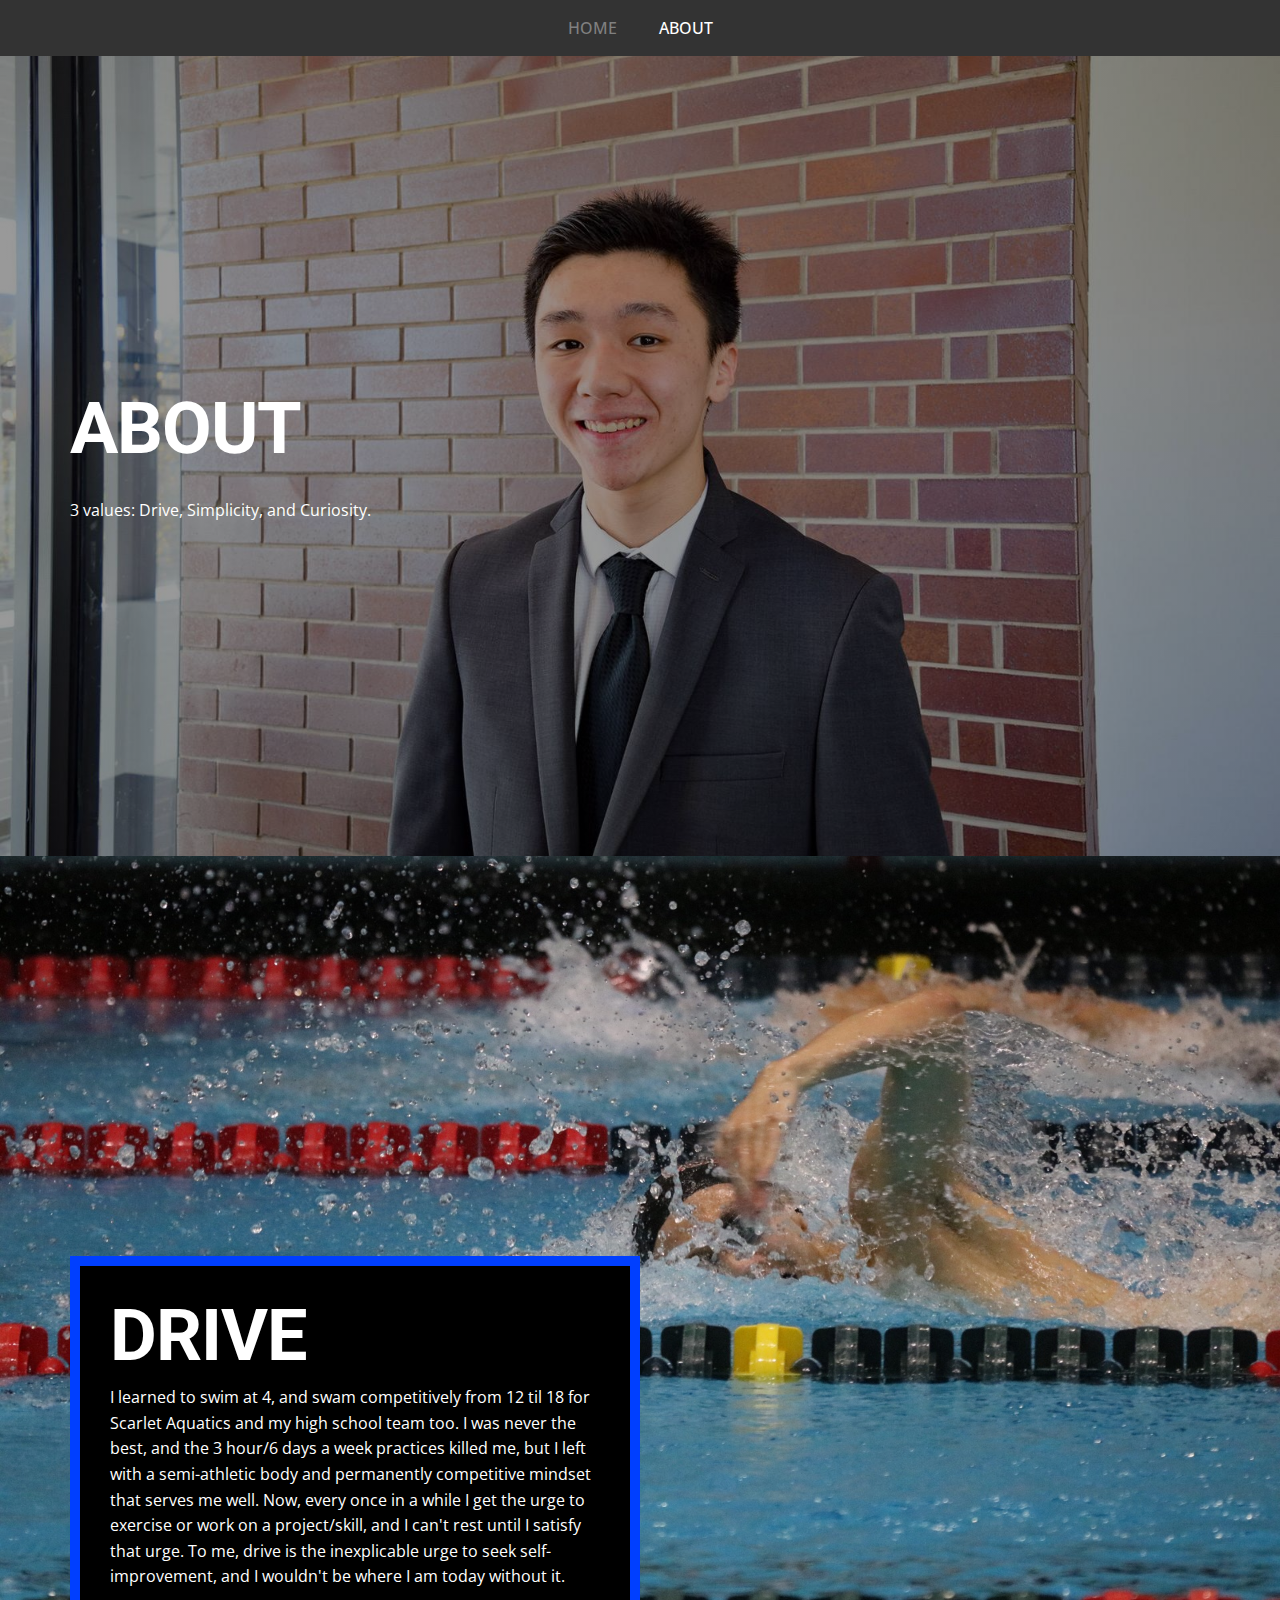
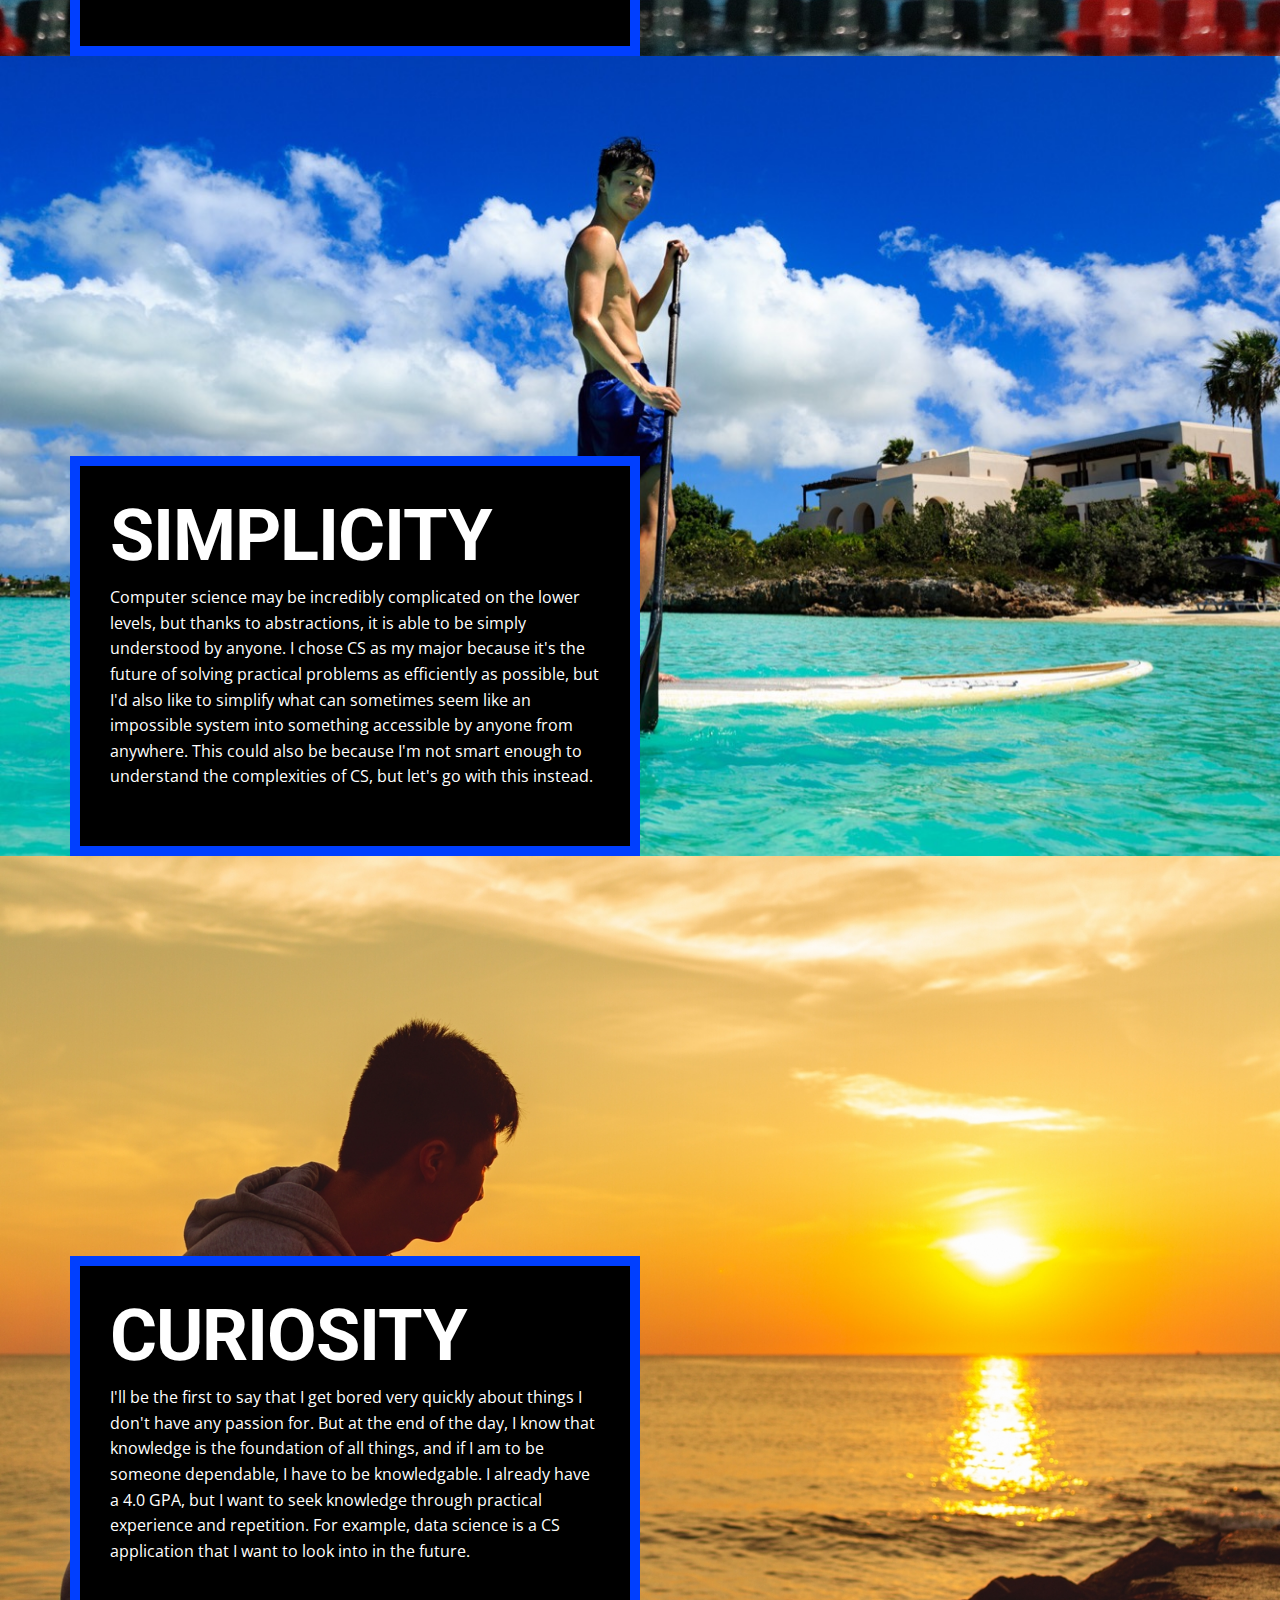
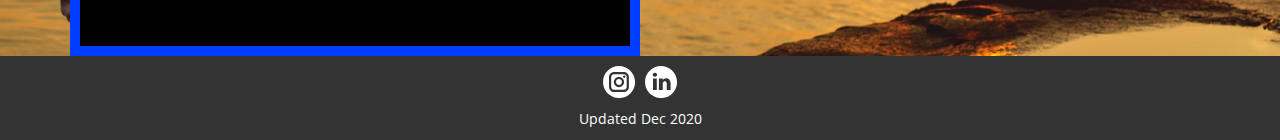
==== commit 249b2f8c: "fixed navigation hopefully" ====
--- a/About.html
+++ b/About.html
@@ -34,25 +34,27 @@
     <link rel="canonical" href="index.html">
     <meta property="og:url" content="index.html">
   </head>
-  <body class="u-body u-grey-90"><header class="u-clearfix u-grey-80 u-header u-sticky u-header" id="sec-c15c"><div class="u-clearfix u-sheet u-valign-middle u-sheet-1">
-        <nav class="u-align-left u-menu u-menu-dropdown u-nav-spacing-25 u-offcanvas u-offcanvas-shift u-menu-1" data-responsive-from="XL">
-          <div class="menu-collapse">
-            <a class="u-button-style u-nav-link" href="#" style="font-size: calc(1em + 8px);">
-              <svg class="u-svg-link" preserveAspectRatio="xMidYMin slice" viewBox="0 0 302 302" style=""><use xmlns:xlink="http://www.w3.org/1999/xlink" xlink:href="#svg-7b92"></use></svg>
-              <svg xmlns="http://www.w3.org/2000/svg" xmlns:xlink="http://www.w3.org/1999/xlink" version="1.1" id="svg-7b92" x="0px" y="0px" viewBox="0 0 302 302" style="enable-background:new 0 0 302 302;" xml:space="preserve" class="u-svg-content"><g><rect y="36" width="302" height="30"></rect><rect y="236" width="302" height="30"></rect><rect y="136" width="302" height="30"></rect>
-</g><g></g><g></g><g></g><g></g><g></g><g></g><g></g><g></g><g></g><g></g><g></g><g></g><g></g><g></g><g></g></svg>
+  <body class="u-body u-grey-90"><header class="u-align-left u-clearfix u-grey-80 u-header u-sticky u-header" id="sec-c15c"><div class="u-clearfix u-sheet u-valign-middle u-sheet-1">
+        <nav class="u-menu u-menu-dropdown u-menu-1" data-responsive-from="MD">
+          <div class="menu-collapse" style="font-size: 1rem; letter-spacing: 0px; text-transform: uppercase; font-weight: 500;">
+            <a class="u-button-style u-custom-left-right-menu-spacing u-custom-padding-bottom u-custom-top-bottom-menu-spacing u-nav-link u-text-active-white u-text-grey-50 u-text-hover-white" href="#">
+              <svg><use xmlns:xlink="http://www.w3.org/1999/xlink" xlink:href="#menu-hamburger"></use></svg>
+              <svg version="1.1" xmlns="http://www.w3.org/2000/svg" xmlns:xlink="http://www.w3.org/1999/xlink"><defs><symbol id="menu-hamburger" viewBox="0 0 16 16" style="width: 16px; height: 16px;"><rect y="1" width="16" height="2"></rect><rect y="7" width="16" height="2"></rect><rect y="13" width="16" height="2"></rect>
+</symbol>
+</defs></svg>
             </a>
           </div>
           <div class="u-custom-menu u-nav-container">
-            <ul class="u-nav u-spacing-2 u-unstyled u-nav-1"><li class="u-nav-item"><a class="u-active-black u-border-10 u-border-custom-color-1 u-button-style u-hover-black u-nav-link u-text-active-white u-text-grey-90 u-text-hover-white" href="Maxwell-Wang.html" style="padding: 10px 20px;">Home</a>
-</li><li class="u-nav-item"><a class="u-active-black u-border-10 u-border-custom-color-1 u-button-style u-hover-black u-nav-link u-text-active-white u-text-grey-90 u-text-hover-white" href="" style="padding: 10px 20px;">About</a>
+            <ul class="u-nav u-spacing-2 u-unstyled u-nav-1"><li class="u-nav-item"><a class="u-button-style u-nav-link u-text-active-white u-text-grey-50 u-text-hover-white" href="Maxwell-Wang.html" style="padding: 10px 20px;">Home</a>
+</li><li class="u-nav-item"><a class="u-button-style u-nav-link u-text-active-white u-text-grey-50 u-text-hover-white" href="About.html" style="padding: 10px 20px;">About</a>
 </li></ul>
           </div>
           <div class="u-custom-menu u-nav-container-collapse">
-            <div class="u-align-center u-black u-container-style u-inner-container-layout u-opacity u-opacity-95 u-sidenav">
+            <div class="u-black u-container-style u-inner-container-layout u-opacity u-opacity-95 u-sidenav">
               <div class="u-sidenav-overflow">
                 <div class="u-menu-close"></div>
                 <ul class="u-align-center u-nav u-popupmenu-items u-unstyled u-nav-2"><li class="u-nav-item"><a class="u-button-style u-nav-link" href="Maxwell-Wang.html" style="padding: 10px 20px;">Home</a>
+</li><li class="u-nav-item"><a class="u-button-style u-nav-link" href="About.html" style="padding: 10px 20px;">About</a>
 </li></ul>
               </div>
             </div>
--- a/nicepage.css
+++ b/nicepage.css
@@ -31404,28 +31404,27 @@
 }
 
 .u-header .u-sheet-1 {
-  min-height: 52px;
+  min-height: 56px;
 }
 
 .u-header .u-menu-1 {
-  font-family: size-14;
   margin: 10px auto;
 }
 
 .u-header .u-nav-1 {
   font-size: 1rem;
+  letter-spacing: 0px;
+  text-transform: uppercase;
+  font-weight: 500;
+  background-image: none;
 }
 
 .u-header .u-nav-2 {
-  font-size: 1rem;
-}
-
-
-@media (max-width: 767px) {
-  .u-header .u-sheet-1 {
-    min-height: auto;
-  }
-}
+  font-size: 1.25rem;
+}
+
+
+
 
 .u-footer {
   background-image: none;
